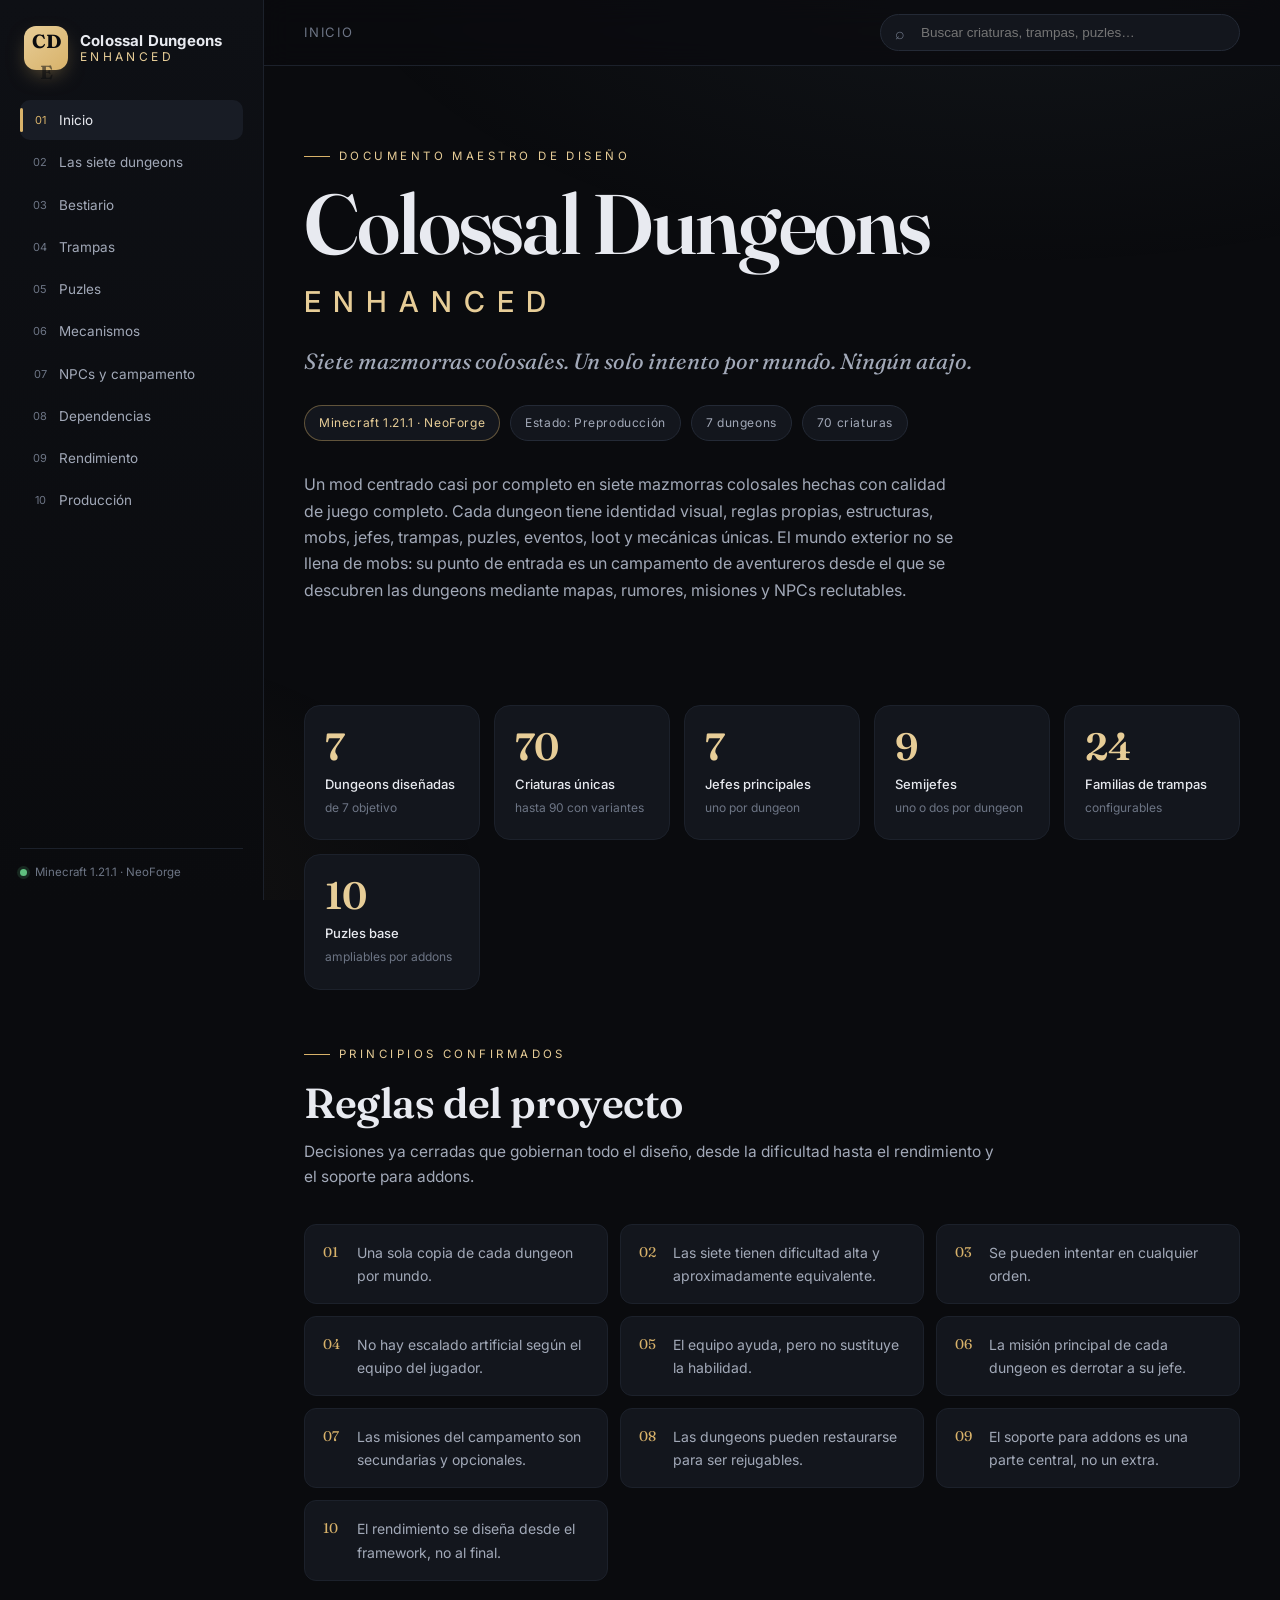
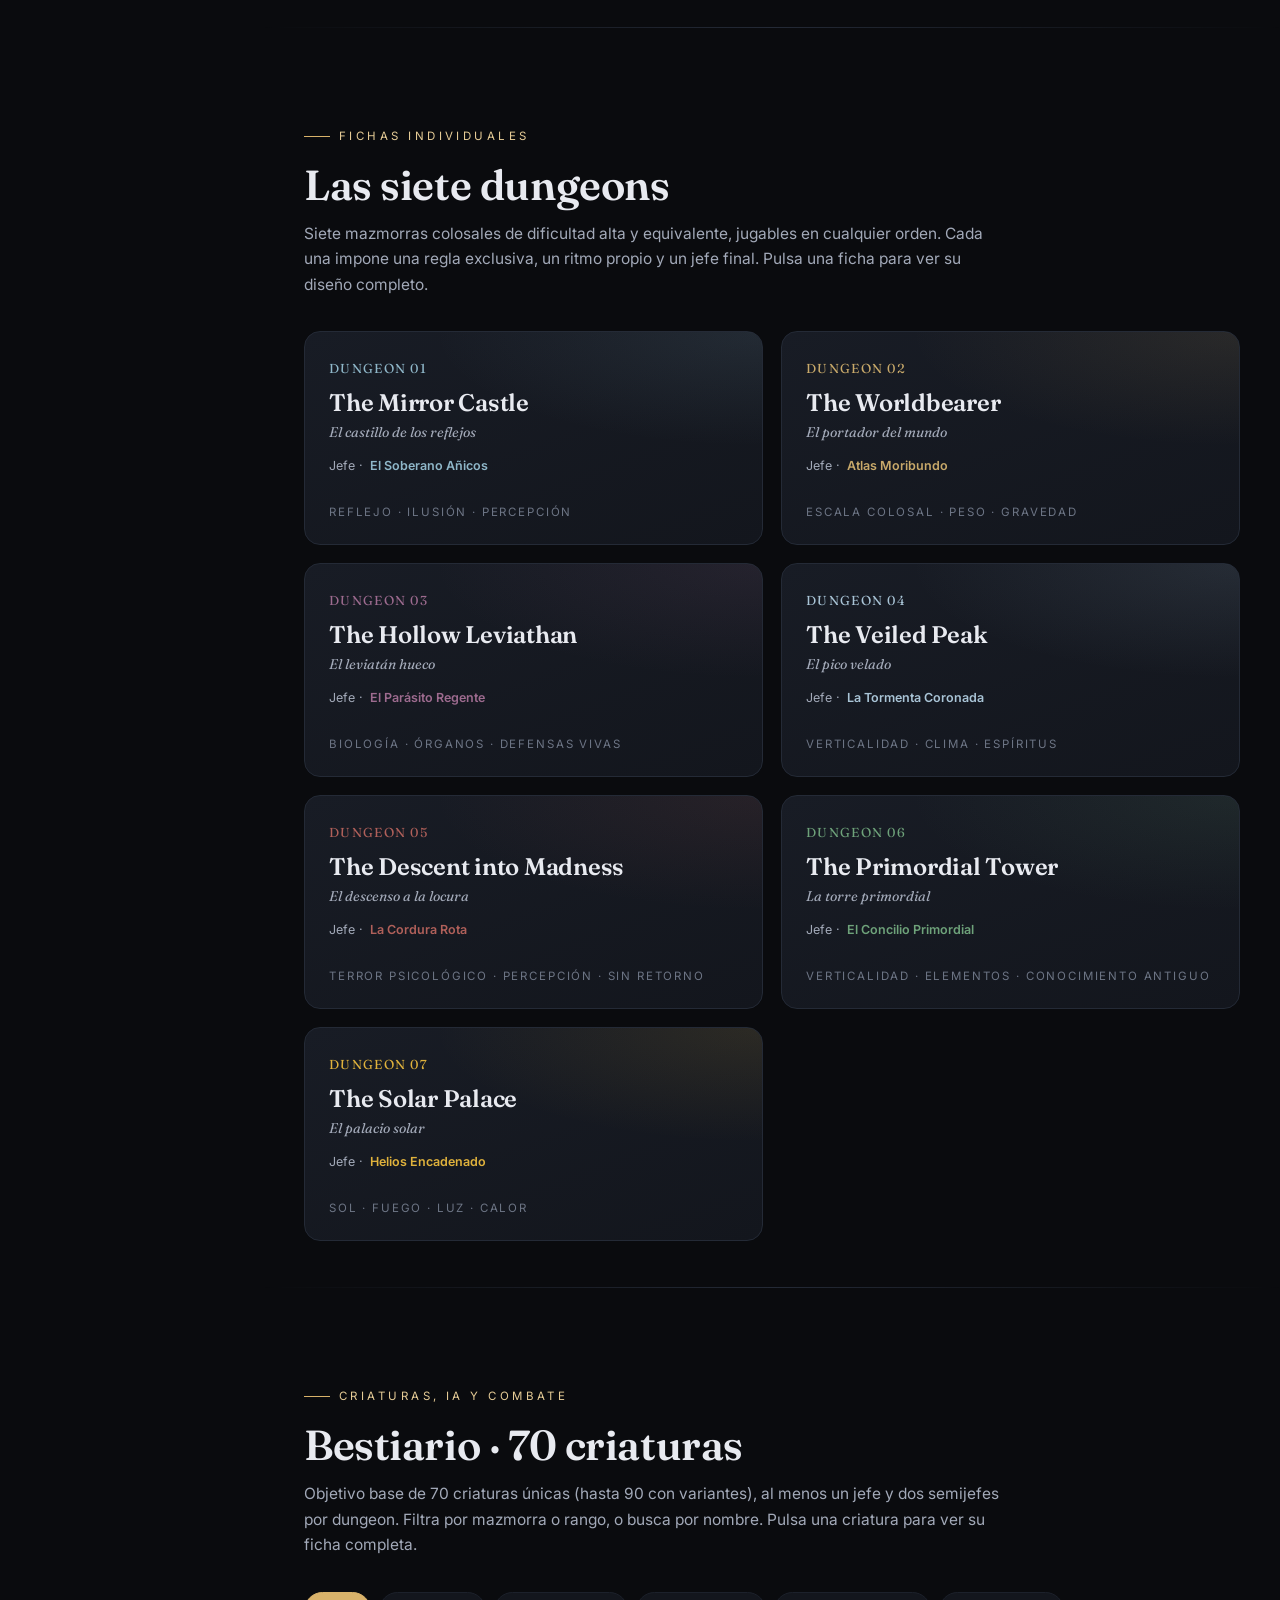
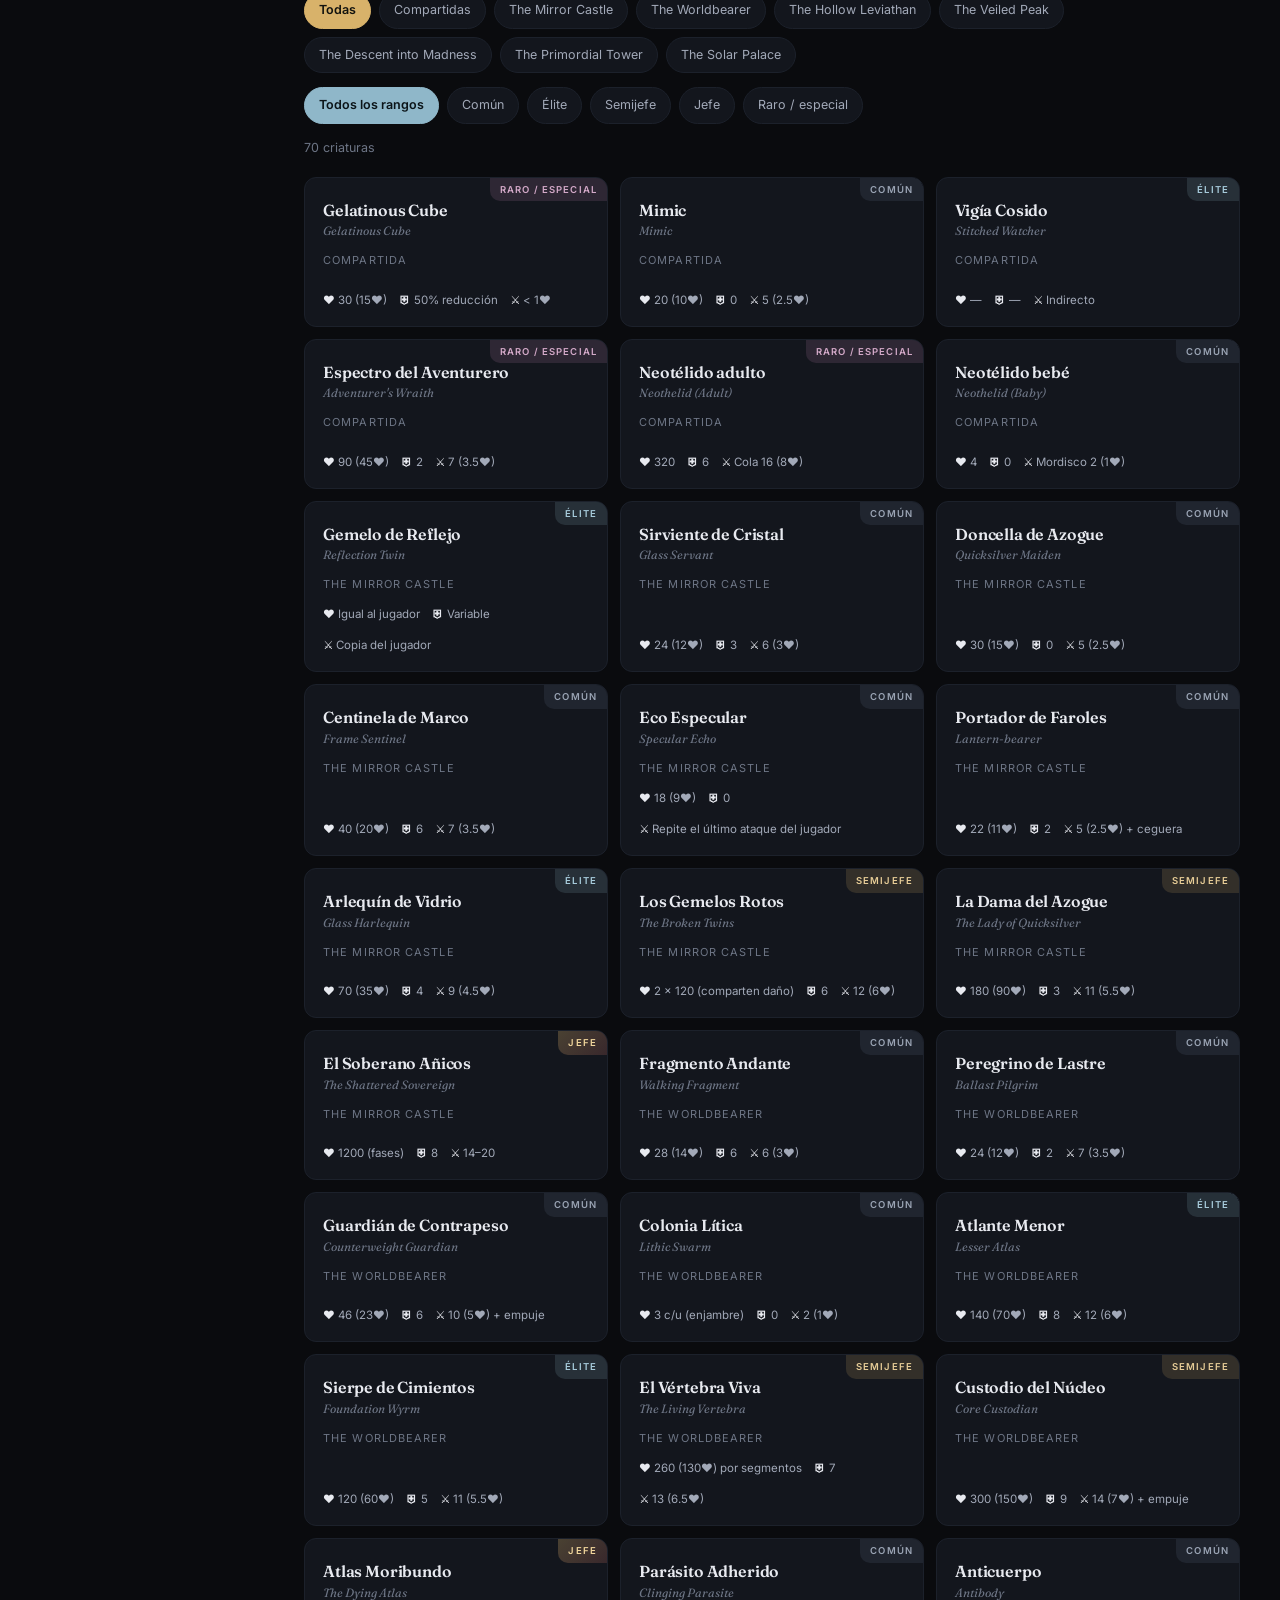
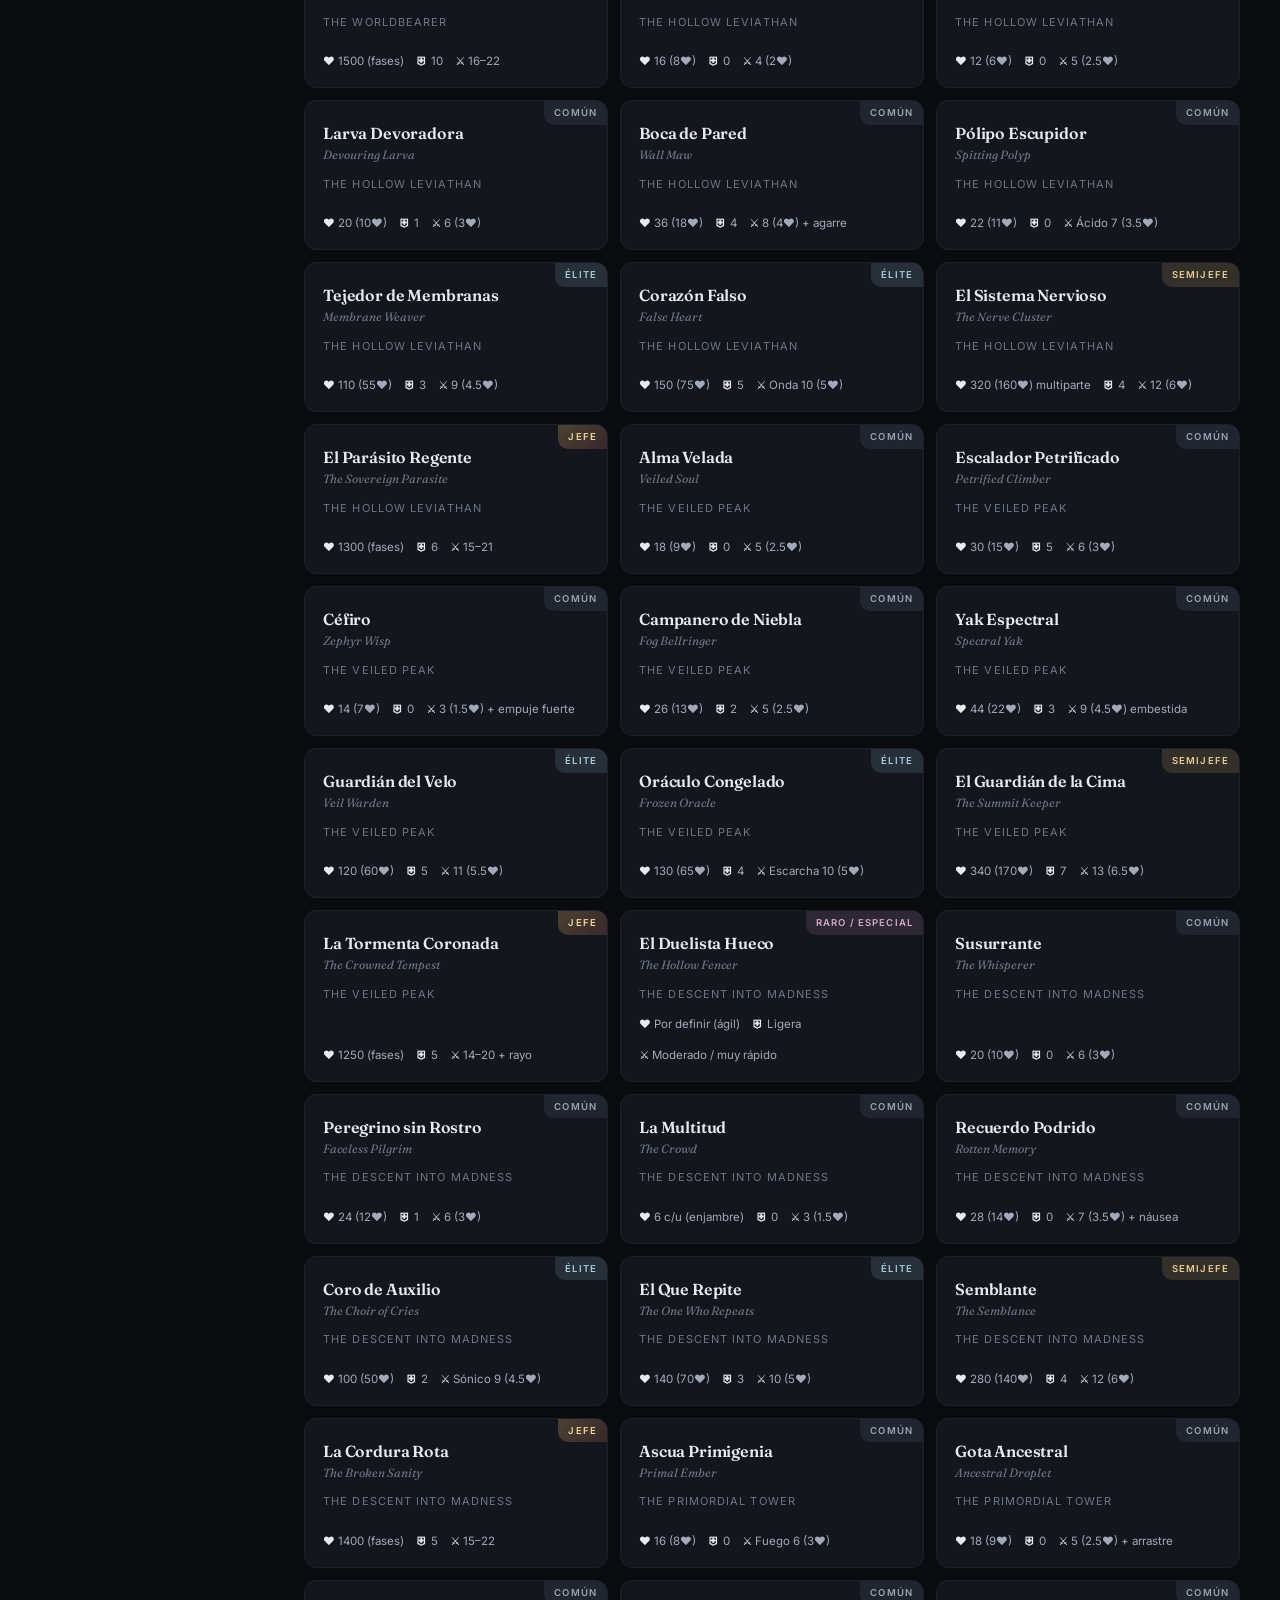
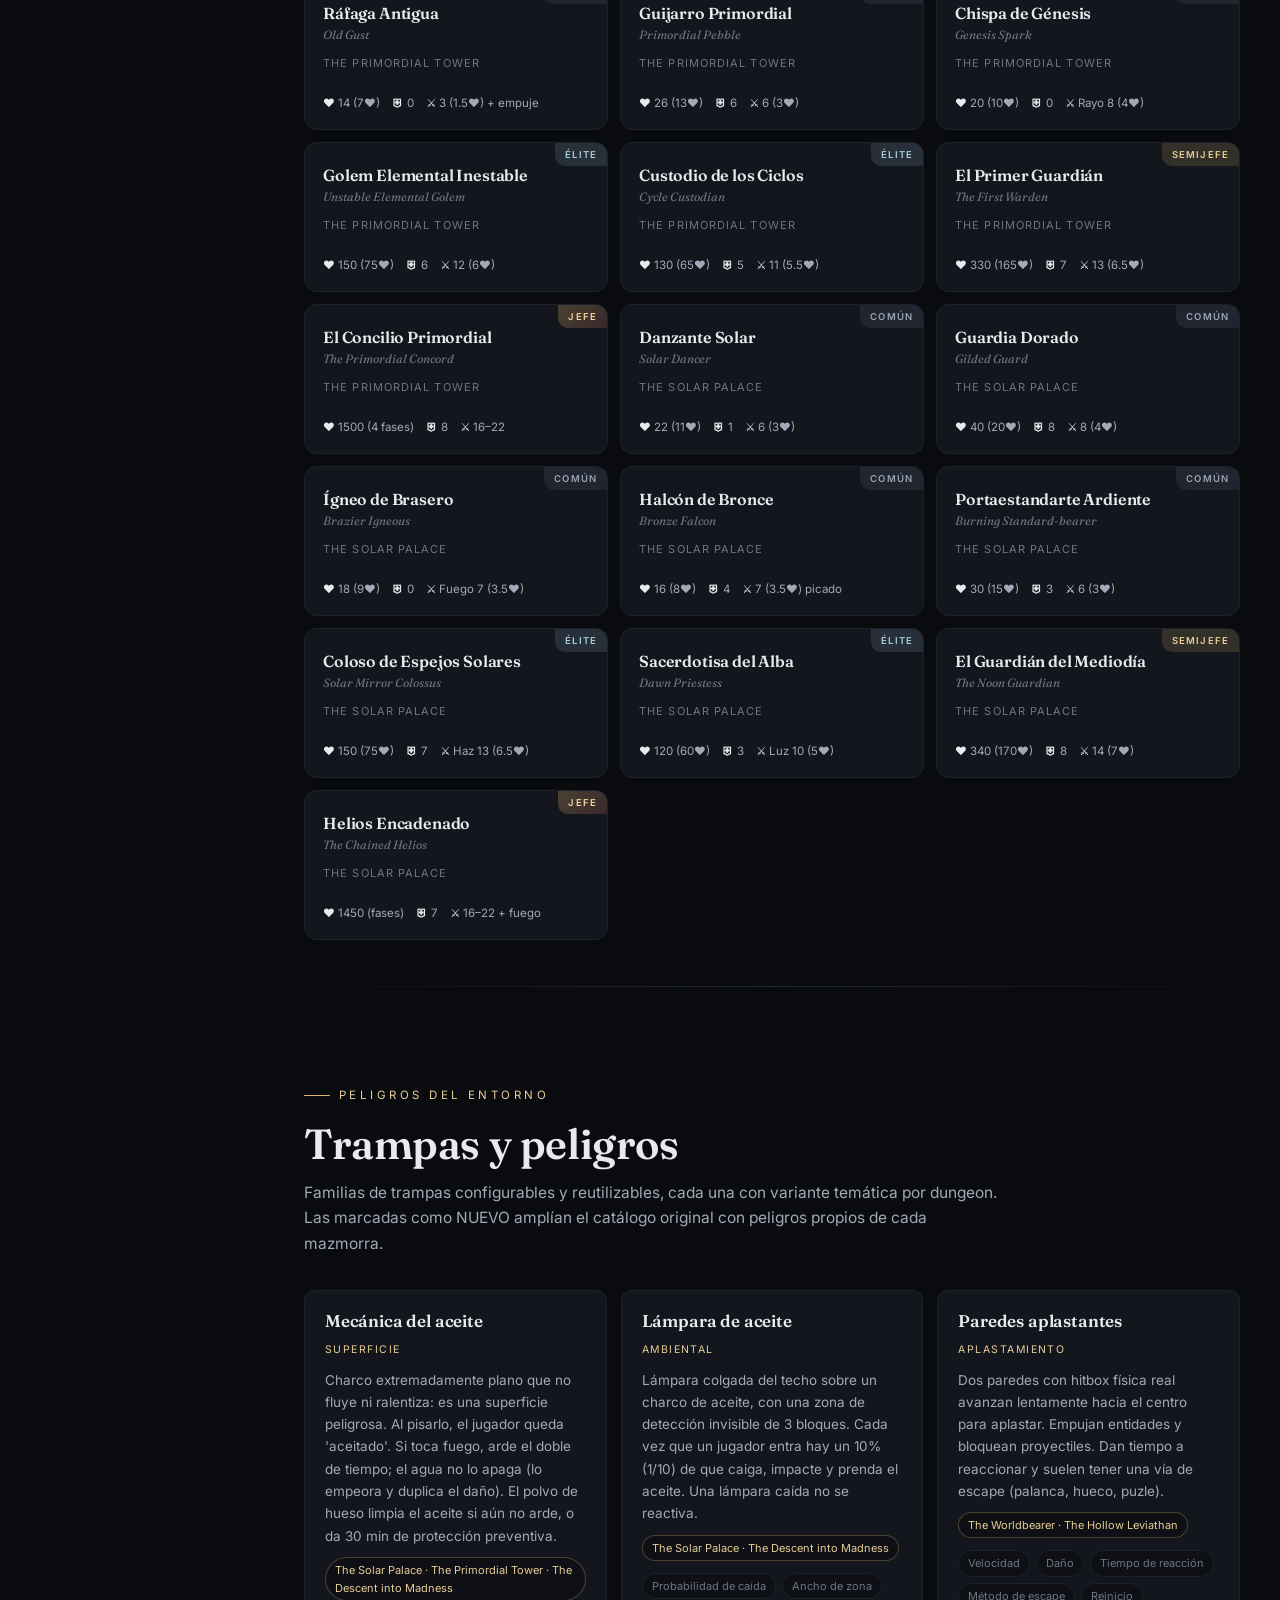
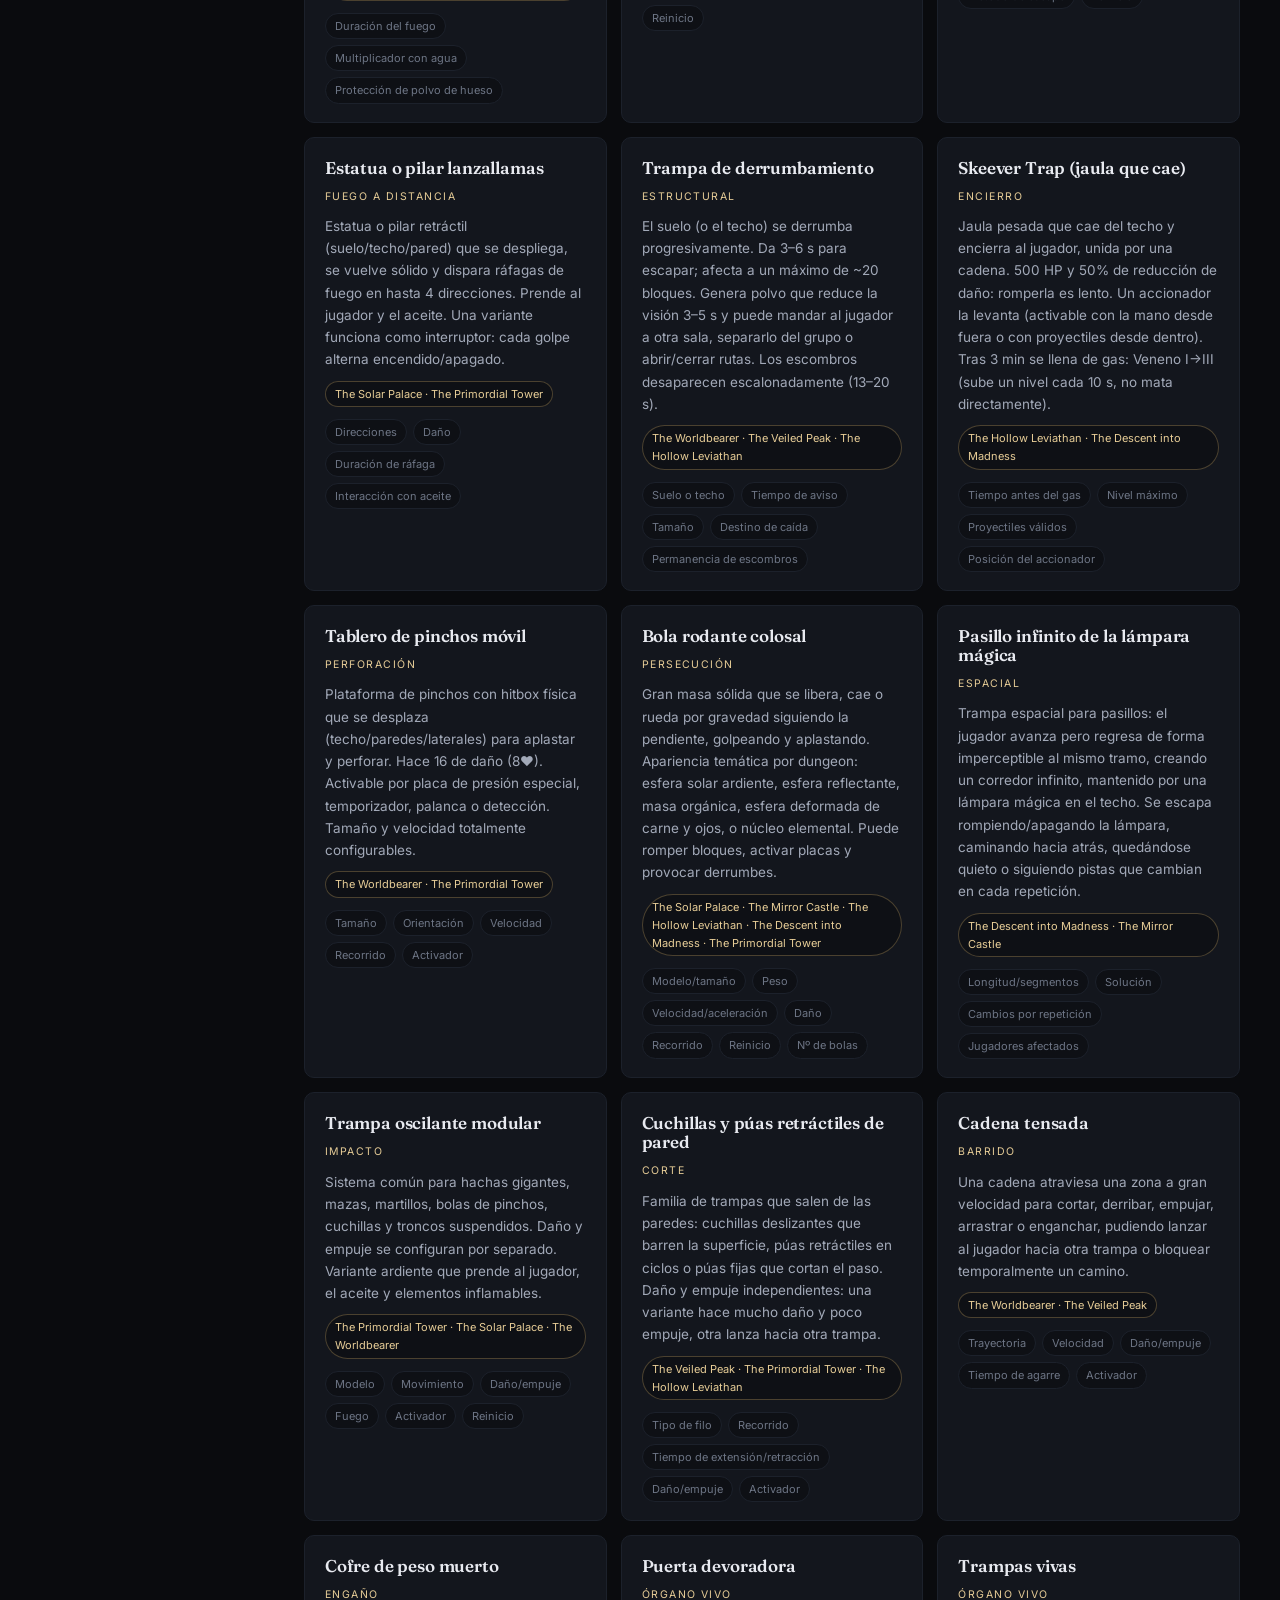
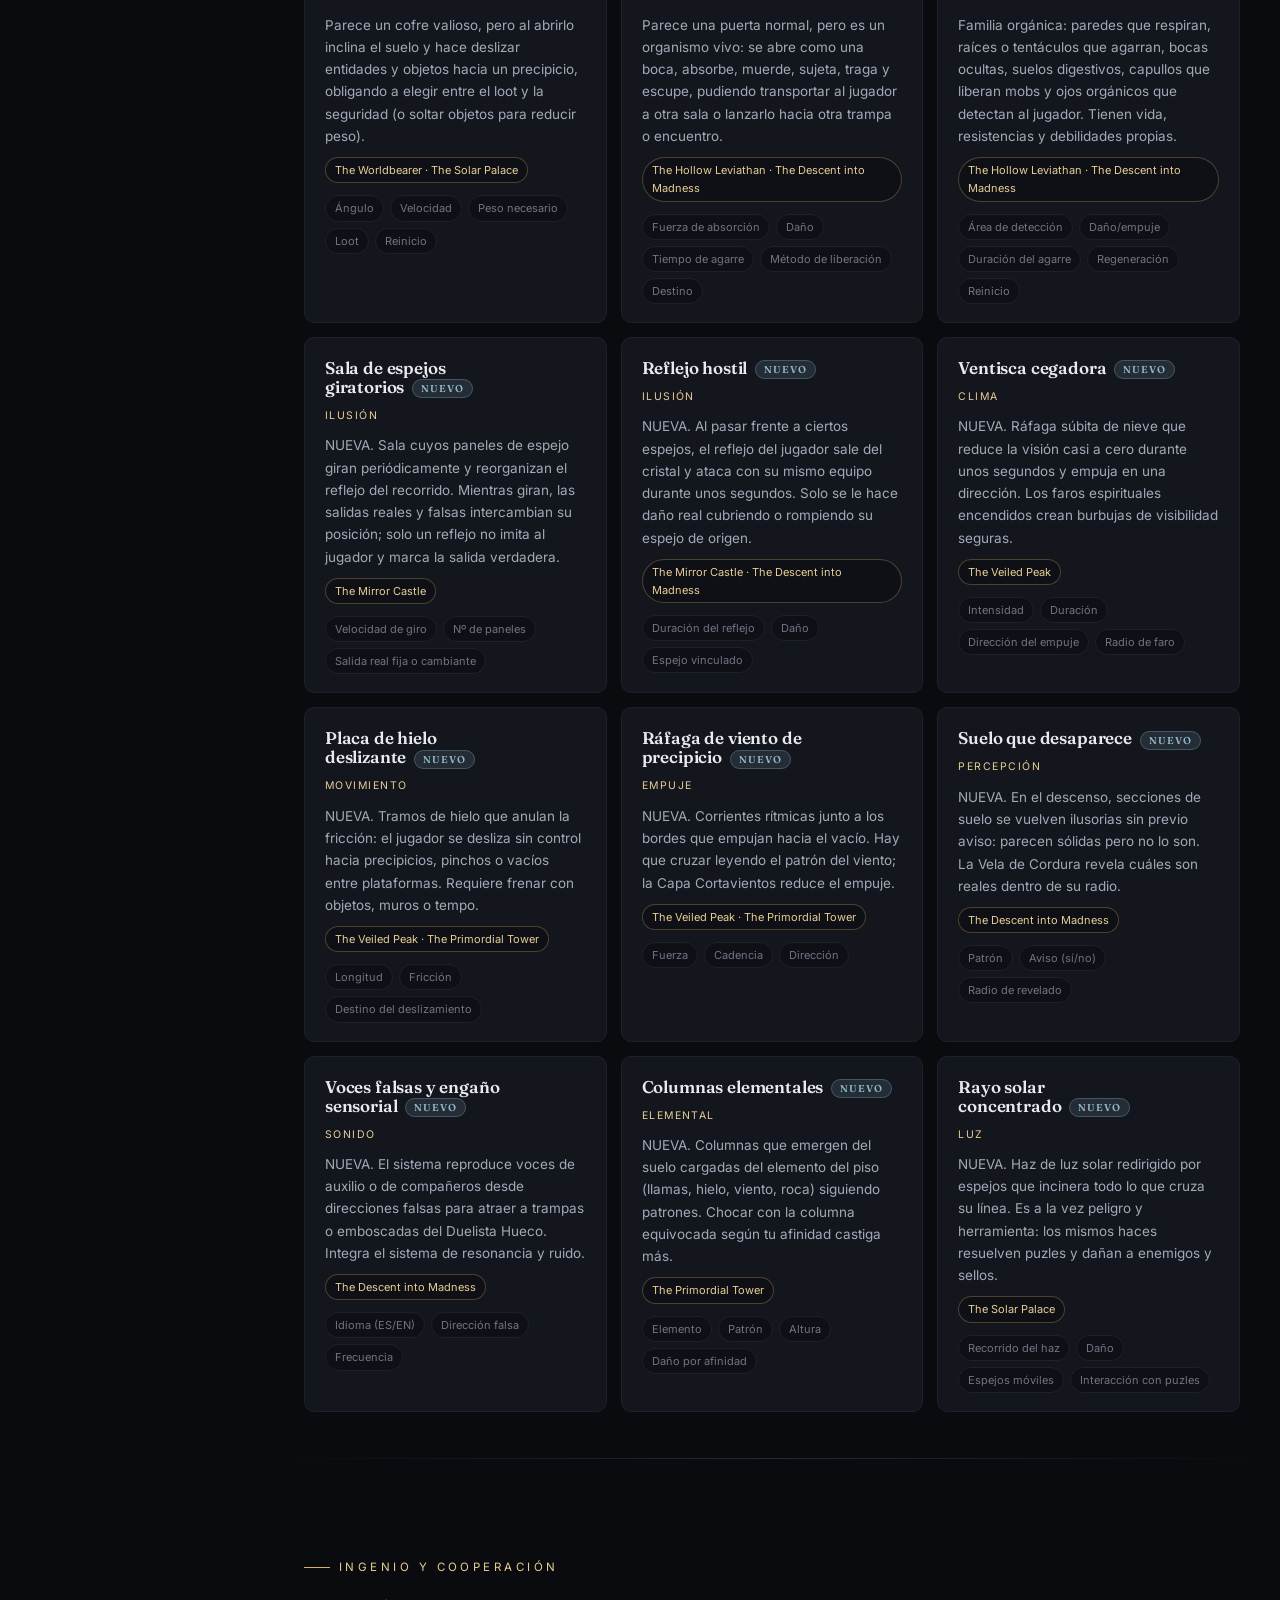
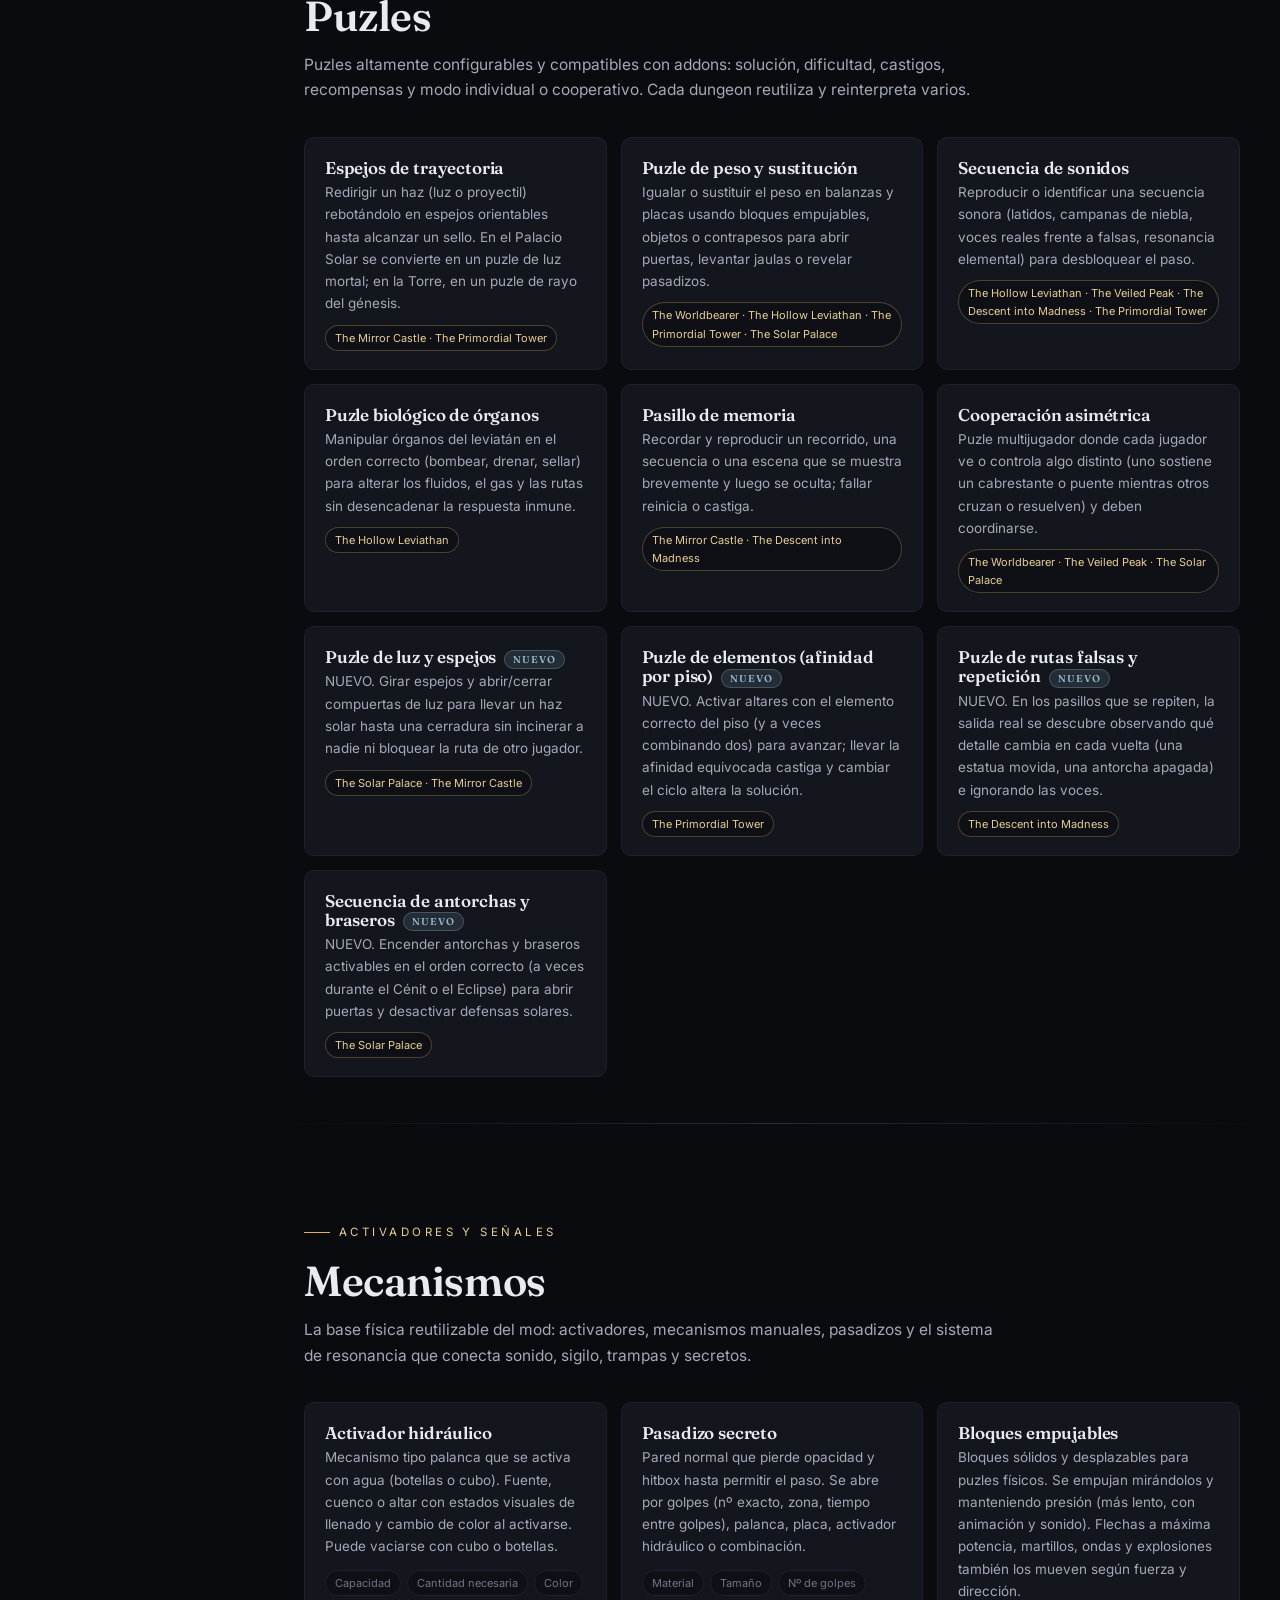
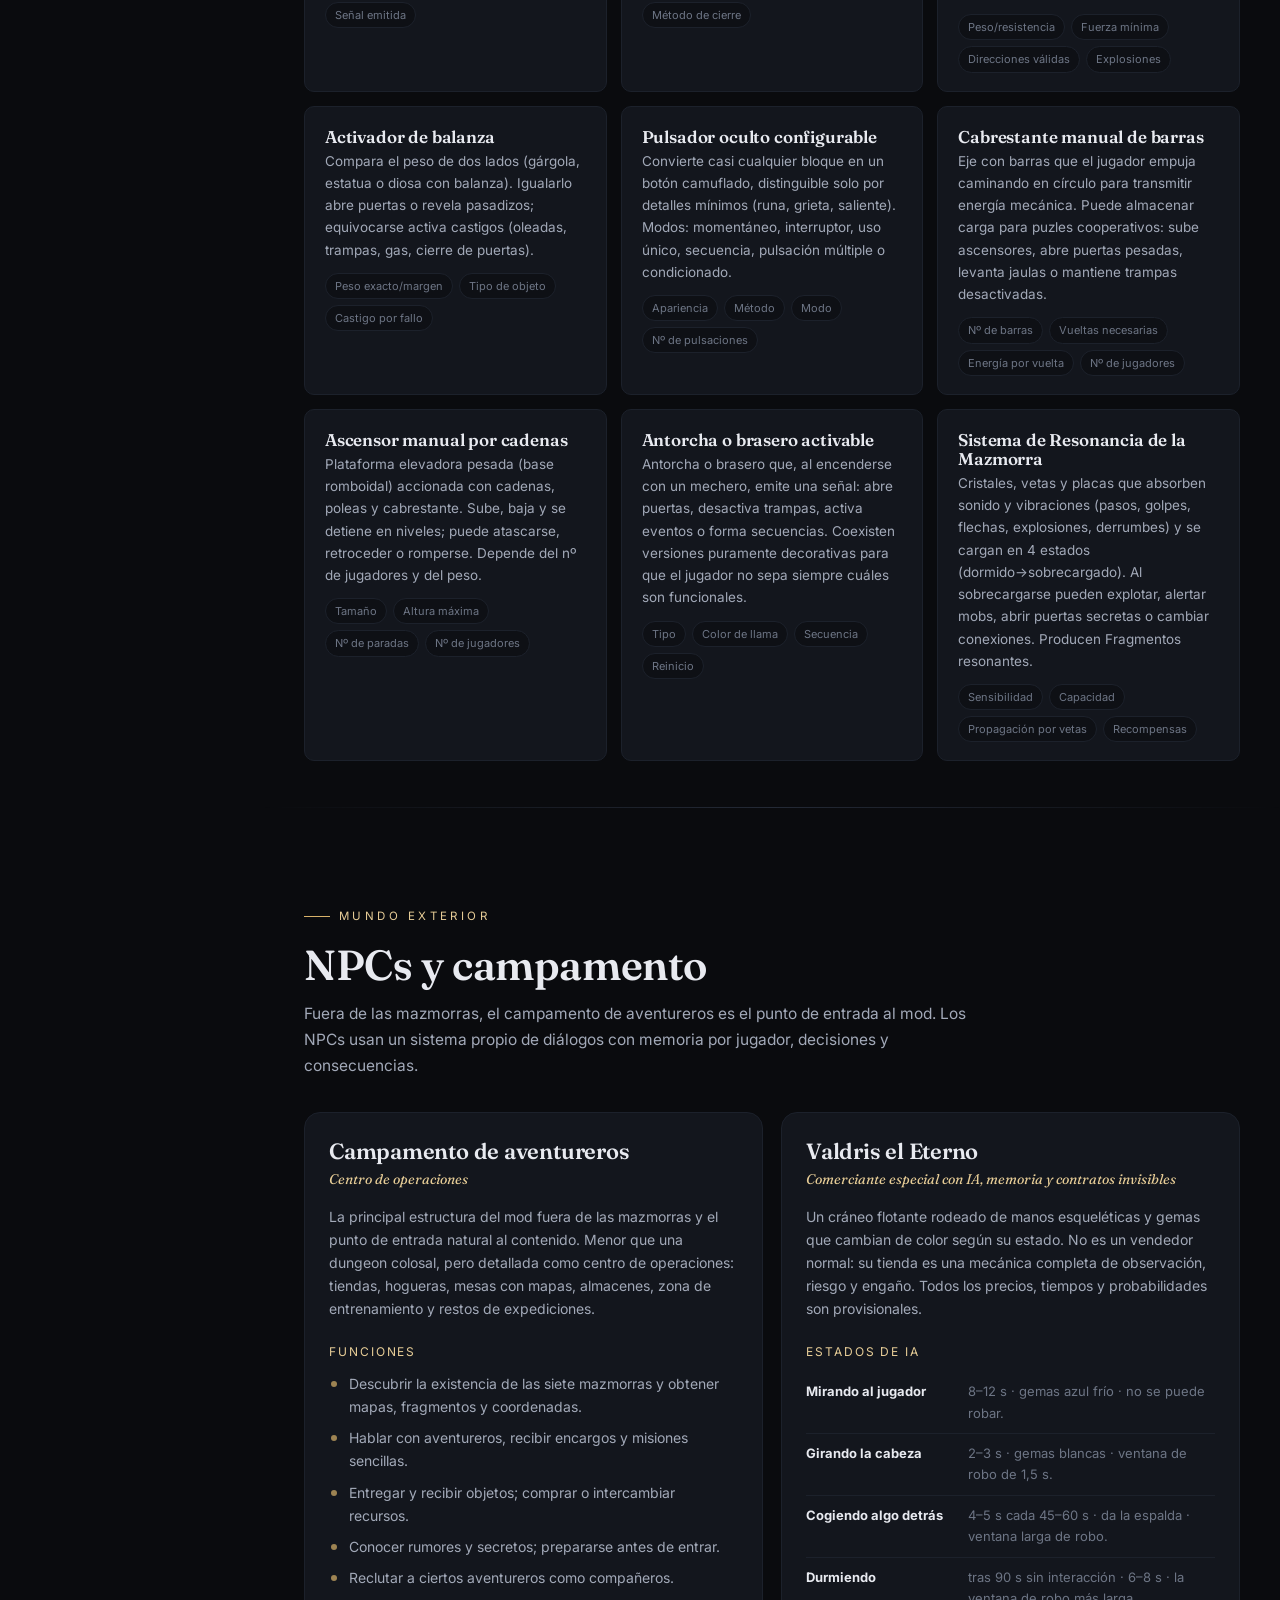
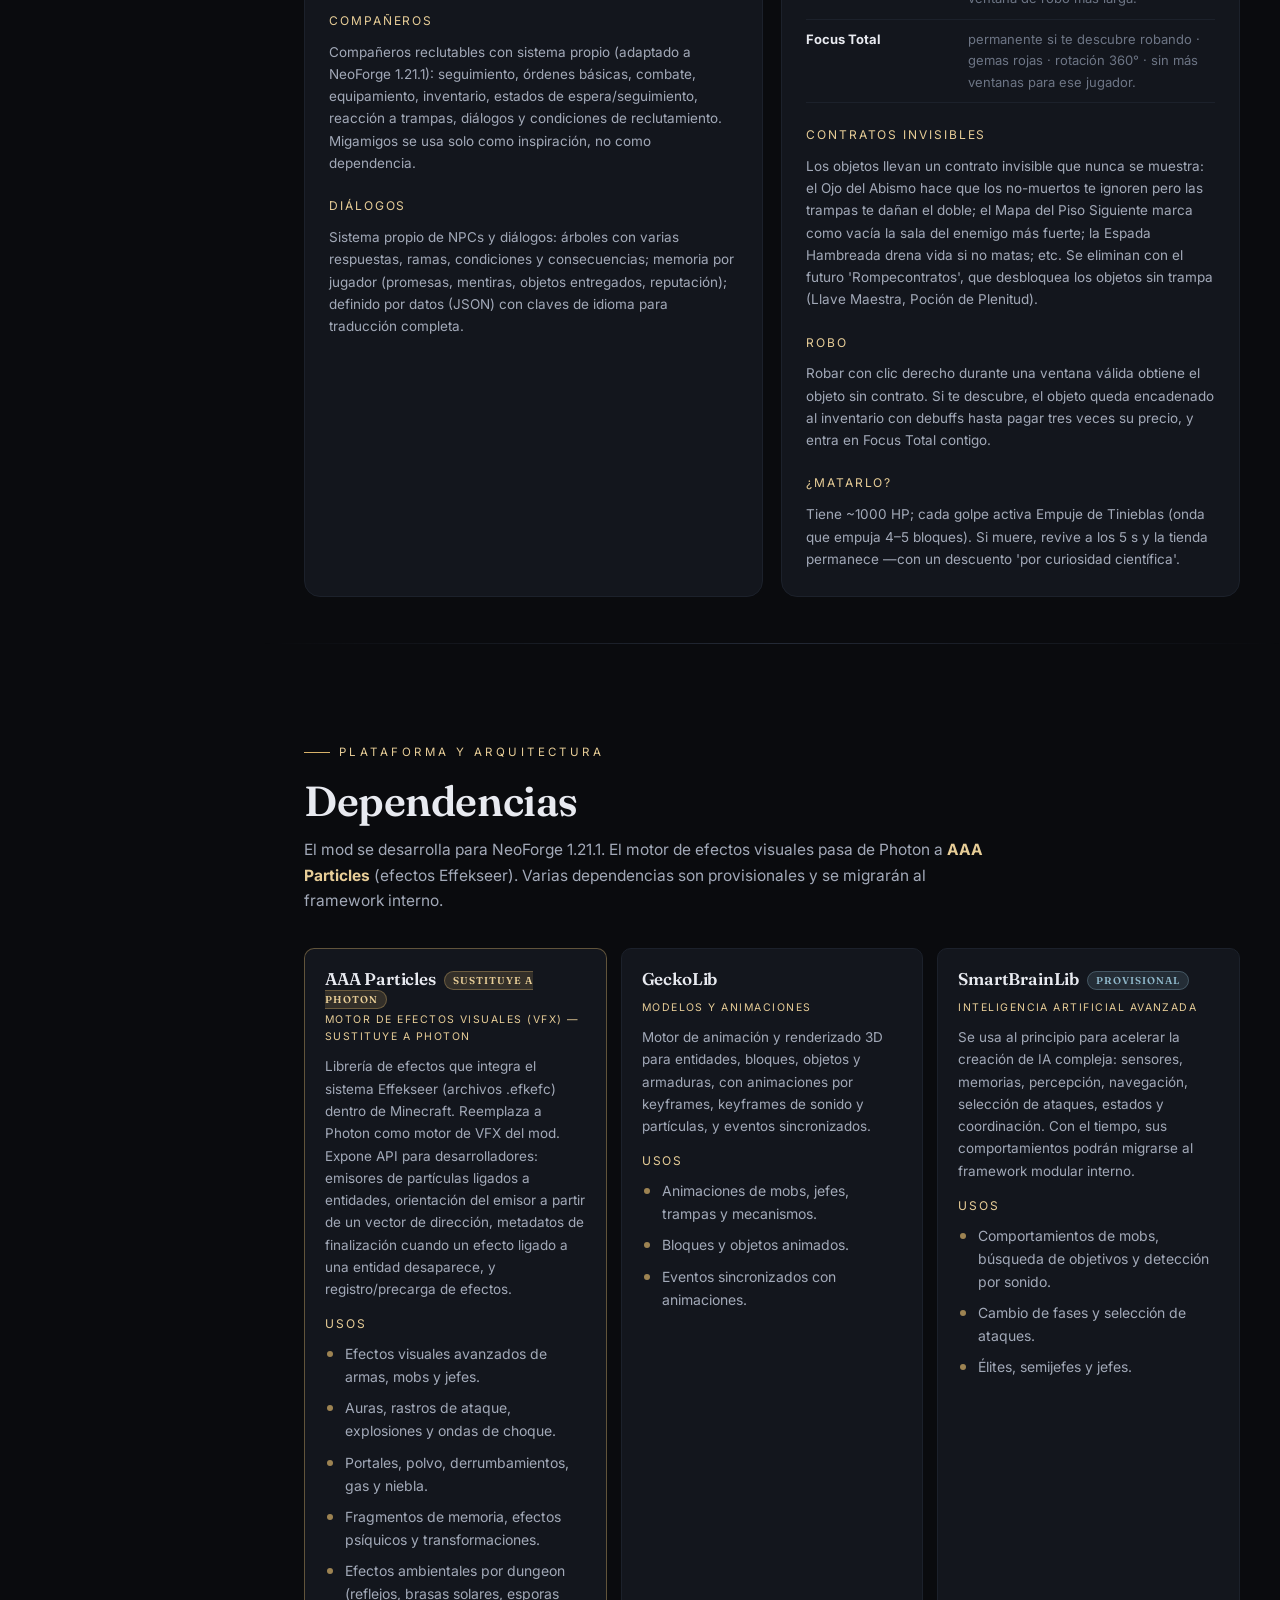
==== colossal-dungeons-enhanced.html @ a5651df3 "Añade la web del documento de diseño de Colossal Dungeons Enhanced Co-authored-by: javiergdv100-arch" ====
<!DOCTYPE html>
<html lang="es">
<head>
  <meta charset="UTF-8" />
  <meta name="viewport" content="width=device-width, initial-scale=1.0" />
  <title>Colossal Dungeons Enhanced — Documento de diseño</title>
  <meta name="description" content="Documento maestro de diseño y producción del mod Colossal Dungeons Enhanced. Minecraft 1.21.1 · NeoForge." />
  <link rel="preconnect" href="https://fonts.googleapis.com">
  <link rel="preconnect" href="https://fonts.gstatic.com" crossorigin>
  <link href="https://fonts.googleapis.com/css2?family=Fraunces:opsz,wght@9..144,400;9..144,500;9..144,600;9..144,700&family=Inter:wght@300;400;500;600;700&display=swap" rel="stylesheet">
  <style>
/* ============================================================
   Colossal Dungeons Enhanced — hoja de estilo
   Tema oscuro, editorial, minimalista.
   ============================================================ */
:root{
  --bg:#0a0b0e;
  --bg-2:#0e1015;
  --surface:#13161d;
  --surface-2:#181c25;
  --line:#242a36;
  --line-soft:#1c212b;
  --text:#e8eaf0;
  --text-dim:#a2a9b8;
  --text-mute:#6d7585;
  --gold:#d8b26a;
  --gold-soft:#e7cd97;
  --accent:#8fb7c9;
  --radius:16px;
  --radius-sm:10px;
  --maxw:1180px;
  --sidew:264px;
  --ease:cubic-bezier(.22,.61,.36,1);
  --shadow:0 24px 60px -24px rgba(0,0,0,.7);
}
*{box-sizing:border-box;margin:0;padding:0}
html{scroll-behavior:smooth}
body{
  font-family:'Inter',system-ui,-apple-system,Segoe UI,Roboto,sans-serif;
  background:var(--bg);
  color:var(--text);
  line-height:1.65;
  -webkit-font-smoothing:antialiased;
  overflow-x:hidden;
}
h1,h2,h3,h4{font-family:'Fraunces',Georgia,'Times New Roman',serif;font-weight:600;line-height:1.12;letter-spacing:-.01em}
a{color:inherit;text-decoration:none}
::selection{background:rgba(216,178,106,.28)}
.muted{color:var(--text-mute)}
.bg-grain{
  position:fixed;inset:0;z-index:0;pointer-events:none;
  background:
    radial-gradient(1200px 600px at 80% -10%, rgba(143,183,201,.07), transparent 60%),
    radial-gradient(900px 500px at 0% 100%, rgba(216,178,106,.06), transparent 55%);
}


/* ---------- SIDEBAR ---------- */
.sidebar{
  position:fixed;top:0;left:0;z-index:40;
  width:var(--sidew);height:100vh;
  background:linear-gradient(180deg,var(--bg-2),var(--bg));
  border-right:1px solid var(--line-soft);
  display:flex;flex-direction:column;
  padding:26px 20px 18px;
}
.brand{display:flex;align-items:center;gap:12px;margin-bottom:30px;padding-left:4px}
.brand-mark{
  font-family:'Fraunces',serif;font-weight:700;font-size:19px;
  width:44px;height:44px;border-radius:12px;display:grid;place-items:center;
  color:var(--bg);background:linear-gradient(140deg,var(--gold-soft),var(--gold));
  box-shadow:0 8px 22px -8px rgba(216,178,106,.6);
}
.brand-mark span{color:rgba(10,11,14,.55)}
.brand-text{display:flex;flex-direction:column;line-height:1.15}
.brand-text strong{font-size:15px;letter-spacing:.2px}
.brand-text span{font-size:12px;color:var(--gold-soft);letter-spacing:.28em;text-transform:uppercase}
.side-nav{display:flex;flex-direction:column;gap:2px;overflow-y:auto;flex:1;margin:-4px -6px;padding:4px 6px}
.side-nav::-webkit-scrollbar{width:6px}
.side-nav::-webkit-scrollbar-thumb{background:var(--line);border-radius:6px}
.side-nav a{
  display:flex;align-items:center;gap:11px;
  padding:9px 12px;border-radius:10px;
  font-size:13.5px;color:var(--text-dim);
  transition:.2s var(--ease);position:relative;
}
.side-nav a .ix{font-size:11px;color:var(--text-mute);width:16px;text-align:center;transition:.2s}
.side-nav a:hover{background:var(--surface);color:var(--text)}
.side-nav a.active{background:var(--surface-2);color:var(--text)}
.side-nav a.active::before{content:"";position:absolute;left:0;top:8px;bottom:8px;width:3px;border-radius:3px;background:var(--gold)}
.side-nav a.active .ix{color:var(--gold)}
.side-foot{font-size:11.5px;color:var(--text-mute);padding-top:14px;border-top:1px solid var(--line-soft);display:flex;align-items:center;gap:8px}
.side-foot .dot{width:7px;height:7px;border-radius:50%;background:#5fbf7f;box-shadow:0 0 0 3px rgba(95,191,127,.16)}
.nav-toggle{display:none}


/* ---------- CONTENT + TOPBAR ---------- */
.content{position:relative;z-index:1;margin-left:var(--sidew);min-height:100vh}
.topbar{
  position:sticky;top:0;z-index:30;
  background:rgba(10,11,14,.72);backdrop-filter:blur(14px);
  border-bottom:1px solid var(--line-soft);
}
.topbar-inner{
  max-width:var(--maxw);margin:0 auto;
  display:flex;align-items:center;justify-content:space-between;gap:20px;
  padding:14px 40px;
}
.crumb{font-size:13px;color:var(--text-mute);letter-spacing:.14em;text-transform:uppercase}
.search-wrap{position:relative;width:min(360px,45vw)}
.search-wrap input{
  width:100%;background:var(--surface);border:1px solid var(--line);
  color:var(--text);border-radius:999px;padding:10px 16px 10px 40px;font-size:13.5px;
  transition:.2s var(--ease);
}
.search-wrap input:focus{outline:none;border-color:var(--gold);background:var(--surface-2)}
.search-wrap::before{content:"⌕";position:absolute;left:15px;top:50%;transform:translateY(-50%);color:var(--text-mute);font-size:16px}
section.block{max-width:var(--maxw);margin:0 auto;padding:64px 40px 20px}
.eyebrow{display:inline-flex;align-items:center;gap:9px;font-size:11.5px;letter-spacing:.3em;text-transform:uppercase;color:var(--gold-soft);margin-bottom:16px}
.eyebrow::before{content:"";width:26px;height:1px;background:var(--gold)}
.sec-title{font-size:clamp(28px,3.6vw,42px);margin-bottom:12px}
.sec-lead{color:var(--text-dim);max-width:70ch;font-size:15.5px;margin-bottom:34px}
.divider{max-width:var(--maxw);margin:26px auto;height:1px;background:linear-gradient(90deg,transparent,var(--line),transparent);padding:0 40px}


/* ---------- HERO ---------- */
.hero{max-width:var(--maxw);margin:0 auto;padding:72px 40px 26px;position:relative}
.hero h1{font-size:clamp(40px,6.6vw,86px);font-weight:600;letter-spacing:-.025em;line-height:1}
.hero h1 .sub{display:block;font-size:.34em;letter-spacing:.42em;text-transform:uppercase;color:var(--gold-soft);font-family:'Inter',sans-serif;font-weight:500;margin-top:22px}
.hero-tag{font-family:'Fraunces',serif;font-style:italic;font-size:clamp(17px,2vw,22px);color:var(--text-dim);margin:26px 0 8px;max-width:60ch}
.hero-meta{display:flex;flex-wrap:wrap;gap:10px;margin-top:26px}
.pill{font-size:12px;letter-spacing:.05em;padding:7px 14px;border-radius:999px;border:1px solid var(--line);color:var(--text-dim);background:var(--surface)}
.pill.hot{border-color:rgba(216,178,106,.4);color:var(--gold-soft)}
.hero-intro{max-width:66ch;margin-top:30px;color:var(--text-dim);font-size:16px}
/* ---------- STAT PANEL ---------- */
.stat-grid{display:grid;grid-template-columns:repeat(auto-fit,minmax(168px,1fr));gap:14px;margin-top:12px}
.stat{
  background:var(--surface);border:1px solid var(--line-soft);border-radius:var(--radius);
  padding:22px 20px;position:relative;overflow:hidden;transition:.25s var(--ease);
}
.stat:hover{border-color:var(--line);transform:translateY(-2px)}
.stat .v{font-family:'Fraunces',serif;font-size:38px;font-weight:600;color:var(--gold-soft);line-height:1}
.stat .l{font-size:13px;color:var(--text);margin-top:8px;font-weight:500}
.stat .s{font-size:12px;color:var(--text-mute);margin-top:2px}
/* ---------- PRINCIPLES ---------- */
.principles{display:grid;grid-template-columns:repeat(auto-fit,minmax(260px,1fr));gap:12px;margin-top:8px}
.principle{display:flex;gap:12px;padding:16px 18px;background:var(--surface);border:1px solid var(--line-soft);border-radius:12px;font-size:14px;color:var(--text-dim)}
.principle .n{font-family:'Fraunces',serif;color:var(--gold);font-size:14px;min-width:22px}


/* ---------- DUNGEON CARDS ---------- */
.dungeon-grid{display:grid;grid-template-columns:repeat(auto-fill,minmax(320px,1fr));gap:18px}
.dcard{
  --c:var(--gold);
  position:relative;border:1px solid var(--line);border-radius:var(--radius);
  padding:26px 24px 22px;overflow:hidden;cursor:pointer;
  background:linear-gradient(160deg,var(--surface-2),var(--surface));
  transition:.3s var(--ease);min-height:214px;display:flex;flex-direction:column;
}
.dcard::before{content:"";position:absolute;inset:0;background:radial-gradient(120% 90% at 100% 0,color-mix(in srgb,var(--c) 22%,transparent),transparent 60%);opacity:.5;transition:.3s}
.dcard:hover{transform:translateY(-4px);border-color:color-mix(in srgb,var(--c) 55%,var(--line))}
.dcard:hover::before{opacity:1}
.dcard .idx{font-family:'Fraunces',serif;font-size:13px;color:var(--c);letter-spacing:.1em}
.dcard h3{font-size:24px;margin:10px 0 4px;position:relative}
.dcard .sub{font-style:italic;font-family:'Fraunces',serif;color:var(--text-dim);font-size:14px}
.dcard .theme{margin-top:auto;font-size:11.5px;letter-spacing:.16em;text-transform:uppercase;color:var(--text-mute);padding-top:16px}
.dcard .boss-tag{display:inline-flex;align-items:center;gap:7px;margin-top:12px;font-size:12.5px;color:var(--text-dim)}
.dcard .boss-tag b{color:var(--c);font-weight:600}
.dcard .arrow{position:absolute;right:22px;bottom:20px;color:var(--c);opacity:0;transform:translateX(-6px);transition:.3s}
.dcard:hover .arrow{opacity:1;transform:translateX(0)}
/* ---------- GENERIC CARD GRID ---------- */
.card-grid{display:grid;grid-template-columns:repeat(auto-fill,minmax(300px,1fr));gap:14px}
.tcard{background:var(--surface);border:1px solid var(--line-soft);border-radius:var(--radius-sm);padding:20px 20px 18px;transition:.25s var(--ease)}
.tcard:hover{border-color:var(--line);transform:translateY(-2px)}
.tcard h4{font-size:17px;margin-bottom:4px}
.tcard .tag{font-size:10.5px;letter-spacing:.14em;text-transform:uppercase;color:var(--gold-soft);display:inline-block;margin-bottom:10px}
.tcard p{font-size:13.5px;color:var(--text-dim)}
.tcard .cfg{margin-top:12px;display:flex;flex-wrap:wrap;gap:6px}
.tcard .cfg span{font-size:11px;color:var(--text-mute);background:var(--bg-2);border:1px solid var(--line-soft);padding:3px 9px;border-radius:999px}
.badge-new{background:rgba(143,183,201,.14);color:var(--accent);border:1px solid rgba(143,183,201,.3);font-size:10px;padding:2px 8px;border-radius:999px;letter-spacing:.1em;margin-left:8px;vertical-align:middle}


/* ---------- BESTIARY ---------- */
.filters{display:flex;flex-wrap:wrap;gap:8px;margin-bottom:14px}
.chip{
  font-size:12.5px;padding:7px 14px;border-radius:999px;cursor:pointer;
  background:var(--surface);border:1px solid var(--line-soft);color:var(--text-dim);
  transition:.18s var(--ease);user-select:none;
}
.chip:hover{border-color:var(--line);color:var(--text)}
.chip.active{background:var(--gold);color:#12130f;border-color:var(--gold);font-weight:600}
.filters.ranks .chip.active{background:var(--accent);border-color:var(--accent);color:#0b1418}
.count-line{font-size:12.5px;color:var(--text-mute);margin:2px 0 18px}
.mob-grid{display:grid;grid-template-columns:repeat(auto-fill,minmax(258px,1fr));gap:12px}
.mcard{
  position:relative;background:var(--surface);border:1px solid var(--line-soft);
  border-radius:12px;padding:18px 18px 16px;cursor:pointer;transition:.22s var(--ease);
  overflow:hidden;display:flex;flex-direction:column;min-height:150px;
}
.mcard:hover{transform:translateY(-3px);border-color:var(--line)}
.mcard .rank{position:absolute;top:0;right:0;font-size:9.5px;letter-spacing:.12em;text-transform:uppercase;padding:4px 10px;border-bottom-left-radius:10px;font-weight:600}
.r-normal{background:#20252f;color:#9aa4b4}
.r-elite{background:rgba(143,183,201,.16);color:#a7cbdb}
.r-miniboss{background:rgba(216,178,106,.16);color:var(--gold-soft)}
.r-boss{background:linear-gradient(135deg,rgba(216,178,106,.28),rgba(176,96,90,.24));color:#f0d69c}
.r-rare{background:rgba(157,107,143,.2);color:#d3a9c8}
.mcard h4{font-size:16px;margin:6px 42px 2px 0}
.mcard .en{font-size:12px;color:var(--text-mute);font-style:italic;font-family:'Fraunces',serif}
.mcard .home{font-size:11px;letter-spacing:.1em;text-transform:uppercase;margin-top:10px;color:var(--text-mute)}
.mcard .home b{color:var(--dc)}
.mcard .stats-mini{display:flex;gap:12px;margin-top:auto;padding-top:12px;font-size:11.5px;color:var(--text-dim);flex-wrap:wrap}
.mcard .stats-mini span b{color:var(--text);font-weight:600}
.empty{color:var(--text-mute);font-size:14px;padding:30px 0}


/* ---------- MODAL ---------- */
.modal-overlay{
  position:fixed;inset:0;z-index:80;display:none;
  background:rgba(4,5,7,.72);backdrop-filter:blur(6px);
  padding:5vh 20px;overflow-y:auto;
}
.modal-overlay.open{display:flex;align-items:flex-start;justify-content:center}
.modal-card{
  position:relative;width:min(760px,100%);margin:auto;
  background:linear-gradient(180deg,var(--surface-2),var(--surface));
  border:1px solid var(--line);border-radius:20px;box-shadow:var(--shadow);
  animation:pop .3s var(--ease);
}
@keyframes pop{from{opacity:0;transform:translateY(14px) scale(.98)}to{opacity:1;transform:none}}
.modal-close{
  position:absolute;top:16px;right:16px;z-index:2;
  width:38px;height:38px;border-radius:50%;border:1px solid var(--line);
  background:var(--surface);color:var(--text-dim);cursor:pointer;font-size:14px;transition:.2s;
}
.modal-close:hover{color:var(--text);border-color:var(--gold);transform:rotate(90deg)}
.modal-body{padding:40px 40px 36px}
.modal-body .m-head{border-bottom:1px solid var(--line-soft);padding-bottom:20px;margin-bottom:22px}
.modal-body .m-rank{font-size:11px;letter-spacing:.16em;text-transform:uppercase;font-weight:600}
.modal-body h2{font-size:32px;margin:10px 0 2px}
.modal-body .m-en{font-family:'Fraunces',serif;font-style:italic;color:var(--text-mute);font-size:15px}
.m-stats{display:flex;flex-wrap:wrap;gap:10px;margin:18px 0 4px}
.m-stat{background:var(--bg-2);border:1px solid var(--line-soft);border-radius:10px;padding:10px 16px;min-width:96px}
.m-stat .k{font-size:10.5px;letter-spacing:.12em;text-transform:uppercase;color:var(--text-mute)}
.m-stat .val{font-size:15px;color:var(--text);font-weight:600;margin-top:2px}
.modal-body p.desc{color:var(--text-dim);font-size:15px;margin:18px 0}
.m-sub{font-size:12px;letter-spacing:.16em;text-transform:uppercase;color:var(--gold-soft);margin:22px 0 10px}
.m-list{list-style:none;display:flex;flex-direction:column;gap:8px}
.m-list li{position:relative;padding-left:20px;color:var(--text-dim);font-size:14px}
.m-list li::before{content:"";position:absolute;left:2px;top:9px;width:6px;height:6px;border-radius:50%;background:var(--gold);opacity:.7}
.m-list.drops li::before{background:var(--accent)}


/* ---------- MODAL: DUNGEON DETAIL ---------- */
.dgrid2{display:grid;grid-template-columns:1fr 1fr;gap:22px}
.callout{background:var(--bg-2);border:1px solid var(--line-soft);border-left:3px solid var(--gold);border-radius:10px;padding:16px 18px;margin:16px 0;font-size:14px;color:var(--text-dim)}
.callout b{color:var(--text)}
.sector{display:flex;gap:14px;padding:12px 0;border-bottom:1px solid var(--line-soft)}
.sector:last-child{border-bottom:none}
.sector .sn{font-family:'Fraunces',serif;color:var(--gold-soft);min-width:26px}
.sector .st b{display:block;color:var(--text);font-size:14px;margin-bottom:2px}
.sector .st span{color:var(--text-mute);font-size:13px}
.chips-inline{display:flex;flex-wrap:wrap;gap:7px;margin-top:4px}
.chips-inline span{font-size:12px;background:var(--bg-2);border:1px solid var(--line-soft);color:var(--text-dim);padding:5px 11px;border-radius:999px}
.meta-rows{display:grid;grid-template-columns:1fr;gap:0}
.meta-row{display:grid;grid-template-columns:130px 1fr;gap:14px;padding:11px 0;border-bottom:1px solid var(--line-soft);font-size:13.5px}
.meta-row:last-child{border-bottom:none}
.meta-row .rk{color:var(--text-mute);text-transform:uppercase;letter-spacing:.1em;font-size:11px;padding-top:2px}
.meta-row .rv{color:var(--text-dim)}
/* ---------- ROADMAP ---------- */
.phase{display:flex;gap:20px;padding:22px 0;border-bottom:1px solid var(--line-soft)}
.phase:last-child{border-bottom:none}
.phase .pn{font-family:'Fraunces',serif;font-size:34px;color:var(--line);min-width:70px;font-weight:600}
.phase h4{font-size:18px;margin-bottom:8px}
.phase p{color:var(--text-dim);font-size:14px}
/* ---------- NPC ---------- */
.npc-wrap{display:grid;grid-template-columns:1fr 1fr;gap:18px}
.npc-card{background:var(--surface);border:1px solid var(--line-soft);border-radius:var(--radius);padding:26px 24px}
.npc-card h3{font-size:22px;margin-bottom:4px}
.npc-card .role{font-family:'Fraunces',serif;font-style:italic;color:var(--gold-soft);font-size:14px;margin-bottom:14px}
.state-row{display:flex;gap:12px;padding:9px 0;border-bottom:1px solid var(--line-soft);font-size:13px}
.state-row:last-child{border-bottom:none}
.state-row b{color:var(--text);min-width:150px}
.state-row span{color:var(--text-mute)}


/* ---------- SITE FOOTER ---------- */
.site-foot{max-width:var(--maxw);margin:60px auto 0;padding:34px 40px 60px;border-top:1px solid var(--line-soft);font-size:13px;color:var(--text-dim)}
.site-foot .muted{margin-top:6px}
/* ---------- RESPONSIVE ---------- */
@media (max-width:1000px){
  :root{--sidew:0px}
  .sidebar{transform:translateX(-100%);transition:transform .3s var(--ease);width:280px}
  .sidebar.open{transform:none}
  .content{margin-left:0}
  .nav-toggle{
    display:grid;place-items:center;position:fixed;top:14px;left:14px;z-index:50;
    width:44px;height:44px;border-radius:12px;border:1px solid var(--line);
    background:var(--surface-2);color:var(--text);font-size:18px;cursor:pointer;
  }
  .topbar-inner{padding:14px 20px 14px 70px}
  section.block,.hero,.site-foot{padding-left:20px;padding-right:20px}
  .crumb{display:none}
  .dgrid2,.npc-wrap{grid-template-columns:1fr}
  .modal-body{padding:34px 22px 30px}
  .meta-row{grid-template-columns:1fr;gap:2px}
}
@media (max-width:560px){
  .hero{padding-top:56px}
  .search-wrap{width:100%}
  .topbar-inner{flex-direction:column;align-items:stretch;gap:10px}
}
.reveal{opacity:0;transform:translateY(16px)}
.reveal.in{opacity:1;transform:none;transition:opacity .6s var(--ease),transform .6s var(--ease)}

</style>
</head>
<body>
  <div class="bg-grain" aria-hidden="true"></div>

  <button id="navToggle" class="nav-toggle" aria-label="Menú">☰</button>

  <aside class="sidebar" id="sidebar">
    <div class="brand">
      <div class="brand-mark">CD<span>E</span></div>
      <div class="brand-text">
        <strong>Colossal Dungeons</strong>
        <span>Enhanced</span>
      </div>
    </div>
    <nav class="side-nav" id="sideNav"></nav>
    <div class="side-foot">
      <span class="dot"></span> Minecraft 1.21.1 · NeoForge
    </div>
  </aside>

  <main class="content" id="content">
    <header class="topbar">
      <div class="topbar-inner">
        <span class="crumb" id="crumb">Inicio</span>
        <div class="search-wrap">
          <input id="globalSearch" type="search" placeholder="Buscar criaturas, trampas, puzles…" autocomplete="off" />
        </div>
      </div>
    </header>

    <div id="sections"></div>

    <footer class="site-foot">
      <p>Colossal Dungeons Enhanced — documento de diseño y producción · Estado: preproducción.</p>
      <p class="muted">Página generada a partir del documento maestro. Contenido de diseño provisional y ampliable.</p>
    </footer>
  </main>

  <div class="modal-overlay" id="modal" aria-hidden="true">
    <div class="modal-card" role="dialog" aria-modal="true">
      <button class="modal-close" id="modalClose" aria-label="Cerrar">✕</button>
      <div class="modal-body" id="modalBody"></div>
    </div>
  </div>

  <script>
/* ============================================================
   Colossal Dungeons Enhanced — Documento de diseño (datos)
   Minecraft 1.21.1 · NeoForge
   Todo el contenido vive en window.CDE_DATA
   ============================================================ */
window.CDE_DATA = {};


/* ---------- META / PROYECTO ---------- */
CDE_DATA.meta = {
  title: "Colossal Dungeons Enhanced",
  tagline: "Siete mazmorras colosales. Un solo intento por mundo. Ningún atajo.",
  platform: "Minecraft 1.21.1 · NeoForge",
  status: "Preproducción",
  intro: "Un mod centrado casi por completo en siete mazmorras colosales hechas con calidad de juego completo. Cada dungeon tiene identidad visual, reglas propias, estructuras, mobs, jefes, trampas, puzles, eventos, loot y mecánicas únicas. El mundo exterior no se llena de mobs: su punto de entrada es un campamento de aventureros desde el que se descubren las dungeons mediante mapas, rumores, misiones y NPCs reclutables.",
  principles: [
    "Una sola copia de cada dungeon por mundo.",
    "Las siete tienen dificultad alta y aproximadamente equivalente.",
    "Se pueden intentar en cualquier orden.",
    "No hay escalado artificial según el equipo del jugador.",
    "El equipo ayuda, pero no sustituye la habilidad.",
    "La misión principal de cada dungeon es derrotar a su jefe.",
    "Las misiones del campamento son secundarias y opcionales.",
    "Las dungeons pueden restaurarse para ser rejugables.",
    "El soporte para addons es una parte central, no un extra.",
    "El rendimiento se diseña desde el framework, no al final."
  ]
};

/* ---------- ESTADÍSTICAS DE PANEL ---------- */
CDE_DATA.stats = [
  { label: "Dungeons diseñadas", value: "7", sub: "de 7 objetivo" },
  { label: "Criaturas únicas", value: "70", sub: "hasta 90 con variantes" },
  { label: "Jefes principales", value: "7", sub: "uno por dungeon" },
  { label: "Semijefes", value: "9", sub: "uno o dos por dungeon" },
  { label: "Familias de trampas", value: "24", sub: "configurables" },
  { label: "Puzles base", value: "10", sub: "ampliables por addons" }
];


/* ---------- DEPENDENCIAS (Photon -> AAA Particles) ---------- */
CDE_DATA.dependencies = [
  {
    name: "AAA Particles",
    role: "Motor de efectos visuales (VFX) — sustituye a Photon",
    provisional: false,
    highlight: true,
    desc: "Librería de efectos que integra el sistema Effekseer (archivos .efkefc) dentro de Minecraft. Reemplaza a Photon como motor de VFX del mod. Expone API para desarrolladores: emisores de partículas ligados a entidades, orientación del emisor a partir de un vector de dirección, metadatos de finalización cuando un efecto ligado a una entidad desaparece, y registro/precarga de efectos.",
    uses: [
      "Efectos visuales avanzados de armas, mobs y jefes.",
      "Auras, rastros de ataque, explosiones y ondas de choque.",
      "Portales, polvo, derrumbamientos, gas y niebla.",
      "Fragmentos de memoria, efectos psíquicos y transformaciones.",
      "Efectos ambientales por dungeon (reflejos, brasas solares, esporas orgánicas)."
    ],
    note: "Los efectos .efkefc se empaquetan como recursos del mod y se instancian mediante la API de AAA Particles, ligándolos a huesos de GeckoLib cuando se necesita sincronía con animaciones."
  },
  {
    name: "GeckoLib",
    role: "Modelos y animaciones",
    provisional: false,
    desc: "Motor de animación y renderizado 3D para entidades, bloques, objetos y armaduras, con animaciones por keyframes, keyframes de sonido y partículas, y eventos sincronizados.",
    uses: ["Animaciones de mobs, jefes, trampas y mecanismos.", "Bloques y objetos animados.", "Eventos sincronizados con animaciones."]
  },
  {
    name: "SmartBrainLib",
    role: "Inteligencia artificial avanzada",
    provisional: true,
    desc: "Se usa al principio para acelerar la creación de IA compleja: sensores, memorias, percepción, navegación, selección de ataques, estados y coordinación. Con el tiempo, sus comportamientos podrán migrarse al framework modular interno.",
    uses: ["Comportamientos de mobs, búsqueda de objetivos y detección por sonido.", "Cambio de fases y selección de ataques.", "Élites, semijefes y jefes."]
  },
  {
    name: "Curios API",
    role: "Accesorios equipables",
    provisional: false,
    desc: "Sistema oficial de accesorios del mod en NeoForge 1.21.1.",
    uses: ["Ranuras de accesorios: amuletos, anillos, collares, cinturones y reliquias.", "Objetos equipables con efectos especiales."]
  },
  {
    name: "FDLib",
    role: "Cinemáticas y presentación",
    provisional: true,
    desc: "Se mantiene mientras acelere el desarrollo. En el futuro podrá sustituirse por sistemas propios de cámaras, cinemáticas, bossbars e impact frames.",
    uses: ["Cámaras controladas y presentaciones de jefes.", "Bossbars personalizadas e impact frames.", "Escenas especiales de NPCs y transformaciones."]
  },
  {
    name: "More Hitboxes",
    role: "Entidades multiparte",
    provisional: true,
    desc: "Primera dependencia prevista para sustituir por un sistema multiparte propio (hitboxes vinculadas a huesos, daño localizado, partes rompibles/desprendibles, API pública para addons).",
    uses: ["Criaturas grandes y jefes con partes independientes.", "Trampas animadas, estatuas y pilares.", "Sincronización de hitboxes con animaciones."]
  }
];


/* ---------- DUNGEONS ---------- */
CDE_DATA.dungeons = [];

CDE_DATA.dungeons.push({
  id: "mirror-castle",
  name: "The Mirror Castle",
  subtitle: "El castillo de los reflejos",
  color: "#8fb7c9",
  themeWord: "Reflejo · Ilusión · Percepción",
  identity: "Un castillo señorial de plata, azogue y cristal donde cada superficie miente. Salones de espejos, ventanales pulidos y suelos de mercurio convierten la orientación en un acto de fe. La dungeon se juega leyendo el entorno: distinguir lo real de lo reflejado, y a uno mismo de sus copias.",
  rule: "Regla exclusiva — «Ley del Reflejo»: en las salas marcadas, atacar de frente a una imagen especular devuelve el daño al jugador. Muchos enemigos solo son vulnerables si se les golpea a través de su reflejo real, no de su cuerpo aparente. Romper la superficie especular correcta debilita o anula a los enemigos vinculados a ella.",
  objective: "Alcanzar el Salón del Trono Invertido y destruir al Soberano Añicos rompiendo, una a una, las superficies que sostienen su reflejo.",
  bossId: "shattered-sovereign",
  sectors: [
    { name: "Galería de Bienvenida", desc: "Pasillos duplicados por espejos; enseña la Ley del Reflejo con enemigos inofensivos y puertas falsas." },
    { name: "Salón de Azogue", desc: "Suelos de mercurio que reflejan el techo; el jugador debe caminar por las vigas reales, no por su reflejo." },
    { name: "Laberinto de Marcos", desc: "Marcos de espejo que se reorganizan cuando nadie mira (usa el sistema de salas intercambiables)." },
    { name: "Cámara de los Gemelos", desc: "Arena de los semijefes Los Gemelos Rotos." },
    { name: "Salón del Trono Invertido", desc: "Arena final, un salón simétrico donde arriba y abajo se confunden." }
  ],
  puzzles: ["Espejos de trayectoria", "Pasillo de memoria", "Puzle de luz y espejos"],
  traps: ["Sala de espejos giratorios", "Reflejo hostil", "Pasillo infinito de la lámpara mágica", "Bola rodante colosal (esfera reflectante)"],
  loot: ["Fragmentos de azogue (material de crafteo).", "Espejo de bolsillo: revela una ruta real durante unos segundos.", "Armadura de Plata Pulida: refleja una parte del daño a distancia."],
  weapons: ["Estoque de la Locura (posible, si el Duelista Hueco se ubica aquí).", "Filo Espejado: al parar un golpe, proyecta un reflejo cortante."],
  events: ["Apagón especular: todas las luces se invierten y las salas reales e ilusorias intercambian su iluminación.", "El Cortejo: una fila de reflejos del jugador desfila y uno de ellos es real y hostil."],
  secrets: ["Tras un espejo agrietado concreto hay una trastienda con loot de plata.", "Un reflejo que no imita al jugador señala un pasadizo."],
  entrance: "Un portón de plata que solo refleja a quien no lleva casco; entrar empaña todos los espejos durante unos segundos.",
  exit: "Salida normal disponible tras el jefe; existe un espejo-portal de retirada de un solo uso.",
  reset: "Reinicio por sectores: las superficies rotas se regeneran y los marcos se reorganizan.",
  multiplayer: "Los reflejos pueden separar al grupo en 'salas espejo' distintas hasta que resuelven un puzle común.",
  performance: "Los reflejos son planos renderizados con recorte de portal, no cámaras duplicadas; solo la sala activa refleja en tiempo real."
});


CDE_DATA.dungeons.push({
  id: "worldbearer",
  name: "The Worldbearer",
  subtitle: "El portador del mundo",
  color: "#c8a96a",
  themeWord: "Escala colosal · Peso · Gravedad",
  identity: "La dungeon está construida sobre, dentro y alrededor de un titán pétreo del tamaño de una montaña que sostiene una porción del mundo sobre sus hombros. Se explora ascendiendo por su columna, sus costillas huecas y las plataformas que penden de sus cadenas. Todo aquí pesa: la piedra, los contrapesos, las decisiones.",
  rule: "Regla exclusiva — «Ley del Peso»: puertas, ascensores y puentes funcionan por contrapeso real. Para avanzar hay que mover masa (bloques empujables, contrapesos, el propio Martillo de Contrapeso). Retirar peso de un soporte puede abrir una ruta y derrumbar otra a la vez.",
  objective: "Escalar hasta el corazón del titán y liberar/derrotar al Atlas Moribundo, la voluntad que lo mantiene erguido, sin quedar aplastado por lo que se derrumba.",
  bossId: "dying-atlas",
  sectors: [
    { name: "Los Talones", desc: "Base del titán; cabrestantes manuales y ascensores por cadenas dan acceso al interior." },
    { name: "La Columna", desc: "Ascenso vertical por vértebras huecas; plataformas basculantes según el peso del grupo." },
    { name: "La Caja Torácica", desc: "Salas amplias entre costillas; los Atlantes Menores sostienen techos que caen al morir." },
    { name: "Los Hombros", desc: "Exterior azotado por el viento, con la carga del mundo suspendida arriba." },
    { name: "El Corazón de Piedra", desc: "Arena del Atlas Moribundo." }
  ],
  puzzles: ["Puzle de peso y sustitución", "Puzle de bloques empujables", "Cooperación asimétrica (cabrestantes)"],
  traps: ["Paredes aplastantes", "Bola rodante colosal", "Trampa de derrumbamiento", "Placa basculante colosal", "Cadena tensada"],
  loot: ["Núcleo de contrapeso: material pesado para forja.", "Botas de Lastre: inmunidad al empuje a cambio de velocidad.", "Cincel del Atlas: rompe muros débiles marcados."],
  weapons: ["Martillo de Contrapeso: cuanto más se carga, más daño, empuje e interacción con mecanismos."],
  events: ["El Titán se mueve: toda una sección se inclina y hay que reubicar el peso antes del derrumbe.", "Lluvia de escombros: fragmentos del mundo suspendido caen por rutas concretas."],
  secrets: ["Una vértebra floja esconde un atajo vertical si se derriba con explosión.", "Dentro de una cadena hueca hay una cámara de expedicionarios perdidos."],
  entrance: "Una gran compuerta que solo se abre bajando un ascensor manual con suficiente peso encima.",
  exit: "Ascensor rápido de descenso tras el jefe; antes, la única salida es volver a bajar por la columna.",
  reset: "Los contrapesos vuelven a su posición y los derrumbes se reconstruyen por sectores.",
  multiplayer: "Muchos mecanismos requieren varios jugadores empujando cabrestantes o repartiendo peso simultáneamente.",
  performance: "El titán es estructura estática por plantillas; solo las secciones móviles cercanas simulan física."
});


CDE_DATA.dungeons.push({
  id: "hollow-leviathan",
  name: "The Hollow Leviathan",
  subtitle: "El leviatán hueco",
  color: "#9d6b8f",
  themeWord: "Biología · Órganos · Defensas vivas",
  identity: "Una mazmorra orgánica dentro de un leviatán colosal muerto —o casi muerto—. Conductos, órganos, tejidos, fluidos y defensas vivas. Las paredes respiran, los suelos digieren y las puertas muerden. El cuerpo reacciona a la intrusión como un organismo a una infección.",
  rule: "Regla exclusiva — «Ley de la Infección»: cada órgano dañado altera toda la dungeon (destruir un pulmón despeja el gas de una zona; reventar una glándula inunda otra de ácido). El jugador es tratado como patógeno: hacer ruido o daño acelera la respuesta inmune (oleadas de anticuerpos).",
  objective: "Alcanzar la cavidad central y destruir al Parásito Regente, el organismo que reanima al leviatán, decidiendo qué órganos sacrificar por el camino.",
  bossId: "sovereign-parasite",
  sectors: [
    { name: "Las Fauces", desc: "Entrada por la boca; primeras trampas vivas y suelos digestivos." },
    { name: "El Tracto", desc: "Conductos estrechos con fluidos, esfínteres-puerta y capullos que liberan mobs." },
    { name: "La Cámara Pulmonar", desc: "Grandes sacos que se inflan y desinflan; el nivel de gas depende de si respiran." },
    { name: "El Nido de Nervios", desc: "Arena del semijefe El Sistema Nervioso; paredes de ojos orgánicos." },
    { name: "La Cavidad del Corazón", desc: "Arena del Parásito Regente." }
  ],
  puzzles: ["Puzle biológico de órganos", "Secuencia de sonidos (latidos)", "Puzle de peso y sustitución (esfínteres)"],
  traps: ["Trampas vivas", "Puerta devoradora", "Suelos digestivos", "Paredes que respiran", "Capullos que liberan mobs"],
  loot: ["Muestras orgánicas: ingredientes alquímicos.", "Membrana Resiliente: armadura que absorbe veneno.", "Glándula de bilis: arma arrojadiza corrosiva."],
  weapons: ["Bisturí del Cirujano: hace daño extra a partes y órganos, poco a armadura."],
  events: ["Respuesta inmune: oleada masiva de anticuerpos tras hacer demasiado ruido.", "Espasmo: todo el sector se contrae, cerrando y abriendo conductos."],
  secrets: ["Una vena secundaria lleva a una perla del leviatán (loot raro).", "Un órgano vestigial esconde a un Vigía Cosido dormido y su recompensa."],
  entrance: "La boca del leviatán, que traga al jugador; al entrar, un esfínter-puerta se cierra detrás.",
  exit: "Reventar el corazón abre una brecha en el costado como salida; antes, hay que retroceder por el tracto.",
  reset: "Los órganos regeneran tejido y los fluidos se rellenan; los capullos vuelven a poblarse.",
  multiplayer: "El sistema de fluidos y gas afecta a todo el grupo; conviene coordinar qué órganos tocar.",
  performance: "Los fluidos son volúmenes lógicos por sala, no física de líquidos; la 'respiración' es animación de bloques."
});


CDE_DATA.dungeons.push({
  id: "veiled-peak",
  name: "The Veiled Peak",
  subtitle: "El pico velado",
  color: "#a9c4d6",
  themeWord: "Verticalidad · Clima · Espíritus",
  identity: "Un pico montañoso oculto tras un velo mágico de niebla, ventisca y espíritus. Se asciende por cornisas, puentes de cuerda y templos colgantes mientras el clima cambia y la visibilidad desaparece. La montaña juzga a quien sube: solo los que respetan sus reglas llegan a la cima.",
  rule: "Regla exclusiva — «Ley del Velo»: la niebla oculta el camino real y muestra rutas falsas. Encender los faros espirituales en orden disipa el velo por tramos. El viento empuja hacia los precipicios: moverse contra ráfagas mal calculadas es mortal.",
  objective: "Ascender a la cima disipando el velo y enfrentar a la Tormenta Coronada, el espíritu que protege el pico.",
  bossId: "crowned-tempest",
  sectors: [
    { name: "El Sendero Bajo", desc: "Bosque de piedra con almas veladas; primeras ráfagas de viento suaves." },
    { name: "Los Puentes de Cuerda", desc: "Travesías sobre el vacío que oscilan con el viento; cadenas tensadas cruzan la niebla." },
    { name: "El Templo de los Faros", desc: "Zona de puzles: encender faros espirituales en secuencia para abrir la subida." },
    { name: "La Cornisa del Oráculo", desc: "Arena del semijefe El Guardián de la Cima." },
    { name: "La Cima Coronada", desc: "Arena abierta de la Tormenta Coronada, azotada por el rayo." }
  ],
  puzzles: ["Secuencia de sonidos (campanas de niebla)", "Puzle de luz (faros espirituales)", "Cooperación asimétrica (sostener puentes)"],
  traps: ["Ventisca cegadora", "Placa de hielo deslizante", "Ráfaga de viento de precipicio", "Trampa de derrumbamiento (aludes)", "Cuchillas y púas retráctiles (estalactitas)"],
  loot: ["Cristal de faro: fuente de luz portátil que disipa niebla.", "Capa Cortavientos: reduce el empuje del viento.", "Reliquia del Oráculo: revela la ruta segura brevemente."],
  weapons: ["Arco de las Ventiscas: sus flechas ignoran el desvío del viento y empujan."],
  events: ["Tormenta súbita: el viento cambia de dirección y hay que reubicarse antes de ser lanzado.", "Procesión de almas: espíritus guían —o engañan— hacia una ruta."],
  secrets: ["Una cornisa oculta tras la niebla lleva a un santuario con loot espiritual.", "Un faro apagado adrede abre una gruta bajo el hielo."],
  entrance: "Un tótem en la base que solo deja pasar cuando se ofrenda una fuente de luz.",
  exit: "Desde la cima, un descenso rápido por corriente de aire ascendente; antes, hay que rehacer la subida.",
  reset: "El velo vuelve a cubrir la montaña y los faros se apagan; los puentes se rearman.",
  multiplayer: "Algunos puentes solo se mantienen si un jugador sostiene un mecanismo mientras otros cruzan.",
  performance: "La niebla es niebla volumétrica por sala con distancia de render adaptada; el viento es un campo de fuerzas por zona."
});


CDE_DATA.dungeons.push({
  id: "descent-madness",
  name: "The Descent into Madness",
  subtitle: "El descenso a la locura",
  color: "#b0605a",
  themeWord: "Terror psicológico · Percepción · Sin retorno",
  identity: "Un descenso interminable a la oscuridad donde la realidad se deforma. Voces humanas piden ayuda, los pasillos se repiten, los recuerdos se corrompen y no siempre se puede confiar en lo que se ve o se oye. La dungeon no ataca solo al cuerpo: ataca a la certeza.",
  rule: "Regla exclusiva confirmada — «Sin salida normal»: una vez dentro, solo se sale (1) completando el descenso, (2) muriendo o (3) usando un Cristal de Escape. Las puertas se cierran al entrar y en zonas protegidas no se pueden romper ni colocar bloques para huir.",
  objective: "Descender hasta el fondo y enfrentar a la Cordura Rota, aceptando que gran parte de lo que se percibe por el camino es mentira.",
  bossId: "broken-sanity",
  sectors: [
    { name: "El Umbral", desc: "La advertencia y el punto sin retorno; las puertas sellan detrás." },
    { name: "Los Pasillos que Repiten", desc: "Corredores en bucle con la lámpara mágica y voces de auxilio." },
    { name: "La Galería de Recuerdos", desc: "Salas que recrean escenas falsas de aventureros muertos." },
    { name: "El Coro", desc: "Arena del semijefe Semblante, entre voces superpuestas." },
    { name: "El Fondo", desc: "Arena de la Cordura Rota." }
  ],
  puzzles: ["Pasillo de memoria", "Secuencia de sonidos (voces reales vs. falsas)", "Puzle de rutas falsas y repetición"],
  traps: ["Pasillo infinito de la lámpara mágica", "Trampas vivas (variantes perturbadoras)", "Suelo que desaparece", "Voces falsas y engaño sensorial", "Bola rodante colosal (esfera deformada de carne y ojos)"],
  loot: ["Cristal de Escape: única salida de emergencia; drop raro y limitado.", "Vela de Cordura: revela qué es real dentro de su radio.", "Diario reconstruido: pistas y lore."],
  weapons: ["Estoque de la Locura: irrompible, ligerísimo, con Punzada rápida y Ráfaga de estocadas."],
  events: ["Falso rescate: una voz conocida guía a una emboscada del Duelista Hueco.", "Colapso de realidad: la sala se reordena y las salidas cambian de sitio."],
  secrets: ["Ignorar todas las voces en un tramo abre la ruta real.", "Un recuerdo completado sin errores revela un alijo lúcido."],
  entrance: "Un umbral con la advertencia grabada; no hay confirmación: se puede entrar por accidente y quedar sellado.",
  exit: "Solo completar, morir o Cristal de Escape. No hay retirada convencional.",
  reset: "Restauración total por sectores al vaciarse de jugadores; el sellado se rearma.",
  multiplayer: "Los bucles pueden separar al grupo en copias distintas; las voces pueden imitar a compañeros reales.",
  performance: "Los bucles reutilizan pocos segmentos con teletransporte imperceptible; las voces son audios ligeros pre-generados."
});


CDE_DATA.dungeons.push({
  id: "primordial-tower",
  name: "The Primordial Tower",
  subtitle: "La torre primordial",
  color: "#6ea27a",
  themeWord: "Verticalidad · Elementos · Conocimiento antiguo",
  identity: "Una torre ancestral cuyos pisos representan las fuerzas primordiales: fuego, agua, aire y tierra, coronadas por el rayo del génesis. Cada nivel impone su elemento y reescribe cómo se mueve, se lucha y se sobrevive. Subir es aprender el lenguaje del mundo antes de que existieran las reglas.",
  rule: "Regla exclusiva — «Ley de los Ciclos»: cada piso está regido por un elemento que altera la física local (el fuego prende, el agua arrastra, el aire empuja, la tierra atrapa). Llevar la afinidad equivocada castiga; usar el elemento del piso contra sus guardianes es la clave.",
  objective: "Ascender por los cuatro pisos elementales y derrotar al Concilio Primordial en la cúspide, dominando un elemento por fase.",
  bossId: "primordial-concord",
  sectors: [
    { name: "Piso de la Tierra", desc: "Suelos que atrapan, columnas que crecen; puzles de peso y bloques." },
    { name: "Piso del Agua", desc: "Corrientes que arrastran y niveles que suben y bajan." },
    { name: "Piso del Aire", desc: "Plataformas flotantes y ráfagas; verticalidad extrema." },
    { name: "Piso del Fuego", desc: "Lava alterna, braseros y aceite; el calor es constante." },
    { name: "La Cúspide del Génesis", desc: "Arena del Concilio Primordial, bañada por el rayo." }
  ],
  puzzles: ["Puzle de elementos (afinidad por piso)", "Puzle de peso y sustitución", "Secuencia de sonidos (resonancia elemental)", "Espejos de trayectoria (rayo)"],
  traps: ["Columnas elementales", "Suelo de lava/hielo alterno", "Estatua o pilar lanzallamas", "Bola rodante colosal (núcleo elemental)", "Ráfaga de viento de precipicio"],
  loot: ["Esencias elementales: reactivos de crafteo.", "Anillo de Afinidad: inmunidad parcial a un elemento a elegir.", "Tablilla del Génesis: lore y receta."],
  weapons: ["Cetro de los Ciclos: cambia de elemento según el piso y potencia el daño afín."],
  events: ["Cambio de ciclo: el elemento de un piso muta temporalmente al siguiente del ciclo.", "Marea primordial: el agua sube varios pisos y hay que ascender rápido."],
  secrets: ["Combinar dos elementos en un altar abre una cámara oculta.", "Un piso 'apagado' contiene la reliquia si se reactiva con el elemento correcto."],
  entrance: "Una puerta sellada por los cuatro sellos elementales; basta con activar el primero para entrar.",
  exit: "Un pozo de rayo de descenso directo tras el jefe; antes, hay que bajar piso a piso.",
  reset: "Cada piso restablece su elemento y sus mecanismos; los sellos se rearman.",
  multiplayer: "Algunos altares necesitan a varios jugadores aportando elementos distintos a la vez.",
  performance: "Cada piso es una sala aislada activa; los efectos elementales se limitan al piso ocupado."
});


CDE_DATA.dungeons.push({
  id: "solar-palace",
  name: "The Solar Palace",
  subtitle: "El palacio solar",
  color: "#e0b23c",
  themeWord: "Sol · Fuego · Luz · Calor",
  identity: "Un palacio majestuoso de oro, bronce y mármol consagrado al sol. Patios abrasadores, salones de espejos solares y braseros ceremoniales. La luz aquí no es decoración: es arma, llave y castigo. Un lugar deslumbrante donde el calor y el aceite convierten cualquier chispa en catástrofe.",
  rule: "Regla exclusiva — «Ley de la Luz»: la mayoría de puertas, ascensores y defensas se alimentan de luz solar redirigida con espejos. La oscuridad las apaga; la luz mal dirigida incinera. Muchos enemigos se fortalecen bajo la luz directa y son vulnerables en la sombra.",
  objective: "Atravesar el palacio redirigiendo la luz y liberar/derrotar a Helios Encadenado, la entidad solar cautiva en el corazón del trono.",
  bossId: "chained-helios",
  sectors: [
    { name: "El Atrio Dorado", desc: "Entrada ceremonial con braseros activables y guardias gilded." },
    { name: "La Sala de Espejos Solares", desc: "Puzles de luz: redirigir haces para abrir puertas sin incinerarse." },
    { name: "Los Jardines Ardientes", desc: "Patios con aceite, esferas solares rodantes y trampas ígneas." },
    { name: "El Observatorio del Alba", desc: "Arena del semijefe El Guardián del Mediodía." },
    { name: "El Trono del Sol", desc: "Arena de Helios Encadenado." }
  ],
  puzzles: ["Puzle de luz y espejos", "Secuencia de antorchas y braseros", "Puzle de peso y sustitución (compuertas de luz)"],
  traps: ["Rayo solar concentrado", "Esfera solar ardiente (bola rodante)", "Braseros en cadena", "Aceite y fuego", "Estatua o pilar lanzallamas", "Trampa oscilante ardiente"],
  loot: ["Fragmento solar: material luminoso de forja.", "Manto del Alba: reduce daño de fuego y luz.", "Lente ustoria: arma/herramienta que concentra luz."],
  weapons: ["Lanza del Mediodía: acumula calor con la luz y libera un tajo ígneo."],
  events: ["Cénit: toda la luz del palacio se intensifica; las sombras seguras se reducen.", "Eclipse: la luz se apaga, las defensas mueren y despiertan los enemigos de sombra."],
  secrets: ["Alinear tres espejos hacia un sello oculto abre la cámara del tesoro solar.", "Un brasero apagado adrede durante el Cénit revela un pasadizo en sombra."],
  entrance: "Un gran portón que solo se abre cuando un haz de luz solar redirigido incide en su cerradura.",
  exit: "Un pozo de luz de teletransporte tras el jefe; antes, hay que rehacer la ruta de espejos.",
  reset: "Los espejos vuelven a su ángulo inicial, los braseros se apagan y el aceite se repone.",
  multiplayer: "Los grandes puzles de luz requieren varios jugadores girando espejos coordinadamente.",
  performance: "Los haces de luz son rayos lógicos con VFX de AAA Particles; solo la sala activa calcula reflexiones."
});


/* ---------- CRIATURAS (70) ---------- */
CDE_DATA.creatures = [];
function mob(o){ CDE_DATA.creatures.push(o); }

/* ===== COMPARTIDAS ===== */
mob({ id:"gelatinous-cube", name:"Gelatinous Cube", en:"Gelatinous Cube", dungeon:"shared", rank:"rare",
  hp:"30 (15♥)", armor:"50% reducción", dmg:"< 1♥",
  desc:"Gran cubo gelatinoso translúcido que actúa como aspiradora viviente de la mazmorra: recoge drops, objetos perdidos y restos para evitar acumulación de entidades. Ciego, se guía por sonido, vibraciones y objetos tirados. Su cuerpo se deforma visualmente en el punto exacto del impacto (hundimiento, rebote y recuperación) sin recalcular la hitbox física.",
  behavior:["Lento y ciego; se mueve en las cuatro direcciones sin girar.","Bloquea pasillos: su peligro principal es cortar el paso.","Digiere cada objeto durante hasta 1 hora; si muere antes, suelta el 100% de lo no digerido.","Deja un rastro gelatinoso que ralentiza durante 20 s."],
  drops:["25%: Trozo de cubo gelatinoso — al usarlo sobre un bloque válido, lo 'digiere' y desaparece (no afecta a bedrock, bloques protegidos ni de progresión)."] });

mob({ id:"mimic", name:"Mimic", en:"Mimic", dungeon:"shared", rank:"normal",
  hp:"20 (10♥)", armor:"0", dmg:"5 (2.5♥)",
  desc:"Criatura codiciosa que adopta la forma de cofres, contenedores y objetos valiosos. Aunque esté disfrazada, se distingue por unos ojos visibles mediante una capa de textura superpuesta. Ataca por sorpresa y huye para volver a esconderse.",
  behavior:["Espera proximidad o interacción y ataca por sorpresa.","Siempre aplica Náusea I (5 s) y Ceguera (10 s) al 100%.","Tras atacar huye, busca otro cofre y puede sustituir uno real.","Si no encuentra dónde esconderse, sigue atacando hasta morir."],
  drops:["Siempre suelta algunas esmeraldas.","Posible loot valioso adicional por definir."] });

mob({ id:"stitched-watcher", name:"Vigía Cosido", en:"Stitched Watcher", dungeon:"shared", rank:"elite",
  hp:"—", armor:"—", dmg:"Indirecto",
  desc:"Criatura integrada en paredes, techos o estructuras que vigila la mazmorra. No combate directamente: percibe y coordina. Encaja especialmente en The Hollow Leviathan pero puede aparecer en varias dungeons.",
  behavior:["Sigue al jugador con varios ojos y detecta movimiento, luz o presencia.","Alerta mobs, activa trampas, cierra puertas y coordina emboscadas.","Se neutraliza con daño, ceguera, oscuridad, distracciones, puzles o destruyendo su órgano central."],
  drops:["Órgano óptico: componente de accesorios de detección."] });

mob({ id:"adventurer-wraith", name:"Espectro del Aventurero", en:"Adventurer's Wraith", dungeon:"shared", rank:"rare",
  hp:"90 (45♥)", armor:"2", dmg:"7 (3.5♥)",
  desc:"Aparición rara que surge en los puntos donde han muerto aventureros. Repite en bucle sus últimos instantes y ataca a quien perturba su recuerdo. No es hostil de inmediato: da tiempo a retirarse.",
  behavior:["Aparece cerca de restos de muertes previas.","Al derrotarlo o apaciguarlo revela pistas del loot perdido en la zona.","Puede señalar pasadizos o cofres olvidados."],
  drops:["Fragmento de recuerdo: pista de mapa o de secreto cercano."] });


/* Neotélido (con variantes -> cuentan hacia las 90) */
mob({ id:"neothelid-adult", name:"Neotélido adulto", en:"Neothelid (Adult)", dungeon:"shared", rank:"rare",
  hp:"320", armor:"6", dmg:"Cola 16 (8♥)",
  desc:"Mob raro colosal, ciego, serpentiforme y aberrante, nacido cuando una colonia de 60+ bebés pasa 10 minutos sin comer y se devora hasta dejar un único superviviente. Detecta sonidos, vibraciones y golpes hasta ~120 bloques.",
  behavior:["Golpe de cola (16, área amplia, gran empuje) y embestida corporal (12–18).","Devorar: atrapa, arrastra y puede curarse.","Furia ciega: al recibir un golpe que no localiza, ataca indiscriminadamente alrededor.","Vómito de crías: escupe 8–10 bebés que atacan a su objetivo.","Golpe corporal al suelo (14–18) con onda de choque y barrido descontrolado."],
  drops:["1 objeto garantizado (25% c/u): Cerebro neotélido, Cristal de recuerdo, Mapa incompleto o Diario reconstruido.","Huevos de bebé (30%:1 · 20%:2 · 50%:0).","~1/3 de la experiencia del Dragón del End."] });

mob({ id:"neothelid-baby", name:"Neotélido bebé", en:"Neothelid (Baby)", dungeon:"shared", rank:"normal",
  hp:"4", armor:"0", dmg:"Mordisco 2 (1♥)",
  desc:"Cría que se mueve en grupo buscando comida. Variante base del Neotélido; sin comer demasiado tiempo, las salvajes se vuelven caníbales y desencadenan la transformación adulta.",
  behavior:["Se desplazan en enjambre y atacan mordiendo.","Domesticadas siguen al jugador y aceptan órdenes básicas.","Colonia domesticada de 30 forma un adulto domesticado (160 HP, 4 armadura, cola 10)."],
  drops:["—"] });

/* ===== THE MIRROR CASTLE ===== */
mob({ id:"reflection-twin", name:"Gemelo de Reflejo", en:"Reflection Twin", dungeon:"mirror-castle", rank:"elite",
  hp:"Igual al jugador", armor:"Variable", dmg:"Copia del jugador",
  desc:"Copia parcialmente la apariencia, el equipo y los movimientos y ataques recientes del jugador. Se debilita destruyendo o alterando la superficie reflectante que lo mantiene.",
  behavior:["Imita los últimos movimientos memorizados del jugador.","Vinculado a una superficie especular concreta.","Romper o cubrir esa superficie lo debilita o lo destruye."],
  drops:["Astilla de azogue.","Posible pieza de equipo copiada de baja durabilidad."] });

mob({ id:"glass-servant", name:"Sirviente de Cristal", en:"Glass Servant", dungeon:"mirror-castle", rank:"normal",
  hp:"24 (12♥)", armor:"3", dmg:"6 (3♥)",
  desc:"Sirviente humanoide hecho de vidrio pulido y astillas. Camina con paso quebradizo por los salones y estalla en esquirlas al caer.",
  behavior:["Al morir explota en esquirlas que causan daño en área.","Se vuelve casi invisible cuando queda quieto frente a un espejo.","Vulnerable a ataques contundentes (martillo)."],
  drops:["Esquirlas de cristal.","Raro: vidrio pulido perfecto."] });

mob({ id:"quicksilver-maiden", name:"Doncella de Azogue", en:"Quicksilver Maiden", dungeon:"mirror-castle", rank:"normal",
  hp:"30 (15♥)", armor:"0", dmg:"5 (2.5♥)",
  desc:"Figura líquida de mercurio que se desliza por suelos y espejos. Al recibir daño se divide en gotas menores que vuelven a fusionarse.",
  behavior:["Se divide al ser golpeada y se recompone si se la deja reposar.","Puede viajar por superficies especulares para reaparecer detrás.","El fuego la endurece temporalmente (más lenta, más frágil)."],
  drops:["Gota de azogue.","Ingrediente alquímico."] });


mob({ id:"frame-sentinel", name:"Centinela de Marco", en:"Frame Sentinel", dungeon:"mirror-castle", rank:"normal",
  hp:"40 (20♥)", armor:"6", dmg:"7 (3.5♥)",
  desc:"Marco de espejo animado que patrulla los pasillos y proyecta puertas y ventanas falsas para desorientar. Su cristal es su punto débil.",
  behavior:["Proyecta aberturas ilusorias que llevan a callejones.","Bloquea el paso girando su marco como una hitbox sólida.","Romper su cristal lo inutiliza; el borde metálico resiste."],
  drops:["Marco de plata (decorativo crafteable).","Cristal intacto."] });

mob({ id:"specular-echo", name:"Eco Especular", en:"Specular Echo", dungeon:"mirror-castle", rank:"normal",
  hp:"18 (9♥)", armor:"0", dmg:"Repite el último ataque del jugador",
  desc:"Copia diferida que reproduce, con un segundo de retraso, la última acción del jugador. Enseña a controlar los propios ataques dentro de la dungeon.",
  behavior:["Reproduce con retraso el último golpe o habilidad del jugador.","No inicia acciones propias: solo repite.","Se anula quedándose quieto el tiempo suficiente."],
  drops:["Fragmento de eco: componente de crafteo sonoro."] });

mob({ id:"mirror-lantern-bearer", name:"Portador de Faroles", en:"Lantern-bearer", dungeon:"mirror-castle", rank:"normal",
  hp:"22 (11♥)", armor:"2", dmg:"5 (2.5♥) + ceguera",
  desc:"Sirviente encorvado que porta un farol cuya luz, rebotada en los espejos, ciega al jugador. Apagar su farol lo vuelve inofensivo y oscurece la sala.",
  behavior:["Su luz reflejada aplica Ceguera breve en línea de visión.","Busca espejos para amplificar su resplandor.","Apagar el farol (agua/flecha) lo debilita y cambia la iluminación de la sala."],
  drops:["Farol de plata: fuente de luz portátil."] });

mob({ id:"glass-harlequin", name:"Arlequín de Vidrio", en:"Glass Harlequin", dungeon:"mirror-castle", rank:"elite",
  hp:"70 (35♥)", armor:"4", dmg:"9 (4.5♥)",
  desc:"Bufón de cristal ágil y burlón que intercambia su posición con la del jugador o con sus propios reflejos, atacando desde ángulos imposibles.",
  behavior:["Teletransporte corto entre espejos y reflejos.","Lanza esquirlas giratorias en abanico.","Se ríe con voces reflejadas para confundir la dirección del ataque."],
  drops:["Cascabel de vidrio (accesorio).","Raro: máscara del arlequín."] });


mob({ id:"broken-twins", name:"Los Gemelos Rotos", en:"The Broken Twins", dungeon:"mirror-castle", rank:"miniboss",
  hp:"2 × 120 (comparten daño)", armor:"6", dmg:"12 (6♥)",
  desc:"Dos caballeros especulares que comparten una única reserva de vida repartida: dañar a uno hiere al otro, pero solo mueren si caen casi a la vez. Uno ataca de frente y el otro desde el reflejo.",
  behavior:["Comparten pool de vida; hay que igualar el daño de ambos.","Uno es el 'real' y el otro su reflejo, e intercambian roles al girar la sala.","Golpear al reflejo equivocado devuelve el daño (Ley del Reflejo)."],
  drops:["Par de hojas espejadas.","Fragmento de trono invertido."] });

mob({ id:"lady-quicksilver", name:"La Dama del Azogue", en:"The Lady of Quicksilver", dungeon:"mirror-castle", rank:"miniboss",
  hp:"180 (90♥)", armor:"3", dmg:"11 (5.5♥)",
  desc:"Bruja del castillo cuyo cuerpo es mercurio vivo. Convierte los suelos en espejos líquidos y hace emerger manos de azogue desde cada superficie reflectante.",
  behavior:["Convierte el suelo en espejo: caer en él teletransporta a otra sala.","Invoca manos de azogue que agarran e inmovilizan.","Es vulnerable solo cuando su reflejo real queda expuesto por una rotura."],
  drops:["Corazón de azogue (reliquia).","Receta de Armadura de Plata Pulida."] });

mob({ id:"shattered-sovereign", name:"El Soberano Añicos", en:"The Shattered Sovereign", dungeon:"mirror-castle", rank:"boss",
  hp:"1200 (fases)", armor:"8", dmg:"14–20",
  desc:"JEFE. Un rey compuesto de mil añicos de espejo suspendidos que se recomponen en distintas formas. Solo puede morir si se destruyen, una a una, las grandes superficies especulares que sostienen su reflejo en el Salón del Trono Invertido.",
  behavior:["Fase 1: combate como caballero espejado, devolviendo daño a los golpes frontales mal dirigidos.","Fase 2: se fragmenta y ataca desde múltiples reflejos simultáneos; hay que romper el espejo 'ancla'.","Fase 3: invierte la sala (techo/suelo) y proyecta reflejos hostiles del propio jugador.","Cada gran espejo destruido reduce su armadura y expone su forma real."],
  drops:["Corona Añicos (casco único).","Núcleo del Trono Invertido (material legendario).","Fragmento de azogue puro."] });


/* ===== THE WORLDBEARER ===== */
mob({ id:"walking-fragment", name:"Fragmento Andante", en:"Walking Fragment", dungeon:"worldbearer", rank:"normal",
  hp:"28 (14♥)", armor:"6", dmg:"6 (3♥)",
  desc:"Trozo de la piel pétrea del titán que ha cobrado vida y camina con pesadez. Lento pero muy resistente; ideal para bloquear pasos estrechos.",
  behavior:["Muy resistente al daño cortante; débil al contundente.","Al morir se desmorona en bloques que pueden usarse.","Se agrupa para taponar rutas."],
  drops:["Piedra viva (bloque de construcción)."] });

mob({ id:"ballast-pilgrim", name:"Peregrino de Lastre", en:"Ballast Pilgrim", dungeon:"worldbearer", rank:"normal",
  hp:"24 (12♥)", armor:"2", dmg:"7 (3.5♥)",
  desc:"Fanático que carga bloques de contrapeso a la espalda para 'aliviar' al titán. Cuando muere, suelta su lastre, que puede activar placas o aplastar.",
  behavior:["Al morir suelta un bloque pesado que cae y puede activar mecanismos.","Se sacrifican arrojándose sobre placas para bloquear rutas.","Lentos por el peso que cargan."],
  drops:["Bloque de contrapeso.","Reliquia del peregrino (rara)."] });

mob({ id:"counterweight-guardian", name:"Guardián de Contrapeso", en:"Counterweight Guardian", dungeon:"worldbearer", rank:"normal",
  hp:"46 (23♥)", armor:"6", dmg:"10 (5♥) + empuje",
  desc:"Autómata de piedra armado con una maza de contrapeso, hermano mecánico del Martillo de Contrapeso del jugador. Carga sus golpes para lanzar por los aires.",
  behavior:["Carga el golpe: más espera, más daño y empuje enorme.","Puede desplazar bloques empujables al golpear.","Vulnerable durante la larga recuperación de su golpe cargado."],
  drops:["Núcleo de contrapeso.","Raro: plano del Martillo de Contrapeso."] });

mob({ id:"lithic-swarm", name:"Colonia Lítica", en:"Lithic Swarm", dungeon:"worldbearer", rank:"normal",
  hp:"3 c/u (enjambre)", armor:"0", dmg:"2 (1♥)",
  desc:"Nube de guijarros vivos que fluye como arena por las grietas del titán. Individualmente inofensivos, en masa cubren el suelo y erosionan la armadura.",
  behavior:["Se mueven en enjambre y rodean al jugador.","El contacto continuo desgasta durabilidad de armadura.","Vulnerables a área, agua y explosiones."],
  drops:["Grava viva."] });


mob({ id:"lesser-atlas", name:"Atlante Menor", en:"Lesser Atlas", dungeon:"worldbearer", rank:"elite",
  hp:"140 (70♥)", armor:"8", dmg:"12 (6♥)",
  desc:"Coloso humanoide que sostiene con los brazos una sección del techo. Mientras vive, ese techo se mantiene; al morir, la estructura cae. Obliga a elegir entre matarlo o esquivarlo.",
  behavior:["Sostiene un techo o plataforma: matarlo provoca un derrumbe controlado.","Golpea con puños que agrietan el suelo.","Puede usarse su muerte para abrir o cerrar rutas."],
  drops:["Núcleo de atlante (material pesado).","Fragmento de mundo suspendido."] });

mob({ id:"foundation-wyrm", name:"Sierpe de Cimientos", en:"Foundation Wyrm", dungeon:"worldbearer", rank:"elite",
  hp:"120 (60♥)", armor:"5", dmg:"11 (5.5♥)",
  desc:"Gusano de roca que horada los huesos y cimientos del titán, emergiendo por donde menos se espera. Sus túneles pueden abrir atajos o precipicios.",
  behavior:["Se entierra y emerge por sorpresa (IA de emboscada).","Al emerger crea un agujero que puede usarse como ruta.","Débil justo después de emerger, mientras se reorienta."],
  drops:["Coraza de sierpe (armadura ligera pesada).","Diente perforante."] });

mob({ id:"living-vertebra", name:"El Vértebra Viva", en:"The Living Vertebra", dungeon:"worldbearer", rank:"miniboss",
  hp:"260 (130♥) por segmentos", armor:"7", dmg:"13 (6.5♥)",
  desc:"Un segmento de la columna del titán que se ha independizado y se enrosca por la sala como una serpiente de piedra multiparte. Cada vértebra es una hitbox separada.",
  behavior:["Entidad multiparte: destruir vértebras concretas la acorta y debilita.","Barre la sala con su cuerpo y aplasta con las secciones.","Protege su vértebra-núcleo, único punto letal."],
  drops:["Vértebra-núcleo (reliquia).","Módulos de piedra viva."] });

mob({ id:"core-custodian", name:"Custodio del Núcleo", en:"Core Custodian", dungeon:"worldbearer", rank:"miniboss",
  hp:"300 (150♥)", armor:"9", dmg:"14 (7♥) + empuje",
  desc:"Guardián colosal que vigila el ascenso al corazón. Usa contrapesos gigantes como armas y controla las placas basculantes de su arena.",
  behavior:["Manipula placas basculantes para desequilibrar al jugador.","Lanza y recoge una bola de contrapeso encadenada.","Se aturde si su propia bola impacta contra un muro."],
  drops:["Cadena del custodio (accesorio de anti-empuje).","Sello del corazón."] });

mob({ id:"dying-atlas", name:"Atlas Moribundo", en:"The Dying Atlas", dungeon:"worldbearer", rank:"boss",
  hp:"1500 (fases)", armor:"10", dmg:"16–22",
  desc:"JEFE. La voluntad viva del titán, un coloso agonizante que sostiene el mundo aun mientras lucha. Cada fase debilita un soporte de la arena, que empieza a derrumbarse: el combate es también una carrera contra la caída.",
  behavior:["Fase 1: puñetazos sísmicos y ondas de choque que agrietan el suelo.","Fase 2: arranca contrapesos de la arena y los lanza; el techo empieza a ceder.","Fase 3: la arena se derrumba por partes y hay que combatir reubicando el peso para no caer.","Sus manos y hombros son partes independientes que pueden inutilizarse."],
  drops:["Corazón del Titán (reliquia legendaria).","Martillo de Contrapeso mejorado (posible).","Núcleo de mundo."] });


/* ===== THE HOLLOW LEVIATHAN ===== */
mob({ id:"clinging-parasite", name:"Parásito Adherido", en:"Clinging Parasite", dungeon:"hollow-leviathan", rank:"normal",
  hp:"16 (8♥)", armor:"0", dmg:"4 (2♥)",
  desc:"Sanguijuela colosal adherida a las paredes de carne del leviatán. Se deja caer sobre los intrusos y se aferra, drenando salud lentamente.",
  behavior:["Espera adherido al techo o pared y cae sobre el objetivo.","Se aferra y drena vida hasta que se lo golpea.","Débil una vez despegado del muro."],
  drops:["Glándula de sanguijuela (alquimia)."] });

mob({ id:"antibody", name:"Anticuerpo", en:"Antibody", dungeon:"hollow-leviathan", rank:"normal",
  hp:"12 (6♥)", armor:"0", dmg:"5 (2.5♥)",
  desc:"Organismo defensivo blanco que el leviatán genera en masa para expulsar patógenos. Aparecen en oleadas proporcionales al ruido y al daño que causa el jugador.",
  behavior:["Aparecen en oleadas al activarse la 'respuesta inmune'.","Se lanzan en enjambre contra el intruso.","Menos ruido y daño = menos anticuerpos."],
  drops:["Plasma coagulado."] });

mob({ id:"devouring-larva", name:"Larva Devoradora", en:"Devouring Larva", dungeon:"hollow-leviathan", rank:"normal",
  hp:"20 (10♥)", armor:"1", dmg:"6 (3♥)",
  desc:"Larva voraz que repta por los conductos digestivos consumiendo todo a su paso. Crece si devora suficiente materia.",
  behavior:["Devora drops y restos; puede engordar y volverse más peligrosa.","Repta rápido por superficies húmedas.","Vulnerable al fuego."],
  drops:["Saco larval.","Raro: larva madura (invocable)."] });

mob({ id:"wall-maw", name:"Boca de Pared", en:"Wall Maw", dungeon:"hollow-leviathan", rank:"normal",
  hp:"36 (18♥)", armor:"4", dmg:"8 (4♥) + agarre",
  desc:"Boca oculta en el tejido de las paredes, entre trampa y criatura. Muerde a quien pasa cerca y puede tragar y escupir a otra zona.",
  behavior:["Camuflada hasta que el jugador se acerca.","Muerde, agarra y puede transportar a otra sala.","Su interior blando es su punto débil cuando está abierta."],
  drops:["Diente de pared.","Membrana."] });


mob({ id:"spitting-polyp", name:"Pólipo Escupidor", en:"Spitting Polyp", dungeon:"hollow-leviathan", rank:"normal",
  hp:"22 (11♥)", armor:"0", dmg:"Ácido 7 (3.5♥)",
  desc:"Pólipo fijo en suelos y techos que escupe bilis ácida a distancia. Su ácido daña la armadura y crea charcos peligrosos.",
  behavior:["Ataque a distancia con proyectiles ácidos.","Deja charcos de ácido que degradan armadura.","Inmóvil: se elimina fácil si se llega a corta distancia."],
  drops:["Vejiga ácida (arma arrojadiza)."] });

mob({ id:"membrane-weaver", name:"Tejedor de Membranas", en:"Membrane Weaver", dungeon:"hollow-leviathan", rank:"elite",
  hp:"110 (55♥)", armor:"3", dmg:"9 (4.5♥)",
  desc:"Criatura que sella pasajes con tejido vivo y teje capullos que liberan mobs. Controla el flujo de la dungeon cerrando y abriendo conductos.",
  behavior:["Sella salidas con membranas que hay que cortar o quemar.","Crea capullos que eclosionan en Larvas o Anticuerpos.","Huye y re-sella si se ve superado."],
  drops:["Seda de membrana (armadura anti-veneno).","Capullo intacto."] });

mob({ id:"false-heart", name:"Corazón Falso", en:"False Heart", dungeon:"hollow-leviathan", rank:"elite",
  hp:"150 (75♥)", armor:"5", dmg:"Onda 10 (5♥)",
  desc:"Órgano señuelo que late con fuerza para atraer al jugador y confundirlo respecto al corazón real. Cada latido emite una onda de choque y bombea enemigos a la sala.",
  behavior:["Late emitiendo ondas de empuje rítmicas (usa resonancia).","Bombea Anticuerpos con cada latido.","Destruirlo altera el sistema de fluidos... pero no mata al leviatán."],
  drops:["Válvula falsa.","Pista sobre la ubicación del corazón real."] });

mob({ id:"nerve-cluster", name:"El Sistema Nervioso", en:"The Nerve Cluster", dungeon:"hollow-leviathan", rank:"miniboss",
  hp:"320 (160♥) multiparte", armor:"4", dmg:"12 (6♥)",
  desc:"Maraña de ganglios y nervios luminosos que recorre toda la sala como un candelabro vivo. Coordina las defensas del leviatán; cortar sus ramas apaga trampas y ojos.",
  behavior:["Entidad multiparte: cada ganglio controla trampas u ojos de la sala.","Descargas eléctricas por los nervios que conectan los ganglios.","Cortar ramas concretas apaga defensas antes del núcleo."],
  drops:["Ganglio luminoso (accesorio).","Fibra nerviosa conductora."] });

mob({ id:"sovereign-parasite", name:"El Parásito Regente", en:"The Sovereign Parasite", dungeon:"hollow-leviathan", rank:"boss",
  hp:"1300 (fases)", armor:"6", dmg:"15–21",
  desc:"JEFE. El organismo que reanima al leviatán desde su cavidad central, un parásito colosal enraizado en el corazón real. Combatirlo altera todo el cuerpo: cada fase colapsa un sistema de la dungeon.",
  behavior:["Fase 1: golpea con tentáculos-raíz y escupe crías.","Fase 2: retrae el corazón tras costillas vivas que hay que abrir.","Fase 3: al verse morir, provoca un espasmo global del leviatán (la sala se contrae).","Sus raíces son partes independientes; cortarlas reduce su regeneración."],
  drops:["Corazón del Leviatán (reliquia legendaria).","Bisturí del Cirujano mejorado (posible).","Ámbar orgánico."] });


/* ===== THE VEILED PEAK ===== */
mob({ id:"veiled-soul", name:"Alma Velada", en:"Veiled Soul", dungeon:"veiled-peak", rank:"normal",
  hp:"18 (9♥)", armor:"0", dmg:"5 (2.5♥)",
  desc:"Espíritu de un escalador perdido, envuelto en jirones de tela y niebla. Casi invisible en la ventisca; se materializa al atacar.",
  behavior:["Se difumina en la niebla y reaparece cerca.","La luz de los faros la hace visible y vulnerable.","Atraviesa parcialmente obstáculos."],
  drops:["Jirón espectral (textil mágico)."] });

mob({ id:"petrified-climber", name:"Escalador Petrificado", en:"Petrified Climber", dungeon:"veiled-peak", rank:"normal",
  hp:"30 (15♥)", armor:"5", dmg:"6 (3♥)",
  desc:"Aventurero congelado y reanimado por el velo, aún aferrado a su piolet. Se mueve rígido pero golpea con fuerza sorprendente.",
  behavior:["Resistente al frío; frágil al calor/fuego.","Escala paredes verticales para flanquear.","Puede empujar hacia precipicios."],
  drops:["Piolet desgastado.","Provisiones congeladas."] });

mob({ id:"zephyr-wisp", name:"Céfiro", en:"Zephyr Wisp", dungeon:"veiled-peak", rank:"normal",
  hp:"14 (7♥)", armor:"0", dmg:"3 (1.5♥) + empuje fuerte",
  desc:"Elemental de viento que apenas hace daño pero empuja con violencia hacia el vacío. En las cornisas, un solo empujón puede ser mortal.",
  behavior:["Su ataque principal es empujar hacia precipicios.","Se mueve errático y rápido.","Se dispersa con proyectiles pesados o sin viento a favor."],
  drops:["Esencia de viento."] });

mob({ id:"fog-bellringer", name:"Campanero de Niebla", en:"Fog Bellringer", dungeon:"veiled-peak", rank:"normal",
  hp:"26 (13♥)", armor:"2", dmg:"5 (2.5♥)",
  desc:"Monje espectral que toca una campana para invocar niebla espesa y llamar a otras almas. Silenciar su campana despeja la zona.",
  behavior:["Toca la campana: genera niebla cegadora y atrae aliados.","Coordina emboscadas con Almas Veladas.","Romper la campana lo desarma y disipa la niebla local."],
  drops:["Campana de niebla (mecanismo sonoro)."] });


mob({ id:"spectral-yak", name:"Yak Espectral", en:"Spectral Yak", dungeon:"veiled-peak", rank:"normal",
  hp:"44 (22♥)", armor:"3", dmg:"9 (4.5♥) embestida",
  desc:"Bestia fantasmal de montaña que carga en línea recta desde la niebla. Su embestida puede arrojar al jugador por una cornisa.",
  behavior:["Carga telegrafiada de largo alcance con gran empuje.","Tras fallar la carga queda aturdido contra el muro.","Se mueve en pequeñas manadas."],
  drops:["Pelaje espectral (aislante del frío)."] });

mob({ id:"veil-warden", name:"Guardián del Velo", en:"Veil Warden", dungeon:"veiled-peak", rank:"elite",
  hp:"120 (60♥)", armor:"5", dmg:"11 (5.5♥)",
  desc:"Centinela encapuchado que se vuelve invisible dentro de la niebla y solo es visible bajo la luz de los faros. Custodia los tramos de subida.",
  behavior:["Invisible en niebla; visible y vulnerable bajo luz de faro.","Ataca desde ángulos muertos (IA de emboscada).","Apaga faros cercanos para recuperar su ventaja."],
  drops:["Manto del velo (sigilo).","Llave de cornisa."] });

mob({ id:"frozen-oracle", name:"Oráculo Congelado", en:"Frozen Oracle", dungeon:"veiled-peak", rank:"elite",
  hp:"130 (65♥)", armor:"4", dmg:"Escarcha 10 (5♥)",
  desc:"Vidente petrificada en hielo que lanza esquirlas de escarcha y 'profecías' que aplican debuffs de lentitud y miedo. Ralentiza y desorienta antes de rematar.",
  behavior:["Congela el suelo creando placas deslizantes.","Aplica Lentitud y visión reducida con sus profecías.","Vulnerable mientras 'profetiza' (animación larga)."],
  drops:["Reliquia del Oráculo (revela ruta segura).","Núcleo de escarcha."] });

mob({ id:"summit-keeper", name:"El Guardián de la Cima", en:"The Summit Keeper", dungeon:"veiled-peak", rank:"miniboss",
  hp:"340 (170♥)", armor:"7", dmg:"13 (6.5♥)",
  desc:"Coloso de hielo y viento que defiende la cornisa final antes de la cima. Controla el viento de la arena y desata pequeños aludes.",
  behavior:["Cambia la dirección del viento de la arena a voluntad.","Provoca aludes que hay que esquivar o cubrirse.","Se enfría y endurece; el fuego rompe su coraza temporalmente."],
  drops:["Corona de escarcha (accesorio).","Sello de la cima."] });

mob({ id:"crowned-tempest", name:"La Tormenta Coronada", en:"The Crowned Tempest", dungeon:"veiled-peak", rank:"boss",
  hp:"1250 (fases)", armor:"5", dmg:"14–20 + rayo",
  desc:"JEFE. El espíritu que corona el pico: una tormenta viva de viento, hielo y relámpago. Combate en una arena abierta y expuesta donde el clima es su mayor arma.",
  behavior:["Fase 1: ráfagas que empujan hacia los bordes y esquirlas de hielo.","Fase 2: convoca la niebla y ataca desde la invisibilidad, guiada por el trueno.","Fase 3: descarga rayos en zonas marcadas y desata la ventisca total.","El velo la protege; encender los faros de la arena la expone por turnos."],
  drops:["Corona de la Tempestad (yelmo único).","Corazón del Velo (reliquia legendaria).","Cristal de rayo."] });


/* ===== THE DESCENT INTO MADNESS ===== */
mob({ id:"hollow-fencer", name:"El Duelista Hueco", en:"The Hollow Fencer", dungeon:"descent-madness", rank:"rare",
  hp:"Por definir (ágil)", armor:"Ligera", dmg:"Moderado / muy rápido",
  desc:"Cadáver sin cabeza de un aventurero ágil, controlado por un parásito alojado en el pecho que usa la cavidad torácica como órgano de resonancia para imitar voces humanas y atraer a las víctimas. Combate con estoque y broquel a un ritmo técnico y veloz.",
  behavior:["Emite voces de auxilio pre-grabadas (ES/EN) desde el pecho antes de atacar.","Se desplaza lateralmente, flanquea y usa esquinas (IA de emboscada).","Punzada rápida (estocada casi instantánea) y Ráfaga de estocadas (puede deshabilitar escudos).","Postura de parry con 100% de éxito durante su animación reconocible.","Tras ~10 s ofensivos se fatiga 3 s; con poca vida intenta curarse con una poción interrumpible."],
  drops:["Buena cantidad de esmeraldas, armas y armadura encantadas.","10%: Estoque de la Locura (irrompible, ligerísimo, con Punzada rápida y Ráfaga de estocadas)."] });

mob({ id:"the-whisperer", name:"Susurrante", en:"The Whisperer", dungeon:"descent-madness", rank:"normal",
  hp:"20 (10♥)", armor:"0", dmg:"6 (3♥)",
  desc:"Presencia invisible que solo se delata al susurrar. Usa fragmentos de conversación para atraer al jugador a trampas o precipicios.",
  behavior:["Invisible hasta que habla; su voz proviene de una dirección falsa.","Guía hacia trampas con susurros.","La Vela de Cordura lo revela y lo hace vulnerable."],
  drops:["Eco susurrado (componente sonoro)."] });

mob({ id:"faceless-pilgrim", name:"Peregrino sin Rostro", en:"Faceless Pilgrim", dungeon:"descent-madness", rank:"normal",
  hp:"24 (12♥)", armor:"1", dmg:"6 (3♥)",
  desc:"Figura encapuchada que copia la apariencia de otros jugadores o NPCs conocidos, sembrando la duda sobre quién es real en multijugador.",
  behavior:["Adopta el aspecto de un compañero o NPC.","Se mezcla entre el grupo hasta atacar.","Al morir revela su rostro vacío."],
  drops:["Máscara vacía."] });

mob({ id:"the-crowd", name:"La Multitud", en:"The Crowd", dungeon:"descent-madness", rank:"normal",
  hp:"6 c/u (enjambre)", armor:"0", dmg:"3 (1.5♥)",
  desc:"Marea de manos y sombras que emergen del suelo y las paredes para agarrar y frenar. No matan, pero inmovilizan lo suficiente para que algo peor lo haga.",
  behavior:["Agarran y ralentizan en masa.","Surgen de superficies oscuras; la luz las reduce.","Vulnerables a área y fuego."],
  drops:["Sombra coagulada."] });


mob({ id:"rotten-memory", name:"Recuerdo Podrido", en:"Rotten Memory", dungeon:"descent-madness", rank:"normal",
  hp:"28 (14♥)", armor:"0", dmg:"7 (3.5♥) + náusea",
  desc:"Recreación distorsionada de un ser querido o aliado del jugador, deformada por la locura. Ataca con la culpa: dudar cuesta caro.",
  behavior:["Aparenta ser un NPC o rescate y muta al acercarse.","Aplica Náusea y visión deformada.","Se disipa si se le ignora el tiempo suficiente."],
  drops:["Fragmento de recuerdo corrompido."] });

mob({ id:"choir-of-cries", name:"Coro de Auxilio", en:"The Choir of Cries", dungeon:"descent-madness", rank:"elite",
  hp:"100 (50♥)", armor:"2", dmg:"Sónico 9 (4.5♥)",
  desc:"Amasijo de bocas que emite decenas de voces de auxilio superpuestas, saturando el sistema de resonancia y atrayendo a todo lo cercano. El ruido es su escudo y su arma.",
  behavior:["Sobrecarga el sistema de ruido: atrae mobs de otras salas.","Ataques sónicos en área que desorientan.","Silenciarlo (o el sigilo) reduce su poder."],
  drops:["Núcleo del coro (resonancia).","Fragmento resonante."] });

mob({ id:"the-one-who-repeats", name:"El Que Repite", en:"The One Who Repeats", dungeon:"descent-madness", rank:"elite",
  hp:"140 (70♥)", armor:"3", dmg:"10 (5♥)",
  desc:"Entidad ligada al bucle de los pasillos: cuando está presente, la sala se reinicia y todo lo hecho parece deshacerse. Romper su ciclo es la única forma de avanzar de verdad.",
  behavior:["Fuerza reinicios de la sala (usa el pasillo infinito).","Cada repetición cambia un detalle: la pista está en lo que difiere.","Al derrotarlo, el bucle se rompe y se abre la ruta real."],
  drops:["Ancla de bucle (evita un reinicio).","Cristal de Escape (posible)."] });

mob({ id:"semblance", name:"Semblante", en:"The Semblance", dungeon:"descent-madness", rank:"miniboss",
  hp:"280 (140♥)", armor:"4", dmg:"12 (6♥)",
  desc:"Un espejo viviente de las peores decisiones del jugador: combina sus errores, su equipo y sus tácticas más predecibles para castigarlo con ellas.",
  behavior:["Aprende y repite los patrones de ataque del jugador.","Cambia de forma según cómo lucha el jugador (más agresivo o más defensivo).","Solo es vulnerable cuando el jugador rompe su propia rutina."],
  drops:["Reflejo lúcido (accesorio).","Pieza de equipo espejada."] });

mob({ id:"broken-sanity", name:"La Cordura Rota", en:"The Broken Sanity", dungeon:"descent-madness", rank:"boss",
  hp:"1400 (fases)", armor:"5", dmg:"15–22",
  desc:"JEFE. La personificación de la locura del descenso: una entidad cambiante que ataca la percepción tanto como el cuerpo. Nada en su arena es del todo fiable, y la propia interfaz puede mentir.",
  behavior:["Fase 1: proyecta clones falsos del jefe; solo uno hace daño real.","Fase 2: distorsiona la sala y las voces guían hacia trampas del propio combate.","Fase 3: invierte controles percibidos y satura con recuerdos hostiles; la Vela de Cordura marca lo real.","Ignorar los engaños y confiar en patrones aprendidos es la clave."],
  drops:["Corazón de la Locura (reliquia legendaria).","Estoque de la Locura mejorado (posible).","Cristal de lucidez."] });


/* ===== THE PRIMORDIAL TOWER ===== */
mob({ id:"primal-ember", name:"Ascua Primigenia", en:"Primal Ember", dungeon:"primordial-tower", rank:"normal",
  hp:"16 (8♥)", armor:"0", dmg:"Fuego 6 (3♥)",
  desc:"Chispa viva del piso del fuego que prende todo lo que toca, incluido el aceite y al jugador aceitado. Frágil pero peligrosa en grupo.",
  behavior:["Incendia al contacto y prende charcos de aceite.","Se apaga con agua (muere).","Más rápida en el piso del fuego."],
  drops:["Brasa primordial (reactivo)."] });

mob({ id:"ancestral-droplet", name:"Gota Ancestral", en:"Ancestral Droplet", dungeon:"primordial-tower", rank:"normal",
  hp:"18 (9♥)", armor:"0", dmg:"5 (2.5♥) + arrastre",
  desc:"Masa de agua viva del piso acuático que arrastra al jugador con corrientes y puede apagar sus fuentes de luz y fuego.",
  behavior:["Genera corrientes que empujan y arrastran.","Apaga antorchas y al jugador ardiendo.","Se congela y se vuelve frágil con frío."],
  drops:["Esencia de agua."] });

mob({ id:"old-gust", name:"Ráfaga Antigua", en:"Old Gust", dungeon:"primordial-tower", rank:"normal",
  hp:"14 (7♥)", armor:"0", dmg:"3 (1.5♥) + empuje",
  desc:"Torbellino del piso del aire que empuja al jugador entre plataformas flotantes, buscando lanzarlo al vacío entre pisos.",
  behavior:["Empuja hacia los huecos entre plataformas.","Puede elevar y soltar al jugador.","Se disipa con proyectiles pesados."],
  drops:["Esencia de aire."] });

mob({ id:"primordial-pebble", name:"Guijarro Primordial", en:"Primordial Pebble", dungeon:"primordial-tower", rank:"normal",
  hp:"26 (13♥)", armor:"6", dmg:"6 (3♥)",
  desc:"Roca viva del piso de la tierra que atrapa los pies del jugador con raíces de piedra y bloquea rutas endureciéndose.",
  behavior:["Inmoviliza brevemente con roca emergente.","Muy resistente; débil al contundente.","Se endurece formando muros temporales."],
  drops:["Esencia de tierra."] });


mob({ id:"genesis-spark", name:"Chispa de Génesis", en:"Genesis Spark", dungeon:"primordial-tower", rank:"normal",
  hp:"20 (10♥)", armor:"0", dmg:"Rayo 8 (4♥)",
  desc:"Descarga viva del génesis que salta entre superficies metálicas y agua. Encadena rayos entre enemigos y charcos, castigando la mala posición.",
  behavior:["Sus rayos rebotan entre metal y agua.","Encadena daño si el jugador está mojado.","Estática lenta pero de reacción rápida."],
  drops:["Chispa de génesis (reactivo de rayo)."] });

mob({ id:"unstable-golem", name:"Golem Elemental Inestable", en:"Unstable Elemental Golem", dungeon:"primordial-tower", rank:"elite",
  hp:"150 (75♥)", armor:"6", dmg:"12 (6♥)",
  desc:"Coloso que cicla entre fuego, agua, aire y tierra, cambiando sus ataques y debilidades con cada mutación. Obliga a leer su elemento actual antes de golpear.",
  behavior:["Cambia de elemento cada pocos segundos (cambia debilidad y ataque).","Usar el elemento opuesto al activo lo daña de más.","En su cambio de fase queda vulnerable un instante."],
  drops:["Núcleo inestable (multi-elemento).","Fragmento de afinidad."] });

mob({ id:"cycle-custodian", name:"Custodio de los Ciclos", en:"Cycle Custodian", dungeon:"primordial-tower", rank:"elite",
  hp:"130 (65♥)", armor:"5", dmg:"11 (5.5♥)",
  desc:"Guardián que controla el orden de los elementos del piso y puede forzar un 'cambio de ciclo', alterando la física local en pleno combate.",
  behavior:["Fuerza el evento de cambio de ciclo del piso.","Protege los altares elementales.","Vulnerable cuando su ciclo queda desincronizado."],
  drops:["Engranaje del ciclo.","Sello elemental."] });

mob({ id:"first-warden", name:"El Primer Guardián", en:"The First Warden", dungeon:"primordial-tower", rank:"miniboss",
  hp:"330 (165♥)", armor:"7", dmg:"13 (6.5♥)",
  desc:"El más antiguo de los custodios, hecho de los cuatro elementos en equilibrio. Domina dos elementos a la vez y combina sus efectos en ataques compuestos.",
  behavior:["Combina dos elementos (p. ej. vapor: agua+fuego) en cada ataque.","Cambia el elemento dominante de la arena.","Solo es vulnerable al elemento que no está usando."],
  drops:["Anillo de Afinidad (elección de elemento).","Fragmento del génesis."] });

mob({ id:"primordial-concord", name:"El Concilio Primordial", en:"The Primordial Concord", dungeon:"primordial-tower", rank:"boss",
  hp:"1500 (4 fases)", armor:"8", dmg:"16–22",
  desc:"JEFE. Un ser único que encarna los cuatro elementos primordiales, combatido por fases en la cúspide bañada por el rayo. Cada fase impone un elemento distinto y su regla física correspondiente.",
  behavior:["Fase Tierra: atrapa y aplasta con columnas emergentes.","Fase Agua: inunda y arrastra la arena, subiendo el nivel.","Fase Aire: reduce la arena a plataformas flotantes y empuja.","Fase Fuego: prende el suelo y el aceite; culmina con el rayo del génesis. Cada fase se vence con su elemento afín."],
  drops:["Corazón del Génesis (reliquia legendaria).","Cetro de los Ciclos mejorado (posible).","Esencia primordial pura."] });


/* ===== THE SOLAR PALACE ===== */
mob({ id:"solar-dancer", name:"Danzante Solar", en:"Solar Dancer", dungeon:"solar-palace", rank:"normal",
  hp:"22 (11♥)", armor:"1", dmg:"6 (3♥)",
  desc:"Sacerdote ágil consagrado al sol que combate girando cintas ardientes. Se fortalece bajo la luz directa y flaquea en la sombra.",
  behavior:["Más rápido y fuerte bajo luz solar directa.","Deja estelas de fuego breves al girar.","Vulnerable si se lo arrastra a la sombra."],
  drops:["Cinta solar (textil ígneo)."] });

mob({ id:"gilded-guard", name:"Guardia Dorado", en:"Gilded Guard", dungeon:"solar-palace", rank:"normal",
  hp:"40 (20♥)", armor:"8", dmg:"8 (4♥)",
  desc:"Guardián de armadura dorada bruñida que refleja la luz y cega al atacante que golpea de frente bajo el sol. Sólido y disciplinado.",
  behavior:["Su armadura refleja luz: golpear de frente al sol aplica Ceguera al jugador.","Alta armadura frontal; débil por la espalda.","Forma muros de escudos con otros guardias."],
  drops:["Placa dorada (forja).","Escudo bruñido."] });

mob({ id:"brazier-igneous", name:"Ígneo de Brasero", en:"Brazier Igneous", dungeon:"solar-palace", rank:"normal",
  hp:"18 (9♥)", armor:"0", dmg:"Fuego 7 (3.5♥)",
  desc:"Criatura de fuego que nace de los braseros del palacio. Prende el aceite y al jugador aceitado; apagar su brasero de origen la extingue.",
  behavior:["Emerge de braseros encendidos; prende aceite y jugador.","Se apaga con agua o cerrando su brasero.","Explota en chispas al morir."],
  drops:["Brasa dorada."] });

mob({ id:"bronze-falcon", name:"Halcón de Bronce", en:"Bronze Falcon", dungeon:"solar-palace", rank:"normal",
  hp:"16 (8♥)", armor:"4", dmg:"7 (3.5♥) picado",
  desc:"Autómata alado de bronce que patrulla los patios y se lanza en picado concentrando luz solar en un destello cegador.",
  behavior:["Ataca en picado desde el aire.","Concentra luz para cegar antes de impactar.","Frágil una vez en tierra tras fallar el picado."],
  drops:["Engranaje de bronce.","Pluma metálica."] });


mob({ id:"burning-standard", name:"Portaestandarte Ardiente", en:"Burning Standard-bearer", dungeon:"solar-palace", rank:"normal",
  hp:"30 (15♥)", armor:"3", dmg:"6 (3♥)",
  desc:"Portador de un estandarte solar que potencia y enardece a los aliados cercanos. Eliminarlo primero desactiva los buffs del grupo enemigo.",
  behavior:["Otorga daño y velocidad extra a los enemigos cercanos.","No es muy agresivo; se protege detrás de aliados.","Su estandarte marca la prioridad de objetivo."],
  drops:["Estandarte solar (decorativo/funcional)."] });

mob({ id:"solar-mirror-colossus", name:"Coloso de Espejos Solares", en:"Solar Mirror Colossus", dungeon:"solar-palace", rank:"elite",
  hp:"150 (75♥)", armor:"7", dmg:"Haz 13 (6.5♥)",
  desc:"Autómata cubierto de espejos que redirige haces de luz solar mortales por la sala. Convierte el puzle de luz del palacio en un peligro activo.",
  behavior:["Dispara y redirige haces de luz que incineran en línea.","Los mismos haces pueden usarse para resolver puzles o dañarlo.","Sus espejos son partes rompibles que reducen su alcance."],
  drops:["Espejo ustorio (lente de arma).","Núcleo solar."] });

mob({ id:"dawn-priestess", name:"Sacerdotisa del Alba", en:"Dawn Priestess", dungeon:"solar-palace", rank:"elite",
  hp:"120 (60♥)", armor:"3", dmg:"Luz 10 (5♥)",
  desc:"Sanadora del culto solar que cura a sus aliados y purga la oscuridad. Mientras viva, los enemigos del palacio se regeneran bajo la luz.",
  behavior:["Cura a aliados y se cura bajo luz directa.","Lanza destellos que dañan y ciegan.","En la sombra pierde su curación y queda vulnerable."],
  drops:["Cáliz del alba (accesorio de curación).","Incienso solar."] });

mob({ id:"noon-guardian", name:"El Guardián del Mediodía", en:"The Noon Guardian", dungeon:"solar-palace", rank:"miniboss",
  hp:"340 (170♥)", armor:"8", dmg:"14 (7♥)",
  desc:"Coloso ceremonial que alcanza su máximo poder al mediodía simulado del observatorio. Controla la intensidad de la luz de su arena y la usa como arma.",
  behavior:["Aumenta la luz de la arena (Cénit) para fortalecerse.","Barre la sala con un haz solar giratorio.","Provocar un 'eclipse' (apagar focos) lo debilita drásticamente."],
  drops:["Corona del mediodía (accesorio).","Sello del trono solar."] });

mob({ id:"chained-helios", name:"Helios Encadenado", en:"The Chained Helios", dungeon:"solar-palace", rank:"boss",
  hp:"1450 (fases)", armor:"7", dmg:"16–22 + fuego",
  desc:"JEFE. Una entidad solar cautiva —un pequeño sol vivo— encadenada al trono del palacio y explotada como fuente de poder. Combatirla es liberarla o extinguirla: en ambos casos, el palacio arde.",
  behavior:["Fase 1: lanza llamaradas y esferas solares rodantes por la arena.","Fase 2: rompe cadenas y desata haces de luz que hay que bloquear con espejos.","Fase 3: entra en Cénit total incendiando el aceite; provocar un eclipse abre su ventana letal.","Sus cadenas y núcleo son partes independientes; romperlas altera sus ataques."],
  drops:["Corazón Solar (reliquia legendaria).","Lanza del Mediodía mejorada (posible).","Fragmento de sol."] });


/* ---------- TRAMPAS ---------- */
CDE_DATA.traps = [];
function trap(o){ CDE_DATA.traps.push(o); }

trap({ name:"Mecánica del aceite", category:"Superficie", dungeon:["solar-palace","primordial-tower","descent-madness"],
  desc:"Charco extremadamente plano que no fluye ni ralentiza: es una superficie peligrosa. Al pisarlo, el jugador queda 'aceitado'. Si toca fuego, arde el doble de tiempo; el agua no lo apaga (lo empeora y duplica el daño). El polvo de hueso limpia el aceite si aún no arde, o da 30 min de protección preventiva.",
  config:["Duración del fuego","Multiplicador con agua","Protección de polvo de hueso"] });

trap({ name:"Lámpara de aceite", category:"Ambiental", dungeon:["solar-palace","descent-madness"],
  desc:"Lámpara colgada del techo sobre un charco de aceite, con una zona de detección invisible de 3 bloques. Cada vez que un jugador entra hay un 10% (1/10) de que caiga, impacte y prenda el aceite. Una lámpara caída no se reactiva.",
  config:["Probabilidad de caída","Ancho de zona","Reinicio"] });

trap({ name:"Paredes aplastantes", category:"Aplastamiento", dungeon:["worldbearer","hollow-leviathan"],
  desc:"Dos paredes con hitbox física real avanzan lentamente hacia el centro para aplastar. Empujan entidades y bloquean proyectiles. Dan tiempo a reaccionar y suelen tener una vía de escape (palanca, hueco, puzle).",
  config:["Velocidad","Daño","Tiempo de reacción","Método de escape","Reinicio"] });

trap({ name:"Estatua o pilar lanzallamas", category:"Fuego a distancia", dungeon:["solar-palace","primordial-tower"],
  desc:"Estatua o pilar retráctil (suelo/techo/pared) que se despliega, se vuelve sólido y dispara ráfagas de fuego en hasta 4 direcciones. Prende al jugador y el aceite. Una variante funciona como interruptor: cada golpe alterna encendido/apagado.",
  config:["Direcciones","Daño","Duración de ráfaga","Interacción con aceite"] });


trap({ name:"Trampa de derrumbamiento", category:"Estructural", dungeon:["worldbearer","veiled-peak","hollow-leviathan"],
  desc:"El suelo (o el techo) se derrumba progresivamente. Da 3–6 s para escapar; afecta a un máximo de ~20 bloques. Genera polvo que reduce la visión 3–5 s y puede mandar al jugador a otra sala, separarlo del grupo o abrir/cerrar rutas. Los escombros desaparecen escalonadamente (13–20 s).",
  config:["Suelo o techo","Tiempo de aviso","Tamaño","Destino de caída","Permanencia de escombros"] });

trap({ name:"Skeever Trap (jaula que cae)", category:"Encierro", dungeon:["hollow-leviathan","descent-madness"],
  desc:"Jaula pesada que cae del techo y encierra al jugador, unida por una cadena. 500 HP y 50% de reducción de daño: romperla es lento. Un accionador la levanta (activable con la mano desde fuera o con proyectiles desde dentro). Tras 3 min se llena de gas: Veneno I→III (sube un nivel cada 10 s, no mata directamente).",
  config:["Tiempo antes del gas","Nivel máximo","Proyectiles válidos","Posición del accionador"] });

trap({ name:"Tablero de pinchos móvil", category:"Perforación", dungeon:["worldbearer","primordial-tower"],
  desc:"Plataforma de pinchos con hitbox física que se desplaza (techo/paredes/laterales) para aplastar y perforar. Hace 16 de daño (8♥). Activable por placa de presión especial, temporizador, palanca o detección. Tamaño y velocidad totalmente configurables.",
  config:["Tamaño","Orientación","Velocidad","Recorrido","Activador"] });

trap({ name:"Bola rodante colosal", category:"Persecución", dungeon:["solar-palace","mirror-castle","hollow-leviathan","descent-madness","primordial-tower"],
  desc:"Gran masa sólida que se libera, cae o rueda por gravedad siguiendo la pendiente, golpeando y aplastando. Apariencia temática por dungeon: esfera solar ardiente, esfera reflectante, masa orgánica, esfera deformada de carne y ojos, o núcleo elemental. Puede romper bloques, activar placas y provocar derrumbes.",
  config:["Modelo/tamaño","Peso","Velocidad/aceleración","Daño","Recorrido","Reinicio","Nº de bolas"] });


trap({ name:"Pasillo infinito de la lámpara mágica", category:"Espacial", dungeon:["descent-madness","mirror-castle"],
  desc:"Trampa espacial para pasillos: el jugador avanza pero regresa de forma imperceptible al mismo tramo, creando un corredor infinito, mantenido por una lámpara mágica en el techo. Se escapa rompiendo/apagando la lámpara, caminando hacia atrás, quedándose quieto o siguiendo pistas que cambian en cada repetición.",
  config:["Longitud/segmentos","Solución","Cambios por repetición","Jugadores afectados"] });

trap({ name:"Trampa oscilante modular", category:"Impacto", dungeon:["primordial-tower","solar-palace","worldbearer"],
  desc:"Sistema común para hachas gigantes, mazas, martillos, bolas de pinchos, cuchillas y troncos suspendidos. Daño y empuje se configuran por separado. Variante ardiente que prende al jugador, el aceite y elementos inflamables.",
  config:["Modelo","Movimiento","Daño/empuje","Fuego","Activador","Reinicio"] });

trap({ name:"Cuchillas y púas retráctiles de pared", category:"Corte", dungeon:["veiled-peak","primordial-tower","hollow-leviathan"],
  desc:"Familia de trampas que salen de las paredes: cuchillas deslizantes que barren la superficie, púas retráctiles en ciclos o púas fijas que cortan el paso. Daño y empuje independientes: una variante hace mucho daño y poco empuje, otra lanza hacia otra trampa.",
  config:["Tipo de filo","Recorrido","Tiempo de extensión/retracción","Daño/empuje","Activador"] });

trap({ name:"Cadena tensada", category:"Barrido", dungeon:["worldbearer","veiled-peak"],
  desc:"Una cadena atraviesa una zona a gran velocidad para cortar, derribar, empujar, arrastrar o enganchar, pudiendo lanzar al jugador hacia otra trampa o bloquear temporalmente un camino.",
  config:["Trayectoria","Velocidad","Daño/empuje","Tiempo de agarre","Activador"] });

trap({ name:"Cofre de peso muerto", category:"Engaño", dungeon:["worldbearer","solar-palace"],
  desc:"Parece un cofre valioso, pero al abrirlo inclina el suelo y hace deslizar entidades y objetos hacia un precipicio, obligando a elegir entre el loot y la seguridad (o soltar objetos para reducir peso).",
  config:["Ángulo","Velocidad","Peso necesario","Loot","Reinicio"] });


trap({ name:"Puerta devoradora", category:"Órgano vivo", dungeon:["hollow-leviathan","descent-madness"],
  desc:"Parece una puerta normal, pero es un organismo vivo: se abre como una boca, absorbe, muerde, sujeta, traga y escupe, pudiendo transportar al jugador a otra sala o lanzarlo hacia otra trampa o encuentro.",
  config:["Fuerza de absorción","Daño","Tiempo de agarre","Método de liberación","Destino"] });

trap({ name:"Trampas vivas", category:"Órgano vivo", dungeon:["hollow-leviathan","descent-madness"],
  desc:"Familia orgánica: paredes que respiran, raíces o tentáculos que agarran, bocas ocultas, suelos digestivos, capullos que liberan mobs y ojos orgánicos que detectan al jugador. Tienen vida, resistencias y debilidades propias.",
  config:["Área de detección","Daño/empuje","Duración del agarre","Regeneración","Reinicio"] });

/* ---- Trampas nuevas por dungeon ---- */
trap({ name:"Sala de espejos giratorios", category:"Ilusión", dungeon:["mirror-castle"], nuevo:true,
  desc:"NUEVA. Sala cuyos paneles de espejo giran periódicamente y reorganizan el reflejo del recorrido. Mientras giran, las salidas reales y falsas intercambian su posición; solo un reflejo no imita al jugador y marca la salida verdadera.",
  config:["Velocidad de giro","Nº de paneles","Salida real fija o cambiante"] });

trap({ name:"Reflejo hostil", category:"Ilusión", dungeon:["mirror-castle","descent-madness"], nuevo:true,
  desc:"NUEVA. Al pasar frente a ciertos espejos, el reflejo del jugador sale del cristal y ataca con su mismo equipo durante unos segundos. Solo se le hace daño real cubriendo o rompiendo su espejo de origen.",
  config:["Duración del reflejo","Daño","Espejo vinculado"] });

trap({ name:"Ventisca cegadora", category:"Clima", dungeon:["veiled-peak"], nuevo:true,
  desc:"NUEVA. Ráfaga súbita de nieve que reduce la visión casi a cero durante unos segundos y empuja en una dirección. Los faros espirituales encendidos crean burbujas de visibilidad seguras.",
  config:["Intensidad","Duración","Dirección del empuje","Radio de faro"] });


trap({ name:"Placa de hielo deslizante", category:"Movimiento", dungeon:["veiled-peak","primordial-tower"], nuevo:true,
  desc:"NUEVA. Tramos de hielo que anulan la fricción: el jugador se desliza sin control hacia precipicios, pinchos o vacíos entre plataformas. Requiere frenar con objetos, muros o tempo.",
  config:["Longitud","Fricción","Destino del deslizamiento"] });

trap({ name:"Ráfaga de viento de precipicio", category:"Empuje", dungeon:["veiled-peak","primordial-tower"], nuevo:true,
  desc:"NUEVA. Corrientes rítmicas junto a los bordes que empujan hacia el vacío. Hay que cruzar leyendo el patrón del viento; la Capa Cortavientos reduce el empuje.",
  config:["Fuerza","Cadencia","Dirección"] });

trap({ name:"Suelo que desaparece", category:"Percepción", dungeon:["descent-madness"], nuevo:true,
  desc:"NUEVA. En el descenso, secciones de suelo se vuelven ilusorias sin previo aviso: parecen sólidas pero no lo son. La Vela de Cordura revela cuáles son reales dentro de su radio.",
  config:["Patrón","Aviso (sí/no)","Radio de revelado"] });

trap({ name:"Voces falsas y engaño sensorial", category:"Sonido", dungeon:["descent-madness"], nuevo:true,
  desc:"NUEVA. El sistema reproduce voces de auxilio o de compañeros desde direcciones falsas para atraer a trampas o emboscadas del Duelista Hueco. Integra el sistema de resonancia y ruido.",
  config:["Idioma (ES/EN)","Dirección falsa","Frecuencia"] });

trap({ name:"Columnas elementales", category:"Elemental", dungeon:["primordial-tower"], nuevo:true,
  desc:"NUEVA. Columnas que emergen del suelo cargadas del elemento del piso (llamas, hielo, viento, roca) siguiendo patrones. Chocar con la columna equivocada según tu afinidad castiga más.",
  config:["Elemento","Patrón","Altura","Daño por afinidad"] });

trap({ name:"Rayo solar concentrado", category:"Luz", dungeon:["solar-palace"], nuevo:true,
  desc:"NUEVA. Haz de luz solar redirigido por espejos que incinera todo lo que cruza su línea. Es a la vez peligro y herramienta: los mismos haces resuelven puzles y dañan a enemigos y sellos.",
  config:["Recorrido del haz","Daño","Espejos móviles","Interacción con puzles"] });


/* ---------- PUZLES ---------- */
CDE_DATA.puzzles = [];
function puz(o){ CDE_DATA.puzzles.push(o); }

puz({ name:"Espejos de trayectoria", dungeon:["mirror-castle","primordial-tower"],
  desc:"Redirigir un haz (luz o proyectil) rebotándolo en espejos orientables hasta alcanzar un sello. En el Palacio Solar se convierte en un puzle de luz mortal; en la Torre, en un puzle de rayo del génesis." });
puz({ name:"Puzle de peso y sustitución", dungeon:["worldbearer","hollow-leviathan","primordial-tower","solar-palace"],
  desc:"Igualar o sustituir el peso en balanzas y placas usando bloques empujables, objetos o contrapesos para abrir puertas, levantar jaulas o revelar pasadizos." });
puz({ name:"Secuencia de sonidos", dungeon:["hollow-leviathan","veiled-peak","descent-madness","primordial-tower"],
  desc:"Reproducir o identificar una secuencia sonora (latidos, campanas de niebla, voces reales frente a falsas, resonancia elemental) para desbloquear el paso." });
puz({ name:"Puzle biológico de órganos", dungeon:["hollow-leviathan"],
  desc:"Manipular órganos del leviatán en el orden correcto (bombear, drenar, sellar) para alterar los fluidos, el gas y las rutas sin desencadenar la respuesta inmune." });
puz({ name:"Pasillo de memoria", dungeon:["mirror-castle","descent-madness"],
  desc:"Recordar y reproducir un recorrido, una secuencia o una escena que se muestra brevemente y luego se oculta; fallar reinicia o castiga." });
puz({ name:"Cooperación asimétrica", dungeon:["worldbearer","veiled-peak","solar-palace"],
  desc:"Puzle multijugador donde cada jugador ve o controla algo distinto (uno sostiene un cabrestante o puente mientras otros cruzan o resuelven) y deben coordinarse." });


puz({ name:"Puzle de luz y espejos", dungeon:["solar-palace","mirror-castle"], nuevo:true,
  desc:"NUEVO. Girar espejos y abrir/cerrar compuertas de luz para llevar un haz solar hasta una cerradura sin incinerar a nadie ni bloquear la ruta de otro jugador." });
puz({ name:"Puzle de elementos (afinidad por piso)", dungeon:["primordial-tower"], nuevo:true,
  desc:"NUEVO. Activar altares con el elemento correcto del piso (y a veces combinando dos) para avanzar; llevar la afinidad equivocada castiga y cambiar el ciclo altera la solución." });
puz({ name:"Puzle de rutas falsas y repetición", dungeon:["descent-madness"], nuevo:true,
  desc:"NUEVO. En los pasillos que se repiten, la salida real se descubre observando qué detalle cambia en cada vuelta (una estatua movida, una antorcha apagada) e ignorando las voces." });
puz({ name:"Secuencia de antorchas y braseros", dungeon:["solar-palace"], nuevo:true,
  desc:"NUEVO. Encender antorchas y braseros activables en el orden correcto (a veces durante el Cénit o el Eclipse) para abrir puertas y desactivar defensas solares." });

/* ---------- MECANISMOS Y ACTIVADORES ---------- */
CDE_DATA.mechanisms = [];
function mech(o){ CDE_DATA.mechanisms.push(o); }

mech({ name:"Activador hidráulico", desc:"Mecanismo tipo palanca que se activa con agua (botellas o cubo). Fuente, cuenco o altar con estados visuales de llenado y cambio de color al activarse. Puede vaciarse con cubo o botellas.", config:["Capacidad","Cantidad necesaria","Color","Señal emitida"] });
mech({ name:"Pasadizo secreto", desc:"Pared normal que pierde opacidad y hitbox hasta permitir el paso. Se abre por golpes (nº exacto, zona, tiempo entre golpes), palanca, placa, activador hidráulico o combinación.", config:["Material","Tamaño","Nº de golpes","Método de cierre"] });
mech({ name:"Bloques empujables", desc:"Bloques sólidos y desplazables para puzles físicos. Se empujan mirándolos y manteniendo presión (más lento, con animación y sonido). Flechas a máxima potencia, martillos, ondas y explosiones también los mueven según fuerza y dirección.", config:["Peso/resistencia","Fuerza mínima","Direcciones válidas","Explosiones"] });
mech({ name:"Activador de balanza", desc:"Compara el peso de dos lados (gárgola, estatua o diosa con balanza). Igualarlo abre puertas o revela pasadizos; equivocarse activa castigos (oleadas, trampas, gas, cierre de puertas).", config:["Peso exacto/margen","Tipo de objeto","Castigo por fallo"] });


mech({ name:"Pulsador oculto configurable", desc:"Convierte casi cualquier bloque en un botón camuflado, distinguible solo por detalles mínimos (runa, grieta, saliente). Modos: momentáneo, interruptor, uso único, secuencia, pulsación múltiple o condicionado.", config:["Apariencia","Método","Modo","Nº de pulsaciones"] });
mech({ name:"Cabrestante manual de barras", desc:"Eje con barras que el jugador empuja caminando en círculo para transmitir energía mecánica. Puede almacenar carga para puzles cooperativos: sube ascensores, abre puertas pesadas, levanta jaulas o mantiene trampas desactivadas.", config:["Nº de barras","Vueltas necesarias","Energía por vuelta","Nº de jugadores"] });
mech({ name:"Ascensor manual por cadenas", desc:"Plataforma elevadora pesada (base romboidal) accionada con cadenas, poleas y cabrestante. Sube, baja y se detiene en niveles; puede atascarse, retroceder o romperse. Depende del nº de jugadores y del peso.", config:["Tamaño","Altura máxima","Nº de paradas","Nº de jugadores"] });
mech({ name:"Antorcha o brasero activable", desc:"Antorcha o brasero que, al encenderse con un mechero, emite una señal: abre puertas, desactiva trampas, activa eventos o forma secuencias. Coexisten versiones puramente decorativas para que el jugador no sepa siempre cuáles son funcionales.", config:["Tipo","Color de llama","Secuencia","Reinicio"] });
mech({ name:"Sistema de Resonancia de la Mazmorra", desc:"Cristales, vetas y placas que absorben sonido y vibraciones (pasos, golpes, flechas, explosiones, derrumbes) y se cargan en 4 estados (dormido→sobrecargado). Al sobrecargarse pueden explotar, alertar mobs, abrir puertas secretas o cambiar conexiones. Producen Fragmentos resonantes.", config:["Sensibilidad","Capacidad","Propagación por vetas","Recompensas"] });


/* ---------- NPCs Y CAMPAMENTO ---------- */
CDE_DATA.camp = {
  title: "Campamento de aventureros",
  desc: "La principal estructura del mod fuera de las mazmorras y el punto de entrada natural al contenido. Menor que una dungeon colosal, pero detallada como centro de operaciones: tiendas, hogueras, mesas con mapas, almacenes, zona de entrenamiento y restos de expediciones.",
  functions: [
    "Descubrir la existencia de las siete mazmorras y obtener mapas, fragmentos y coordenadas.",
    "Hablar con aventureros, recibir encargos y misiones sencillas.",
    "Entregar y recibir objetos; comprar o intercambiar recursos.",
    "Conocer rumores y secretos; prepararse antes de entrar.",
    "Reclutar a ciertos aventureros como compañeros."
  ],
  companions: "Compañeros reclutables con sistema propio (adaptado a NeoForge 1.21.1): seguimiento, órdenes básicas, combate, equipamiento, inventario, estados de espera/seguimiento, reacción a trampas, diálogos y condiciones de reclutamiento. Migamigos se usa solo como inspiración, no como dependencia.",
  dialogue: "Sistema propio de NPCs y diálogos: árboles con varias respuestas, ramas, condiciones y consecuencias; memoria por jugador (promesas, mentiras, objetos entregados, reputación); definido por datos (JSON) con claves de idioma para traducción completa."
};

CDE_DATA.valdris = {
  name: "Valdris el Eterno",
  role: "Comerciante especial con IA, memoria y contratos invisibles",
  desc: "Un cráneo flotante rodeado de manos esqueléticas y gemas que cambian de color según su estado. No es un vendedor normal: su tienda es una mecánica completa de observación, riesgo y engaño. Todos los precios, tiempos y probabilidades son provisionales.",
  states: [
    { name:"Mirando al jugador", detail:"8–12 s · gemas azul frío · no se puede robar." },
    { name:"Girando la cabeza", detail:"2–3 s · gemas blancas · ventana de robo de 1,5 s." },
    { name:"Cogiendo algo detrás", detail:"4–5 s cada 45–60 s · da la espalda · ventana larga de robo." },
    { name:"Durmiendo", detail:"tras 90 s sin interacción · 6–8 s · la ventana de robo más larga." },
    { name:"Focus Total", detail:"permanente si te descubre robando · gemas rojas · rotación 360° · sin más ventanas para ese jugador." }
  ],
  contracts: "Los objetos llevan un contrato invisible que nunca se muestra: el Ojo del Abismo hace que los no-muertos te ignoren pero las trampas te dañan el doble; el Mapa del Piso Siguiente marca como vacía la sala del enemigo más fuerte; la Espada Hambreada drena vida si no matas; etc. Se eliminan con el futuro 'Rompecontratos', que desbloquea los objetos sin trampa (Llave Maestra, Poción de Plenitud).",
  theft: "Robar con clic derecho durante una ventana válida obtiene el objeto sin contrato. Si te descubre, el objeto queda encadenado al inventario con debuffs hasta pagar tres veces su precio, y entra en Focus Total contigo.",
  kill: "Tiene ~1000 HP; cada golpe activa Empuje de Tinieblas (onda que empuja 4–5 bloques). Si muere, revive a los 5 s y la tienda permanece —con un descuento 'por curiosidad científica'."
};

</script>
  <script>
/* ============================================================
   Colossal Dungeons Enhanced — app.js
   Renderizado dinámico e interacción (sin dependencias)
   ============================================================ */
(function(){
  "use strict";
  var D = window.CDE_DATA;
  var esc = function(s){ return String(s==null?"":s)
    .replace(/&/g,"&amp;").replace(/</g,"&lt;").replace(/>/g,"&gt;"); };
  var q = function(sel,ctx){ return (ctx||document).querySelector(sel); };
  var qa = function(sel,ctx){ return Array.prototype.slice.call((ctx||document).querySelectorAll(sel)); };

  var dungeonById = {};
  D.dungeons.forEach(function(d){ dungeonById[d.id] = d; });
  var creatureById = {};
  D.creatures.forEach(function(c){ creatureById[c.id] = c; });

  var RANK_LABEL = { normal:"Común", elite:"Élite", miniboss:"Semijefe", boss:"Jefe", rare:"Raro / especial" };

  function dungeonName(id){
    if(id === "shared") return "Compartida";
    return dungeonById[id] ? dungeonById[id].name : id;
  }
  function dungeonColor(id){
    return dungeonById[id] ? dungeonById[id].color : "#d8b26a";
  }

  /* ---------- NAV DEFINITION ---------- */
  var NAV = [
    { id:"inicio",       label:"Inicio",           ix:"01" },
    { id:"dungeons",     label:"Las siete dungeons", ix:"02" },
    { id:"bestiario",    label:"Bestiario",        ix:"03" },
    { id:"trampas",      label:"Trampas",          ix:"04" },
    { id:"puzles",       label:"Puzles",           ix:"05" },
    { id:"mecanismos",   label:"Mecanismos",       ix:"06" },
    { id:"npcs",         label:"NPCs y campamento", ix:"07" },
    { id:"dependencias", label:"Dependencias",     ix:"08" },
    { id:"rendimiento",  label:"Rendimiento",      ix:"09" },
    { id:"roadmap",      label:"Producción",       ix:"10" }
  ];


  /* ---------- SIDEBAR NAV ---------- */
  function renderNav(){
    q("#sideNav").innerHTML = NAV.map(function(n){
      return '<a href="#'+n.id+'" data-target="'+n.id+'">'
        + '<span class="ix">'+n.ix+'</span>'+esc(n.label)+'</a>';
    }).join("");
  }

  /* ---------- HERO + INICIO ---------- */
  function renderInicio(){
    var m = D.meta;
    var stats = D.stats.map(function(s){
      return '<div class="stat reveal"><div class="v">'+esc(s.value)+'</div>'
        + '<div class="l">'+esc(s.label)+'</div><div class="s">'+esc(s.sub)+'</div></div>';
    }).join("");
    var principles = m.principles.map(function(p,i){
      var n = (i+1<10?"0":"")+(i+1);
      return '<div class="principle reveal"><span class="n">'+n+'</span><span>'+esc(p)+'</span></div>';
    }).join("");
    return ''
    + '<section class="hero" id="inicio">'
    +   '<div class="eyebrow">Documento maestro de diseño</div>'
    +   '<h1>Colossal Dungeons<span class="sub">Enhanced</span></h1>'
    +   '<p class="hero-tag">'+esc(m.tagline)+'</p>'
    +   '<div class="hero-meta">'
    +     '<span class="pill hot">'+esc(m.platform)+'</span>'
    +     '<span class="pill">Estado: '+esc(m.status)+'</span>'
    +     '<span class="pill">7 dungeons</span><span class="pill">70 criaturas</span>'
    +   '</div>'
    +   '<p class="hero-intro">'+esc(m.intro)+'</p>'
    + '</section>'
    + '<section class="block">'
    +   '<div class="stat-grid">'+stats+'</div>'
    + '</section>'
    + '<section class="block" style="padding-top:26px">'
    +   '<div class="eyebrow">Principios confirmados</div>'
    +   '<h2 class="sec-title">Reglas del proyecto</h2>'
    +   '<p class="sec-lead">Decisiones ya cerradas que gobiernan todo el diseño, desde la dificultad hasta el rendimiento y el soporte para addons.</p>'
    +   '<div class="principles">'+principles+'</div>'
    + '</section>'
    + '<div class="divider"></div>';
  }


  /* ---------- DUNGEONS ---------- */
  function renderDungeons(){
    var cards = D.dungeons.map(function(d,i){
      var boss = creatureById[d.bossId];
      var idx = (i+1<10?"0":"")+(i+1);
      return '<article class="dcard reveal" style="--c:'+d.color+'" data-dungeon="'+d.id+'">'
        + '<span class="idx">DUNGEON '+idx+'</span>'
        + '<h3>'+esc(d.name)+'</h3>'
        + '<div class="sub">'+esc(d.subtitle)+'</div>'
        + (boss ? '<div class="boss-tag">Jefe · <b>'+esc(boss.name)+'</b></div>' : '')
        + '<div class="theme">'+esc(d.themeWord)+'</div>'
        + '<span class="arrow">Ver ficha →</span>'
        + '</article>';
    }).join("");
    return '<section class="block" id="dungeons">'
      + '<div class="eyebrow">Fichas individuales</div>'
      + '<h2 class="sec-title">Las siete dungeons</h2>'
      + '<p class="sec-lead">Siete mazmorras colosales de dificultad alta y equivalente, jugables en cualquier orden. Cada una impone una regla exclusiva, un ritmo propio y un jefe final. Pulsa una ficha para ver su diseño completo.</p>'
      + '<div class="dungeon-grid">'+cards+'</div></section>'
      + '<div class="divider"></div>';
  }

  function dungeonModal(d){
    var boss = creatureById[d.bossId];
    var mobs = D.creatures.filter(function(c){ return c.dungeon === d.id; });
    var sectors = d.sectors.map(function(s,i){
      return '<div class="sector"><span class="sn">'+(i+1)+'</span>'
        + '<div class="st"><b>'+esc(s.name)+'</b><span>'+esc(s.desc)+'</span></div></div>';
    }).join("");
    function chips(arr){ return '<div class="chips-inline">'+arr.map(function(x){return '<span>'+esc(x)+'</span>';}).join("")+'</div>'; }
    function list(arr){ return '<ul class="m-list">'+arr.map(function(x){return '<li>'+esc(x)+'</li>';}).join("")+'</ul>'; }
    var rows = [
      ["Entrada", d.entrance],["Salida", d.exit],["Reinicio", d.reset],
      ["Multijugador", d.multiplayer],["Rendimiento", d.performance]
    ].map(function(r){ return '<div class="meta-row"><div class="rk">'+esc(r[0])+'</div><div class="rv">'+esc(r[1])+'</div></div>'; }).join("");
    return ''
    + '<div class="m-head" style="border-color:color-mix(in srgb,'+d.color+' 30%, var(--line-soft))">'
    +   '<div class="m-rank" style="color:'+d.color+'">Dungeon · '+esc(d.themeWord)+'</div>'
    +   '<h2>'+esc(d.name)+'</h2><div class="m-en">'+esc(d.subtitle)+'</div>'
    + '</div>'
    + '<p class="desc">'+esc(d.identity)+'</p>'
    + '<div class="callout" style="border-left-color:'+d.color+'"><b>Regla exclusiva.</b> '+esc(d.rule)+'</div>'
    + '<div class="callout"><b>Objetivo.</b> '+esc(d.objective)+'</div>'
    + (boss ? '<div class="m-sub">Jefe principal</div><p class="desc" style="margin-top:0"><b style="color:'+d.color+'">'+esc(boss.name)+'</b> — '+esc(boss.desc)+'</p>' : '')
    + '<div class="m-sub">Recorrido y sectores</div>'+sectors
    + '<div class="dgrid2" style="margin-top:22px">'
    +   '<div><div class="m-sub">Puzles</div>'+chips(d.puzzles)+'</div>'
    +   '<div><div class="m-sub">Trampas</div>'+chips(d.traps)+'</div>'
    + '</div>'
    + '<div class="dgrid2" style="margin-top:20px">'
    +   '<div><div class="m-sub">Loot</div>'+list(d.loot)+'</div>'
    +   '<div><div class="m-sub">Armas y accesorios</div>'+list(d.weapons)+'</div>'
    + '</div>'
    + '<div class="dgrid2" style="margin-top:20px">'
    +   '<div><div class="m-sub">Eventos</div>'+list(d.events)+'</div>'
    +   '<div><div class="m-sub">Secretos y rutas</div>'+list(d.secrets)+'</div>'
    + '</div>'
    + '<div class="m-sub">Enemigos asignados ('+mobs.length+')</div>'+chips(mobs.map(function(c){return c.name+" · "+RANK_LABEL[c.rank];}))
    + '<div class="m-sub">Entrada · salida · reinicio</div><div class="meta-rows">'+rows+'</div>';
  }


  /* ---------- BESTIARIO ---------- */
  var bestState = { dungeon:"all", rank:"all", search:"" };

  function renderBestiario(){
    var dChips = '<div class="chip active" data-f="dungeon" data-v="all">Todas</div>'
      + '<div class="chip" data-f="dungeon" data-v="shared">Compartidas</div>'
      + D.dungeons.map(function(d){ return '<div class="chip" data-f="dungeon" data-v="'+d.id+'">'+esc(d.name)+'</div>'; }).join("");
    var rChips = '<div class="chip active" data-f="rank" data-v="all">Todos los rangos</div>'
      + ["normal","elite","miniboss","boss","rare"].map(function(r){
          return '<div class="chip" data-f="rank" data-v="'+r+'">'+RANK_LABEL[r]+'</div>'; }).join("");
    return '<section class="block" id="bestiario">'
      + '<div class="eyebrow">Criaturas, IA y combate</div>'
      + '<h2 class="sec-title">Bestiario · 70 criaturas</h2>'
      + '<p class="sec-lead">Objetivo base de 70 criaturas únicas (hasta 90 con variantes), al menos un jefe y dos semijefes por dungeon. Filtra por mazmorra o rango, o busca por nombre. Pulsa una criatura para ver su ficha completa.</p>'
      + '<div class="filters" id="fDungeon">'+dChips+'</div>'
      + '<div class="filters ranks" id="fRank">'+rChips+'</div>'
      + '<div class="count-line" id="mobCount"></div>'
      + '<div class="mob-grid" id="mobGrid"></div></section>'
      + '<div class="divider"></div>';
  }

  function mobMatches(c){
    if(bestState.dungeon!=="all" && c.dungeon!==bestState.dungeon) return false;
    if(bestState.rank!=="all" && c.rank!==bestState.rank) return false;
    if(bestState.search){
      var hay=(c.name+" "+c.en+" "+c.desc+" "+dungeonName(c.dungeon)).toLowerCase();
      if(hay.indexOf(bestState.search.toLowerCase())===-1) return false;
    }
    return true;
  }

  function renderMobGrid(){
    var list = D.creatures.filter(mobMatches);
    var grid = q("#mobGrid"); if(!grid) return;
    q("#mobCount").textContent = list.length + (list.length===1?" criatura":" criaturas");
    if(!list.length){ grid.innerHTML='<div class="empty">Sin resultados con estos filtros.</div>'; return; }
    grid.innerHTML = list.map(function(c){
      var col = dungeonColor(c.dungeon);
      return '<article class="mcard" data-mob="'+c.id+'" style="--dc:'+col+'">'
        + '<span class="rank r-'+c.rank+'">'+RANK_LABEL[c.rank]+'</span>'
        + '<h4>'+esc(c.name)+'</h4><div class="en">'+esc(c.en)+'</div>'
        + '<div class="home">'+esc(dungeonName(c.dungeon))+'</div>'
        + '<div class="stats-mini"><span><b>♥</b> '+esc(c.hp)+'</span>'
        + '<span><b>⛨</b> '+esc(c.armor)+'</span><span><b>⚔</b> '+esc(c.dmg)+'</span></div>'
        + '</article>';
    }).join("");
  }

  function mobModal(c){
    function list(arr,cls){ if(!arr||!arr.length) return ""; return '<ul class="m-list '+(cls||"")+'">'+arr.map(function(x){return '<li>'+esc(x)+'</li>';}).join("")+'</ul>'; }
    var col = dungeonColor(c.dungeon);
    return '<div class="m-head"><div class="m-rank r-'+c.rank+'" style="display:inline-block;padding:4px 12px;border-radius:999px">'+RANK_LABEL[c.rank]+'</div>'
      + '<h2>'+esc(c.name)+'</h2><div class="m-en">'+esc(c.en)+' · <span style="color:'+col+'">'+esc(dungeonName(c.dungeon))+'</span></div></div>'
      + '<div class="m-stats"><div class="m-stat"><div class="k">Vida</div><div class="val">'+esc(c.hp)+'</div></div>'
      + '<div class="m-stat"><div class="k">Armadura</div><div class="val">'+esc(c.armor)+'</div></div>'
      + '<div class="m-stat"><div class="k">Daño</div><div class="val">'+esc(c.dmg)+'</div></div></div>'
      + '<p class="desc">'+esc(c.desc)+'</p>'
      + (c.behavior&&c.behavior.length ? '<div class="m-sub">Comportamiento y ataques</div>'+list(c.behavior) : '')
      + (c.drops&&c.drops.length ? '<div class="m-sub">Botín</div>'+list(c.drops,"drops") : '');
  }


  /* ---------- TRAMPAS / PUZLES / MECANISMOS ---------- */
  function catCard(o){
    var isNew = o.nuevo;
    var tag = o.category ? '<span class="tag">'+esc(o.category)+'</span>' : '';
    var homes = o.dungeon ? o.dungeon.map(dungeonName).join(" · ") : "";
    var cfg = o.config ? '<div class="cfg">'+o.config.map(function(x){return '<span>'+esc(x)+'</span>';}).join("")+'</div>' : "";
    return '<article class="tcard reveal"><h4>'+esc(o.name)+(isNew?'<span class="badge-new">NUEVO</span>':'')+'</h4>'
      + tag + '<p>'+esc(o.desc)+'</p>'
      + (homes?'<div class="cfg" style="margin-top:10px"><span style="color:var(--gold-soft);border-color:rgba(216,178,106,.3)">'+esc(homes)+'</span></div>':'')
      + cfg + '</article>';
  }

  function renderTrampas(){
    return '<section class="block" id="trampas">'
      + '<div class="eyebrow">Peligros del entorno</div>'
      + '<h2 class="sec-title">Trampas y peligros</h2>'
      + '<p class="sec-lead">Familias de trampas configurables y reutilizables, cada una con variante temática por dungeon. Las marcadas como NUEVO amplían el catálogo original con peligros propios de cada mazmorra.</p>'
      + '<div class="card-grid">'+D.traps.map(catCard).join("")+'</div></section>'
      + '<div class="divider"></div>';
  }
  function renderPuzles(){
    return '<section class="block" id="puzles">'
      + '<div class="eyebrow">Ingenio y cooperación</div>'
      + '<h2 class="sec-title">Puzles</h2>'
      + '<p class="sec-lead">Puzles altamente configurables y compatibles con addons: solución, dificultad, castigos, recompensas y modo individual o cooperativo. Cada dungeon reutiliza y reinterpreta varios.</p>'
      + '<div class="card-grid">'+D.puzzles.map(catCard).join("")+'</div></section>'
      + '<div class="divider"></div>';
  }
  function renderMecanismos(){
    return '<section class="block" id="mecanismos">'
      + '<div class="eyebrow">Activadores y señales</div>'
      + '<h2 class="sec-title">Mecanismos</h2>'
      + '<p class="sec-lead">La base física reutilizable del mod: activadores, mecanismos manuales, pasadizos y el sistema de resonancia que conecta sonido, sigilo, trampas y secretos.</p>'
      + '<div class="card-grid">'+D.mechanisms.map(catCard).join("")+'</div></section>'
      + '<div class="divider"></div>';
  }


  /* ---------- NPCs ---------- */
  function renderNpcs(){
    var camp = D.camp, v = D.valdris;
    var fns = camp.functions.map(function(f){return '<li>'+esc(f)+'</li>';}).join("");
    var states = v.states.map(function(s){
      return '<div class="state-row"><b>'+esc(s.name)+'</b><span>'+esc(s.detail)+'</span></div>';
    }).join("");
    return '<section class="block" id="npcs">'
      + '<div class="eyebrow">Mundo exterior</div>'
      + '<h2 class="sec-title">NPCs y campamento</h2>'
      + '<p class="sec-lead">Fuera de las mazmorras, el campamento de aventureros es el punto de entrada al mod. Los NPCs usan un sistema propio de diálogos con memoria por jugador, decisiones y consecuencias.</p>'
      + '<div class="npc-wrap">'
      +   '<div class="npc-card reveal"><h3>'+esc(camp.title)+'</h3>'
      +     '<div class="role">Centro de operaciones</div>'
      +     '<p style="color:var(--text-dim);font-size:14px">'+esc(camp.desc)+'</p>'
      +     '<div class="m-sub">Funciones</div><ul class="m-list">'+fns+'</ul>'
      +     '<div class="m-sub">Compañeros</div><p style="color:var(--text-dim);font-size:13.5px">'+esc(camp.companions)+'</p>'
      +     '<div class="m-sub">Diálogos</div><p style="color:var(--text-dim);font-size:13.5px">'+esc(camp.dialogue)+'</p>'
      +   '</div>'
      +   '<div class="npc-card reveal"><h3>'+esc(v.name)+'</h3>'
      +     '<div class="role">'+esc(v.role)+'</div>'
      +     '<p style="color:var(--text-dim);font-size:14px">'+esc(v.desc)+'</p>'
      +     '<div class="m-sub">Estados de IA</div>'+states
      +     '<div class="m-sub">Contratos invisibles</div><p style="color:var(--text-dim);font-size:13.5px">'+esc(v.contracts)+'</p>'
      +     '<div class="m-sub">Robo</div><p style="color:var(--text-dim);font-size:13.5px">'+esc(v.theft)+'</p>'
      +     '<div class="m-sub">¿Matarlo?</div><p style="color:var(--text-dim);font-size:13.5px">'+esc(v.kill)+'</p>'
      +   '</div>'
      + '</div></section><div class="divider"></div>';
  }

  /* ---------- DEPENDENCIAS ---------- */
  function renderDeps(){
    var cards = D.dependencies.map(function(dep){
      var uses = dep.uses.map(function(u){return '<li>'+esc(u)+'</li>';}).join("");
      var flag = dep.highlight ? '<span class="badge-new" style="background:rgba(216,178,106,.16);color:var(--gold-soft);border-color:rgba(216,178,106,.35)">SUSTITUYE A PHOTON</span>'
        : (dep.provisional ? '<span class="badge-new">PROVISIONAL</span>' : '');
      return '<article class="tcard reveal"'+(dep.highlight?' style="border-color:rgba(216,178,106,.4)"':'')+'>'
        + '<h4>'+esc(dep.name)+flag+'</h4>'
        + '<span class="tag">'+esc(dep.role)+'</span>'
        + '<p>'+esc(dep.desc)+'</p>'
        + '<div class="m-sub" style="margin:14px 0 8px">Usos</div><ul class="m-list">'+uses+'</ul>'
        + (dep.note?'<p style="color:var(--text-mute);font-size:12.5px;margin-top:12px">'+esc(dep.note)+'</p>':'')
        + '</article>';
    }).join("");
    return '<section class="block" id="dependencias">'
      + '<div class="eyebrow">Plataforma y arquitectura</div>'
      + '<h2 class="sec-title">Dependencias</h2>'
      + '<p class="sec-lead">El mod se desarrolla para NeoForge 1.21.1. El motor de efectos visuales pasa de Photon a <b style="color:var(--gold-soft)">AAA Particles</b> (efectos Effekseer). Varias dependencias son provisionales y se migrarán al framework interno.</p>'
      + '<div class="card-grid">'+cards+'</div></section><div class="divider"></div>';
  }


  /* ---------- RENDIMIENTO ---------- */
  function renderPerf(){
    var items = [
      ["Principio central","La dungeon puede ser enorme, pero solo una pequeña parte está activa a la vez."],
      ["Activación por sala","Estados: no cargada, preparada, activa, completada, dormida, suspendida. Solo las salas cercanas ejecutan IA, trampas, block entities y VFX."],
      ["Presupuesto de entidades","8–15 mobs activos en exploración normal; 15–25 en encuentros grandes; un jefe con acompañantes limitados. Pathfinding limitado a la sala."],
      ["Trampas y block entities","Las trampas inactivas no hacen tick; un controlador de sala gestiona señales y temporizadores; la decoración es bloque estático siempre que se pueda."],
      ["VFX y animaciones","Perfiles gráficos bajo/medio/alto: se reducen partículas, estelas, luces, objetos dentro del Gelatinous Cube y animaciones lejanas."],
      ["Multijugador","Presupuesto por grupo, límite de salas activas, reinicios bloqueados con jugadores dentro y sincronización de puertas, trampas, jefes y salas cambiantes."],
      ["Medición","El rendimiento se mide desde los primeros prototipos con perfiles de servidor y cliente. No se deja la optimización para el final."]
    ];
    var rows = items.map(function(r){
      return '<div class="meta-row reveal"><div class="rk">'+esc(r[0])+'</div><div class="rv">'+esc(r[1])+'</div></div>';
    }).join("");
    return '<section class="block" id="rendimiento">'
      + '<div class="eyebrow">Rendimiento y multijugador</div>'
      + '<h2 class="sec-title">Diseñado para rendir</h2>'
      + '<p class="sec-lead">El rendimiento se diseña desde el framework. Una sola copia de cada dungeon por mundo, generación por lotes y activación estricta por sala.</p>'
      + '<div class="meta-rows">'+rows+'</div></section><div class="divider"></div>';
  }

  /* ---------- ROADMAP ---------- */
  function renderRoadmap(){
    var phases = [
      ["01","Núcleo reutilizable","Framework interno de trampas, activadores y señales, temporizadores, hitboxes, movimiento físico, efectos, guardado, networking y herramientas de depuración."],
      ["02","Mobs y NPCs","Plantillas modulares de mobs, IA táctica, percepción y navegación, ataques, diálogos, comerciantes, memoria por jugador. Valdris, Gelatinous Cube, Neotélido y Mimic."],
      ["03","Mazmorras oficiales","Las siete dungeons, cada una con sus trampas, mobs, puzles, eventos, loot, NPCs y reglas exclusivas."],
      ["04","API de addons","Registros públicos, eventos, plantillas, documentación, ejemplos, compatibilidad estable y validadores para contenido externo."],
      ["05","Sistemas avanzados","Generación procedural selectiva, arquitectura cambiante, intercambio de salas y validación de rutas (en espera)."]
    ];
    var html = phases.map(function(p){
      return '<div class="phase reveal"><div class="pn">'+p[0]+'</div><div><h4>'+esc(p[1])+'</h4><p>'+esc(p[2])+'</p></div></div>';
    }).join("");
    return '<section class="block" id="roadmap">'
      + '<div class="eyebrow">Producción y roadmap</div>'
      + '<h2 class="sec-title">Fases de desarrollo</h2>'
      + '<p class="sec-lead">Del framework reutilizable al lanzamiento y los addons de la comunidad, que son un objetivo central del proyecto.</p>'
      + html + '</section>';
  }


  /* ---------- MODAL ---------- */
  var modal = null, modalBody = null;
  function openModal(html){
    modalBody.innerHTML = html;
    modal.classList.add("open");
    modal.setAttribute("aria-hidden","false");
    document.body.style.overflow = "hidden";
    modalBody.parentNode.scrollTop = 0;
  }
  function closeModal(){
    modal.classList.remove("open");
    modal.setAttribute("aria-hidden","true");
    document.body.style.overflow = "";
  }

  /* ---------- SCROLLSPY ---------- */
  function initScrollSpy(){
    var links = qa("#sideNav a");
    var map = {}; links.forEach(function(a){ map[a.getAttribute("data-target")] = a; });
    var ids = NAV.map(function(n){return n.id;});
    var crumb = q("#crumb");
    function onScroll(){
      var pos = window.scrollY + 140, current = ids[0];
      ids.forEach(function(id){
        var el = document.getElementById(id);
        if(el && el.offsetTop <= pos) current = id;
      });
      links.forEach(function(a){ a.classList.remove("active"); });
      if(map[current]){ map[current].classList.add("active");
        var lbl = NAV.filter(function(n){return n.id===current;})[0];
        if(lbl) crumb.textContent = lbl.label;
      }
    }
    window.addEventListener("scroll", onScroll, { passive:true });
    onScroll();
  }

  /* ---------- REVEAL ON SCROLL ---------- */
  function initReveal(){
    if(!("IntersectionObserver" in window)){ qa(".reveal").forEach(function(e){e.classList.add("in");}); return; }
    var io = new IntersectionObserver(function(entries){
      entries.forEach(function(en){ if(en.isIntersecting){ en.target.classList.add("in"); io.unobserve(en.target); } });
    }, { threshold:.12 });
    qa(".reveal").forEach(function(e){ io.observe(e); });
  }


  /* ---------- BOOT ---------- */
  function boot(){
    renderNav();
    q("#sections").innerHTML =
        renderInicio() + renderDungeons() + renderBestiario()
      + renderTrampas() + renderPuzles() + renderMecanismos()
      + renderNpcs() + renderDeps() + renderPerf() + renderRoadmap();

    renderMobGrid();

    modal = q("#modal"); modalBody = q("#modalBody");
    q("#modalClose").addEventListener("click", closeModal);
    modal.addEventListener("click", function(e){ if(e.target === modal) closeModal(); });
    document.addEventListener("keydown", function(e){ if(e.key === "Escape") closeModal(); });

    /* Dungeon + mob cards (event delegation) */
    q("#sections").addEventListener("click", function(e){
      var dc = e.target.closest("[data-dungeon]");
      if(dc){ var d = dungeonById[dc.getAttribute("data-dungeon")]; if(d) openModal(dungeonModal(d)); return; }
      var mc = e.target.closest("[data-mob]");
      if(mc){ var c = creatureById[mc.getAttribute("data-mob")]; if(c) openModal(mobModal(c)); return; }
      var chip = e.target.closest(".chip");
      if(chip){
        var f = chip.getAttribute("data-f"), v = chip.getAttribute("data-v");
        var parent = chip.parentNode;
        qa(".chip", parent).forEach(function(c){ c.classList.remove("active"); });
        chip.classList.add("active");
        bestState[f] = v; renderMobGrid();
      }
    });

    /* Global search -> feeds bestiary + jumps to it */
    var search = q("#globalSearch");
    search.addEventListener("input", function(){
      bestState.search = search.value.trim();
      renderMobGrid();
    });
    search.addEventListener("keydown", function(e){
      if(e.key === "Enter"){ document.getElementById("bestiario").scrollIntoView({behavior:"smooth"}); }
    });

    /* Mobile nav */
    var sidebar = q("#sidebar"), toggle = q("#navToggle");
    toggle.addEventListener("click", function(){ sidebar.classList.toggle("open"); });
    q("#sideNav").addEventListener("click", function(e){
      if(e.target.closest("a")) sidebar.classList.remove("open");
    });

    initScrollSpy();
    initReveal();
  }

  if(document.readyState === "loading") document.addEventListener("DOMContentLoaded", boot);
  else boot();
})();

</script>
</body>
</html>
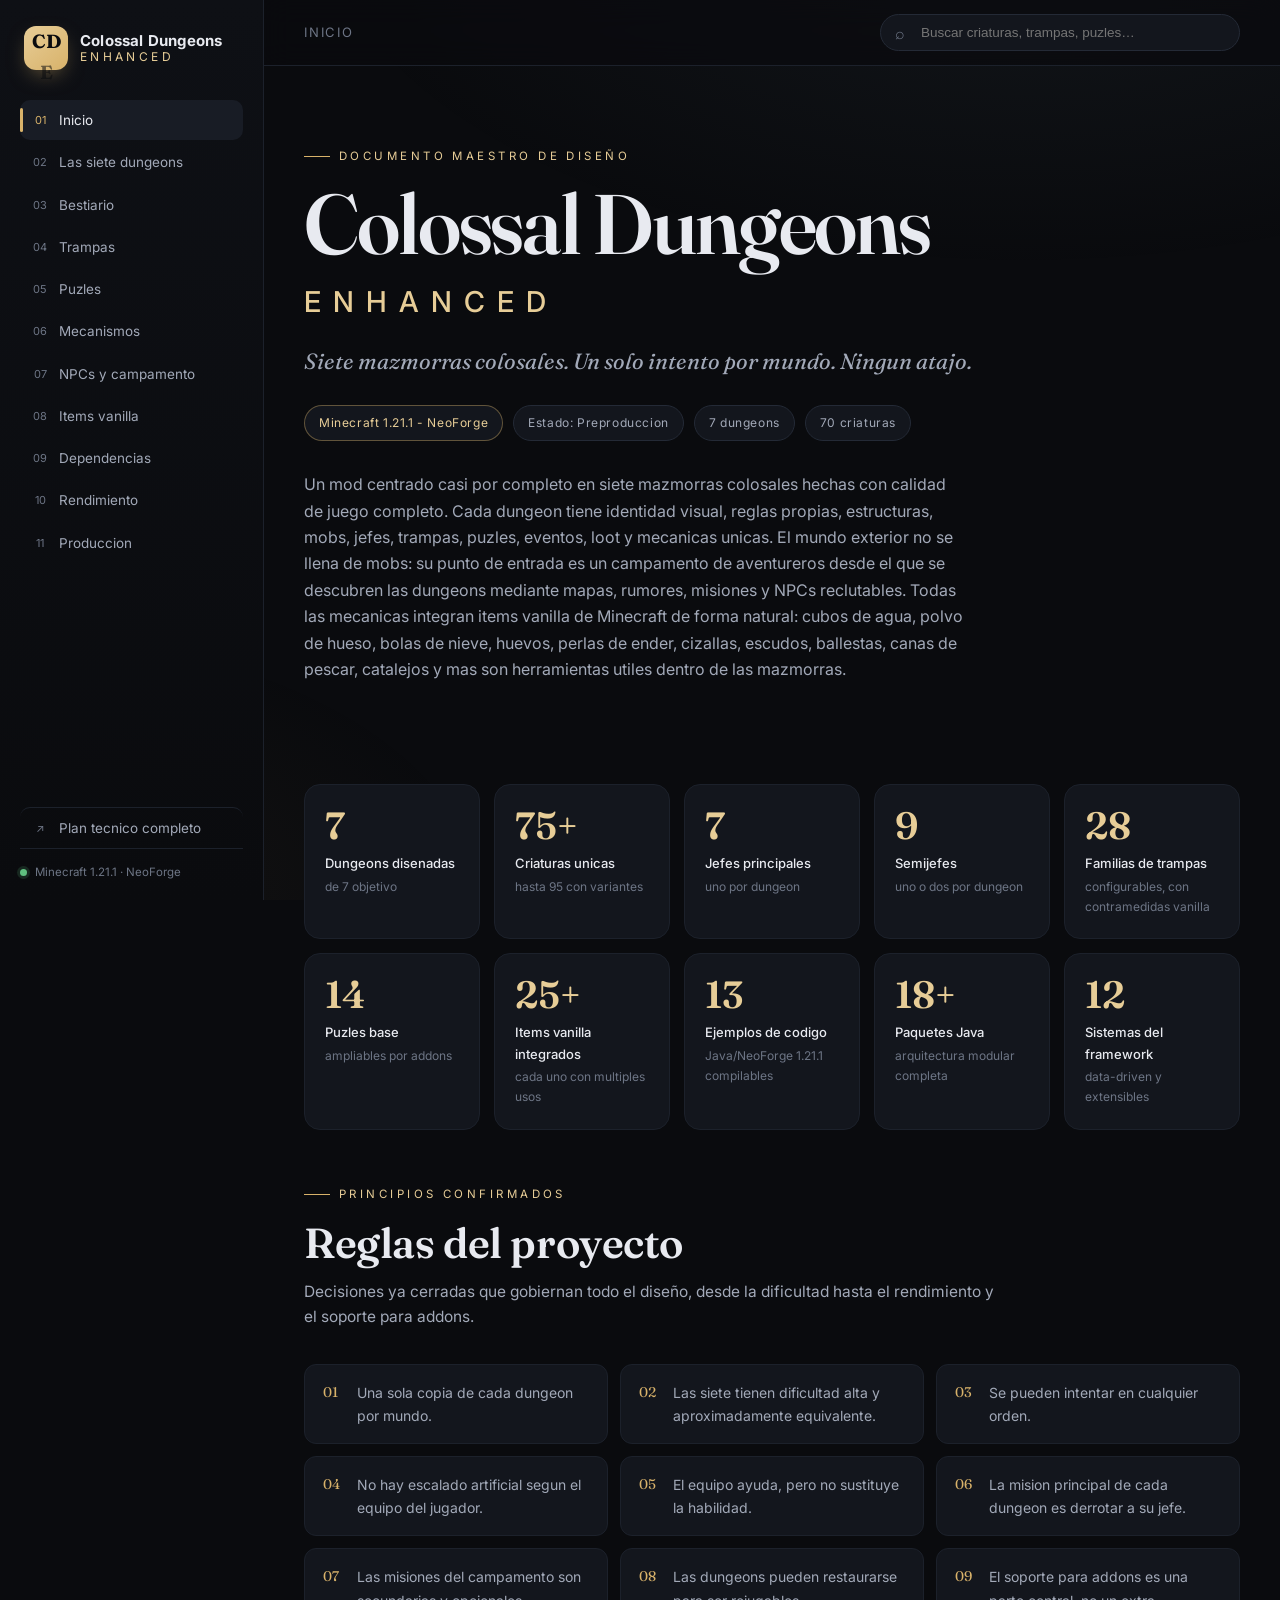
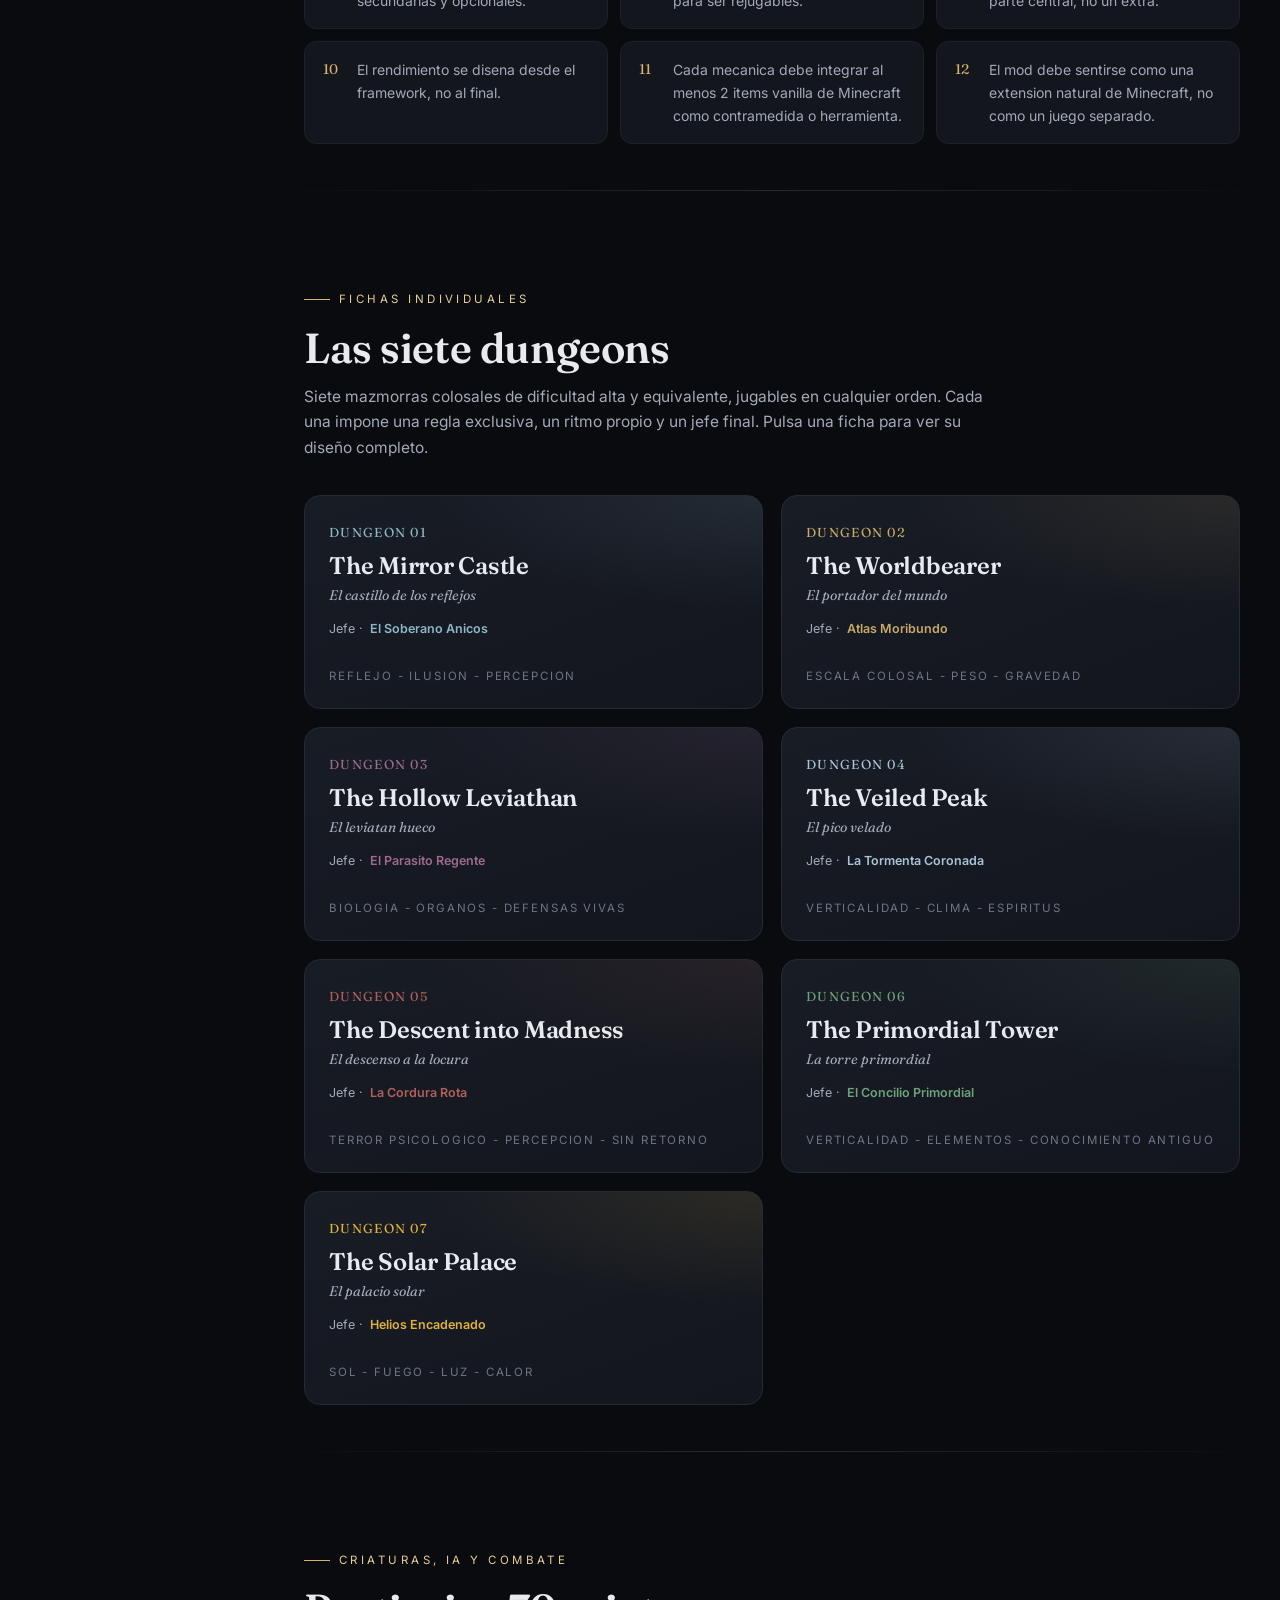
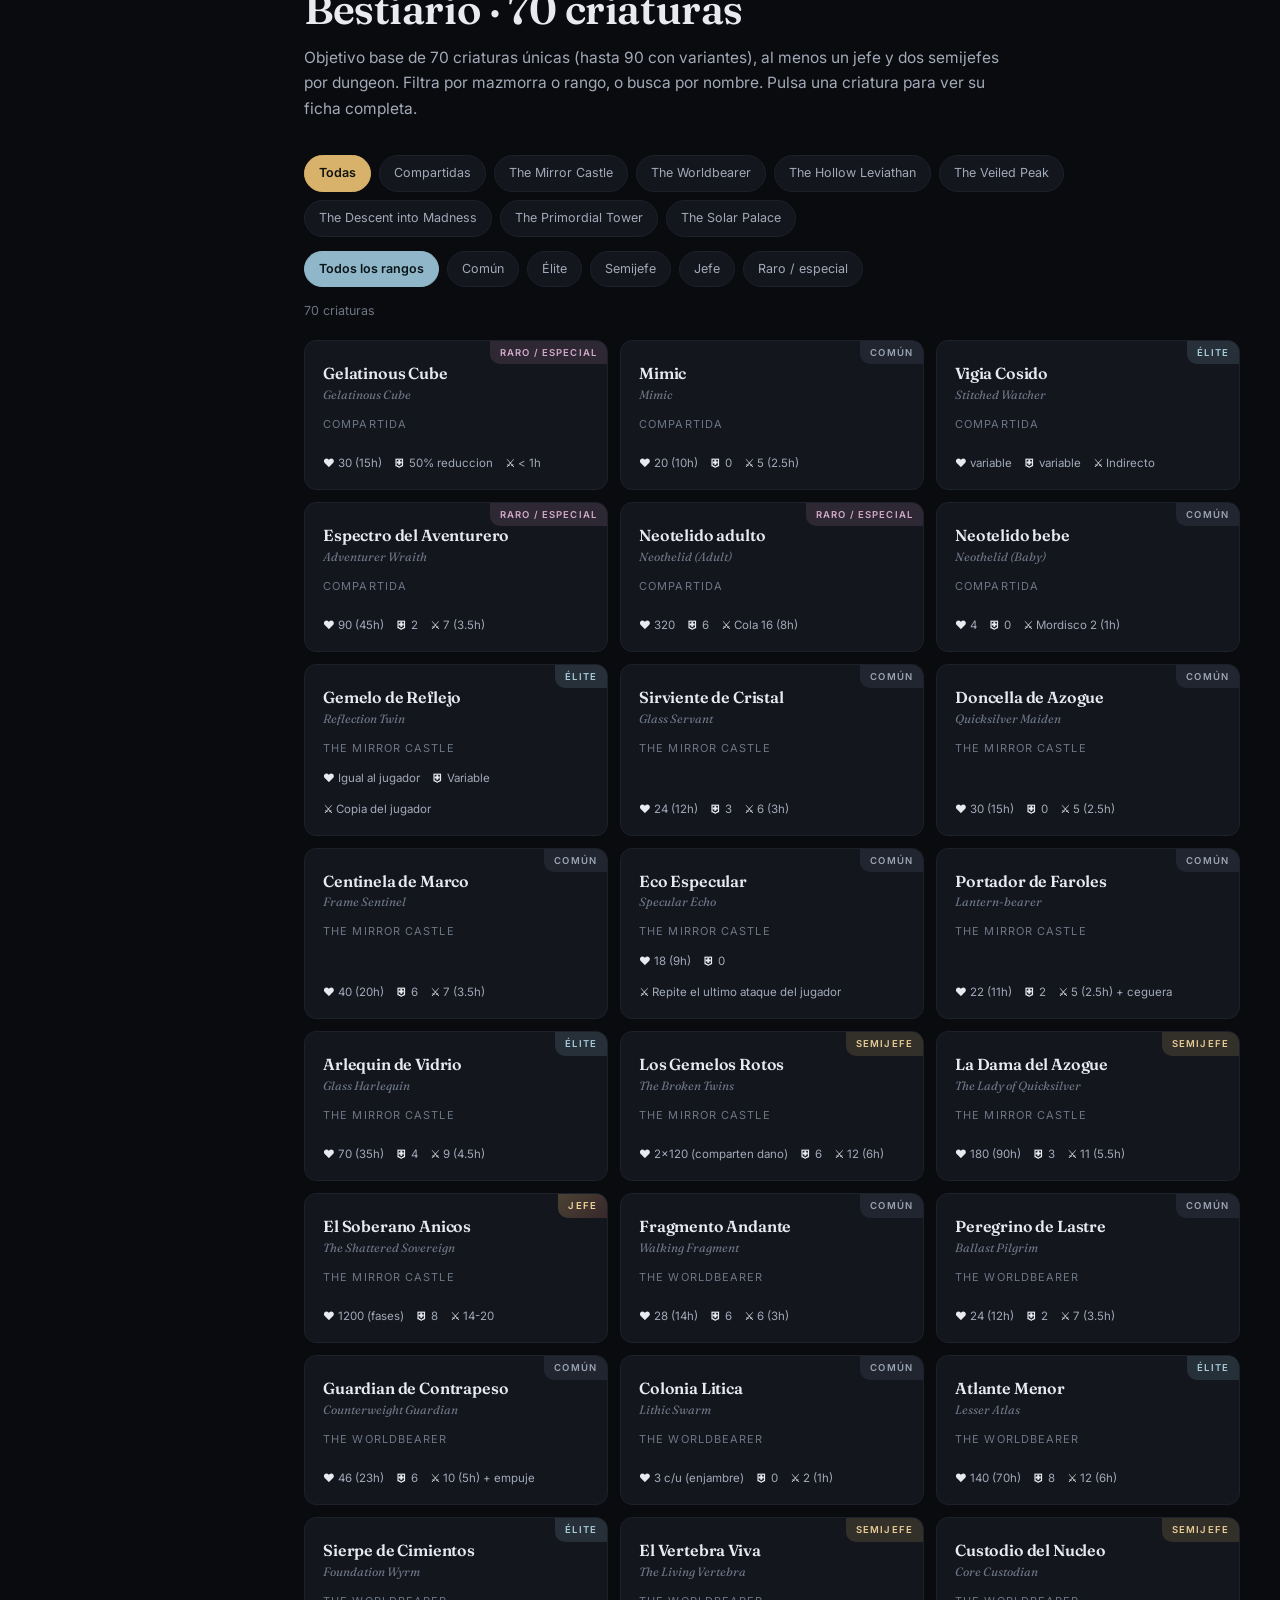
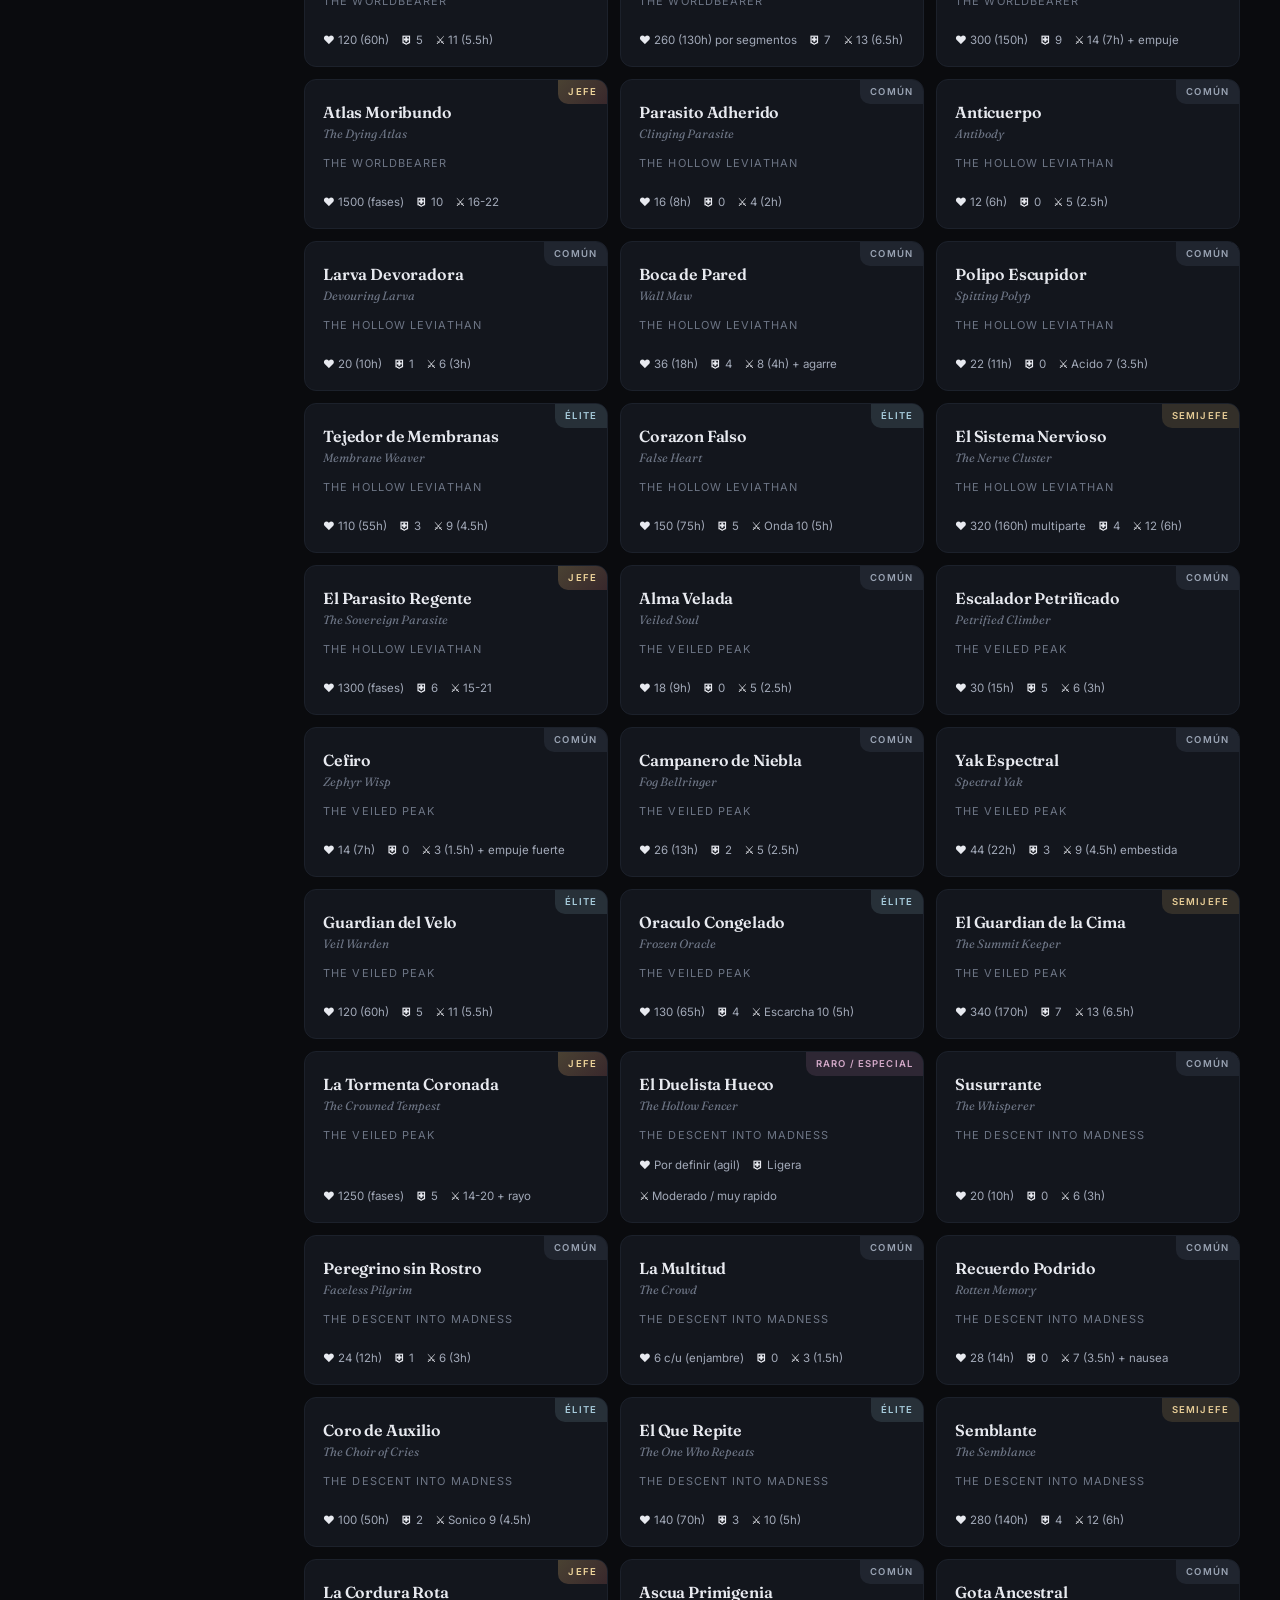
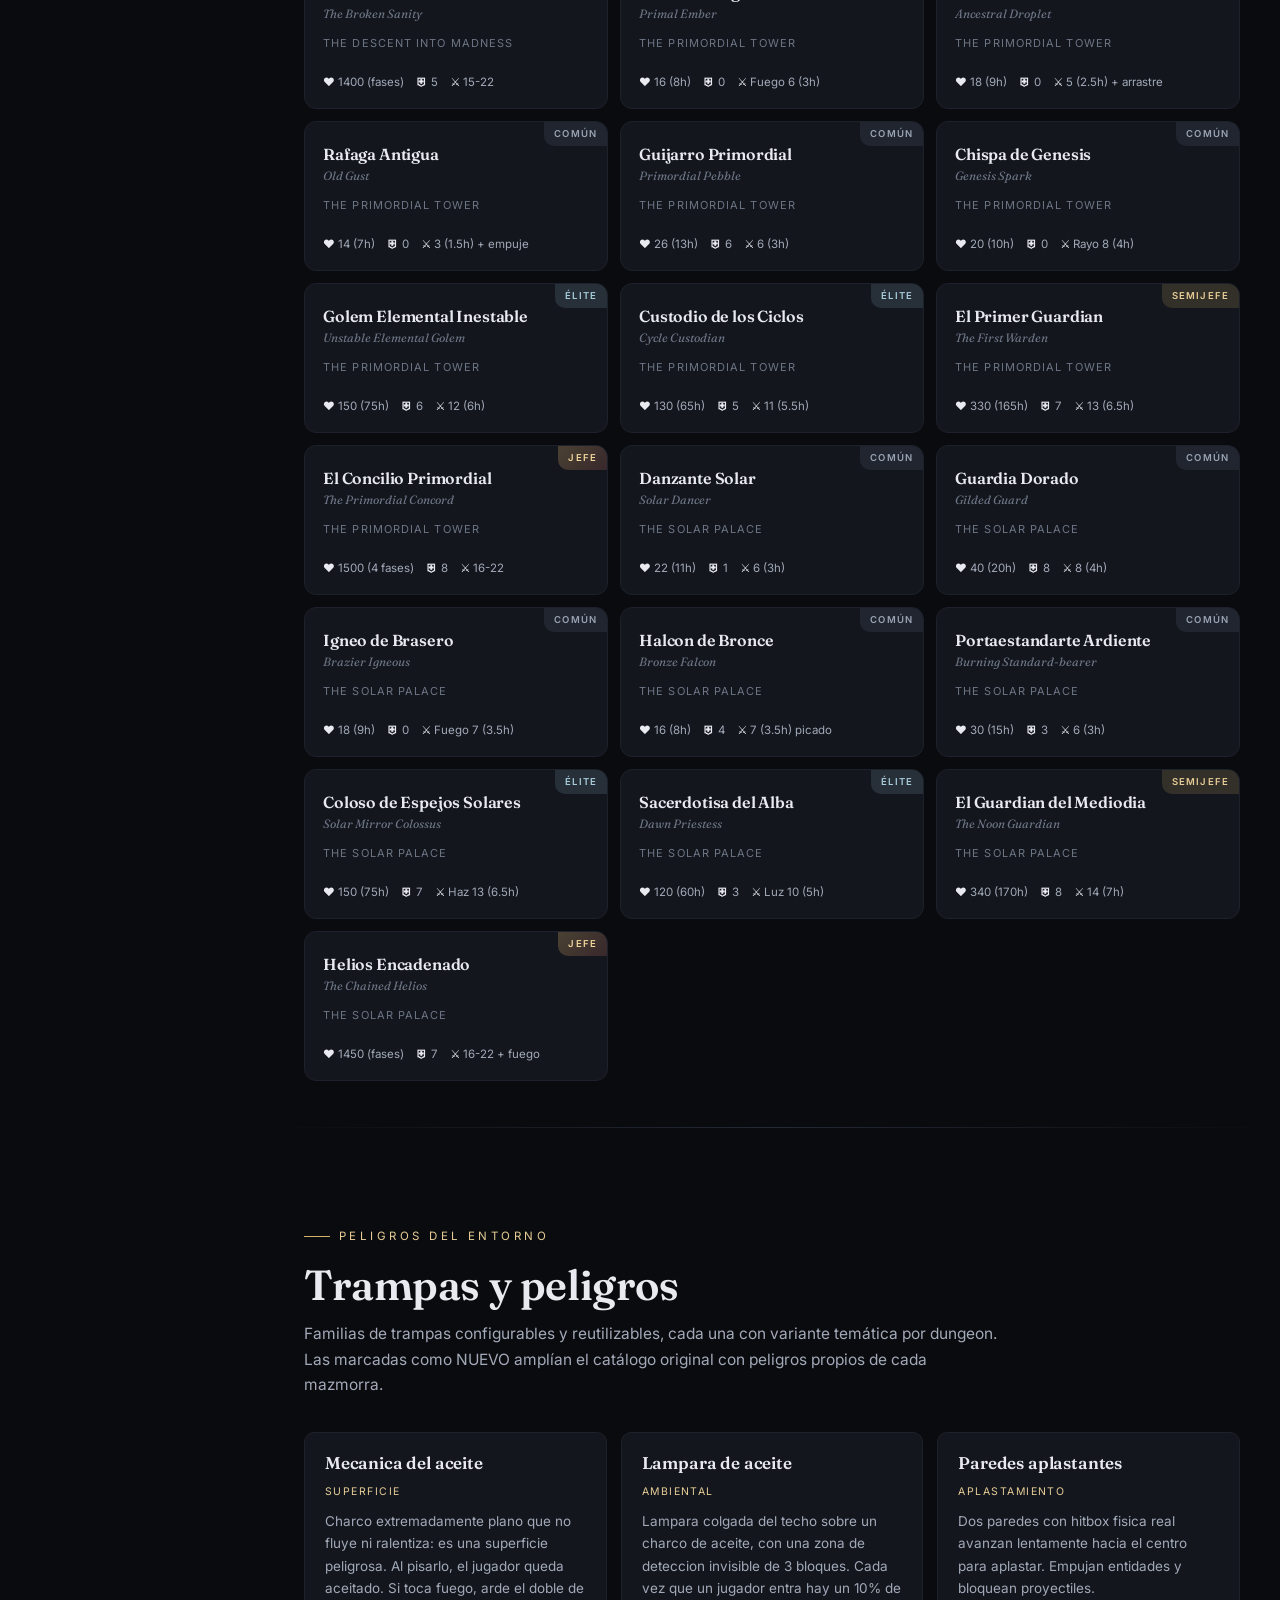
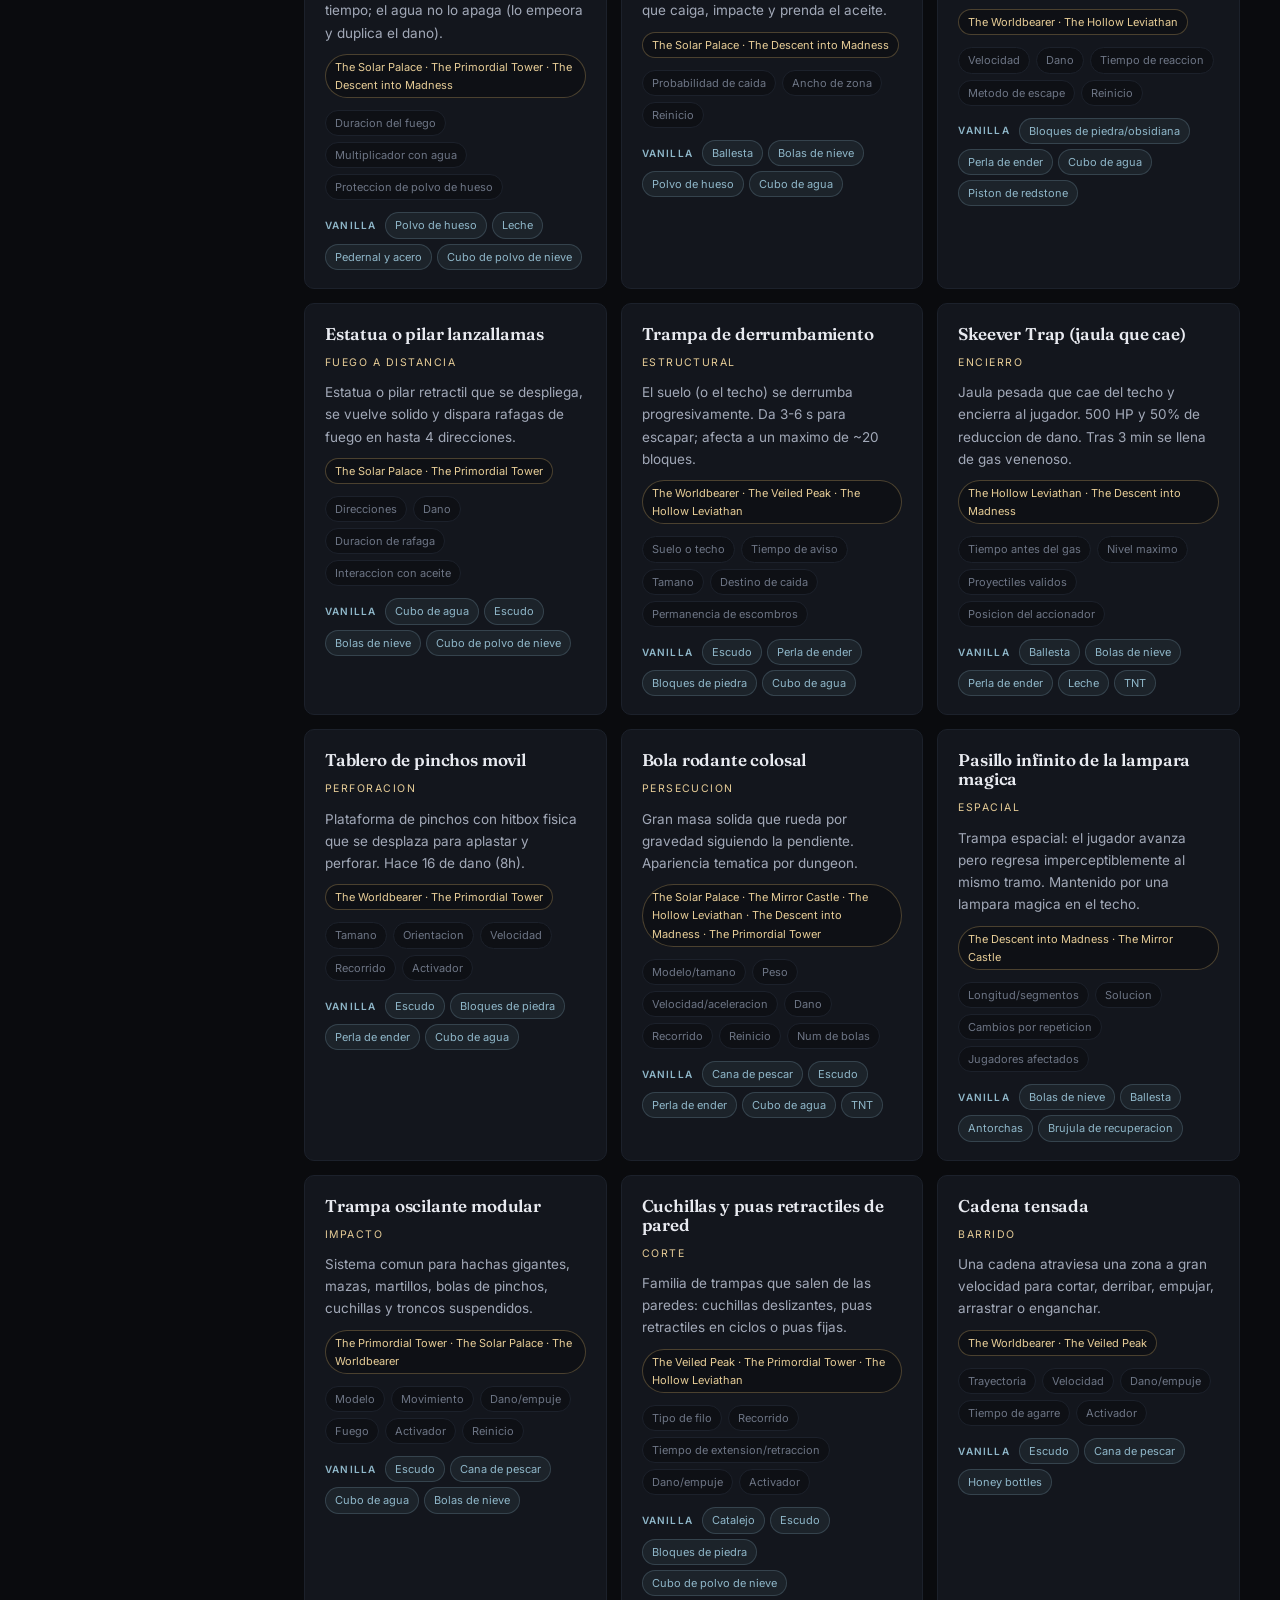
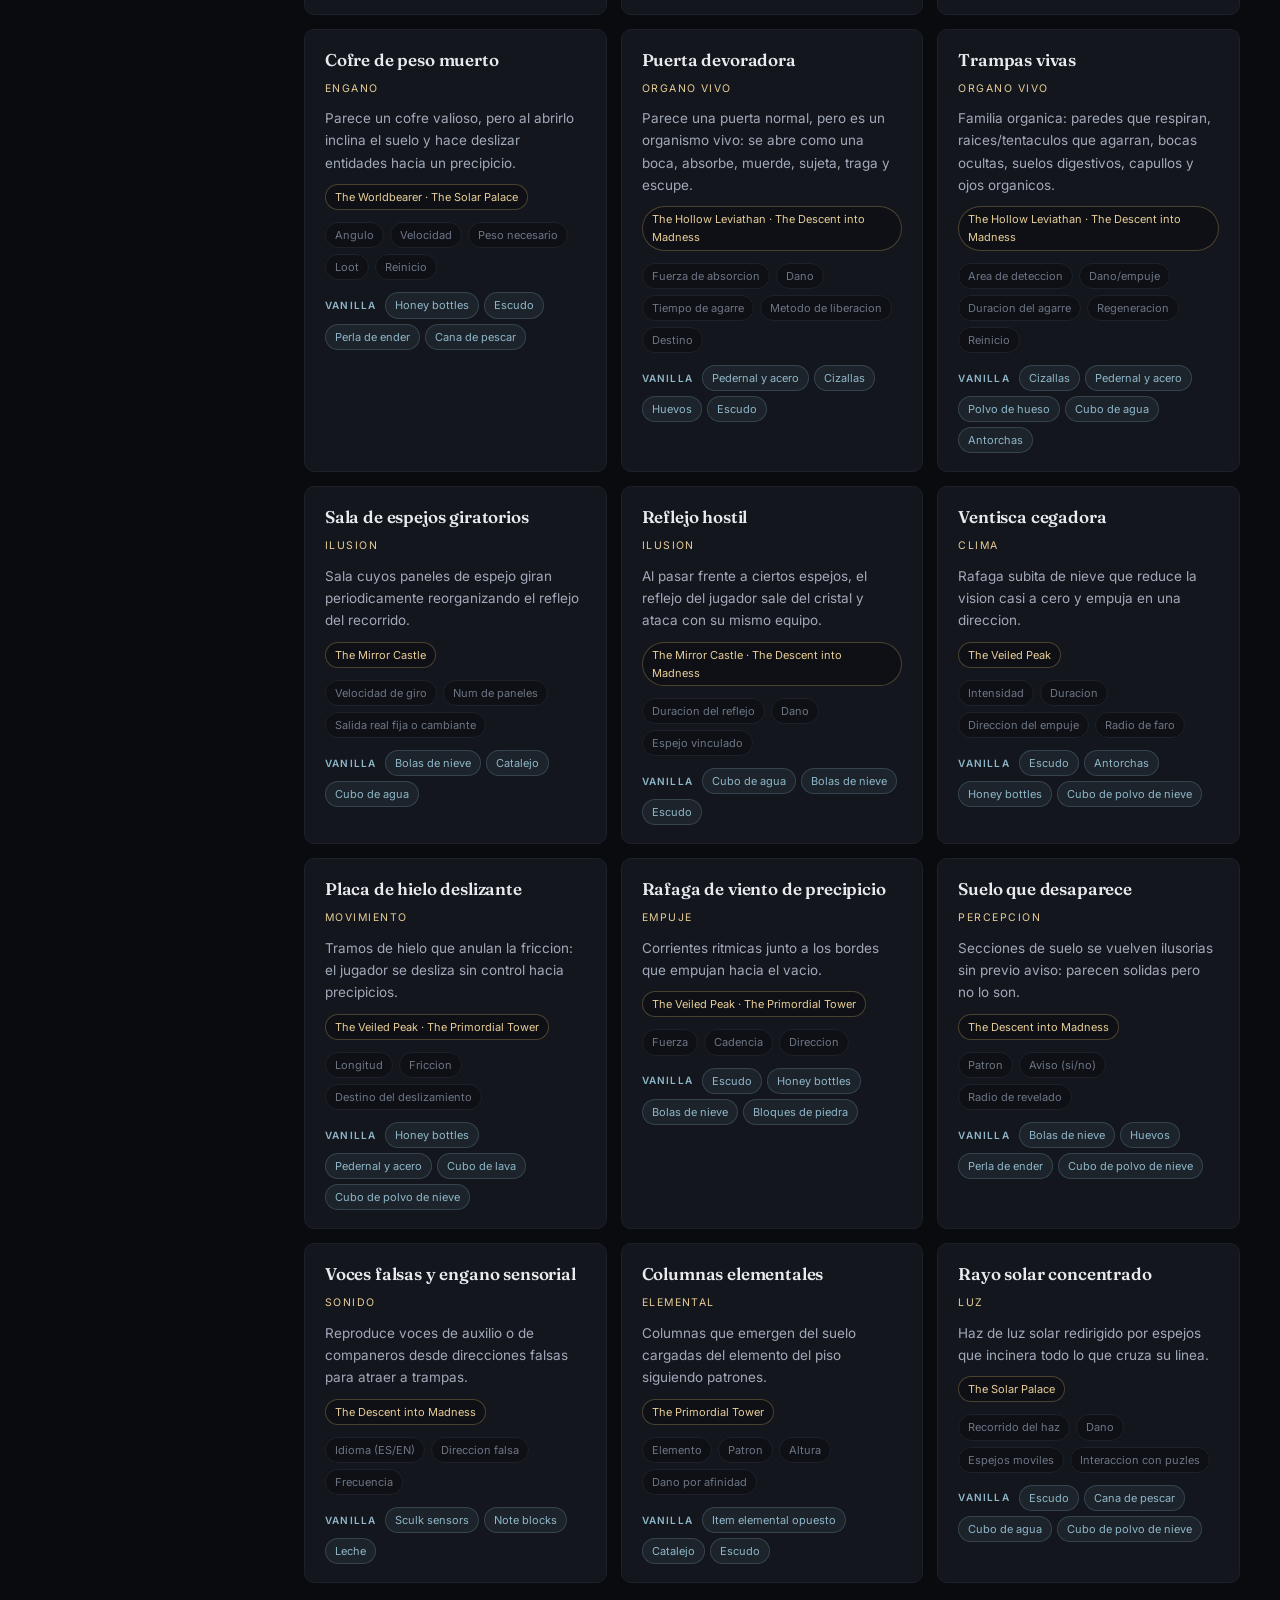
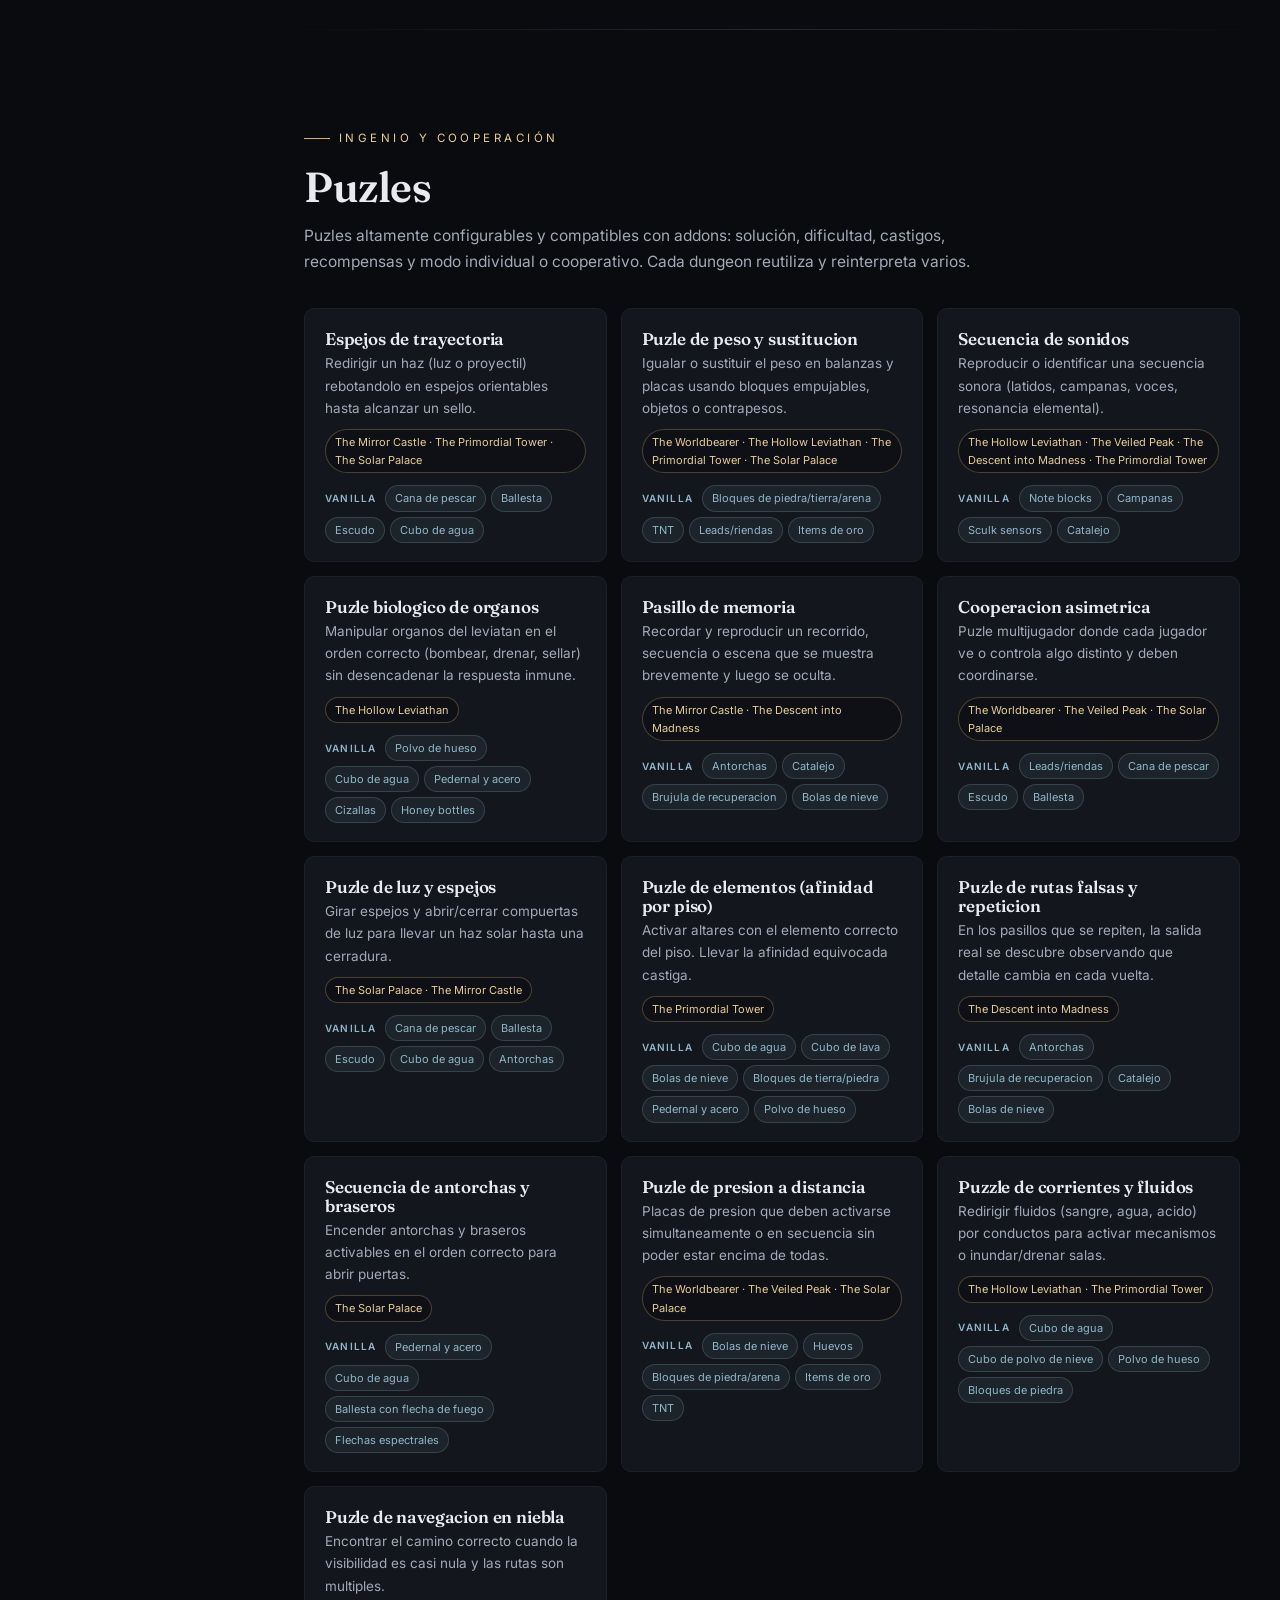
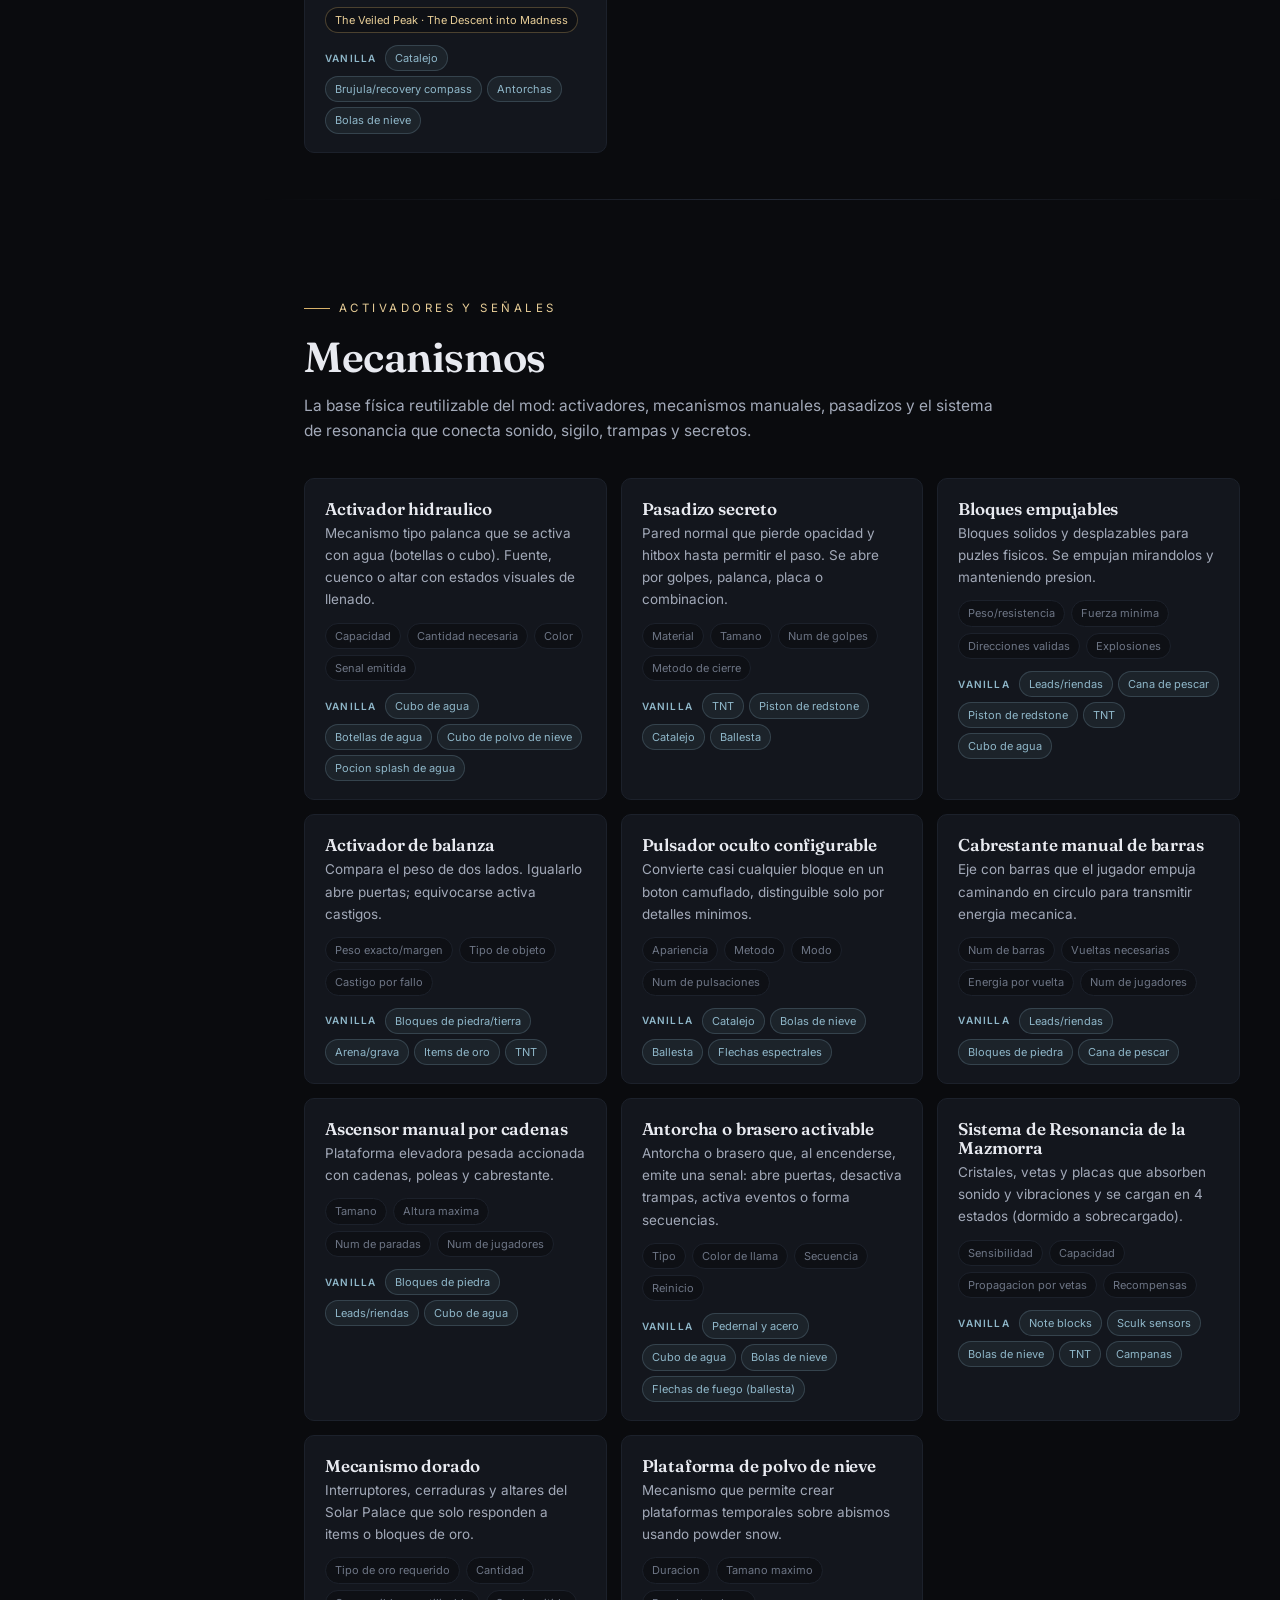
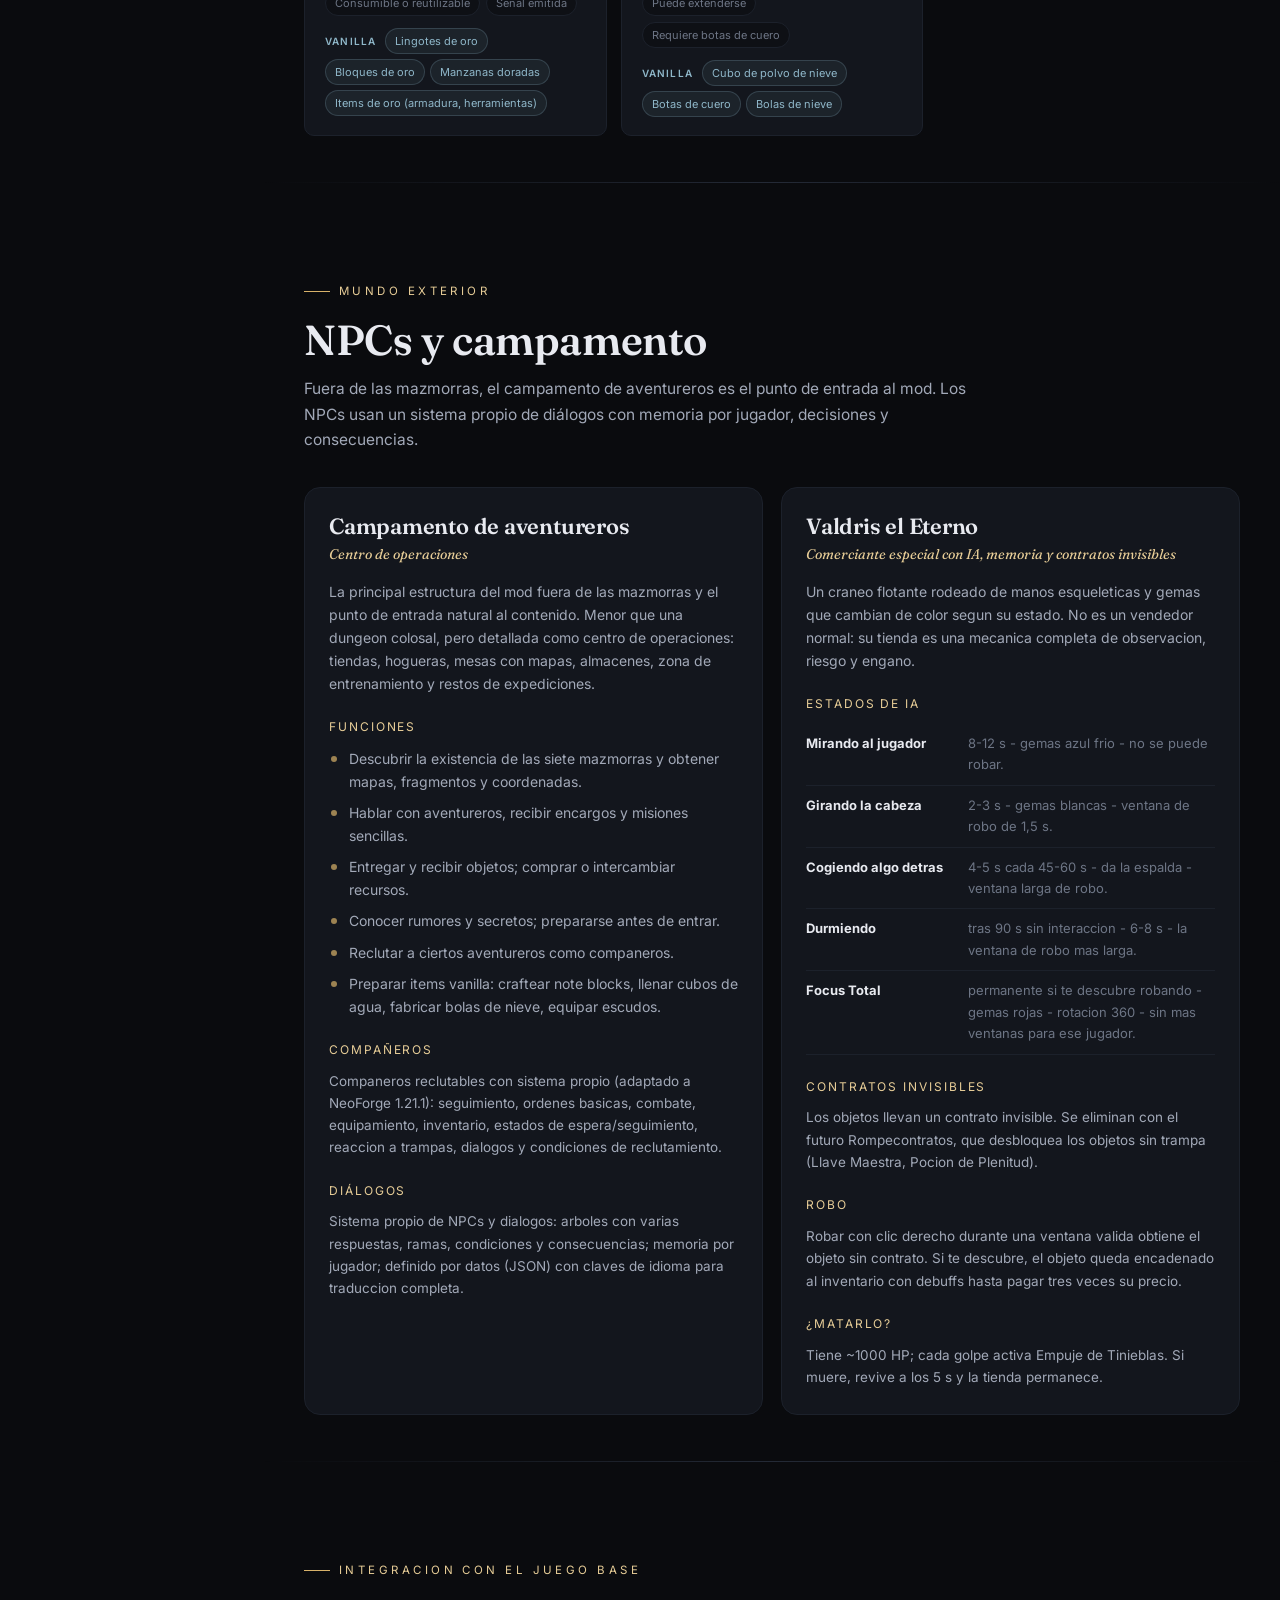
==== commit 7f11e488: "feat: add Vanilla Interactions section, vanilla badges on cards, and technical plan link - Add 'Item" ====
--- a/colossal-dungeons-enhanced.html
+++ b/colossal-dungeons-enhanced.html
@@ -309,6 +309,48 @@
   .search-wrap{width:100%}
   .topbar-inner{flex-direction:column;align-items:stretch;gap:10px}
 }
+/* ---------- VANILLA BADGES (on trap/puzzle/mechanism cards) ---------- */
+.vanilla-badges{display:flex;flex-wrap:wrap;gap:5px;margin-top:12px;align-items:center}
+.vanilla-badges-label{font-size:10px;letter-spacing:.12em;text-transform:uppercase;color:var(--accent);font-weight:600;margin-right:4px}
+.vanilla-pill{
+  font-size:11px;padding:3px 9px;border-radius:999px;
+  background:rgba(143,183,201,.08);border:1px solid rgba(143,183,201,.22);
+  color:var(--accent);white-space:nowrap;
+}
+
+/* ---------- VANILLA INTERACTIONS SECTION ---------- */
+.vi-filters{margin-bottom:10px}
+.vi-count{font-size:12.5px;color:var(--text-mute);margin:4px 0 18px}
+.vi-grid{display:grid;grid-template-columns:repeat(auto-fill,minmax(340px,1fr));gap:14px}
+.vi-card{
+  background:var(--surface);border:1px solid var(--line-soft);border-radius:var(--radius-sm);
+  padding:20px 20px 16px;transition:.25s var(--ease);
+}
+.vi-card:hover{border-color:var(--line);transform:translateY(-2px)}
+.vi-header{display:flex;align-items:baseline;justify-content:space-between;gap:10px;margin-bottom:12px;flex-wrap:wrap}
+.vi-item{font-size:16px;font-family:'Fraunces',serif;font-weight:600;color:var(--text)}
+.vi-category{font-size:10.5px;letter-spacing:.12em;text-transform:uppercase;color:var(--accent);white-space:nowrap}
+.vi-interactions{display:flex;flex-direction:column;gap:10px}
+.vi-interaction{padding:8px 12px;background:var(--bg-2);border:1px solid var(--line-soft);border-left:3px solid var(--gold);border-radius:8px}
+.vi-context{font-size:12.5px;font-weight:600;color:var(--gold-soft);margin-bottom:3px}
+.vi-effect{font-size:13px;color:var(--text-dim);line-height:1.45}
+.vi-dungeons{font-size:11px;color:var(--text-mute);margin-top:4px;font-style:italic}
+
+/* ---------- VANILLA IN MODALS ---------- */
+.vanilla-sub{color:var(--accent)!important}
+.vanilla-list li::before{background:var(--accent)!important}
+
+/* ---------- SIDEBAR EXTERNAL LINK ---------- */
+.side-nav-ext{
+  margin-top:auto;padding-top:12px;border-top:1px solid var(--line-soft);
+  display:flex;align-items:center;gap:11px;
+  padding:9px 12px;border-radius:10px;
+  font-size:13px;color:var(--gold-soft);
+  transition:.2s var(--ease);
+}
+.side-nav-ext:hover{background:var(--surface);color:var(--gold)}
+.side-nav-ext .ix{font-size:13px;color:var(--gold-soft);width:16px;text-align:center}
+
 .reveal{opacity:0;transform:translateY(16px)}
 .reveal.in{opacity:1;transform:none;transition:opacity .6s var(--ease),transform .6s var(--ease)}
 
@@ -348,6 +390,7 @@
     <footer class="site-foot">
       <p>Colossal Dungeons Enhanced — documento de diseño y producción · Estado: preproducción.</p>
       <p class="muted">Página generada a partir del documento maestro. Contenido de diseño provisional y ampliable.</p>
+      <p class="muted" style="margin-top:8px"><a href="technical-plan.html" target="_blank" style="color:var(--gold-soft);text-decoration:underline">Ver el plan técnico completo de implementación</a> — arquitectura Java, registros NeoForge, código de ejemplo y más.</p>
     </footer>
   </main>
 
@@ -360,8 +403,8 @@
 
   <script>
 /* ============================================================
-   Colossal Dungeons Enhanced — Documento de diseño (datos)
-   Minecraft 1.21.1 · NeoForge
+   Colossal Dungeons Enhanced - Documento de diseno (datos)
+   Minecraft 1.21.1 - NeoForge
    Todo el contenido vive en window.CDE_DATA
    ============================================================ */
 window.CDE_DATA = {};
@@ -370,86 +413,105 @@
 /* ---------- META / PROYECTO ---------- */
 CDE_DATA.meta = {
   title: "Colossal Dungeons Enhanced",
-  tagline: "Siete mazmorras colosales. Un solo intento por mundo. Ningún atajo.",
-  platform: "Minecraft 1.21.1 · NeoForge",
-  status: "Preproducción",
-  intro: "Un mod centrado casi por completo en siete mazmorras colosales hechas con calidad de juego completo. Cada dungeon tiene identidad visual, reglas propias, estructuras, mobs, jefes, trampas, puzles, eventos, loot y mecánicas únicas. El mundo exterior no se llena de mobs: su punto de entrada es un campamento de aventureros desde el que se descubren las dungeons mediante mapas, rumores, misiones y NPCs reclutables.",
+  tagline: "Siete mazmorras colosales. Un solo intento por mundo. Ningun atajo.",
+  platform: "Minecraft 1.21.1 - NeoForge",
+  status: "Preproduccion",
+  intro: "Un mod centrado casi por completo en siete mazmorras colosales hechas con calidad de juego completo. Cada dungeon tiene identidad visual, reglas propias, estructuras, mobs, jefes, trampas, puzles, eventos, loot y mecanicas unicas. El mundo exterior no se llena de mobs: su punto de entrada es un campamento de aventureros desde el que se descubren las dungeons mediante mapas, rumores, misiones y NPCs reclutables. Todas las mecanicas integran items vanilla de Minecraft de forma natural: cubos de agua, polvo de hueso, bolas de nieve, huevos, perlas de ender, cizallas, escudos, ballestas, canas de pescar, catalejos y mas son herramientas utiles dentro de las mazmorras.",
   principles: [
     "Una sola copia de cada dungeon por mundo.",
     "Las siete tienen dificultad alta y aproximadamente equivalente.",
     "Se pueden intentar en cualquier orden.",
-    "No hay escalado artificial según el equipo del jugador.",
+    "No hay escalado artificial segun el equipo del jugador.",
     "El equipo ayuda, pero no sustituye la habilidad.",
-    "La misión principal de cada dungeon es derrotar a su jefe.",
+    "La mision principal de cada dungeon es derrotar a su jefe.",
     "Las misiones del campamento son secundarias y opcionales.",
     "Las dungeons pueden restaurarse para ser rejugables.",
     "El soporte para addons es una parte central, no un extra.",
-    "El rendimiento se diseña desde el framework, no al final."
+    "El rendimiento se disena desde el framework, no al final.",
+    "Cada mecanica debe integrar al menos 2 items vanilla de Minecraft como contramedida o herramienta.",
+    "El mod debe sentirse como una extension natural de Minecraft, no como un juego separado."
   ]
 };
 
-/* ---------- ESTADÍSTICAS DE PANEL ---------- */
+/* ---------- ESTADISTICAS DE PANEL ---------- */
 CDE_DATA.stats = [
-  { label: "Dungeons diseñadas", value: "7", sub: "de 7 objetivo" },
-  { label: "Criaturas únicas", value: "70", sub: "hasta 90 con variantes" },
+  { label: "Dungeons disenadas", value: "7", sub: "de 7 objetivo" },
+  { label: "Criaturas unicas", value: "75+", sub: "hasta 95 con variantes" },
   { label: "Jefes principales", value: "7", sub: "uno por dungeon" },
   { label: "Semijefes", value: "9", sub: "uno o dos por dungeon" },
-  { label: "Familias de trampas", value: "24", sub: "configurables" },
-  { label: "Puzles base", value: "10", sub: "ampliables por addons" }
+  { label: "Familias de trampas", value: "28", sub: "configurables, con contramedidas vanilla" },
+  { label: "Puzles base", value: "14", sub: "ampliables por addons" },
+  { label: "Items vanilla integrados", value: "25+", sub: "cada uno con multiples usos" },
+  { label: "Ejemplos de codigo", value: "13", sub: "Java/NeoForge 1.21.1 compilables" },
+  { label: "Paquetes Java", value: "18+", sub: "arquitectura modular completa" },
+  { label: "Sistemas del framework", value: "12", sub: "data-driven y extensibles" }
 ];
 
 
-/* ---------- DEPENDENCIAS (Photon -> AAA Particles) ---------- */
+/* ---------- DEPENDENCIAS ---------- */
 CDE_DATA.dependencies = [
   {
     name: "AAA Particles",
-    role: "Motor de efectos visuales (VFX) — sustituye a Photon",
+    role: "Motor de efectos visuales (VFX)",
     provisional: false,
     highlight: true,
-    desc: "Librería de efectos que integra el sistema Effekseer (archivos .efkefc) dentro de Minecraft. Reemplaza a Photon como motor de VFX del mod. Expone API para desarrolladores: emisores de partículas ligados a entidades, orientación del emisor a partir de un vector de dirección, metadatos de finalización cuando un efecto ligado a una entidad desaparece, y registro/precarga de efectos.",
+    desc: "Libreria de efectos que integra el sistema Effekseer (archivos .efkefc) dentro de Minecraft. Reemplaza a Photon como motor de VFX del mod. Expone API para desarrolladores: emisores de particulas ligados a entidades, orientacion del emisor a partir de un vector de direccion, metadatos de finalizacion cuando un efecto ligado a una entidad desaparece, y registro/precarga de efectos.",
+    version: "Latest para NeoForge 1.21.1",
+    apiSurface: "EffekseerEffect.create(), EffectAPI.spawn(), BoneAttachment para GeckoLib sync",
     uses: [
       "Efectos visuales avanzados de armas, mobs y jefes.",
       "Auras, rastros de ataque, explosiones y ondas de choque.",
       "Portales, polvo, derrumbamientos, gas y niebla.",
-      "Fragmentos de memoria, efectos psíquicos y transformaciones.",
-      "Efectos ambientales por dungeon (reflejos, brasas solares, esporas orgánicas)."
+      "Fragmentos de memoria, efectos psiquicos y transformaciones.",
+      "Efectos ambientales por dungeon (reflejos, brasas solares, esporas organicas).",
+      "Feedback visual de interacciones vanilla (vapor al usar cubo de agua en fuego, particulas de hueso al limpiar aceite)."
     ],
-    note: "Los efectos .efkefc se empaquetan como recursos del mod y se instancian mediante la API de AAA Particles, ligándolos a huesos de GeckoLib cuando se necesita sincronía con animaciones."
+    note: "Los efectos .efkefc se empaquetan como recursos del mod y se instancian mediante la API de AAA Particles, ligandolos a huesos de GeckoLib cuando se necesita sincronia con animaciones."
   },
   {
     name: "GeckoLib",
     role: "Modelos y animaciones",
     provisional: false,
-    desc: "Motor de animación y renderizado 3D para entidades, bloques, objetos y armaduras, con animaciones por keyframes, keyframes de sonido y partículas, y eventos sincronizados.",
-    uses: ["Animaciones de mobs, jefes, trampas y mecanismos.", "Bloques y objetos animados.", "Eventos sincronizados con animaciones."]
+    version: "4.x para NeoForge 1.21.1",
+    apiSurface: "GeoEntity, GeoBlockEntity, AnimationController, AnimatableInstanceCache, KeyframeAnimationEvents",
+    desc: "Motor de animacion y renderizado 3D para entidades, bloques, objetos y armaduras, con animaciones por keyframes, keyframes de sonido y particulas, y eventos sincronizados.",
+    uses: ["Animaciones de mobs, jefes, trampas y mecanismos.", "Bloques y objetos animados.", "Eventos sincronizados con animaciones.", "Reacciones visuales a items vanilla (animacion de limpieza con polvo de hueso, salpicadura de agua)."]
   },
   {
     name: "SmartBrainLib",
     role: "Inteligencia artificial avanzada",
     provisional: true,
-    desc: "Se usa al principio para acelerar la creación de IA compleja: sensores, memorias, percepción, navegación, selección de ataques, estados y coordinación. Con el tiempo, sus comportamientos podrán migrarse al framework modular interno.",
-    uses: ["Comportamientos de mobs, búsqueda de objetivos y detección por sonido.", "Cambio de fases y selección de ataques.", "Élites, semijefes y jefes."]
+    version: "Para NeoForge 1.21.1",
+    apiSurface: "ExtendedSensor, BrainActivityGroup, SmartBrainOwner, CustomDelayedBehaviour",
+    desc: "Se usa al principio para acelerar la creacion de IA compleja: sensores, memorias, percepcion, navegacion, seleccion de ataques, estados y coordinacion. Con el tiempo, sus comportamientos podran migrarse al framework modular interno.",
+    uses: ["Comportamientos de mobs, busqueda de objetivos y deteccion por sonido.", "Cambio de fases y seleccion de ataques.", "Elites, semijefes y jefes.", "Reacciones de IA a items vanilla (huir del fuego, investigar sonidos de bolas de nieve, responder a huevos como cebo)."]
   },
   {
     name: "Curios API",
     role: "Accesorios equipables",
     provisional: false,
+    version: "Para NeoForge 1.21.1",
+    apiSurface: "ICurioItem, SlotTypePreset, CuriosApi.getSlot(), CurioEquipEvent",
     desc: "Sistema oficial de accesorios del mod en NeoForge 1.21.1.",
-    uses: ["Ranuras de accesorios: amuletos, anillos, collares, cinturones y reliquias.", "Objetos equipables con efectos especiales."]
+    uses: ["Ranuras de accesorios: amuletos, anillos, collares, cinturones y reliquias.", "Objetos equipables con efectos especiales.", "Reliquias de dungeon con efectos pasivos."]
   },
   {
     name: "FDLib",
-    role: "Cinemáticas y presentación",
+    role: "Cinematicas y presentacion",
     provisional: true,
-    desc: "Se mantiene mientras acelere el desarrollo. En el futuro podrá sustituirse por sistemas propios de cámaras, cinemáticas, bossbars e impact frames.",
-    uses: ["Cámaras controladas y presentaciones de jefes.", "Bossbars personalizadas e impact frames.", "Escenas especiales de NPCs y transformaciones."]
+    version: "Para NeoForge 1.21.1",
+    apiSurface: "CameraController, BossBarRenderer, ImpactFrame, CinematicSequence",
+    desc: "Se mantiene mientras acelere el desarrollo. En el futuro podra sustituirse por sistemas propios de camaras, cinematicas, bossbars e impact frames.",
+    uses: ["Camaras controladas y presentaciones de jefes.", "Bossbars personalizadas e impact frames.", "Escenas especiales de NPCs y transformaciones."]
   },
   {
     name: "More Hitboxes",
     role: "Entidades multiparte",
     provisional: true,
-    desc: "Primera dependencia prevista para sustituir por un sistema multiparte propio (hitboxes vinculadas a huesos, daño localizado, partes rompibles/desprendibles, API pública para addons).",
-    uses: ["Criaturas grandes y jefes con partes independientes.", "Trampas animadas, estatuas y pilares.", "Sincronización de hitboxes con animaciones."]
+    version: "Para NeoForge 1.21.1",
+    apiSurface: "MultipartEntity, HitboxPart, DamageSource routing, BoneSync",
+    desc: "Primera dependencia prevista para sustituir por un sistema multiparte propio (hitboxes vinculadas a huesos, dano localizado, partes rompibles/desprendibles, API publica para addons).",
+    uses: ["Criaturas grandes y jefes con partes independientes.", "Trampas animadas, estatuas y pilares.", "Sincronizacion de hitboxes con animaciones."]
   }
 ];
 
@@ -462,29 +524,30 @@
   name: "The Mirror Castle",
   subtitle: "El castillo de los reflejos",
   color: "#8fb7c9",
-  themeWord: "Reflejo · Ilusión · Percepción",
-  identity: "Un castillo señorial de plata, azogue y cristal donde cada superficie miente. Salones de espejos, ventanales pulidos y suelos de mercurio convierten la orientación en un acto de fe. La dungeon se juega leyendo el entorno: distinguir lo real de lo reflejado, y a uno mismo de sus copias.",
-  rule: "Regla exclusiva — «Ley del Reflejo»: en las salas marcadas, atacar de frente a una imagen especular devuelve el daño al jugador. Muchos enemigos solo son vulnerables si se les golpea a través de su reflejo real, no de su cuerpo aparente. Romper la superficie especular correcta debilita o anula a los enemigos vinculados a ella.",
-  objective: "Alcanzar el Salón del Trono Invertido y destruir al Soberano Añicos rompiendo, una a una, las superficies que sostienen su reflejo.",
+  themeWord: "Reflejo - Ilusion - Percepcion",
+  identity: "Un castillo senorial de plata, azogue y cristal donde cada superficie miente. Salones de espejos, ventanales pulidos y suelos de mercurio convierten la orientacion en un acto de fe. La dungeon se juega leyendo el entorno: distinguir lo real de lo reflejado, y a uno mismo de sus copias.",
+  rule: "Regla exclusiva: Ley del Reflejo. En las salas marcadas, atacar de frente a una imagen especular devuelve el dano al jugador. Muchos enemigos solo son vulnerables si se les golpea a traves de su reflejo real, no de su cuerpo aparente. Romper la superficie especular correcta debilita o anula a los enemigos vinculados a ella.",
+  objective: "Alcanzar el Salon del Trono Invertido y destruir al Soberano Anicos rompiendo, una a una, las superficies que sostienen su reflejo.",
   bossId: "shattered-sovereign",
+  vanillaItemsKey: ["Escudo (refleja ataques de luz del Soberano)", "Catalejo (distingue reflejos reales de falsos a distancia)", "Bolas de nieve (rompen espejos fragiles desde lejos)", "Antorchas (revelan paneles de espejo falsos por la sombra que proyectan)", "Cubo de agua (empana espejos temporalmente impidiendo que generen reflejos hostiles)", "Perla de ender (teletransporte al otro lado de paredes de cristal selladas)", "Ballesta (dispara a marcos de espejo distantes para romperlos)", "Cana de pescar (engancha y gira espejos orientables a distancia)"],
   sectors: [
-    { name: "Galería de Bienvenida", desc: "Pasillos duplicados por espejos; enseña la Ley del Reflejo con enemigos inofensivos y puertas falsas." },
-    { name: "Salón de Azogue", desc: "Suelos de mercurio que reflejan el techo; el jugador debe caminar por las vigas reales, no por su reflejo." },
-    { name: "Laberinto de Marcos", desc: "Marcos de espejo que se reorganizan cuando nadie mira (usa el sistema de salas intercambiables)." },
-    { name: "Cámara de los Gemelos", desc: "Arena de los semijefes Los Gemelos Rotos." },
-    { name: "Salón del Trono Invertido", desc: "Arena final, un salón simétrico donde arriba y abajo se confunden." }
+    { name: "Galeria de Bienvenida", desc: "Pasillos duplicados por espejos; ensena la Ley del Reflejo con enemigos inofensivos y puertas falsas. Las bolas de nieve rompen los cristales de prueba." },
+    { name: "Salon de Azogue", desc: "Suelos de mercurio que reflejan el techo; el jugador debe caminar por las vigas reales, no por su reflejo. El catalejo revela cuales son solidas." },
+    { name: "Laberinto de Marcos", desc: "Marcos de espejo que se reorganizan cuando nadie mira. La brujula senala el centro real del laberinto." },
+    { name: "Camara de los Gemelos", desc: "Arena de los semijefes Los Gemelos Rotos. Los escudos reflejan sus ataques de vuelta." },
+    { name: "Salon del Trono Invertido", desc: "Arena final, un salon simetrico donde arriba y abajo se confunden. El cubo de agua empana las superficies revelando la orientacion real." }
   ],
-  puzzles: ["Espejos de trayectoria", "Pasillo de memoria", "Puzle de luz y espejos"],
-  traps: ["Sala de espejos giratorios", "Reflejo hostil", "Pasillo infinito de la lámpara mágica", "Bola rodante colosal (esfera reflectante)"],
-  loot: ["Fragmentos de azogue (material de crafteo).", "Espejo de bolsillo: revela una ruta real durante unos segundos.", "Armadura de Plata Pulida: refleja una parte del daño a distancia."],
-  weapons: ["Estoque de la Locura (posible, si el Duelista Hueco se ubica aquí).", "Filo Espejado: al parar un golpe, proyecta un reflejo cortante."],
-  events: ["Apagón especular: todas las luces se invierten y las salas reales e ilusorias intercambian su iluminación.", "El Cortejo: una fila de reflejos del jugador desfila y uno de ellos es real y hostil."],
-  secrets: ["Tras un espejo agrietado concreto hay una trastienda con loot de plata.", "Un reflejo que no imita al jugador señala un pasadizo."],
-  entrance: "Un portón de plata que solo refleja a quien no lleva casco; entrar empaña todos los espejos durante unos segundos.",
+  puzzles: ["Espejos de trayectoria (usar cana de pescar para girar espejos lejanos)", "Pasillo de memoria (el catalejo revela pistas ocultas)", "Puzle de luz y espejos (colocar antorchas en posiciones clave para crear sombras-guia)"],
+  traps: ["Sala de espejos giratorios (bolas de nieve rompen paneles)", "Reflejo hostil (cubo de agua empana el espejo origen)", "Pasillo infinito de la lampara magica (apagar con flecha de agua o bola de nieve)", "Bola rodante colosal esfera reflectante (esquivar; escudo bloquea parcialmente)"],
+  loot: ["Fragmentos de azogue (material de crafteo).", "Espejo de bolsillo: revela una ruta real durante unos segundos.", "Armadura de Plata Pulida: refleja una parte del dano a distancia."],
+  weapons: ["Estoque de la Locura (posible, si el Duelista Hueco se ubica aqui).", "Filo Espejado: al parar un golpe, proyecta un reflejo cortante."],
+  events: ["Apagon especular: todas las luces se invierten y las salas reales e ilusorias intercambian su iluminacion. Las antorchas colocadas por el jugador se mantienen y marcan las salas reales.", "El Cortejo: una fila de reflejos del jugador desfila y uno de ellos es real y hostil. El catalejo identifica al real por un detalle."],
+  secrets: ["Tras un espejo agrietado concreto hay una trastienda con loot de plata. Se revela lanzando una bola de nieve al cristal correcto.", "Un reflejo que no imita al jugador senala un pasadizo. Usar el catalejo desde lejos lo marca."],
+  entrance: "Un porton de plata que solo refleja a quien no lleva casco; entrar empana todos los espejos durante unos segundos.",
   exit: "Salida normal disponible tras el jefe; existe un espejo-portal de retirada de un solo uso.",
   reset: "Reinicio por sectores: las superficies rotas se regeneran y los marcos se reorganizan.",
-  multiplayer: "Los reflejos pueden separar al grupo en 'salas espejo' distintas hasta que resuelven un puzle común.",
-  performance: "Los reflejos son planos renderizados con recorte de portal, no cámaras duplicadas; solo la sala activa refleja en tiempo real."
+  multiplayer: "Los reflejos pueden separar al grupo en salas espejo distintas hasta que resuelven un puzle comun.",
+  performance: "Los reflejos son planos renderizados con recorte de portal, no camaras duplicadas; solo la sala activa refleja en tiempo real."
 });
 
 
@@ -493,60 +556,62 @@
   name: "The Worldbearer",
   subtitle: "El portador del mundo",
   color: "#c8a96a",
-  themeWord: "Escala colosal · Peso · Gravedad",
-  identity: "La dungeon está construida sobre, dentro y alrededor de un titán pétreo del tamaño de una montaña que sostiene una porción del mundo sobre sus hombros. Se explora ascendiendo por su columna, sus costillas huecas y las plataformas que penden de sus cadenas. Todo aquí pesa: la piedra, los contrapesos, las decisiones.",
-  rule: "Regla exclusiva — «Ley del Peso»: puertas, ascensores y puentes funcionan por contrapeso real. Para avanzar hay que mover masa (bloques empujables, contrapesos, el propio Martillo de Contrapeso). Retirar peso de un soporte puede abrir una ruta y derrumbar otra a la vez.",
-  objective: "Escalar hasta el corazón del titán y liberar/derrotar al Atlas Moribundo, la voluntad que lo mantiene erguido, sin quedar aplastado por lo que se derrumba.",
+  themeWord: "Escala colosal - Peso - Gravedad",
+  identity: "La dungeon esta construida sobre, dentro y alrededor de un titan petreo del tamano de una montana que sostiene una porcion del mundo sobre sus hombros. Se explora ascendiendo por su columna, sus costillas huecas y las plataformas que penden de sus cadenas. Todo aqui pesa: la piedra, los contrapesos, las decisiones.",
+  rule: "Regla exclusiva: Ley del Peso. Puertas, ascensores y puentes funcionan por contrapeso real. Para avanzar hay que mover masa (bloques empujables, contrapesos, el propio Martillo de Contrapeso). Retirar peso de un soporte puede abrir una ruta y derrumbar otra a la vez.",
+  objective: "Escalar hasta el corazon del titan y liberar/derrotar al Atlas Moribundo, la voluntad que lo mantiene erguido, sin quedar aplastado por lo que se derrumba.",
   bossId: "dying-atlas",
+  vanillaItemsKey: ["TNT (destruye muros debiles marcados revelando secretos y atajos)", "Bloques de piedra/tierra (colocar en placas de peso como sustitutos de contrapeso)", "Leads/riendas (conectar a bloques empujables para moverlos a distancia o entre jugadores)", "Pistones de redstone (interactuan con bloques del mod para crear contrapesos temporales)", "Cubo de agua (lubrica rieles de bloques empujables para moverlos mas rapido)", "Cana de pescar (engancha contrapesos colgantes y los acerca)", "Escudo (protege de escombros durante derrumbes)", "Perla de ender (salvar caidas al vacio con teletransporte de emergencia)"],
   sectors: [
-    { name: "Los Talones", desc: "Base del titán; cabrestantes manuales y ascensores por cadenas dan acceso al interior." },
-    { name: "La Columna", desc: "Ascenso vertical por vértebras huecas; plataformas basculantes según el peso del grupo." },
-    { name: "La Caja Torácica", desc: "Salas amplias entre costillas; los Atlantes Menores sostienen techos que caen al morir." },
-    { name: "Los Hombros", desc: "Exterior azotado por el viento, con la carga del mundo suspendida arriba." },
-    { name: "El Corazón de Piedra", desc: "Arena del Atlas Moribundo." }
+    { name: "Los Talones", desc: "Base del titan; cabrestantes manuales y ascensores por cadenas dan acceso al interior. Las riendas pueden conectarse a las barras del cabrestante para que un jugador tire desde lejos." },
+    { name: "La Columna", desc: "Ascenso vertical por vertebras huecas; plataformas basculantes segun el peso del grupo. Colocar bloques en un lado equilibra temporalmente." },
+    { name: "La Caja Toracica", desc: "Salas amplias entre costillas; los Atlantes Menores sostienen techos que caen al morir. TNT puede derribar costillas debiles para crear atajos." },
+    { name: "Los Hombros", desc: "Exterior azotado por el viento, con la carga del mundo suspendida arriba. El escudo reduce el empuje del viento." },
+    { name: "El Corazon de Piedra", desc: "Arena del Atlas Moribundo. Las perlas de ender permiten escapar de zonas que se derrumban." }
   ],
-  puzzles: ["Puzle de peso y sustitución", "Puzle de bloques empujables", "Cooperación asimétrica (cabrestantes)"],
-  traps: ["Paredes aplastantes", "Bola rodante colosal", "Trampa de derrumbamiento", "Placa basculante colosal", "Cadena tensada"],
-  loot: ["Núcleo de contrapeso: material pesado para forja.", "Botas de Lastre: inmunidad al empuje a cambio de velocidad.", "Cincel del Atlas: rompe muros débiles marcados."],
-  weapons: ["Martillo de Contrapeso: cuanto más se carga, más daño, empuje e interacción con mecanismos."],
-  events: ["El Titán se mueve: toda una sección se inclina y hay que reubicar el peso antes del derrumbe.", "Lluvia de escombros: fragmentos del mundo suspendido caen por rutas concretas."],
-  secrets: ["Una vértebra floja esconde un atajo vertical si se derriba con explosión.", "Dentro de una cadena hueca hay una cámara de expedicionarios perdidos."],
-  entrance: "Una gran compuerta que solo se abre bajando un ascensor manual con suficiente peso encima.",
-  exit: "Ascensor rápido de descenso tras el jefe; antes, la única salida es volver a bajar por la columna.",
-  reset: "Los contrapesos vuelven a su posición y los derrumbes se reconstruyen por sectores.",
-  multiplayer: "Muchos mecanismos requieren varios jugadores empujando cabrestantes o repartiendo peso simultáneamente.",
-  performance: "El titán es estructura estática por plantillas; solo las secciones móviles cercanas simulan física."
+  puzzles: ["Puzle de peso y sustitucion (colocar bloques vanilla en placas)", "Puzle de bloques empujables (usar riendas y cana de pescar)", "Cooperacion asimetrica (cabrestantes con riendas a distancia)"],
+  traps: ["Paredes aplastantes (cubo de agua lubrica para deslizarse y escapar)", "Bola rodante colosal (cana de pescar engancha el mecanismo de liberacion)", "Trampa de derrumbamiento (escudo protege de escombros)", "Placa basculante colosal (equilibrar con bloques vanilla)", "Cadena tensada (escudo bloquea el golpe de barrido)"],
+  loot: ["Nucleo de contrapeso: material pesado para forja.", "Botas de Lastre: inmunidad al empuje a cambio de velocidad.", "Cincel del Atlas: rompe muros debiles marcados."],
+  weapons: ["Martillo de Contrapeso: cuanto mas se carga, mas dano, empuje e interaccion con mecanismos."],
+  events: ["El Titan se mueve: toda una seccion se inclina y hay que reubicar el peso antes del derrumbe. Colocar bloques rapidamente en las placas correctas estabiliza.", "Lluvia de escombros: fragmentos del mundo suspendido caen por rutas concretas. El escudo protege de impactos directos."],
+  secrets: ["Una vertebra floja esconde un atajo vertical si se derriba con TNT.", "Dentro de una cadena hueca hay una camara de expedicionarios perdidos. Se accede enganchando la cana de pescar al cerrojo interior."],
+  entrance: "Una gran compuerta que solo se abre bajando un ascensor manual con suficiente peso encima. Bloques de piedra o tierra del inventario cuentan como peso.",
+  exit: "Ascensor rapido de descenso tras el jefe; antes, la unica salida es volver a bajar por la columna.",
+  reset: "Los contrapesos vuelven a su posicion y los derrumbes se reconstruyen por sectores.",
+  multiplayer: "Muchos mecanismos requieren varios jugadores empujando cabrestantes o repartiendo peso simultaneamente.",
+  performance: "El titan es estructura estatica por plantillas; solo las secciones moviles cercanas simulan fisica."
 });
 
 
 CDE_DATA.dungeons.push({
   id: "hollow-leviathan",
   name: "The Hollow Leviathan",
-  subtitle: "El leviatán hueco",
+  subtitle: "El leviatan hueco",
   color: "#9d6b8f",
-  themeWord: "Biología · Órganos · Defensas vivas",
-  identity: "Una mazmorra orgánica dentro de un leviatán colosal muerto —o casi muerto—. Conductos, órganos, tejidos, fluidos y defensas vivas. Las paredes respiran, los suelos digieren y las puertas muerden. El cuerpo reacciona a la intrusión como un organismo a una infección.",
-  rule: "Regla exclusiva — «Ley de la Infección»: cada órgano dañado altera toda la dungeon (destruir un pulmón despeja el gas de una zona; reventar una glándula inunda otra de ácido). El jugador es tratado como patógeno: hacer ruido o daño acelera la respuesta inmune (oleadas de anticuerpos).",
-  objective: "Alcanzar la cavidad central y destruir al Parásito Regente, el organismo que reanima al leviatán, decidiendo qué órganos sacrificar por el camino.",
+  themeWord: "Biologia - Organos - Defensas vivas",
+  identity: "Una mazmorra organica dentro de un leviatan colosal muerto, o casi muerto. Conductos, organos, tejidos, fluidos y defensas vivas. Las paredes respiran, los suelos digieren y las puertas muerden. El cuerpo reacciona a la intrusion como un organismo a una infeccion.",
+  rule: "Regla exclusiva: Ley de la Infeccion. Cada organo danado altera toda la dungeon (destruir un pulmon despeja el gas de una zona; reventar una glandula inunda otra de acido). El jugador es tratado como patogeno: hacer ruido o dano acelera la respuesta inmune (oleadas de anticuerpos).",
+  objective: "Alcanzar la cavidad central y destruir al Parasito Regente, el organismo que reanima al leviatan, decidiendo que organos sacrificar por el camino.",
   bossId: "sovereign-parasite",
+  vanillaItemsKey: ["Cizallas/shears (cortan membranas, telaranas organicas y capullos antes de que eclosionen)", "Polvo de hueso (hace crecer barreras organicas para bloquear conductos de acido o gas; tambien limpia superficies aceitosas internas)", "Cubo de agua (diluye acido, limpia suelos digestivos temporalmente, ahoga larvas)", "Antorchas (cauterizan heridas del leviatan sellando conductos, ahuyentan parasitos)", "Botes de miel/honey bottles (inmunidad al deslizamiento en superficies mucosas, pacifica insectos)", "Huevos (atraen a larvas devoradoras como cebo alejandolas del jugador, alimentan al Neothelid bebe)", "Leche (limpia todos los debuffs de veneno, acido y digestion)", "Pedernal y acero/flint and steel (cauteriza tejido vivo cerrando bocas de pared permanentemente)"],
   sectors: [
-    { name: "Las Fauces", desc: "Entrada por la boca; primeras trampas vivas y suelos digestivos." },
-    { name: "El Tracto", desc: "Conductos estrechos con fluidos, esfínteres-puerta y capullos que liberan mobs." },
-    { name: "La Cámara Pulmonar", desc: "Grandes sacos que se inflan y desinflan; el nivel de gas depende de si respiran." },
-    { name: "El Nido de Nervios", desc: "Arena del semijefe El Sistema Nervioso; paredes de ojos orgánicos." },
-    { name: "La Cavidad del Corazón", desc: "Arena del Parásito Regente." }
+    { name: "Las Fauces", desc: "Entrada por la boca; primeras trampas vivas y suelos digestivos. El cubo de agua neutraliza el acido digestivo temporalmente." },
+    { name: "El Tracto", desc: "Conductos estrechos con fluidos, esfinteres-puerta y capullos que liberan mobs. Las cizallas cortan los capullos antes de la eclosion." },
+    { name: "La Camara Pulmonar", desc: "Grandes sacos que se inflan y desinflan; el nivel de gas depende de si respiran. El polvo de hueso hace crecer una barrera de musgo que filtra el gas." },
+    { name: "El Nido de Nervios", desc: "Arena del semijefe El Sistema Nervioso; paredes de ojos organicos. Las antorchas ciegan los ojos organicos cercanos." },
+    { name: "La Cavidad del Corazon", desc: "Arena del Parasito Regente. Las cizallas cortan sus raices de forma mas eficiente que las armas." }
   ],
-  puzzles: ["Puzle biológico de órganos", "Secuencia de sonidos (latidos)", "Puzle de peso y sustitución (esfínteres)"],
-  traps: ["Trampas vivas", "Puerta devoradora", "Suelos digestivos", "Paredes que respiran", "Capullos que liberan mobs"],
-  loot: ["Muestras orgánicas: ingredientes alquímicos.", "Membrana Resiliente: armadura que absorbe veneno.", "Glándula de bilis: arma arrojadiza corrosiva."],
-  weapons: ["Bisturí del Cirujano: hace daño extra a partes y órganos, poco a armadura."],
-  events: ["Respuesta inmune: oleada masiva de anticuerpos tras hacer demasiado ruido.", "Espasmo: todo el sector se contrae, cerrando y abriendo conductos."],
-  secrets: ["Una vena secundaria lleva a una perla del leviatán (loot raro).", "Un órgano vestigial esconde a un Vigía Cosido dormido y su recompensa."],
-  entrance: "La boca del leviatán, que traga al jugador; al entrar, un esfínter-puerta se cierra detrás.",
-  exit: "Reventar el corazón abre una brecha en el costado como salida; antes, hay que retroceder por el tracto.",
-  reset: "Los órganos regeneran tejido y los fluidos se rellenan; los capullos vuelven a poblarse.",
-  multiplayer: "El sistema de fluidos y gas afecta a todo el grupo; conviene coordinar qué órganos tocar.",
-  performance: "Los fluidos son volúmenes lógicos por sala, no física de líquidos; la 'respiración' es animación de bloques."
+  puzzles: ["Puzle biologico de organos (usar polvo de hueso para estimular crecimiento, agua para diluir, fuego para cauterizar)", "Secuencia de sonidos/latidos (note blocks del jugador reproducen la secuencia)", "Puzle de peso y sustitucion en esfinteres (huevos como cebo de peso ligero)"],
+  traps: ["Trampas vivas (cizallas cortan tentaculos, fuego cauteriza)", "Puerta devoradora (pedernal y acero cauteriza la boca cerrando permanentemente)", "Suelos digestivos (cubo de agua neutraliza, honey bottles dan inmunidad)", "Paredes que respiran (polvo de hueso bloquea conductos con musgo)", "Capullos que liberan mobs (cizallas previenen eclosion)"],
+  loot: ["Muestras organicas: ingredientes alquimicos.", "Membrana Resiliente: armadura que absorbe veneno.", "Glandula de bilis: arma arrojadiza corrosiva."],
+  weapons: ["Bisturi del Cirujano: hace dano extra a partes y organos, poco a armadura."],
+  events: ["Respuesta inmune: oleada masiva de anticuerpos tras hacer demasiado ruido. Las bolas de nieve distraen a los anticuerpos creando sonido lejos del jugador.", "Espasmo: todo el sector se contrae, cerrando y abriendo conductos. Colocar bloques solidos evita que ciertos conductos se cierren del todo."],
+  secrets: ["Una vena secundaria lleva a una perla del leviatan (loot raro). Se accede cortando una membrana con cizallas.", "Un organo vestigial esconde a un Vigia Cosido dormido y su recompensa. Alimentar al organo con huevos lo activa revelando el pasadizo."],
+  entrance: "La boca del leviatan, que traga al jugador; al entrar, un esfinter-puerta se cierra detras.",
+  exit: "Reventar el corazon abre una brecha en el costado como salida; antes, hay que retroceder por el tracto.",
+  reset: "Los organos regeneran tejido y los fluidos se rellenan; los capullos vuelven a poblarse.",
+  multiplayer: "El sistema de fluidos y gas afecta a todo el grupo; conviene coordinar que organos tocar.",
+  performance: "Los fluidos son volumenes logicos por sala, no fisica de liquidos; la respiracion es animacion de bloques."
 });
 
 
@@ -555,29 +620,30 @@
   name: "The Veiled Peak",
   subtitle: "El pico velado",
   color: "#a9c4d6",
-  themeWord: "Verticalidad · Clima · Espíritus",
-  identity: "Un pico montañoso oculto tras un velo mágico de niebla, ventisca y espíritus. Se asciende por cornisas, puentes de cuerda y templos colgantes mientras el clima cambia y la visibilidad desaparece. La montaña juzga a quien sube: solo los que respetan sus reglas llegan a la cima.",
-  rule: "Regla exclusiva — «Ley del Velo»: la niebla oculta el camino real y muestra rutas falsas. Encender los faros espirituales en orden disipa el velo por tramos. El viento empuja hacia los precipicios: moverse contra ráfagas mal calculadas es mortal.",
-  objective: "Ascender a la cima disipando el velo y enfrentar a la Tormenta Coronada, el espíritu que protege el pico.",
+  themeWord: "Verticalidad - Clima - Espiritus",
+  identity: "Un pico montanoso oculto tras un velo magico de niebla, ventisca y espiritus. Se asciende por cornisas, puentes de cuerda y templos colgantes mientras el clima cambia y la visibilidad desaparece. La montana juzga a quien sube: solo los que respetan sus reglas llegan a la cima.",
+  rule: "Regla exclusiva: Ley del Velo. La niebla oculta el camino real y muestra rutas falsas. Encender los faros espirituales en orden disipa el velo por tramos. El viento empuja hacia los precipicios: moverse contra rafagas mal calculadas es mortal.",
+  objective: "Ascender a la cima disipando el velo y enfrentar a la Tormenta Coronada, el espiritu que protege el pico.",
   bossId: "crowned-tempest",
+  vanillaItemsKey: ["Botes de miel/honey bottles (inmunidad al deslizamiento en placas de hielo)", "Cubo de polvo de nieve/powder snow bucket (crea plataformas temporales sobre abismos, ralentiza enemigos de fuego)", "Bolas de nieve (activan placas de presion a distancia y distraen criaturas de sonido)", "Escudo (reduce empuje del viento en un 70%)", "Pedernal y acero (enciende los faros espirituales, derrite barreras de hielo)", "Catalejo/spyglass (revela el camino real a traves de la niebla a distancia)", "Antorchas (crean zonas seguras donde la niebla no penetra, revelan Almas Veladas)", "Cubo de lava (derrite barricadas de hielo grueso que bloquean atajos)"],
   sectors: [
-    { name: "El Sendero Bajo", desc: "Bosque de piedra con almas veladas; primeras ráfagas de viento suaves." },
-    { name: "Los Puentes de Cuerda", desc: "Travesías sobre el vacío que oscilan con el viento; cadenas tensadas cruzan la niebla." },
-    { name: "El Templo de los Faros", desc: "Zona de puzles: encender faros espirituales en secuencia para abrir la subida." },
-    { name: "La Cornisa del Oráculo", desc: "Arena del semijefe El Guardián de la Cima." },
-    { name: "La Cima Coronada", desc: "Arena abierta de la Tormenta Coronada, azotada por el rayo." }
+    { name: "El Sendero Bajo", desc: "Bosque de piedra con almas veladas; primeras rafagas de viento suaves. Las antorchas colocadas revelan las almas haciendolas vulnerables." },
+    { name: "Los Puentes de Cuerda", desc: "Travesias sobre el vacio que oscilan con el viento; el escudo reduce el empuje durante el cruce." },
+    { name: "El Templo de los Faros", desc: "Zona de puzles: encender faros espirituales con pedernal y acero en secuencia para abrir la subida." },
+    { name: "La Cornisa del Oraculo", desc: "Arena del semijefe El Guardian de la Cima. El cubo de polvo de nieve crea plataformas de emergencia durante la pelea." },
+    { name: "La Cima Coronada", desc: "Arena abierta de la Tormenta Coronada, azotada por el rayo. Los botes de miel evitan ser lanzado por el suelo helado." }
   ],
-  puzzles: ["Secuencia de sonidos (campanas de niebla)", "Puzle de luz (faros espirituales)", "Cooperación asimétrica (sostener puentes)"],
-  traps: ["Ventisca cegadora", "Placa de hielo deslizante", "Ráfaga de viento de precipicio", "Trampa de derrumbamiento (aludes)", "Cuchillas y púas retráctiles (estalactitas)"],
-  loot: ["Cristal de faro: fuente de luz portátil que disipa niebla.", "Capa Cortavientos: reduce el empuje del viento.", "Reliquia del Oráculo: revela la ruta segura brevemente."],
-  weapons: ["Arco de las Ventiscas: sus flechas ignoran el desvío del viento y empujan."],
-  events: ["Tormenta súbita: el viento cambia de dirección y hay que reubicarse antes de ser lanzado.", "Procesión de almas: espíritus guían —o engañan— hacia una ruta."],
-  secrets: ["Una cornisa oculta tras la niebla lleva a un santuario con loot espiritual.", "Un faro apagado adrede abre una gruta bajo el hielo."],
-  entrance: "Un tótem en la base que solo deja pasar cuando se ofrenda una fuente de luz.",
-  exit: "Desde la cima, un descenso rápido por corriente de aire ascendente; antes, hay que rehacer la subida.",
-  reset: "El velo vuelve a cubrir la montaña y los faros se apagan; los puentes se rearman.",
+  puzzles: ["Secuencia de sonidos/campanas de niebla (note blocks reproducen la melodia)", "Puzle de luz/faros espirituales (encender con pedernal y acero en orden)", "Cooperacion asimetrica (un jugador sostiene puentes con escudo mientras otros cruzan)"],
+  traps: ["Ventisca cegadora (antorchas colocadas crean burbujas de visibilidad)", "Placa de hielo deslizante (honey bottles dan inmunidad, powder snow frena)", "Rafaga de viento de precipicio (escudo reduce empuje)", "Trampa de derrumbamiento/aludes (cubo de agua congela el alud si se aplica a tiempo en el frio)", "Cuchillas y puas retractiles/estalactitas (catalejo revela el patron desde lejos)"],
+  loot: ["Cristal de faro: fuente de luz portatil que disipa niebla.", "Capa Cortavientos: reduce el empuje del viento.", "Reliquia del Oraculo: revela la ruta segura brevemente."],
+  weapons: ["Arco de las Ventiscas: sus flechas ignoran el desvio del viento y empujan."],
+  events: ["Tormenta subita: el viento cambia de direccion y hay que reubicarse antes de ser lanzado. El escudo es crucial.", "Procesion de almas: espiritus guian, o enganan, hacia una ruta. El catalejo distingue las almas guia verdaderas (brillan mas)."],
+  secrets: ["Una cornisa oculta tras la niebla lleva a un santuario con loot espiritual. El catalejo la revela desde el puente anterior.", "Un faro apagado adrede con cubo de agua abre una gruta bajo el hielo."],
+  entrance: "Un totem en la base que solo deja pasar cuando se ofrenda una fuente de luz (antorcha o linterna).",
+  exit: "Desde la cima, un descenso rapido por corriente de aire ascendente; antes, hay que rehacer la subida.",
+  reset: "El velo vuelve a cubrir la montana y los faros se apagan; los puentes se rearman.",
   multiplayer: "Algunos puentes solo se mantienen si un jugador sostiene un mecanismo mientras otros cruzan.",
-  performance: "La niebla es niebla volumétrica por sala con distancia de render adaptada; el viento es un campo de fuerzas por zona."
+  performance: "La niebla es niebla volumetrica por sala con distancia de render adaptada; el viento es un campo de fuerzas por zona."
 });
 
 
@@ -586,28 +652,29 @@
   name: "The Descent into Madness",
   subtitle: "El descenso a la locura",
   color: "#b0605a",
-  themeWord: "Terror psicológico · Percepción · Sin retorno",
+  themeWord: "Terror psicologico - Percepcion - Sin retorno",
   identity: "Un descenso interminable a la oscuridad donde la realidad se deforma. Voces humanas piden ayuda, los pasillos se repiten, los recuerdos se corrompen y no siempre se puede confiar en lo que se ve o se oye. La dungeon no ataca solo al cuerpo: ataca a la certeza.",
-  rule: "Regla exclusiva confirmada — «Sin salida normal»: una vez dentro, solo se sale (1) completando el descenso, (2) muriendo o (3) usando un Cristal de Escape. Las puertas se cierran al entrar y en zonas protegidas no se pueden romper ni colocar bloques para huir.",
+  rule: "Regla exclusiva confirmada: Sin salida normal. Una vez dentro, solo se sale (1) completando el descenso, (2) muriendo o (3) usando un Cristal de Escape. Las puertas se cierran al entrar y en zonas protegidas no se pueden romper ni colocar bloques para huir.",
   objective: "Descender hasta el fondo y enfrentar a la Cordura Rota, aceptando que gran parte de lo que se percibe por el camino es mentira.",
   bossId: "broken-sanity",
+  vanillaItemsKey: ["Leche/milk bucket (limpia TODOS los debuffs de locura, nausea y ceguera de una vez)", "Antorchas/linternas (previenen spawns en salas limpiadas, revelan Susurrantes invisibles)", "Brujula de recuperacion/recovery compass (senala la salida real en los pasillos que se repiten)", "Catalejo (identifica los recuerdos falsos por detalles incorrectos a distancia)", "Bolas de nieve (activan trampas desde la seguridad, prueban si un suelo es real)", "Note blocks (reproducen las secuencias de sonido correctas para distinguir voces reales)", "Comida/pan (pacifica temporalmente a Peregrinos sin Rostro si se les ofrece antes de que ataquen)", "Componentes de redstone (sculk sensors detectan movimiento de enemigos invisibles a traves de paredes)"],
   sectors: [
-    { name: "El Umbral", desc: "La advertencia y el punto sin retorno; las puertas sellan detrás." },
-    { name: "Los Pasillos que Repiten", desc: "Corredores en bucle con la lámpara mágica y voces de auxilio." },
-    { name: "La Galería de Recuerdos", desc: "Salas que recrean escenas falsas de aventureros muertos." },
-    { name: "El Coro", desc: "Arena del semijefe Semblante, entre voces superpuestas." },
-    { name: "El Fondo", desc: "Arena de la Cordura Rota." }
+    { name: "El Umbral", desc: "La advertencia y el punto sin retorno; las puertas sellan detras. Una ultima oportunidad de usar la leche para limpiar debuffs previos." },
+    { name: "Los Pasillos que Repiten", desc: "Corredores en bucle con la lampara magica y voces de auxilio. La brujula de recuperacion senala la direccion de la salida real." },
+    { name: "La Galeria de Recuerdos", desc: "Salas que recrean escenas falsas de aventureros muertos. El catalejo revela inconsistencias en los recuerdos." },
+    { name: "El Coro", desc: "Arena del semijefe Semblante, entre voces superpuestas. Los note blocks permiten crear contra-frecuencias que lo aturden." },
+    { name: "El Fondo", desc: "Arena de la Cordura Rota. La leche es vital para limpiar las distorsiones de percepcion entre fases." }
   ],
-  puzzles: ["Pasillo de memoria", "Secuencia de sonidos (voces reales vs. falsas)", "Puzle de rutas falsas y repetición"],
-  traps: ["Pasillo infinito de la lámpara mágica", "Trampas vivas (variantes perturbadoras)", "Suelo que desaparece", "Voces falsas y engaño sensorial", "Bola rodante colosal (esfera deformada de carne y ojos)"],
-  loot: ["Cristal de Escape: única salida de emergencia; drop raro y limitado.", "Vela de Cordura: revela qué es real dentro de su radio.", "Diario reconstruido: pistas y lore."],
-  weapons: ["Estoque de la Locura: irrompible, ligerísimo, con Punzada rápida y Ráfaga de estocadas."],
-  events: ["Falso rescate: una voz conocida guía a una emboscada del Duelista Hueco.", "Colapso de realidad: la sala se reordena y las salidas cambian de sitio."],
-  secrets: ["Ignorar todas las voces en un tramo abre la ruta real.", "Un recuerdo completado sin errores revela un alijo lúcido."],
-  entrance: "Un umbral con la advertencia grabada; no hay confirmación: se puede entrar por accidente y quedar sellado.",
+  puzzles: ["Pasillo de memoria (catalejo revela detalles clave, brujula orienta)", "Secuencia de sonidos/voces reales vs falsas (note blocks reproducen la secuencia correcta)", "Puzle de rutas falsas y repeticion (brujula de recuperacion marca el avance real, bolas de nieve prueban suelos)"],
+  traps: ["Pasillo infinito de la lampara magica (bolas de nieve rompen la lampara a distancia)", "Trampas vivas/variantes perturbadoras (antorchas las hacen visibles)", "Suelo que desaparece (bolas de nieve prueban solidez desde distancia segura)", "Voces falsas y engano sensorial (sculk sensors propios detectan la fuente real)", "Bola rodante colosal/esfera de carne y ojos (perla de ender para esquivar de emergencia)"],
+  loot: ["Cristal de Escape: unica salida de emergencia; drop raro y limitado.", "Vela de Cordura: revela que es real dentro de su radio.", "Diario reconstruido: pistas y lore."],
+  weapons: ["Estoque de la Locura: irrompible, ligerisimo, con Punzada rapida y Rafaga de estocadas."],
+  events: ["Falso rescate: una voz conocida guia a una emboscada del Duelista Hueco. El sculk sensor propio delata movimiento real en otra direccion.", "Colapso de realidad: la sala se reordena y las salidas cambian de sitio. La brujula de recuperacion siempre apunta a la verdadera."],
+  secrets: ["Ignorar todas las voces en un tramo abre la ruta real. Colocar antorchas marca el progreso verificado.", "Un recuerdo completado sin errores revela un alijo lucido. El catalejo muestra el detalle correcto."],
+  entrance: "Un umbral con la advertencia grabada; no hay confirmacion: se puede entrar por accidente y quedar sellado.",
   exit: "Solo completar, morir o Cristal de Escape. No hay retirada convencional.",
-  reset: "Restauración total por sectores al vaciarse de jugadores; el sellado se rearma.",
-  multiplayer: "Los bucles pueden separar al grupo en copias distintas; las voces pueden imitar a compañeros reales.",
+  reset: "Restauracion total por sectores al vaciarse de jugadores; el sellado se rearma.",
+  multiplayer: "Los bucles pueden separar al grupo en copias distintas; las voces pueden imitar a companeros reales.",
   performance: "Los bucles reutilizan pocos segmentos con teletransporte imperceptible; las voces son audios ligeros pre-generados."
 });
 
@@ -617,25 +684,26 @@
   name: "The Primordial Tower",
   subtitle: "La torre primordial",
   color: "#6ea27a",
-  themeWord: "Verticalidad · Elementos · Conocimiento antiguo",
-  identity: "Una torre ancestral cuyos pisos representan las fuerzas primordiales: fuego, agua, aire y tierra, coronadas por el rayo del génesis. Cada nivel impone su elemento y reescribe cómo se mueve, se lucha y se sobrevive. Subir es aprender el lenguaje del mundo antes de que existieran las reglas.",
-  rule: "Regla exclusiva — «Ley de los Ciclos»: cada piso está regido por un elemento que altera la física local (el fuego prende, el agua arrastra, el aire empuja, la tierra atrapa). Llevar la afinidad equivocada castiga; usar el elemento del piso contra sus guardianes es la clave.",
-  objective: "Ascender por los cuatro pisos elementales y derrotar al Concilio Primordial en la cúspide, dominando un elemento por fase.",
+  themeWord: "Verticalidad - Elementos - Conocimiento antiguo",
+  identity: "Una torre ancestral cuyos pisos representan las fuerzas primordiales: fuego, agua, aire y tierra, coronadas por el rayo del genesis. Cada nivel impone su elemento y reescribe como se mueve, se lucha y se sobrevive. Subir es aprender el lenguaje del mundo antes de que existieran las reglas.",
+  rule: "Regla exclusiva: Ley de los Ciclos. Cada piso esta regido por un elemento que altera la fisica local (el fuego prende, el agua arrastra, el aire empuja, la tierra atrapa). Llevar la afinidad equivocada castiga; usar el elemento del piso contra sus guardianes es la clave.",
+  objective: "Ascender por los cuatro pisos elementales y derrotar al Concilio Primordial en la cuspide, dominando un elemento por fase.",
   bossId: "primordial-concord",
+  vanillaItemsKey: ["Cubo de agua (esencial en piso de fuego: apaga aceite, apaga jugador, dano a elementales de fuego)", "Pedernal y acero (esencial en piso de tierra: enciende braseros de puzle, prende aceite ofensivamente contra enemigos)", "Bolas de nieve (piso de fuego: enfria superficies calientes; piso de aire: contrarresta corrientes leves)", "Cubo de polvo de nieve (crea plataformas en piso de aire, congela agua en piso de agua)", "Polvo de hueso (limpia aceite en piso de fuego, hace crecer barreras organicas en piso de tierra)", "TNT (resuelve puzles de peso explosivamente en piso de tierra, destruye barreras elementales debilitadas)", "Pociones splash de resistencia al fuego (inmunidad temporal en piso de fuego)", "Cubo de lava (arma ofensiva contra elementales de agua y hielo en piso de agua)"],
   sectors: [
-    { name: "Piso de la Tierra", desc: "Suelos que atrapan, columnas que crecen; puzles de peso y bloques." },
-    { name: "Piso del Agua", desc: "Corrientes que arrastran y niveles que suben y bajan." },
-    { name: "Piso del Aire", desc: "Plataformas flotantes y ráfagas; verticalidad extrema." },
-    { name: "Piso del Fuego", desc: "Lava alterna, braseros y aceite; el calor es constante." },
-    { name: "La Cúspide del Génesis", desc: "Arena del Concilio Primordial, bañada por el rayo." }
+    { name: "Piso de la Tierra", desc: "Suelos que atrapan, columnas que crecen; puzles de peso y bloques. TNT rompe formaciones debiles, polvo de hueso estimula crecimiento de plataformas organicas." },
+    { name: "Piso del Agua", desc: "Corrientes que arrastran y niveles que suben y bajan. El cubo de polvo de nieve congela secciones creando puentes temporales." },
+    { name: "Piso del Aire", desc: "Plataformas flotantes y rafagas; verticalidad extrema. El cubo de polvo de nieve crea plataformas de emergencia; las perlas de ender salvan caidas." },
+    { name: "Piso del Fuego", desc: "Lava alterna, braseros y aceite; el calor es constante. El cubo de agua y polvo de hueso son las herramientas clave; pociones de resistencia al fuego dan ventanas seguras." },
+    { name: "La Cuspide del Genesis", desc: "Arena del Concilio Primordial, banada por el rayo. Cada fase requiere el item vanilla del elemento correspondiente." }
   ],
-  puzzles: ["Puzle de elementos (afinidad por piso)", "Puzle de peso y sustitución", "Secuencia de sonidos (resonancia elemental)", "Espejos de trayectoria (rayo)"],
-  traps: ["Columnas elementales", "Suelo de lava/hielo alterno", "Estatua o pilar lanzallamas", "Bola rodante colosal (núcleo elemental)", "Ráfaga de viento de precipicio"],
-  loot: ["Esencias elementales: reactivos de crafteo.", "Anillo de Afinidad: inmunidad parcial a un elemento a elegir.", "Tablilla del Génesis: lore y receta."],
-  weapons: ["Cetro de los Ciclos: cambia de elemento según el piso y potencia el daño afín."],
-  events: ["Cambio de ciclo: el elemento de un piso muta temporalmente al siguiente del ciclo.", "Marea primordial: el agua sube varios pisos y hay que ascender rápido."],
-  secrets: ["Combinar dos elementos en un altar abre una cámara oculta.", "Un piso 'apagado' contiene la reliquia si se reactiva con el elemento correcto."],
-  entrance: "Una puerta sellada por los cuatro sellos elementales; basta con activar el primero para entrar.",
+  puzzles: ["Puzle de elementos/afinidad por piso (items vanilla son la clave de cada piso)", "Puzle de peso y sustitucion (TNT como solucion explosiva alternativa)", "Secuencia de sonidos/resonancia elemental (note blocks reproducen la frecuencia)", "Espejos de trayectoria/rayo (escudo refleja el rayo del genesis hacia el sello)"],
+  traps: ["Columnas elementales (item contrario las desactiva: agua vs fuego, nieve vs aire)", "Suelo de lava/hielo alterno (cubo de agua o polvo de nieve segun fase)", "Estatua o pilar lanzallamas (cubo de agua apaga, escudo bloquea)", "Bola rodante colosal/nucleo elemental (item elemental opuesto la destruye)", "Rafaga de viento de precipicio (escudo + bolas de nieve contrarrestan)"],
+  loot: ["Esencias elementales: reactivos de crafteo.", "Anillo de Afinidad: inmunidad parcial a un elemento a elegir.", "Tablilla del Genesis: lore y receta."],
+  weapons: ["Cetro de los Ciclos: cambia de elemento segun el piso y potencia el dano afin."],
+  events: ["Cambio de ciclo: el elemento de un piso muta temporalmente al siguiente del ciclo. Hay que cambiar el item vanilla equipado rapidamente.", "Marea primordial: el agua sube varios pisos y hay que ascender rapido. El cubo de polvo de nieve congela secciones creando escalones."],
+  secrets: ["Combinar dos elementos en un altar abre una camara oculta. Se combina usando dos items vanilla opuestos simultaneamente.", "Un piso apagado contiene la reliquia si se reactiva con el item vanilla correcto (pedernal en tierra, cubo en fuego)."],
+  entrance: "Una puerta sellada por los cuatro sellos elementales; basta con activar el primero con el item vanilla correcto para entrar.",
   exit: "Un pozo de rayo de descenso directo tras el jefe; antes, hay que bajar piso a piso.",
   reset: "Cada piso restablece su elemento y sus mecanismos; los sellos se rearman.",
   multiplayer: "Algunos altares necesitan a varios jugadores aportando elementos distintos a la vez.",
@@ -648,629 +716,771 @@
   name: "The Solar Palace",
   subtitle: "El palacio solar",
   color: "#e0b23c",
-  themeWord: "Sol · Fuego · Luz · Calor",
-  identity: "Un palacio majestuoso de oro, bronce y mármol consagrado al sol. Patios abrasadores, salones de espejos solares y braseros ceremoniales. La luz aquí no es decoración: es arma, llave y castigo. Un lugar deslumbrante donde el calor y el aceite convierten cualquier chispa en catástrofe.",
-  rule: "Regla exclusiva — «Ley de la Luz»: la mayoría de puertas, ascensores y defensas se alimentan de luz solar redirigida con espejos. La oscuridad las apaga; la luz mal dirigida incinera. Muchos enemigos se fortalecen bajo la luz directa y son vulnerables en la sombra.",
-  objective: "Atravesar el palacio redirigiendo la luz y liberar/derrotar a Helios Encadenado, la entidad solar cautiva en el corazón del trono.",
+  themeWord: "Sol - Fuego - Luz - Calor",
+  identity: "Un palacio majestuoso de oro, bronce y marmol consagrado al sol. Patios abrasadores, salones de espejos solares y braseros ceremoniales. La luz aqui no es decoracion: es arma, llave y castigo. Un lugar deslumbrante donde el calor y el aceite convierten cualquier chispa en catastrofe.",
+  rule: "Regla exclusiva: Ley de la Luz. La mayoria de puertas, ascensores y defensas se alimentan de luz solar redirigida con espejos. La oscuridad las apaga; la luz mal dirigida incinera. Muchos enemigos se fortalecen bajo la luz directa y son vulnerables en la sombra.",
+  objective: "Atravesar el palacio redirigiendo la luz y liberar/derrotar a Helios Encadenado, la entidad solar cautiva en el corazon del trono.",
   bossId: "chained-helios",
+  vanillaItemsKey: ["Polvo de hueso/bone meal (limpia aceite del jugador y superficies ANTES de que arda, 30 min de proteccion preventiva)", "Cubo de agua (apaga fuego, NO apaga aceite ardiendo (lo empeora), llena activadores hidraulicos)", "Pedernal y acero (enciende braseros de puzle en secuencia, prende aceite ofensivamente contra guardias)", "Items de oro (activan mecanismos dorados, sobornan Guardias Dorados, pagan a Valdris)", "Escudo (refleja ataques de luz del Coloso de Espejos y del propio Helios)", "Cana de pescar (gira espejos orientables a distancia, tira de palancas lejanas)", "Ballesta (dispara a botones distantes para desactivar trampas de luz a distancia)", "Cubo de polvo de nieve (enfria superficies calientes temporalmente, ralentiza Igneos de Brasero)"],
   sectors: [
-    { name: "El Atrio Dorado", desc: "Entrada ceremonial con braseros activables y guardias gilded." },
-    { name: "La Sala de Espejos Solares", desc: "Puzles de luz: redirigir haces para abrir puertas sin incinerarse." },
-    { name: "Los Jardines Ardientes", desc: "Patios con aceite, esferas solares rodantes y trampas ígneas." },
-    { name: "El Observatorio del Alba", desc: "Arena del semijefe El Guardián del Mediodía." },
-    { name: "El Trono del Sol", desc: "Arena de Helios Encadenado." }
+    { name: "El Atrio Dorado", desc: "Entrada ceremonial con braseros activables (pedernal y acero) y guardias dorados (items de oro los sobornan). El polvo de hueso previene el aceite del suelo." },
+    { name: "La Sala de Espejos Solares", desc: "Puzles de luz: redirigir haces con cana de pescar para girar espejos sin quemarse." },
+    { name: "Los Jardines Ardientes", desc: "Patios con aceite, esferas solares rodantes y trampas igneas. El polvo de hueso es vital aqui para limpiar aceite. El cubo de agua apaga a los Igneos." },
+    { name: "El Observatorio del Alba", desc: "Arena del semijefe El Guardian del Mediodia. El escudo refleja sus ataques de luz." },
+    { name: "El Trono del Sol", desc: "Arena de Helios Encadenado. El cubo de agua + polvo de nieve son esenciales para sobrevivir el Cenit." }
   ],
-  puzzles: ["Puzle de luz y espejos", "Secuencia de antorchas y braseros", "Puzle de peso y sustitución (compuertas de luz)"],
-  traps: ["Rayo solar concentrado", "Esfera solar ardiente (bola rodante)", "Braseros en cadena", "Aceite y fuego", "Estatua o pilar lanzallamas", "Trampa oscilante ardiente"],
-  loot: ["Fragmento solar: material luminoso de forja.", "Manto del Alba: reduce daño de fuego y luz.", "Lente ustoria: arma/herramienta que concentra luz."],
-  weapons: ["Lanza del Mediodía: acumula calor con la luz y libera un tajo ígneo."],
-  events: ["Cénit: toda la luz del palacio se intensifica; las sombras seguras se reducen.", "Eclipse: la luz se apaga, las defensas mueren y despiertan los enemigos de sombra."],
-  secrets: ["Alinear tres espejos hacia un sello oculto abre la cámara del tesoro solar.", "Un brasero apagado adrede durante el Cénit revela un pasadizo en sombra."],
-  entrance: "Un gran portón que solo se abre cuando un haz de luz solar redirigido incide en su cerradura.",
+  puzzles: ["Puzle de luz y espejos (cana de pescar gira espejos, ballesta activa botones)", "Secuencia de antorchas y braseros (pedernal y acero en orden correcto)", "Puzle de peso y sustitucion/compuertas de luz (items de oro como contrapeso ceremonial)"],
+  traps: ["Rayo solar concentrado (escudo lo bloquea, espejos lo redirigen con cana de pescar)", "Esfera solar ardiente/bola rodante (cubo de agua la apaga si impacta)", "Braseros en cadena (cubo de agua los apaga todos en cascada)", "Aceite y fuego (polvo de hueso limpia ANTES de prender; cubo de agua empeora aceite ardiendo)", "Estatua o pilar lanzallamas (cubo de agua apaga, escudo protege)", "Trampa oscilante ardiente (escudo bloquea, cubo de polvo de nieve enfria)"],
+  loot: ["Fragmento solar: material luminoso de forja.", "Manto del Alba: reduce dano de fuego y luz.", "Lente ustoria: arma/herramienta que concentra luz."],
+  weapons: ["Lanza del Mediodia: acumula calor con la luz y libera un tajo igneo."],
+  events: ["Cenit: toda la luz del palacio se intensifica; las sombras seguras se reducen. El polvo de nieve crea zonas frias temporales de refugio.", "Eclipse: la luz se apaga, las defensas mueren y despiertan los enemigos de sombra. Las antorchas del jugador son la unica defensa."],
+  secrets: ["Alinear tres espejos hacia un sello oculto con la cana de pescar abre la camara del tesoro solar.", "Un brasero apagado adrede con cubo de agua durante el Cenit revela un pasadizo en sombra."],
+  entrance: "Un gran porton que solo se abre cuando un haz de luz solar redirigido incide en su cerradura. El jugador debe girar el primer espejo con cana de pescar o ballesta.",
   exit: "Un pozo de luz de teletransporte tras el jefe; antes, hay que rehacer la ruta de espejos.",
-  reset: "Los espejos vuelven a su ángulo inicial, los braseros se apagan y el aceite se repone.",
+  reset: "Los espejos vuelven a su angulo inicial, los braseros se apagan y el aceite se repone.",
   multiplayer: "Los grandes puzles de luz requieren varios jugadores girando espejos coordinadamente.",
-  performance: "Los haces de luz son rayos lógicos con VFX de AAA Particles; solo la sala activa calcula reflexiones."
+  performance: "Los haces de luz son rayos logicos con VFX de AAA Particles; solo la sala activa calcula reflexiones."
 });
 
 
-/* ---------- CRIATURAS (70) ---------- */
+/* ---------- CRIATURAS (75+) ---------- */
 CDE_DATA.creatures = [];
 function mob(o){ CDE_DATA.creatures.push(o); }
 
 /* ===== COMPARTIDAS ===== */
 mob({ id:"gelatinous-cube", name:"Gelatinous Cube", en:"Gelatinous Cube", dungeon:"shared", rank:"rare",
-  hp:"30 (15♥)", armor:"50% reducción", dmg:"< 1♥",
-  desc:"Gran cubo gelatinoso translúcido que actúa como aspiradora viviente de la mazmorra: recoge drops, objetos perdidos y restos para evitar acumulación de entidades. Ciego, se guía por sonido, vibraciones y objetos tirados. Su cuerpo se deforma visualmente en el punto exacto del impacto (hundimiento, rebote y recuperación) sin recalcular la hitbox física.",
+  hp:"30 (15h)", armor:"50% reduccion", dmg:"< 1h",
+  desc:"Gran cubo gelatinoso translucido que actua como aspiradora viviente de la mazmorra: recoge drops, objetos perdidos y restos para evitar acumulacion de entidades. Ciego, se guia por sonido, vibraciones y objetos tirados.",
   behavior:["Lento y ciego; se mueve en las cuatro direcciones sin girar.","Bloquea pasillos: su peligro principal es cortar el paso.","Digiere cada objeto durante hasta 1 hora; si muere antes, suelta el 100% de lo no digerido.","Deja un rastro gelatinoso que ralentiza durante 20 s."],
-  drops:["25%: Trozo de cubo gelatinoso — al usarlo sobre un bloque válido, lo 'digiere' y desaparece (no afecta a bedrock, bloques protegidos ni de progresión)."] });
+  vanilla:["Bolas de nieve: lo distraen creando sonido en otra direccion, desviando su ruta.","Huevos: atrae al cubo como cebo de sonido y organico.","Cubo de agua: disuelve temporalmente su superficie haciendolo mas fragil (armadura -25% durante 10s).","Antorchas: no reacciona a la luz (es ciego) pero las digiere creando humo de localizacion."],
+  drops:["25%: Trozo de cubo gelatinoso: al usarlo sobre un bloque valido, lo digiere y desaparece (no afecta a bedrock, bloques protegidos ni de progresion)."] });
 
 mob({ id:"mimic", name:"Mimic", en:"Mimic", dungeon:"shared", rank:"normal",
-  hp:"20 (10♥)", armor:"0", dmg:"5 (2.5♥)",
-  desc:"Criatura codiciosa que adopta la forma de cofres, contenedores y objetos valiosos. Aunque esté disfrazada, se distingue por unos ojos visibles mediante una capa de textura superpuesta. Ataca por sorpresa y huye para volver a esconderse.",
-  behavior:["Espera proximidad o interacción y ataca por sorpresa.","Siempre aplica Náusea I (5 s) y Ceguera (10 s) al 100%.","Tras atacar huye, busca otro cofre y puede sustituir uno real.","Si no encuentra dónde esconderse, sigue atacando hasta morir."],
+  hp:"20 (10h)", armor:"0", dmg:"5 (2.5h)",
+  desc:"Criatura codiciosa que adopta la forma de cofres, contenedores y objetos valiosos. Aunque este disfrazada, se distingue por unos ojos visibles mediante una capa de textura superpuesta. Ataca por sorpresa y huye para volver a esconderse.",
+  behavior:["Espera proximidad o interaccion y ataca por sorpresa.","Siempre aplica Nausea I (5 s) y Ceguera (10 s) al 100%.","Tras atacar huye, busca otro cofre y puede sustituir uno real.","Si no encuentra donde esconderse, sigue atacando hasta morir."],
+  vanilla:["Catalejo: revela sus ojos a distancia (se marca con particulas si se mira con catalejo).","Huevos: lanzar un huevo al cofre sospechoso lo activa prematuramente sin estar cerca.","Bolas de nieve: mismo efecto que huevos para activar desde lejos.","Leche: limpia la Nausea y Ceguera inmediatamente."],
   drops:["Siempre suelta algunas esmeraldas.","Posible loot valioso adicional por definir."] });
 
-mob({ id:"stitched-watcher", name:"Vigía Cosido", en:"Stitched Watcher", dungeon:"shared", rank:"elite",
-  hp:"—", armor:"—", dmg:"Indirecto",
-  desc:"Criatura integrada en paredes, techos o estructuras que vigila la mazmorra. No combate directamente: percibe y coordina. Encaja especialmente en The Hollow Leviathan pero puede aparecer en varias dungeons.",
-  behavior:["Sigue al jugador con varios ojos y detecta movimiento, luz o presencia.","Alerta mobs, activa trampas, cierra puertas y coordina emboscadas.","Se neutraliza con daño, ceguera, oscuridad, distracciones, puzles o destruyendo su órgano central."],
-  drops:["Órgano óptico: componente de accesorios de detección."] });
-
-mob({ id:"adventurer-wraith", name:"Espectro del Aventurero", en:"Adventurer's Wraith", dungeon:"shared", rank:"rare",
-  hp:"90 (45♥)", armor:"2", dmg:"7 (3.5♥)",
-  desc:"Aparición rara que surge en los puntos donde han muerto aventureros. Repite en bucle sus últimos instantes y ataca a quien perturba su recuerdo. No es hostil de inmediato: da tiempo a retirarse.",
-  behavior:["Aparece cerca de restos de muertes previas.","Al derrotarlo o apaciguarlo revela pistas del loot perdido en la zona.","Puede señalar pasadizos o cofres olvidados."],
+mob({ id:"stitched-watcher", name:"Vigia Cosido", en:"Stitched Watcher", dungeon:"shared", rank:"elite",
+  hp:"variable", armor:"variable", dmg:"Indirecto",
+  desc:"Criatura integrada en paredes, techos o estructuras que vigila la mazmorra. No combate directamente: percibe y coordina.",
+  behavior:["Sigue al jugador con varios ojos y detecta movimiento, luz o presencia.","Alerta mobs, activa trampas, cierra puertas y coordina emboscadas.","Se neutraliza con dano, ceguera, oscuridad, distracciones, puzles o destruyendo su organo central."],
+  vanilla:["Cubo de polvo de nieve: colocado sobre sus ojos lo ciega durante 30s.","Antorchas: colocadas cerca lo deslumbran reduciendo su rango de deteccion.","Cizallas: cortan sus conexiones nerviosas deshabilitando su coordinacion con trampas.","Bolas de nieve: impactar en su ojo principal lo aturde 5s."],
+  drops:["Organo optico: componente de accesorios de deteccion."] });
+
+mob({ id:"adventurer-wraith", name:"Espectro del Aventurero", en:"Adventurer Wraith", dungeon:"shared", rank:"rare",
+  hp:"90 (45h)", armor:"2", dmg:"7 (3.5h)",
+  desc:"Aparicion rara que surge en los puntos donde han muerto aventureros. Repite en bucle sus ultimos instantes y ataca a quien perturba su recuerdo. No es hostil de inmediato: da tiempo a retirarse.",
+  behavior:["Aparece cerca de restos de muertes previas.","Al derrotarlo o apaciguarlo revela pistas del loot perdido en la zona.","Puede senalar pasadizos o cofres olvidados."],
+  vanilla:["Comida/pan: ofrecerle comida lo pacifica sin combate (recuerdo de su ultima comida).","Antorchas: la luz lo debilita (-30% dano).","Leche: limpiar sus debuffs de contacto (escalofrio).","Note blocks: reproducir una melodia especifica lo calma instantaneamente."],
   drops:["Fragmento de recuerdo: pista de mapa o de secreto cercano."] });
 
-
-/* Neotélido (con variantes -> cuentan hacia las 90) */
-mob({ id:"neothelid-adult", name:"Neotélido adulto", en:"Neothelid (Adult)", dungeon:"shared", rank:"rare",
-  hp:"320", armor:"6", dmg:"Cola 16 (8♥)",
-  desc:"Mob raro colosal, ciego, serpentiforme y aberrante, nacido cuando una colonia de 60+ bebés pasa 10 minutos sin comer y se devora hasta dejar un único superviviente. Detecta sonidos, vibraciones y golpes hasta ~120 bloques.",
-  behavior:["Golpe de cola (16, área amplia, gran empuje) y embestida corporal (12–18).","Devorar: atrapa, arrastra y puede curarse.","Furia ciega: al recibir un golpe que no localiza, ataca indiscriminadamente alrededor.","Vómito de crías: escupe 8–10 bebés que atacan a su objetivo.","Golpe corporal al suelo (14–18) con onda de choque y barrido descontrolado."],
-  drops:["1 objeto garantizado (25% c/u): Cerebro neotélido, Cristal de recuerdo, Mapa incompleto o Diario reconstruido.","Huevos de bebé (30%:1 · 20%:2 · 50%:0).","~1/3 de la experiencia del Dragón del End."] });
-
-mob({ id:"neothelid-baby", name:"Neotélido bebé", en:"Neothelid (Baby)", dungeon:"shared", rank:"normal",
-  hp:"4", armor:"0", dmg:"Mordisco 2 (1♥)",
-  desc:"Cría que se mueve en grupo buscando comida. Variante base del Neotélido; sin comer demasiado tiempo, las salvajes se vuelven caníbales y desencadenan la transformación adulta.",
-  behavior:["Se desplazan en enjambre y atacan mordiendo.","Domesticadas siguen al jugador y aceptan órdenes básicas.","Colonia domesticada de 30 forma un adulto domesticado (160 HP, 4 armadura, cola 10)."],
-  drops:["—"] });
+mob({ id:"neothelid-adult", name:"Neotelido adulto", en:"Neothelid (Adult)", dungeon:"shared", rank:"rare",
+  hp:"320", armor:"6", dmg:"Cola 16 (8h)",
+  desc:"Mob raro colosal, ciego, serpentiforme y aberrante, nacido cuando una colonia de 60+ bebes pasa 10 minutos sin comer y se devora hasta dejar un unico superviviente. Detecta sonidos, vibraciones y golpes hasta ~120 bloques.",
+  behavior:["Golpe de cola (16, area amplia, gran empuje) y embestida corporal (12-18).","Devorar: atrapa, arrastra y puede curarse.","Furia ciega: al recibir un golpe que no localiza, ataca indiscriminadamente alrededor.","Vomito de crias: escupe 8-10 bebes que atacan a su objetivo.","Golpe corporal al suelo (14-18) con onda de choque y barrido descontrolado."],
+  vanilla:["Bolas de nieve: crean sonido en otra direccion desviando su atencion (criatura ciega, guiada por sonido).","Huevos: cebo organico que lo distrae durante 8s mientras intenta devorarlos.","TNT: atrae con la explosion pero el dano lo enfurece (uso estrategico para emboscar).","Sculk sensors: detectan su movimiento a traves de paredes permitiendo preparar emboscadas.","Cubo de agua: inunda su ruta haciendo que se resbale y cancele la embestida."],
+  drops:["1 objeto garantizado (25% c/u): Cerebro neotelido, Cristal de recuerdo, Mapa incompleto o Diario reconstruido.","Huevos de bebe (30%:1; 20%:2; 50%:0).","~1/3 de la experiencia del Dragon del End."] });
+
+mob({ id:"neothelid-baby", name:"Neotelido bebe", en:"Neothelid (Baby)", dungeon:"shared", rank:"normal",
+  hp:"4", armor:"0", dmg:"Mordisco 2 (1h)",
+  desc:"Cria que se mueve en grupo buscando comida. Variante base del Neotelido; sin comer demasiado tiempo, las salvajes se vuelven canibales y desencadenan la transformacion adulta.",
+  behavior:["Se desplazan en enjambre y atacan mordiendo.","Domesticadas siguen al jugador y aceptan ordenes basicas.","Colonia domesticada de 30 forma un adulto domesticado (160 HP, 4 armadura, cola 10)."],
+  vanilla:["Huevos: alimentarlas con huevos previene la transformacion canibal y las mantiene dociles.","Comida/pan: cualquier alimento las pacifica y las acerca al jugador.","Cubo de agua: las dispersa temporalmente rompiendo el enjambre."],
+  drops:["n/a"] });
 
 /* ===== THE MIRROR CASTLE ===== */
 mob({ id:"reflection-twin", name:"Gemelo de Reflejo", en:"Reflection Twin", dungeon:"mirror-castle", rank:"elite",
   hp:"Igual al jugador", armor:"Variable", dmg:"Copia del jugador",
   desc:"Copia parcialmente la apariencia, el equipo y los movimientos y ataques recientes del jugador. Se debilita destruyendo o alterando la superficie reflectante que lo mantiene.",
-  behavior:["Imita los últimos movimientos memorizados del jugador.","Vinculado a una superficie especular concreta.","Romper o cubrir esa superficie lo debilita o lo destruye."],
+  behavior:["Imita los ultimos movimientos memorizados del jugador.","Vinculado a una superficie especular concreta.","Romper o cubrir esa superficie lo debilita o lo destruye."],
+  vanilla:["Cubo de agua: empanar el espejo vinculado lo debilita (-50% HP).","Bolas de nieve: rompen el espejo vinculado si es fragil (1-2 impactos).","Escudo: bloquea sus ataques copiados (el reflejo no puede copiar el bloqueo).","Catalejo: revela que espejo lo vincula (brilla con un aura)."],
   drops:["Astilla de azogue.","Posible pieza de equipo copiada de baja durabilidad."] });
 
 mob({ id:"glass-servant", name:"Sirviente de Cristal", en:"Glass Servant", dungeon:"mirror-castle", rank:"normal",
-  hp:"24 (12♥)", armor:"3", dmg:"6 (3♥)",
+  hp:"24 (12h)", armor:"3", dmg:"6 (3h)",
   desc:"Sirviente humanoide hecho de vidrio pulido y astillas. Camina con paso quebradizo por los salones y estalla en esquirlas al caer.",
-  behavior:["Al morir explota en esquirlas que causan daño en área.","Se vuelve casi invisible cuando queda quieto frente a un espejo.","Vulnerable a ataques contundentes (martillo)."],
+  behavior:["Al morir explota en esquirlas que causan dano en area.","Se vuelve casi invisible cuando queda quieto frente a un espejo.","Vulnerable a ataques contundentes (martillo)."],
+  vanilla:["Escudo: bloquea la explosion de esquirlas al morir (crucial).","Bolas de nieve: lo aturde por el impacto en su estructura fragil.","Antorchas: colocadas detras de el proyectan su sombra revelando su posicion cuando esta quieto."],
   drops:["Esquirlas de cristal.","Raro: vidrio pulido perfecto."] });
 
 mob({ id:"quicksilver-maiden", name:"Doncella de Azogue", en:"Quicksilver Maiden", dungeon:"mirror-castle", rank:"normal",
-  hp:"30 (15♥)", armor:"0", dmg:"5 (2.5♥)",
-  desc:"Figura líquida de mercurio que se desliza por suelos y espejos. Al recibir daño se divide en gotas menores que vuelven a fusionarse.",
-  behavior:["Se divide al ser golpeada y se recompone si se la deja reposar.","Puede viajar por superficies especulares para reaparecer detrás.","El fuego la endurece temporalmente (más lenta, más frágil)."],
-  drops:["Gota de azogue.","Ingrediente alquímico."] });
-
+  hp:"30 (15h)", armor:"0", dmg:"5 (2.5h)",
+  desc:"Figura liquida de mercurio que se desliza por suelos y espejos. Al recibir dano se divide en gotas menores que vuelven a fusionarse.",
+  behavior:["Se divide al ser golpeada y se recompone si se la deja reposar.","Puede viajar por superficies especulares para reaparecer detras.","El fuego la endurece temporalmente (mas lenta, mas fragil)."],
+  vanilla:["Pedernal y acero: el fuego la endurece (+vulnerability, -speed) durante 15s.","Cubo de agua: la dispersa impidiendo la re-fusion durante 10s.","Cubo de polvo de nieve: la congela completamente durante 5s (critica)."],
+  drops:["Gota de azogue.","Ingrediente alquimico."] });
 
 mob({ id:"frame-sentinel", name:"Centinela de Marco", en:"Frame Sentinel", dungeon:"mirror-castle", rank:"normal",
-  hp:"40 (20♥)", armor:"6", dmg:"7 (3.5♥)",
-  desc:"Marco de espejo animado que patrulla los pasillos y proyecta puertas y ventanas falsas para desorientar. Su cristal es su punto débil.",
-  behavior:["Proyecta aberturas ilusorias que llevan a callejones.","Bloquea el paso girando su marco como una hitbox sólida.","Romper su cristal lo inutiliza; el borde metálico resiste."],
+  hp:"40 (20h)", armor:"6", dmg:"7 (3.5h)",
+  desc:"Marco de espejo animado que patrulla los pasillos y proyecta puertas y ventanas falsas para desorientar. Su cristal es su punto debil.",
+  behavior:["Proyecta aberturas ilusorias que llevan a callejones.","Bloquea el paso girando su marco como una hitbox solida.","Romper su cristal lo inutiliza; el borde metalico resiste."],
+  vanilla:["Bolas de nieve: rompen su cristal en 3 impactos (el punto debil).","Ballesta: un disparo certero al cristal lo rompe de un tiro a distancia.","Cana de pescar: engancha su marco y lo gira, desorientando su proyeccion."],
   drops:["Marco de plata (decorativo crafteable).","Cristal intacto."] });
 
 mob({ id:"specular-echo", name:"Eco Especular", en:"Specular Echo", dungeon:"mirror-castle", rank:"normal",
-  hp:"18 (9♥)", armor:"0", dmg:"Repite el último ataque del jugador",
-  desc:"Copia diferida que reproduce, con un segundo de retraso, la última acción del jugador. Enseña a controlar los propios ataques dentro de la dungeon.",
-  behavior:["Reproduce con retraso el último golpe o habilidad del jugador.","No inicia acciones propias: solo repite.","Se anula quedándose quieto el tiempo suficiente."],
+  hp:"18 (9h)", armor:"0", dmg:"Repite el ultimo ataque del jugador",
+  desc:"Copia diferida que reproduce, con un segundo de retraso, la ultima accion del jugador. Ensena a controlar los propios ataques dentro de la dungeon.",
+  behavior:["Reproduce con retraso el ultimo golpe o habilidad del jugador.","No inicia acciones propias: solo repite.","Se anula quedandose quieto el tiempo suficiente."],
+  vanilla:["Escudo: levantar escudo y no atacar lo neutraliza (no tiene nada que copiar).","Bolas de nieve: lanzar bolas de nieve hace que copie algo inofensivo.","Huevos: mismo efecto que bolas de nieve (copia algo sin dano)."],
   drops:["Fragmento de eco: componente de crafteo sonoro."] });
 
 mob({ id:"mirror-lantern-bearer", name:"Portador de Faroles", en:"Lantern-bearer", dungeon:"mirror-castle", rank:"normal",
-  hp:"22 (11♥)", armor:"2", dmg:"5 (2.5♥) + ceguera",
+  hp:"22 (11h)", armor:"2", dmg:"5 (2.5h) + ceguera",
   desc:"Sirviente encorvado que porta un farol cuya luz, rebotada en los espejos, ciega al jugador. Apagar su farol lo vuelve inofensivo y oscurece la sala.",
-  behavior:["Su luz reflejada aplica Ceguera breve en línea de visión.","Busca espejos para amplificar su resplandor.","Apagar el farol (agua/flecha) lo debilita y cambia la iluminación de la sala."],
-  drops:["Farol de plata: fuente de luz portátil."] });
-
-mob({ id:"glass-harlequin", name:"Arlequín de Vidrio", en:"Glass Harlequin", dungeon:"mirror-castle", rank:"elite",
-  hp:"70 (35♥)", armor:"4", dmg:"9 (4.5♥)",
-  desc:"Bufón de cristal ágil y burlón que intercambia su posición con la del jugador o con sus propios reflejos, atacando desde ángulos imposibles.",
-  behavior:["Teletransporte corto entre espejos y reflejos.","Lanza esquirlas giratorias en abanico.","Se ríe con voces reflejadas para confundir la dirección del ataque."],
-  drops:["Cascabel de vidrio (accesorio).","Raro: máscara del arlequín."] });
-
+  behavior:["Su luz reflejada aplica Ceguera breve en linea de vision.","Busca espejos para amplificar su resplandor.","Apagar el farol (agua/flecha) lo debilita y cambia la iluminacion de la sala."],
+  vanilla:["Cubo de agua: apaga su farol instantaneamente a distancia.","Bolas de nieve: impactar en el farol lo apaga temporalmente (5s).","Escudo: bloquea el efecto de Ceguera si se mira tras el escudo."],
+  drops:["Farol de plata: fuente de luz portatil."] });
+
+mob({ id:"glass-harlequin", name:"Arlequin de Vidrio", en:"Glass Harlequin", dungeon:"mirror-castle", rank:"elite",
+  hp:"70 (35h)", armor:"4", dmg:"9 (4.5h)",
+  desc:"Bufon de cristal agil y burlon que intercambia su posicion con la del jugador o con sus propios reflejos, atacando desde angulos imposibles.",
+  behavior:["Teletransporte corto entre espejos y reflejos.","Lanza esquirlas giratorias en abanico.","Se rie con voces reflejadas para confundir la direccion del ataque."],
+  vanilla:["Escudo: bloquea las esquirlas giratorias.","Cubo de agua: empanar los espejos cercanos limita sus puntos de teletransporte.","Catalejo: predecir desde que espejo aparecera (brilla antes).","Bolas de nieve: romper espejos cercanos reduce sus opciones de movimiento."],
+  drops:["Cascabel de vidrio (accesorio).","Raro: mascara del arlequin."] });
 
 mob({ id:"broken-twins", name:"Los Gemelos Rotos", en:"The Broken Twins", dungeon:"mirror-castle", rank:"miniboss",
-  hp:"2 × 120 (comparten daño)", armor:"6", dmg:"12 (6♥)",
-  desc:"Dos caballeros especulares que comparten una única reserva de vida repartida: dañar a uno hiere al otro, pero solo mueren si caen casi a la vez. Uno ataca de frente y el otro desde el reflejo.",
-  behavior:["Comparten pool de vida; hay que igualar el daño de ambos.","Uno es el 'real' y el otro su reflejo, e intercambian roles al girar la sala.","Golpear al reflejo equivocado devuelve el daño (Ley del Reflejo)."],
+  hp:"2x120 (comparten dano)", armor:"6", dmg:"12 (6h)",
+  desc:"Dos caballeros especulares que comparten una unica reserva de vida repartida: danar a uno hiere al otro, pero solo mueren si caen casi a la vez.",
+  behavior:["Comparten pool de vida; hay que igualar el dano de ambos.","Uno es el real y el otro su reflejo, e intercambian roles al girar la sala.","Golpear al reflejo equivocado devuelve el dano (Ley del Reflejo)."],
+  vanilla:["Catalejo: revela cual es el real (detalles sutiles en su armadura).","Escudo: protege del dano devuelto por la Ley del Reflejo.","Cubo de agua: empanar el suelo los ralentiza y revela al real por sus pisadas.","Bolas de nieve: lanzar a ambos simultaneamente; el real reacciona primero."],
   drops:["Par de hojas espejadas.","Fragmento de trono invertido."] });
 
 mob({ id:"lady-quicksilver", name:"La Dama del Azogue", en:"The Lady of Quicksilver", dungeon:"mirror-castle", rank:"miniboss",
-  hp:"180 (90♥)", armor:"3", dmg:"11 (5.5♥)",
-  desc:"Bruja del castillo cuyo cuerpo es mercurio vivo. Convierte los suelos en espejos líquidos y hace emerger manos de azogue desde cada superficie reflectante.",
-  behavior:["Convierte el suelo en espejo: caer en él teletransporta a otra sala.","Invoca manos de azogue que agarran e inmovilizan.","Es vulnerable solo cuando su reflejo real queda expuesto por una rotura."],
-  drops:["Corazón de azogue (reliquia).","Receta de Armadura de Plata Pulida."] });
-
-mob({ id:"shattered-sovereign", name:"El Soberano Añicos", en:"The Shattered Sovereign", dungeon:"mirror-castle", rank:"boss",
-  hp:"1200 (fases)", armor:"8", dmg:"14–20",
-  desc:"JEFE. Un rey compuesto de mil añicos de espejo suspendidos que se recomponen en distintas formas. Solo puede morir si se destruyen, una a una, las grandes superficies especulares que sostienen su reflejo en el Salón del Trono Invertido.",
-  behavior:["Fase 1: combate como caballero espejado, devolviendo daño a los golpes frontales mal dirigidos.","Fase 2: se fragmenta y ataca desde múltiples reflejos simultáneos; hay que romper el espejo 'ancla'.","Fase 3: invierte la sala (techo/suelo) y proyecta reflejos hostiles del propio jugador.","Cada gran espejo destruido reduce su armadura y expone su forma real."],
-  drops:["Corona Añicos (casco único).","Núcleo del Trono Invertido (material legendario).","Fragmento de azogue puro."] });
+  hp:"180 (90h)", armor:"3", dmg:"11 (5.5h)",
+  desc:"Bruja del castillo cuyo cuerpo es mercurio vivo. Convierte los suelos en espejos liquidos y hace emerger manos de azogue desde cada superficie reflectante.",
+  behavior:["Convierte el suelo en espejo: caer en el teletransporta a otra sala.","Invoca manos de azogue que agarran e inmovilizan.","Es vulnerable solo cuando su reflejo real queda expuesto por una rotura."],
+  vanilla:["Cubo de polvo de nieve: congela el suelo de mercurio impidiendo la conversion en espejo.","Pedernal y acero: endurece las manos de azogue haciendolas fragiles.","Cubo de agua: diluye el mercurio del suelo haciendolo inerte temporalmente.","Bolas de nieve: rompen la superficie donde su reflejo real aparece."],
+  drops:["Corazon de azogue (reliquia).","Receta de Armadura de Plata Pulida."] });
+
+mob({ id:"shattered-sovereign", name:"El Soberano Anicos", en:"The Shattered Sovereign", dungeon:"mirror-castle", rank:"boss",
+  hp:"1200 (fases)", armor:"8", dmg:"14-20",
+  desc:"JEFE. Un rey compuesto de mil anicos de espejo suspendidos que se recomponen en distintas formas. Solo puede morir si se destruyen, una a una, las grandes superficies especulares que sostienen su reflejo en el Salon del Trono Invertido.",
+  behavior:["Fase 1: combate como caballero espejado, devolviendo dano a los golpes frontales mal dirigidos.","Fase 2: se fragmenta y ataca desde multiples reflejos simultaneos; hay que romper el espejo ancla.","Fase 3: invierte la sala (techo/suelo) y proyecta reflejos hostiles del propio jugador.","Cada gran espejo destruido reduce su armadura y expone su forma real."],
+  vanilla:["Escudo: imprescindible para sobrevivir la Fase 1 (refleja su dano devuelto de vuelta a el).","Bolas de nieve: rompen los espejos ancla en Fase 2 a distancia segura.","Cubo de agua: empanar suelo y paredes en Fase 3 revela la orientacion real de la sala.","Catalejo: identifica cual de los reflejos en Fase 2 es el ancla real.","Ballesta: rompe espejos a distancia en las fases criticas.","Cana de pescar: arranca anicos individuales debilitandolo progresivamente."],
+  drops:["Corona Anicos (casco unico).","Nucleo del Trono Invertido (material legendario).","Fragmento de azogue puro."] });
 
 
 /* ===== THE WORLDBEARER ===== */
 mob({ id:"walking-fragment", name:"Fragmento Andante", en:"Walking Fragment", dungeon:"worldbearer", rank:"normal",
-  hp:"28 (14♥)", armor:"6", dmg:"6 (3♥)",
-  desc:"Trozo de la piel pétrea del titán que ha cobrado vida y camina con pesadez. Lento pero muy resistente; ideal para bloquear pasos estrechos.",
-  behavior:["Muy resistente al daño cortante; débil al contundente.","Al morir se desmorona en bloques que pueden usarse.","Se agrupa para taponar rutas."],
-  drops:["Piedra viva (bloque de construcción)."] });
+  hp:"28 (14h)", armor:"6", dmg:"6 (3h)",
+  desc:"Trozo de la piel petrea del titan que ha cobrado vida y camina con pesadez. Lento pero muy resistente; ideal para bloquear pasos estrechos.",
+  behavior:["Muy resistente al dano cortante; debil al contundente.","Al morir se desmorona en bloques que pueden usarse como peso.","Se agrupa para taponar rutas."],
+  vanilla:["TNT: lo destruye instantaneamente y despeja la ruta.","Piston de redstone: lo empuja sin necesidad de matarlo.","Cubo de agua: lo ralentiza aun mas y lo hace resbalar en pendientes."],
+  drops:["Piedra viva (bloque de construccion)."] });
 
 mob({ id:"ballast-pilgrim", name:"Peregrino de Lastre", en:"Ballast Pilgrim", dungeon:"worldbearer", rank:"normal",
-  hp:"24 (12♥)", armor:"2", dmg:"7 (3.5♥)",
-  desc:"Fanático que carga bloques de contrapeso a la espalda para 'aliviar' al titán. Cuando muere, suelta su lastre, que puede activar placas o aplastar.",
-  behavior:["Al morir suelta un bloque pesado que cae y puede activar mecanismos.","Se sacrifican arrojándose sobre placas para bloquear rutas.","Lentos por el peso que cargan."],
+  hp:"24 (12h)", armor:"2", dmg:"7 (3.5h)",
+  desc:"Fanatico que carga bloques de contrapeso a la espalda para aliviar al titan. Cuando muere, suelta su lastre, que puede activar placas o aplastar.",
+  behavior:["Al morir suelta un bloque pesado que cae y puede activar mecanismos.","Se sacrifican arrojandose sobre placas para bloquear rutas.","Lentos por el peso que cargan."],
+  vanilla:["Cana de pescar: engancha su bloque de lastre y se lo arranca (queda liviano y debil).","Bolas de nieve: lo distrae haciendolo cambiar de ruta (no se sacrifica en la placa).","Leads/riendas: se pueden atar a su bloque y arrastrarlo a otra placa util."],
   drops:["Bloque de contrapeso.","Reliquia del peregrino (rara)."] });
 
-mob({ id:"counterweight-guardian", name:"Guardián de Contrapeso", en:"Counterweight Guardian", dungeon:"worldbearer", rank:"normal",
-  hp:"46 (23♥)", armor:"6", dmg:"10 (5♥) + empuje",
-  desc:"Autómata de piedra armado con una maza de contrapeso, hermano mecánico del Martillo de Contrapeso del jugador. Carga sus golpes para lanzar por los aires.",
-  behavior:["Carga el golpe: más espera, más daño y empuje enorme.","Puede desplazar bloques empujables al golpear.","Vulnerable durante la larga recuperación de su golpe cargado."],
-  drops:["Núcleo de contrapeso.","Raro: plano del Martillo de Contrapeso."] });
-
-mob({ id:"lithic-swarm", name:"Colonia Lítica", en:"Lithic Swarm", dungeon:"worldbearer", rank:"normal",
-  hp:"3 c/u (enjambre)", armor:"0", dmg:"2 (1♥)",
-  desc:"Nube de guijarros vivos que fluye como arena por las grietas del titán. Individualmente inofensivos, en masa cubren el suelo y erosionan la armadura.",
-  behavior:["Se mueven en enjambre y rodean al jugador.","El contacto continuo desgasta durabilidad de armadura.","Vulnerables a área, agua y explosiones."],
+mob({ id:"counterweight-guardian", name:"Guardian de Contrapeso", en:"Counterweight Guardian", dungeon:"worldbearer", rank:"normal",
+  hp:"46 (23h)", armor:"6", dmg:"10 (5h) + empuje",
+  desc:"Automata de piedra armado con una maza de contrapeso. Carga sus golpes para lanzar por los aires.",
+  behavior:["Carga el golpe: mas espera, mas dano y empuje enorme.","Puede desplazar bloques empujables al golpear.","Vulnerable durante la larga recuperacion de su golpe cargado."],
+  vanilla:["Escudo: bloquea el empuje del golpe cargado (el dano se reduce un 50%).","Bolas de nieve: lo interrumpen durante la carga si impactan en su cabeza.","Cubo de agua: crea una superficie resbaladiza que anula su empuje."],
+  drops:["Nucleo de contrapeso.","Raro: plano del Martillo de Contrapeso."] });
+
+mob({ id:"lithic-swarm", name:"Colonia Litica", en:"Lithic Swarm", dungeon:"worldbearer", rank:"normal",
+  hp:"3 c/u (enjambre)", armor:"0", dmg:"2 (1h)",
+  desc:"Nube de guijarros vivos que fluye como arena por las grietas del titan. En masa cubren el suelo y erosionan la armadura.",
+  behavior:["Se mueven en enjambre y rodean al jugador.","El contacto continuo desgasta durabilidad de armadura.","Vulnerables a area, agua y explosiones."],
+  vanilla:["Cubo de agua: dispersa todo el enjambre de una vez (la mejor contramedida).","TNT: elimina la colonia entera en un radio.","Bolas de nieve: dispersa una porcion pequena del enjambre."],
   drops:["Grava viva."] });
 
-
 mob({ id:"lesser-atlas", name:"Atlante Menor", en:"Lesser Atlas", dungeon:"worldbearer", rank:"elite",
-  hp:"140 (70♥)", armor:"8", dmg:"12 (6♥)",
-  desc:"Coloso humanoide que sostiene con los brazos una sección del techo. Mientras vive, ese techo se mantiene; al morir, la estructura cae. Obliga a elegir entre matarlo o esquivarlo.",
-  behavior:["Sostiene un techo o plataforma: matarlo provoca un derrumbe controlado.","Golpea con puños que agrietan el suelo.","Puede usarse su muerte para abrir o cerrar rutas."],
-  drops:["Núcleo de atlante (material pesado).","Fragmento de mundo suspendido."] });
+  hp:"140 (70h)", armor:"8", dmg:"12 (6h)",
+  desc:"Coloso humanoide que sostiene con los brazos una seccion del techo. Mientras vive, ese techo se mantiene; al morir, la estructura cae.",
+  behavior:["Sostiene un techo o plataforma: matarlo provoca un derrumbe controlado.","Golpea con punos que agrietan el suelo.","Puede usarse su muerte para abrir o cerrar rutas."],
+  vanilla:["TNT: lo mata rapido pero el derrumbe es inmediato (usar con precaucion).","Escudo: protege del impacto de sus punos.","Bloques de piedra: colocar pilares antes de matarlo previene el derrumbe total.","Perla de ender: escapar del derrumbe tras matarlo."],
+  drops:["Nucleo de atlante (material pesado).","Fragmento de mundo suspendido."] });
 
 mob({ id:"foundation-wyrm", name:"Sierpe de Cimientos", en:"Foundation Wyrm", dungeon:"worldbearer", rank:"elite",
-  hp:"120 (60♥)", armor:"5", dmg:"11 (5.5♥)",
-  desc:"Gusano de roca que horada los huesos y cimientos del titán, emergiendo por donde menos se espera. Sus túneles pueden abrir atajos o precipicios.",
-  behavior:["Se entierra y emerge por sorpresa (IA de emboscada).","Al emerger crea un agujero que puede usarse como ruta.","Débil justo después de emerger, mientras se reorienta."],
+  hp:"120 (60h)", armor:"5", dmg:"11 (5.5h)",
+  desc:"Gusano de roca que horada los huesos y cimientos del titan, emergiendo por donde menos se espera.",
+  behavior:["Se entierra y emerge por sorpresa (IA de emboscada).","Al emerger crea un agujero que puede usarse como ruta.","Debil justo despues de emerger, mientras se reorienta."],
+  vanilla:["Sculk sensors: detectan su movimiento bajo tierra y alertan de su posicion.","Cubo de agua: vertido en su agujero lo fuerza a salir prematuramente (vulnerable).","TNT: detonado sobre su posicion subterranea lo dana y fuerza a emerger aturdido."],
   drops:["Coraza de sierpe (armadura ligera pesada).","Diente perforante."] });
 
-mob({ id:"living-vertebra", name:"El Vértebra Viva", en:"The Living Vertebra", dungeon:"worldbearer", rank:"miniboss",
-  hp:"260 (130♥) por segmentos", armor:"7", dmg:"13 (6.5♥)",
-  desc:"Un segmento de la columna del titán que se ha independizado y se enrosca por la sala como una serpiente de piedra multiparte. Cada vértebra es una hitbox separada.",
-  behavior:["Entidad multiparte: destruir vértebras concretas la acorta y debilita.","Barre la sala con su cuerpo y aplasta con las secciones.","Protege su vértebra-núcleo, único punto letal."],
-  drops:["Vértebra-núcleo (reliquia).","Módulos de piedra viva."] });
-
-mob({ id:"core-custodian", name:"Custodio del Núcleo", en:"Core Custodian", dungeon:"worldbearer", rank:"miniboss",
-  hp:"300 (150♥)", armor:"9", dmg:"14 (7♥) + empuje",
-  desc:"Guardián colosal que vigila el ascenso al corazón. Usa contrapesos gigantes como armas y controla las placas basculantes de su arena.",
+mob({ id:"living-vertebra", name:"El Vertebra Viva", en:"The Living Vertebra", dungeon:"worldbearer", rank:"miniboss",
+  hp:"260 (130h) por segmentos", armor:"7", dmg:"13 (6.5h)",
+  desc:"Un segmento de la columna del titan que se ha independizado y se enrosca por la sala como una serpiente de piedra multiparte.",
+  behavior:["Entidad multiparte: destruir vertebras concretas la acorta y debilita.","Barre la sala con su cuerpo y aplasta con las secciones.","Protege su vertebra-nucleo, unico punto letal."],
+  vanilla:["TNT: destruye multiples segmentos a la vez (la forma mas rapida).","Catalejo: identifica la vertebra-nucleo (tiene una grieta luminosa visible con zoom).","Ballesta: permite atacar segmentos especificos a distancia.","Escudo: bloquea el barrido corporal."],
+  drops:["Vertebra-nucleo (reliquia).","Modulos de piedra viva."] });
+
+mob({ id:"core-custodian", name:"Custodio del Nucleo", en:"Core Custodian", dungeon:"worldbearer", rank:"miniboss",
+  hp:"300 (150h)", armor:"9", dmg:"14 (7h) + empuje",
+  desc:"Guardian colosal que vigila el ascenso al corazon. Usa contrapesos gigantes como armas y controla las placas basculantes de su arena.",
   behavior:["Manipula placas basculantes para desequilibrar al jugador.","Lanza y recoge una bola de contrapeso encadenada.","Se aturde si su propia bola impacta contra un muro."],
-  drops:["Cadena del custodio (accesorio de anti-empuje).","Sello del corazón."] });
+  vanilla:["Cana de pescar: engancha su cadena y desvia la trayectoria de la bola contra el muro (aturdimiento).","Escudo: resiste el empuje de las placas basculantes.","Bloques de piedra: colocados en las placas las estabiliza.","Perla de ender: esquiva de emergencia cuando lanza la bola."],
+  drops:["Cadena del custodio (accesorio de anti-empuje).","Sello del corazon."] });
 
 mob({ id:"dying-atlas", name:"Atlas Moribundo", en:"The Dying Atlas", dungeon:"worldbearer", rank:"boss",
-  hp:"1500 (fases)", armor:"10", dmg:"16–22",
-  desc:"JEFE. La voluntad viva del titán, un coloso agonizante que sostiene el mundo aun mientras lucha. Cada fase debilita un soporte de la arena, que empieza a derrumbarse: el combate es también una carrera contra la caída.",
-  behavior:["Fase 1: puñetazos sísmicos y ondas de choque que agrietan el suelo.","Fase 2: arranca contrapesos de la arena y los lanza; el techo empieza a ceder.","Fase 3: la arena se derrumba por partes y hay que combatir reubicando el peso para no caer.","Sus manos y hombros son partes independientes que pueden inutilizarse."],
-  drops:["Corazón del Titán (reliquia legendaria).","Martillo de Contrapeso mejorado (posible).","Núcleo de mundo."] });
+  hp:"1500 (fases)", armor:"10", dmg:"16-22",
+  desc:"JEFE. La voluntad viva del titan, un coloso agonizante que sostiene el mundo aun mientras lucha. Cada fase debilita un soporte de la arena, que empieza a derrumbarse.",
+  behavior:["Fase 1: punetazos sismicos y ondas de choque que agrietan el suelo.","Fase 2: arranca contrapesos de la arena y los lanza; el techo empieza a ceder.","Fase 3: la arena se derrumba por partes y hay que combatir reubicando el peso para no caer.","Sus manos y hombros son partes independientes que pueden inutilizarse."],
+  vanilla:["Escudo: esencial para sobrevivir las ondas de choque de Fase 1.","Bloques de piedra/tierra: colocar en las grietas previene la expansion del derrumbe en Fase 3.","Perla de ender: escapar de secciones que caen.","TNT: danar sus manos cuando las clava en el suelo (ventana critica).","Cana de pescar: desviar los contrapesos lanzados en Fase 2.","Leads/riendas: atar contrapesos a posiciones fijas para estabilizar la arena."],
+  drops:["Corazon del Titan (reliquia legendaria).","Martillo de Contrapeso mejorado (posible).","Nucleo de mundo."] });
 
 
 /* ===== THE HOLLOW LEVIATHAN ===== */
-mob({ id:"clinging-parasite", name:"Parásito Adherido", en:"Clinging Parasite", dungeon:"hollow-leviathan", rank:"normal",
-  hp:"16 (8♥)", armor:"0", dmg:"4 (2♥)",
-  desc:"Sanguijuela colosal adherida a las paredes de carne del leviatán. Se deja caer sobre los intrusos y se aferra, drenando salud lentamente.",
-  behavior:["Espera adherido al techo o pared y cae sobre el objetivo.","Se aferra y drena vida hasta que se lo golpea.","Débil una vez despegado del muro."],
-  drops:["Glándula de sanguijuela (alquimia)."] });
+mob({ id:"clinging-parasite", name:"Parasito Adherido", en:"Clinging Parasite", dungeon:"hollow-leviathan", rank:"normal",
+  hp:"16 (8h)", armor:"0", dmg:"4 (2h)",
+  desc:"Sanguijuela colosal adherida a las paredes de carne del leviatan. Se deja caer sobre los intrusos y se aferra, drenando salud lentamente.",
+  behavior:["Espera adherido al techo o pared y cae sobre el objetivo.","Se aferra y drena vida hasta que se lo golpea.","Debil una vez despegado del muro."],
+  vanilla:["Antorchas: colocadas en el techo/pared los ahuyenta antes de que caigan.","Cubo de agua: los despega instantaneamente si ya estan aferrados.","Pedernal y acero: cauteriza su punto de agarre en la pared previniendo que vuelvan."],
+  drops:["Glandula de sanguijuela (alquimia)."] });
 
 mob({ id:"antibody", name:"Anticuerpo", en:"Antibody", dungeon:"hollow-leviathan", rank:"normal",
-  hp:"12 (6♥)", armor:"0", dmg:"5 (2.5♥)",
-  desc:"Organismo defensivo blanco que el leviatán genera en masa para expulsar patógenos. Aparecen en oleadas proporcionales al ruido y al daño que causa el jugador.",
-  behavior:["Aparecen en oleadas al activarse la 'respuesta inmune'.","Se lanzan en enjambre contra el intruso.","Menos ruido y daño = menos anticuerpos."],
+  hp:"12 (6h)", armor:"0", dmg:"5 (2.5h)",
+  desc:"Organismo defensivo blanco que el leviatan genera en masa para expulsar patogenos. Aparecen en oleadas proporcionales al ruido y al dano que causa el jugador.",
+  behavior:["Aparecen en oleadas al activarse la respuesta inmune.","Se lanzan en enjambre contra el intruso.","Menos ruido y dano = menos anticuerpos."],
+  vanilla:["Bolas de nieve: crean sonido LEJOS del jugador, desviando la oleada.","Honey bottles: el jugador cubierto de miel es ignorado temporalmente (confunde sus sensores).","Cubo de agua: los dispersa como enjambre.","Polvo de hueso: esparcido en el suelo crea una barrera organica que los confunde (los trata como tejido propio)."],
   drops:["Plasma coagulado."] });
 
 mob({ id:"devouring-larva", name:"Larva Devoradora", en:"Devouring Larva", dungeon:"hollow-leviathan", rank:"normal",
-  hp:"20 (10♥)", armor:"1", dmg:"6 (3♥)",
+  hp:"20 (10h)", armor:"1", dmg:"6 (3h)",
   desc:"Larva voraz que repta por los conductos digestivos consumiendo todo a su paso. Crece si devora suficiente materia.",
-  behavior:["Devora drops y restos; puede engordar y volverse más peligrosa.","Repta rápido por superficies húmedas.","Vulnerable al fuego."],
+  behavior:["Devora drops y restos; puede engordar y volverse mas peligrosa.","Repta rapido por superficies humedas.","Vulnerable al fuego."],
+  vanilla:["Huevos: lanzados como cebo la atraen y la distraen de devorar loot valioso.","Pedernal y acero: prende fuego que la mata rapidamente.","Comida/pan: arrojada como cebo la aleja del grupo.","Cubo de agua: la ralentiza (contradictoriamente, las superficies humedas la aceleran pero el impacto directo la aturde)."],
   drops:["Saco larval.","Raro: larva madura (invocable)."] });
 
 mob({ id:"wall-maw", name:"Boca de Pared", en:"Wall Maw", dungeon:"hollow-leviathan", rank:"normal",
-  hp:"36 (18♥)", armor:"4", dmg:"8 (4♥) + agarre",
+  hp:"36 (18h)", armor:"4", dmg:"8 (4h) + agarre",
   desc:"Boca oculta en el tejido de las paredes, entre trampa y criatura. Muerde a quien pasa cerca y puede tragar y escupir a otra zona.",
-  behavior:["Camuflada hasta que el jugador se acerca.","Muerde, agarra y puede transportar a otra sala.","Su interior blando es su punto débil cuando está abierta."],
+  behavior:["Camuflada hasta que el jugador se acerca.","Muerde, agarra y puede transportar a otra sala.","Su interior blando es su punto debil cuando esta abierta."],
+  vanilla:["Pedernal y acero: cauteriza la boca permanentemente cerrandola para siempre.","Cizallas: cortan sus tendones internos impidiendo que muerda.","Escudo: bloquea la mordida si se activa a tiempo.","Huevos: lanzados dentro la sacian temporalmente (no muerde durante 30s)."],
   drops:["Diente de pared.","Membrana."] });
 
-
-mob({ id:"spitting-polyp", name:"Pólipo Escupidor", en:"Spitting Polyp", dungeon:"hollow-leviathan", rank:"normal",
-  hp:"22 (11♥)", armor:"0", dmg:"Ácido 7 (3.5♥)",
-  desc:"Pólipo fijo en suelos y techos que escupe bilis ácida a distancia. Su ácido daña la armadura y crea charcos peligrosos.",
-  behavior:["Ataque a distancia con proyectiles ácidos.","Deja charcos de ácido que degradan armadura.","Inmóvil: se elimina fácil si se llega a corta distancia."],
-  drops:["Vejiga ácida (arma arrojadiza)."] });
+mob({ id:"spitting-polyp", name:"Polipo Escupidor", en:"Spitting Polyp", dungeon:"hollow-leviathan", rank:"normal",
+  hp:"22 (11h)", armor:"0", dmg:"Acido 7 (3.5h)",
+  desc:"Polipo fijo en suelos y techos que escupe bilis acida a distancia. Su acido dana la armadura y crea charcos peligrosos.",
+  behavior:["Ataque a distancia con proyectiles acidos.","Deja charcos de acido que degradan armadura.","Inmovil: se elimina facil si se llega a corta distancia."],
+  vanilla:["Escudo: bloquea los proyectiles acidos completamente.","Cubo de agua: diluye los charcos de acido del suelo.","Ballesta: lo elimina a distancia antes de que escupa.","Polvo de hueso: neutraliza el acido en los charcos (reaccion quimica)."],
+  drops:["Vejiga acida (arma arrojadiza)."] });
 
 mob({ id:"membrane-weaver", name:"Tejedor de Membranas", en:"Membrane Weaver", dungeon:"hollow-leviathan", rank:"elite",
-  hp:"110 (55♥)", armor:"3", dmg:"9 (4.5♥)",
+  hp:"110 (55h)", armor:"3", dmg:"9 (4.5h)",
   desc:"Criatura que sella pasajes con tejido vivo y teje capullos que liberan mobs. Controla el flujo de la dungeon cerrando y abriendo conductos.",
   behavior:["Sella salidas con membranas que hay que cortar o quemar.","Crea capullos que eclosionan en Larvas o Anticuerpos.","Huye y re-sella si se ve superado."],
+  vanilla:["Cizallas: cortan membranas y capullos instantaneamente (herramienta definitiva aqui).","Pedernal y acero: quema membranas permanentemente.","Ballesta: destruye capullos a distancia antes de la eclosion."],
   drops:["Seda de membrana (armadura anti-veneno).","Capullo intacto."] });
 
-mob({ id:"false-heart", name:"Corazón Falso", en:"False Heart", dungeon:"hollow-leviathan", rank:"elite",
-  hp:"150 (75♥)", armor:"5", dmg:"Onda 10 (5♥)",
-  desc:"Órgano señuelo que late con fuerza para atraer al jugador y confundirlo respecto al corazón real. Cada latido emite una onda de choque y bombea enemigos a la sala.",
-  behavior:["Late emitiendo ondas de empuje rítmicas (usa resonancia).","Bombea Anticuerpos con cada latido.","Destruirlo altera el sistema de fluidos... pero no mata al leviatán."],
-  drops:["Válvula falsa.","Pista sobre la ubicación del corazón real."] });
+mob({ id:"false-heart", name:"Corazon Falso", en:"False Heart", dungeon:"hollow-leviathan", rank:"elite",
+  hp:"150 (75h)", armor:"5", dmg:"Onda 10 (5h)",
+  desc:"Organo senuelo que late con fuerza para atraer al jugador y confundirlo respecto al corazon real.",
+  behavior:["Late emitiendo ondas de empuje ritmicas (usa resonancia).","Bombea Anticuerpos con cada latido.","Destruirlo altera el sistema de fluidos... pero no mata al leviatan."],
+  vanilla:["Cubo de agua: vertido sobre el corazon reduce la frecuencia de latidos (enfria).","Note blocks: reproducir el contra-ritmo lo desincroniza (no bombea anticuerpos).","Sculk sensors: ayudan a distinguir el falso del real por el patron de vibracion."],
+  drops:["Valvula falsa.","Pista sobre la ubicacion del corazon real."] });
 
 mob({ id:"nerve-cluster", name:"El Sistema Nervioso", en:"The Nerve Cluster", dungeon:"hollow-leviathan", rank:"miniboss",
-  hp:"320 (160♥) multiparte", armor:"4", dmg:"12 (6♥)",
-  desc:"Maraña de ganglios y nervios luminosos que recorre toda la sala como un candelabro vivo. Coordina las defensas del leviatán; cortar sus ramas apaga trampas y ojos.",
-  behavior:["Entidad multiparte: cada ganglio controla trampas u ojos de la sala.","Descargas eléctricas por los nervios que conectan los ganglios.","Cortar ramas concretas apaga defensas antes del núcleo."],
+  hp:"320 (160h) multiparte", armor:"4", dmg:"12 (6h)",
+  desc:"Marana de ganglios y nervios luminosos que recorre toda la sala como un candelabro vivo. Coordina las defensas del leviatan.",
+  behavior:["Entidad multiparte: cada ganglio controla trampas u ojos de la sala.","Descargas electricas por los nervios que conectan los ganglios.","Cortar ramas concretas apaga defensas antes del nucleo."],
+  vanilla:["Cizallas: cortan las conexiones nerviosas (la mejor herramienta).","Cubo de agua: cortocircuita las descargas electricas temporalmente.","Antorchas: cauterizadas contra los nervios cortados impiden que se regeneren.","Ballesta: corta nervios a distancia evitando las descargas."],
   drops:["Ganglio luminoso (accesorio).","Fibra nerviosa conductora."] });
 
-mob({ id:"sovereign-parasite", name:"El Parásito Regente", en:"The Sovereign Parasite", dungeon:"hollow-leviathan", rank:"boss",
-  hp:"1300 (fases)", armor:"6", dmg:"15–21",
-  desc:"JEFE. El organismo que reanima al leviatán desde su cavidad central, un parásito colosal enraizado en el corazón real. Combatirlo altera todo el cuerpo: cada fase colapsa un sistema de la dungeon.",
-  behavior:["Fase 1: golpea con tentáculos-raíz y escupe crías.","Fase 2: retrae el corazón tras costillas vivas que hay que abrir.","Fase 3: al verse morir, provoca un espasmo global del leviatán (la sala se contrae).","Sus raíces son partes independientes; cortarlas reduce su regeneración."],
-  drops:["Corazón del Leviatán (reliquia legendaria).","Bisturí del Cirujano mejorado (posible).","Ámbar orgánico."] });
+mob({ id:"sovereign-parasite", name:"El Parasito Regente", en:"The Sovereign Parasite", dungeon:"hollow-leviathan", rank:"boss",
+  hp:"1300 (fases)", armor:"6", dmg:"15-21",
+  desc:"JEFE. El organismo que reanima al leviatan desde su cavidad central, un parasito colosal enraizado en el corazon real.",
+  behavior:["Fase 1: golpea con tentaculos-raiz y escupe crias.","Fase 2: retrae el corazon tras costillas vivas que hay que abrir.","Fase 3: al verse morir, provoca un espasmo global del leviatan (la sala se contrae).","Sus raices son partes independientes; cortarlas reduce su regeneracion."],
+  vanilla:["Cizallas: cortan sus raices con eficiencia x3 vs armas normales (esencial).","Pedernal y acero: cauteriza las raices cortadas impidiendo regeneracion.","Cubo de agua: diluye su acido de Fase 1 que cubre el suelo.","Polvo de hueso: aplicado en las costillas en Fase 2 las debilita (estimula crecimiento descontrolado que las agrieta).","Leche: limpia los debuffs de veneno parasitario entre fases.","Honey bottles: inmunidad a los suelos mucosos resbaladizos durante la Fase 3."],
+  drops:["Corazon del Leviatan (reliquia legendaria).","Bisturi del Cirujano mejorado (posible).","Ambar organico."] });
 
 
 /* ===== THE VEILED PEAK ===== */
 mob({ id:"veiled-soul", name:"Alma Velada", en:"Veiled Soul", dungeon:"veiled-peak", rank:"normal",
-  hp:"18 (9♥)", armor:"0", dmg:"5 (2.5♥)",
-  desc:"Espíritu de un escalador perdido, envuelto en jirones de tela y niebla. Casi invisible en la ventisca; se materializa al atacar.",
-  behavior:["Se difumina en la niebla y reaparece cerca.","La luz de los faros la hace visible y vulnerable.","Atraviesa parcialmente obstáculos."],
-  drops:["Jirón espectral (textil mágico)."] });
+  hp:"18 (9h)", armor:"0", dmg:"5 (2.5h)",
+  desc:"Espiritu de un escalador perdido, envuelto en jirones de tela y niebla. Casi invisible en la ventisca; se materializa al atacar.",
+  behavior:["Se difumina en la niebla y reaparece cerca.","La luz de los faros la hace visible y vulnerable.","Atraviesa parcialmente obstaculos."],
+  vanilla:["Antorchas: colocadas o sostenidas la hacen visible permanentemente en su radio.","Pedernal y acero: prender un bloque cercano la mantiene visible.","Cubo de polvo de nieve: sorprendentemente, la nieve concentrada la solidifica brevemente."],
+  drops:["Jiron espectral (textil magico)."] });
 
 mob({ id:"petrified-climber", name:"Escalador Petrificado", en:"Petrified Climber", dungeon:"veiled-peak", rank:"normal",
-  hp:"30 (15♥)", armor:"5", dmg:"6 (3♥)",
-  desc:"Aventurero congelado y reanimado por el velo, aún aferrado a su piolet. Se mueve rígido pero golpea con fuerza sorprendente.",
-  behavior:["Resistente al frío; frágil al calor/fuego.","Escala paredes verticales para flanquear.","Puede empujar hacia precipicios."],
+  hp:"30 (15h)", armor:"5", dmg:"6 (3h)",
+  desc:"Aventurero congelado y reanimado por el velo, aun aferrado a su piolet. Se mueve rigido pero golpea con fuerza sorprendente.",
+  behavior:["Resistente al frio; fragil al calor/fuego.","Escala paredes verticales para flanquear.","Puede empujar hacia precipicios."],
+  vanilla:["Pedernal y acero: el fuego lo debilita enormemente (-50% HP max por calor).","Cubo de lava: lo derrite rapidamente (muy efectivo pero recurso valioso).","Escudo: bloquea su empuje hacia el precipicio."],
   drops:["Piolet desgastado.","Provisiones congeladas."] });
 
-mob({ id:"zephyr-wisp", name:"Céfiro", en:"Zephyr Wisp", dungeon:"veiled-peak", rank:"normal",
-  hp:"14 (7♥)", armor:"0", dmg:"3 (1.5♥) + empuje fuerte",
-  desc:"Elemental de viento que apenas hace daño pero empuja con violencia hacia el vacío. En las cornisas, un solo empujón puede ser mortal.",
-  behavior:["Su ataque principal es empujar hacia precipicios.","Se mueve errático y rápido.","Se dispersa con proyectiles pesados o sin viento a favor."],
+mob({ id:"zephyr-wisp", name:"Cefiro", en:"Zephyr Wisp", dungeon:"veiled-peak", rank:"normal",
+  hp:"14 (7h)", armor:"0", dmg:"3 (1.5h) + empuje fuerte",
+  desc:"Elemental de viento que apenas hace dano pero empuja con violencia hacia el vacio. En las cornisas, un solo empujon puede ser mortal.",
+  behavior:["Su ataque principal es empujar hacia precipicios.","Se mueve erratico y rapido.","Se dispersa con proyectiles pesados o sin viento a favor."],
+  vanilla:["Escudo: reduce su empuje a casi cero (contramedida perfecta).","Bolas de nieve: 3 impactos lo dispersan temporalmente.","Honey bottles: inmunidad al deslizamiento tras ser empujado (no resbalas al borde)."],
   drops:["Esencia de viento."] });
 
 mob({ id:"fog-bellringer", name:"Campanero de Niebla", en:"Fog Bellringer", dungeon:"veiled-peak", rank:"normal",
-  hp:"26 (13♥)", armor:"2", dmg:"5 (2.5♥)",
+  hp:"26 (13h)", armor:"2", dmg:"5 (2.5h)",
   desc:"Monje espectral que toca una campana para invocar niebla espesa y llamar a otras almas. Silenciar su campana despeja la zona.",
   behavior:["Toca la campana: genera niebla cegadora y atrae aliados.","Coordina emboscadas con Almas Veladas.","Romper la campana lo desarma y disipa la niebla local."],
+  vanilla:["Bolas de nieve: impactar en la campana la silencia temporalmente.","Ballesta: un disparo certero rompe la campana permanentemente.","Note blocks: reproducir la contra-frecuencia anula la campana en su radio."],
   drops:["Campana de niebla (mecanismo sonoro)."] });
 
-
 mob({ id:"spectral-yak", name:"Yak Espectral", en:"Spectral Yak", dungeon:"veiled-peak", rank:"normal",
-  hp:"44 (22♥)", armor:"3", dmg:"9 (4.5♥) embestida",
-  desc:"Bestia fantasmal de montaña que carga en línea recta desde la niebla. Su embestida puede arrojar al jugador por una cornisa.",
-  behavior:["Carga telegrafiada de largo alcance con gran empuje.","Tras fallar la carga queda aturdido contra el muro.","Se mueve en pequeñas manadas."],
-  drops:["Pelaje espectral (aislante del frío)."] });
-
-mob({ id:"veil-warden", name:"Guardián del Velo", en:"Veil Warden", dungeon:"veiled-peak", rank:"elite",
-  hp:"120 (60♥)", armor:"5", dmg:"11 (5.5♥)",
-  desc:"Centinela encapuchado que se vuelve invisible dentro de la niebla y solo es visible bajo la luz de los faros. Custodia los tramos de subida.",
-  behavior:["Invisible en niebla; visible y vulnerable bajo luz de faro.","Ataca desde ángulos muertos (IA de emboscada).","Apaga faros cercanos para recuperar su ventaja."],
+  hp:"44 (22h)", armor:"3", dmg:"9 (4.5h) embestida",
+  desc:"Bestia fantasmal de montana que carga en linea recta desde la niebla. Su embestida puede arrojar al jugador por una cornisa.",
+  behavior:["Carga telegrafiada de largo alcance con gran empuje.","Tras fallar la carga queda aturdido contra el muro.","Se mueve en pequenas manadas."],
+  vanilla:["Escudo: bloquea la embestida y lo aturde (como si chocara contra un muro).","Bolas de nieve: lanzadas a su trayectoria de carga lo desvian ligeramente.","Comida/pan: lo pacifica antes de que cargue si se ofrece a tiempo."],
+  drops:["Pelaje espectral (aislante del frio)."] });
+
+mob({ id:"veil-warden", name:"Guardian del Velo", en:"Veil Warden", dungeon:"veiled-peak", rank:"elite",
+  hp:"120 (60h)", armor:"5", dmg:"11 (5.5h)",
+  desc:"Centinela encapuchado que se vuelve invisible dentro de la niebla y solo es visible bajo la luz de los faros.",
+  behavior:["Invisible en niebla; visible y vulnerable bajo luz de faro.","Ataca desde angulos muertos (IA de emboscada).","Apaga faros cercanos para recuperar su ventaja."],
+  vanilla:["Antorchas: colocadas en multiples puntos crean una red de luz que lo mantiene visible.","Pedernal y acero: reenciende faros apagados rapidamente.","Catalejo: lo revela brevemente incluso en niebla (destello visible con zoom).","Cubo de polvo de nieve: esparcido en el suelo muestra sus pisadas invisibles."],
   drops:["Manto del velo (sigilo).","Llave de cornisa."] });
 
-mob({ id:"frozen-oracle", name:"Oráculo Congelado", en:"Frozen Oracle", dungeon:"veiled-peak", rank:"elite",
-  hp:"130 (65♥)", armor:"4", dmg:"Escarcha 10 (5♥)",
-  desc:"Vidente petrificada en hielo que lanza esquirlas de escarcha y 'profecías' que aplican debuffs de lentitud y miedo. Ralentiza y desorienta antes de rematar.",
-  behavior:["Congela el suelo creando placas deslizantes.","Aplica Lentitud y visión reducida con sus profecías.","Vulnerable mientras 'profetiza' (animación larga)."],
-  drops:["Reliquia del Oráculo (revela ruta segura).","Núcleo de escarcha."] });
-
-mob({ id:"summit-keeper", name:"El Guardián de la Cima", en:"The Summit Keeper", dungeon:"veiled-peak", rank:"miniboss",
-  hp:"340 (170♥)", armor:"7", dmg:"13 (6.5♥)",
-  desc:"Coloso de hielo y viento que defiende la cornisa final antes de la cima. Controla el viento de la arena y desata pequeños aludes.",
-  behavior:["Cambia la dirección del viento de la arena a voluntad.","Provoca aludes que hay que esquivar o cubrirse.","Se enfría y endurece; el fuego rompe su coraza temporalmente."],
+mob({ id:"frozen-oracle", name:"Oraculo Congelado", en:"Frozen Oracle", dungeon:"veiled-peak", rank:"elite",
+  hp:"130 (65h)", armor:"4", dmg:"Escarcha 10 (5h)",
+  desc:"Vidente petrificada en hielo que lanza esquirlas de escarcha y profecias que aplican debuffs de lentitud y miedo.",
+  behavior:["Congela el suelo creando placas deslizantes.","Aplica Lentitud y vision reducida con sus profecias.","Vulnerable mientras profetiza (animacion larga)."],
+  vanilla:["Honey bottles: inmunidad al deslizamiento en el hielo que crea.","Leche: limpia Lentitud y debuffs de profecia instantaneamente.","Pedernal y acero: derrite las placas de hielo que crea en el suelo.","Cubo de lava: contraataque termico que la dana enormemente."],
+  drops:["Reliquia del Oraculo (revela ruta segura).","Nucleo de escarcha."] });
+
+mob({ id:"summit-keeper", name:"El Guardian de la Cima", en:"The Summit Keeper", dungeon:"veiled-peak", rank:"miniboss",
+  hp:"340 (170h)", armor:"7", dmg:"13 (6.5h)",
+  desc:"Coloso de hielo y viento que defiende la cornisa final antes de la cima. Controla el viento de la arena y desata pequenos aludes.",
+  behavior:["Cambia la direccion del viento de la arena a voluntad.","Provoca aludes que hay que esquivar o cubrirse.","Se enfria y endurece; el fuego rompe su coraza temporalmente."],
+  vanilla:["Pedernal y acero: debilita su coraza de hielo (quita armadura temporal).","Escudo: bloquea los aludes y reduce el empuje del viento.","Cubo de lava: dano masivo termico a su cuerpo de hielo.","Cubo de polvo de nieve: paradojicamente, exceso de nieve en sus grietas lo debilita por expansion."],
   drops:["Corona de escarcha (accesorio).","Sello de la cima."] });
 
 mob({ id:"crowned-tempest", name:"La Tormenta Coronada", en:"The Crowned Tempest", dungeon:"veiled-peak", rank:"boss",
-  hp:"1250 (fases)", armor:"5", dmg:"14–20 + rayo",
-  desc:"JEFE. El espíritu que corona el pico: una tormenta viva de viento, hielo y relámpago. Combate en una arena abierta y expuesta donde el clima es su mayor arma.",
-  behavior:["Fase 1: ráfagas que empujan hacia los bordes y esquirlas de hielo.","Fase 2: convoca la niebla y ataca desde la invisibilidad, guiada por el trueno.","Fase 3: descarga rayos en zonas marcadas y desata la ventisca total.","El velo la protege; encender los faros de la arena la expone por turnos."],
-  drops:["Corona de la Tempestad (yelmo único).","Corazón del Velo (reliquia legendaria).","Cristal de rayo."] });
+  hp:"1250 (fases)", armor:"5", dmg:"14-20 + rayo",
+  desc:"JEFE. El espiritu que corona el pico: una tormenta viva de viento, hielo y relampago.",
+  behavior:["Fase 1: rafagas que empujan hacia los bordes y esquirlas de hielo.","Fase 2: convoca la niebla y ataca desde la invisibilidad, guiada por el trueno.","Fase 3: descarga rayos en zonas marcadas y desata la ventisca total.","El velo la protege; encender los faros de la arena la expone por turnos."],
+  vanilla:["Escudo: imprescindible en Fase 1 para no ser empujado al vacio.","Pedernal y acero: enciende los faros de la arena que la exponen (esencial).","Honey bottles: inmunidad al deslizamiento del hielo en Fase 1 y 3.","Cubo de polvo de nieve: crea plataformas de emergencia cuando el suelo se rompe por los rayos.","Antorchas: marcan las zonas seguras durante la ventisca de Fase 3.","Catalejo: revela su posicion real en Fase 2 a traves de la niebla.","Leche: limpia el debuff de congelacion que aplica periodicamente."],
+  drops:["Corona de la Tempestad (yelmo unico).","Corazon del Velo (reliquia legendaria).","Cristal de rayo."] });
 
 
 /* ===== THE DESCENT INTO MADNESS ===== */
 mob({ id:"hollow-fencer", name:"El Duelista Hueco", en:"The Hollow Fencer", dungeon:"descent-madness", rank:"rare",
-  hp:"Por definir (ágil)", armor:"Ligera", dmg:"Moderado / muy rápido",
-  desc:"Cadáver sin cabeza de un aventurero ágil, controlado por un parásito alojado en el pecho que usa la cavidad torácica como órgano de resonancia para imitar voces humanas y atraer a las víctimas. Combate con estoque y broquel a un ritmo técnico y veloz.",
-  behavior:["Emite voces de auxilio pre-grabadas (ES/EN) desde el pecho antes de atacar.","Se desplaza lateralmente, flanquea y usa esquinas (IA de emboscada).","Punzada rápida (estocada casi instantánea) y Ráfaga de estocadas (puede deshabilitar escudos).","Postura de parry con 100% de éxito durante su animación reconocible.","Tras ~10 s ofensivos se fatiga 3 s; con poca vida intenta curarse con una poción interrumpible."],
-  drops:["Buena cantidad de esmeraldas, armas y armadura encantadas.","10%: Estoque de la Locura (irrompible, ligerísimo, con Punzada rápida y Ráfaga de estocadas)."] });
+  hp:"Por definir (agil)", armor:"Ligera", dmg:"Moderado / muy rapido",
+  desc:"Cadaver sin cabeza de un aventurero agil, controlado por un parasito alojado en el pecho que usa la cavidad toracica como organo de resonancia para imitar voces humanas.",
+  behavior:["Emite voces de auxilio pre-grabadas desde el pecho antes de atacar.","Se desplaza lateralmente, flanquea y usa esquinas (IA de emboscada).","Punzada rapida y Rafaga de estocadas (puede deshabilitar escudos).","Postura de parry con 100% de exito durante su animacion reconocible.","Tras ~10 s ofensivos se fatiga 3 s; con poca vida intenta curarse con una pocion interrumpible."],
+  vanilla:["Escudo: bloquea la Punzada rapida pero la Rafaga lo deshabilita; usar con timing.","Bolas de nieve: interrumpen su curacion si impactan durante la animacion de pocion.","Sculk sensors: detectan su movimiento real vs las voces falsas que emite.","Leche: limpia el debuff de Hemorragia que aplican sus estocadas."],
+  drops:["Buena cantidad de esmeraldas, armas y armadura encantadas.","10%: Estoque de la Locura (irrompible, ligerisimo, con Punzada rapida y Rafaga de estocadas)."] });
 
 mob({ id:"the-whisperer", name:"Susurrante", en:"The Whisperer", dungeon:"descent-madness", rank:"normal",
-  hp:"20 (10♥)", armor:"0", dmg:"6 (3♥)",
-  desc:"Presencia invisible que solo se delata al susurrar. Usa fragmentos de conversación para atraer al jugador a trampas o precipicios.",
-  behavior:["Invisible hasta que habla; su voz proviene de una dirección falsa.","Guía hacia trampas con susurros.","La Vela de Cordura lo revela y lo hace vulnerable."],
+  hp:"20 (10h)", armor:"0", dmg:"6 (3h)",
+  desc:"Presencia invisible que solo se delata al susurrar. Usa fragmentos de conversacion para atraer al jugador a trampas.",
+  behavior:["Invisible hasta que habla; su voz proviene de una direccion falsa.","Guia hacia trampas con susurros.","La Vela de Cordura lo revela y lo hace vulnerable."],
+  vanilla:["Antorchas: sostenidas revelan su silueta como un destello en el aire.","Sculk sensors: detectan su posicion real (no la falsa de su voz).","Leche: limpia la desorientacion que causan sus susurros."],
   drops:["Eco susurrado (componente sonoro)."] });
 
 mob({ id:"faceless-pilgrim", name:"Peregrino sin Rostro", en:"Faceless Pilgrim", dungeon:"descent-madness", rank:"normal",
-  hp:"24 (12♥)", armor:"1", dmg:"6 (3♥)",
-  desc:"Figura encapuchada que copia la apariencia de otros jugadores o NPCs conocidos, sembrando la duda sobre quién es real en multijugador.",
-  behavior:["Adopta el aspecto de un compañero o NPC.","Se mezcla entre el grupo hasta atacar.","Al morir revela su rostro vacío."],
-  drops:["Máscara vacía."] });
+  hp:"24 (12h)", armor:"1", dmg:"6 (3h)",
+  desc:"Figura encapuchada que copia la apariencia de otros jugadores o NPCs conocidos, sembrando la duda sobre quien es real en multijugador.",
+  behavior:["Adopta el aspecto de un companero o NPC.","Se mezcla entre el grupo hasta atacar.","Al morir revela su rostro vacio."],
+  vanilla:["Comida/pan: ofrecerle comida antes de que ataque lo pacifica (acepta el regalo y se revela).","Catalejo: revela detalles incorrectos en su disfraz a distancia.","Bolas de nieve: la nieve queda pegada en el real pero no en la copia (marca al impostor)."],
+  drops:["Mascara vacia."] });
 
 mob({ id:"the-crowd", name:"La Multitud", en:"The Crowd", dungeon:"descent-madness", rank:"normal",
-  hp:"6 c/u (enjambre)", armor:"0", dmg:"3 (1.5♥)",
-  desc:"Marea de manos y sombras que emergen del suelo y las paredes para agarrar y frenar. No matan, pero inmovilizan lo suficiente para que algo peor lo haga.",
-  behavior:["Agarran y ralentizan en masa.","Surgen de superficies oscuras; la luz las reduce.","Vulnerables a área y fuego."],
+  hp:"6 c/u (enjambre)", armor:"0", dmg:"3 (1.5h)",
+  desc:"Marea de manos y sombras que emergen del suelo y las paredes para agarrar y frenar.",
+  behavior:["Agarran y ralentizan en masa.","Surgen de superficies oscuras; la luz las reduce.","Vulnerables a area y fuego."],
+  vanilla:["Antorchas: colocadas eliminan las superficies oscuras de las que emergen.","Pedernal y acero: prende fuego que las elimina en masa.","Cubo de agua: las dispersa momentaneamente.","Cubo de lava: crea una barrera que no pueden cruzar."],
   drops:["Sombra coagulada."] });
 
-
 mob({ id:"rotten-memory", name:"Recuerdo Podrido", en:"Rotten Memory", dungeon:"descent-madness", rank:"normal",
-  hp:"28 (14♥)", armor:"0", dmg:"7 (3.5♥) + náusea",
-  desc:"Recreación distorsionada de un ser querido o aliado del jugador, deformada por la locura. Ataca con la culpa: dudar cuesta caro.",
-  behavior:["Aparenta ser un NPC o rescate y muta al acercarse.","Aplica Náusea y visión deformada.","Se disipa si se le ignora el tiempo suficiente."],
+  hp:"28 (14h)", armor:"0", dmg:"7 (3.5h) + nausea",
+  desc:"Recreacion distorsionada de un ser querido o aliado del jugador, deformada por la locura.",
+  behavior:["Aparenta ser un NPC o rescate y muta al acercarse.","Aplica Nausea y vision deformada.","Se disipa si se le ignora el tiempo suficiente."],
+  vanilla:["Leche: limpia la Nausea y vision deformada inmediatamente.","Catalejo: revela la distorsion antes de acercarse (se ve mutado con zoom).","Comida/pan: ofrecida hace que la ilusion se complete revelando que es falsa (el real no come)."],
   drops:["Fragmento de recuerdo corrompido."] });
 
 mob({ id:"choir-of-cries", name:"Coro de Auxilio", en:"The Choir of Cries", dungeon:"descent-madness", rank:"elite",
-  hp:"100 (50♥)", armor:"2", dmg:"Sónico 9 (4.5♥)",
-  desc:"Amasijo de bocas que emite decenas de voces de auxilio superpuestas, saturando el sistema de resonancia y atrayendo a todo lo cercano. El ruido es su escudo y su arma.",
-  behavior:["Sobrecarga el sistema de ruido: atrae mobs de otras salas.","Ataques sónicos en área que desorientan.","Silenciarlo (o el sigilo) reduce su poder."],
-  drops:["Núcleo del coro (resonancia).","Fragmento resonante."] });
+  hp:"100 (50h)", armor:"2", dmg:"Sonico 9 (4.5h)",
+  desc:"Amasijo de bocas que emite decenas de voces de auxilio superpuestas, saturando el sistema de resonancia.",
+  behavior:["Sobrecarga el sistema de ruido: atrae mobs de otras salas.","Ataques sonicos en area que desorientan.","Silenciarlo (o el sigilo) reduce su poder."],
+  vanilla:["Note blocks: reproducir una contra-frecuencia lo aturde y reduce su volumen.","Bolas de nieve: impactos en las bocas las cierran temporalmente (3s por boca).","Cubo de agua: lo ahoga brevemente silenciandolo por completo 5s.","Leche: limpia los debuffs sonicos."],
+  drops:["Nucleo del coro (resonancia).","Fragmento resonante."] });
 
 mob({ id:"the-one-who-repeats", name:"El Que Repite", en:"The One Who Repeats", dungeon:"descent-madness", rank:"elite",
-  hp:"140 (70♥)", armor:"3", dmg:"10 (5♥)",
-  desc:"Entidad ligada al bucle de los pasillos: cuando está presente, la sala se reinicia y todo lo hecho parece deshacerse. Romper su ciclo es la única forma de avanzar de verdad.",
-  behavior:["Fuerza reinicios de la sala (usa el pasillo infinito).","Cada repetición cambia un detalle: la pista está en lo que difiere.","Al derrotarlo, el bucle se rompe y se abre la ruta real."],
+  hp:"140 (70h)", armor:"3", dmg:"10 (5h)",
+  desc:"Entidad ligada al bucle de los pasillos: cuando esta presente, la sala se reinicia y todo lo hecho parece deshacerse.",
+  behavior:["Fuerza reinicios de la sala (usa el pasillo infinito).","Cada repeticion cambia un detalle: la pista esta en lo que difiere.","Al derrotarlo, el bucle se rompe y se abre la ruta real."],
+  vanilla:["Brujula de recuperacion: senala su posicion real dentro del bucle.","Antorchas: colocadas como marcadores persisten entre repeticiones (la clave).","Catalejo: revela el detalle que cambia entre iteraciones.","Bolas de nieve: marcadores que persisten entre bucles si impactan en ciertos puntos."],
   drops:["Ancla de bucle (evita un reinicio).","Cristal de Escape (posible)."] });
 
 mob({ id:"semblance", name:"Semblante", en:"The Semblance", dungeon:"descent-madness", rank:"miniboss",
-  hp:"280 (140♥)", armor:"4", dmg:"12 (6♥)",
-  desc:"Un espejo viviente de las peores decisiones del jugador: combina sus errores, su equipo y sus tácticas más predecibles para castigarlo con ellas.",
-  behavior:["Aprende y repite los patrones de ataque del jugador.","Cambia de forma según cómo lucha el jugador (más agresivo o más defensivo).","Solo es vulnerable cuando el jugador rompe su propia rutina."],
-  drops:["Reflejo lúcido (accesorio).","Pieza de equipo espejada."] });
+  hp:"280 (140h)", armor:"4", dmg:"12 (6h)",
+  desc:"Un espejo viviente de las peores decisiones del jugador: combina sus errores, su equipo y sus tacticas mas predecibles para castigarlo con ellas.",
+  behavior:["Aprende y repite los patrones de ataque del jugador.","Cambia de forma segun como lucha el jugador.","Solo es vulnerable cuando el jugador rompe su propia rutina."],
+  vanilla:["Bolas de nieve/huevos: usar ataques no-convencionales que no puede predecir lo confunde.","Escudo: alternar entre atacar y defender rompe su prediccion.","Cana de pescar: lo arrastra fuera de posicion (no puede copiar algo fisico).","Items variados: cambiar de tactica constantemente usando items distintos es la clave."],
+  drops:["Reflejo lucido (accesorio).","Pieza de equipo espejada."] });
 
 mob({ id:"broken-sanity", name:"La Cordura Rota", en:"The Broken Sanity", dungeon:"descent-madness", rank:"boss",
-  hp:"1400 (fases)", armor:"5", dmg:"15–22",
-  desc:"JEFE. La personificación de la locura del descenso: una entidad cambiante que ataca la percepción tanto como el cuerpo. Nada en su arena es del todo fiable, y la propia interfaz puede mentir.",
-  behavior:["Fase 1: proyecta clones falsos del jefe; solo uno hace daño real.","Fase 2: distorsiona la sala y las voces guían hacia trampas del propio combate.","Fase 3: invierte controles percibidos y satura con recuerdos hostiles; la Vela de Cordura marca lo real.","Ignorar los engaños y confiar en patrones aprendidos es la clave."],
-  drops:["Corazón de la Locura (reliquia legendaria).","Estoque de la Locura mejorado (posible).","Cristal de lucidez."] });
+  hp:"1400 (fases)", armor:"5", dmg:"15-22",
+  desc:"JEFE. La personificacion de la locura del descenso: una entidad cambiante que ataca la percepcion tanto como el cuerpo.",
+  behavior:["Fase 1: proyecta clones falsos del jefe; solo uno hace dano real.","Fase 2: distorsiona la sala y las voces guian hacia trampas del propio combate.","Fase 3: invierte controles percibidos y satura con recuerdos hostiles; la Vela de Cordura marca lo real.","Ignorar los enganos y confiar en patrones aprendidos es la clave."],
+  vanilla:["Leche: ESENCIAL entre fases para limpiar las distorsiones de percepcion acumuladas.","Catalejo: identifica al clon real en Fase 1 (tiene una sombra distinta).","Brujula de recuperacion: senala la salida real cuando la sala se distorsiona en Fase 2.","Note blocks: la contra-frecuencia aturde sus voces falsas en Fase 2.","Antorchas: colocadas en posiciones fijas ayudan a orientarse cuando invierte controles en Fase 3.","Bolas de nieve: impactar en los clones; solo el real reacciona al impacto (pista de Fase 1).","Sculk sensors: detectan cual clon se mueve realmente (el real pisa, los falsos flotan)."],
+  drops:["Corazon de la Locura (reliquia legendaria).","Estoque de la Locura mejorado (posible).","Cristal de lucidez."] });
 
 
 /* ===== THE PRIMORDIAL TOWER ===== */
 mob({ id:"primal-ember", name:"Ascua Primigenia", en:"Primal Ember", dungeon:"primordial-tower", rank:"normal",
-  hp:"16 (8♥)", armor:"0", dmg:"Fuego 6 (3♥)",
-  desc:"Chispa viva del piso del fuego que prende todo lo que toca, incluido el aceite y al jugador aceitado. Frágil pero peligrosa en grupo.",
-  behavior:["Incendia al contacto y prende charcos de aceite.","Se apaga con agua (muere).","Más rápida en el piso del fuego."],
+  hp:"16 (8h)", armor:"0", dmg:"Fuego 6 (3h)",
+  desc:"Chispa viva del piso del fuego que prende todo lo que toca, incluido el aceite y al jugador aceitado. Fragil pero peligrosa en grupo.",
+  behavior:["Incendia al contacto y prende charcos de aceite.","Se apaga con agua (muere).","Mas rapida en el piso del fuego."],
+  vanilla:["Cubo de agua: la mata instantaneamente (un cubo, un kill).","Bolas de nieve: dano significativo (2 bolas la matan).","Cubo de polvo de nieve: la apaga y crea zona segura temporal.","Polvo de hueso: limpia el aceite del jugador antes de que ella lo prenda."],
   drops:["Brasa primordial (reactivo)."] });
 
 mob({ id:"ancestral-droplet", name:"Gota Ancestral", en:"Ancestral Droplet", dungeon:"primordial-tower", rank:"normal",
-  hp:"18 (9♥)", armor:"0", dmg:"5 (2.5♥) + arrastre",
-  desc:"Masa de agua viva del piso acuático que arrastra al jugador con corrientes y puede apagar sus fuentes de luz y fuego.",
-  behavior:["Genera corrientes que empujan y arrastran.","Apaga antorchas y al jugador ardiendo.","Se congela y se vuelve frágil con frío."],
+  hp:"18 (9h)", armor:"0", dmg:"5 (2.5h) + arrastre",
+  desc:"Masa de agua viva del piso acuatico que arrastra al jugador con corrientes y puede apagar sus fuentes de luz y fuego.",
+  behavior:["Genera corrientes que empujan y arrastran.","Apaga antorchas y al jugador ardiendo.","Se congela y se vuelve fragil con frio."],
+  vanilla:["Cubo de polvo de nieve: la congela instantaneamente (shatter con un golpe).","Cubo de lava: la evapora causando dano masivo.","Honey bottles: inmunidad al arrastre de sus corrientes."],
   drops:["Esencia de agua."] });
 
-mob({ id:"old-gust", name:"Ráfaga Antigua", en:"Old Gust", dungeon:"primordial-tower", rank:"normal",
-  hp:"14 (7♥)", armor:"0", dmg:"3 (1.5♥) + empuje",
-  desc:"Torbellino del piso del aire que empuja al jugador entre plataformas flotantes, buscando lanzarlo al vacío entre pisos.",
+mob({ id:"old-gust", name:"Rafaga Antigua", en:"Old Gust", dungeon:"primordial-tower", rank:"normal",
+  hp:"14 (7h)", armor:"0", dmg:"3 (1.5h) + empuje",
+  desc:"Torbellino del piso del aire que empuja al jugador entre plataformas flotantes.",
   behavior:["Empuja hacia los huecos entre plataformas.","Puede elevar y soltar al jugador.","Se disipa con proyectiles pesados."],
+  vanilla:["Escudo: anula su empuje completamente.","Bolas de nieve: 3 impactos la dispersan.","Honey bottles: inmunidad al deslizamiento post-empuje."],
   drops:["Esencia de aire."] });
 
 mob({ id:"primordial-pebble", name:"Guijarro Primordial", en:"Primordial Pebble", dungeon:"primordial-tower", rank:"normal",
-  hp:"26 (13♥)", armor:"6", dmg:"6 (3♥)",
-  desc:"Roca viva del piso de la tierra que atrapa los pies del jugador con raíces de piedra y bloquea rutas endureciéndose.",
-  behavior:["Inmoviliza brevemente con roca emergente.","Muy resistente; débil al contundente.","Se endurece formando muros temporales."],
+  hp:"26 (13h)", armor:"6", dmg:"6 (3h)",
+  desc:"Roca viva del piso de la tierra que atrapa los pies del jugador con raices de piedra.",
+  behavior:["Inmoviliza brevemente con roca emergente.","Muy resistente; debil al contundente.","Se endurece formando muros temporales."],
+  vanilla:["TNT: lo destruye y sus muros de una explosion.","Cubo de agua: disuelve sus raices de piedra liberando al jugador atrapado.","Piston de redstone: lo empuja fuera de posicion rompiendo su trampa."],
   drops:["Esencia de tierra."] });
 
-
-mob({ id:"genesis-spark", name:"Chispa de Génesis", en:"Genesis Spark", dungeon:"primordial-tower", rank:"normal",
-  hp:"20 (10♥)", armor:"0", dmg:"Rayo 8 (4♥)",
-  desc:"Descarga viva del génesis que salta entre superficies metálicas y agua. Encadena rayos entre enemigos y charcos, castigando la mala posición.",
-  behavior:["Sus rayos rebotan entre metal y agua.","Encadena daño si el jugador está mojado.","Estática lenta pero de reacción rápida."],
-  drops:["Chispa de génesis (reactivo de rayo)."] });
+mob({ id:"genesis-spark", name:"Chispa de Genesis", en:"Genesis Spark", dungeon:"primordial-tower", rank:"normal",
+  hp:"20 (10h)", armor:"0", dmg:"Rayo 8 (4h)",
+  desc:"Descarga viva del genesis que salta entre superficies metalicas y agua. Encadena rayos entre enemigos y charcos.",
+  behavior:["Sus rayos rebotan entre metal y agua.","Encadena dano si el jugador esta mojado.","Estatica lenta pero de reaccion rapida."],
+  vanilla:["Cubo de polvo de nieve: no conduce electricidad (crea zona segura).","Escudo: si es de madera, no conduce; bloquea el rayo.","Leche: limpia el debuff de electrificacion."],
+  drops:["Chispa de genesis (reactivo de rayo)."] });
 
 mob({ id:"unstable-golem", name:"Golem Elemental Inestable", en:"Unstable Elemental Golem", dungeon:"primordial-tower", rank:"elite",
-  hp:"150 (75♥)", armor:"6", dmg:"12 (6♥)",
-  desc:"Coloso que cicla entre fuego, agua, aire y tierra, cambiando sus ataques y debilidades con cada mutación. Obliga a leer su elemento actual antes de golpear.",
-  behavior:["Cambia de elemento cada pocos segundos (cambia debilidad y ataque).","Usar el elemento opuesto al activo lo daña de más.","En su cambio de fase queda vulnerable un instante."],
-  drops:["Núcleo inestable (multi-elemento).","Fragmento de afinidad."] });
+  hp:"150 (75h)", armor:"6", dmg:"12 (6h)",
+  desc:"Coloso que cicla entre fuego, agua, aire y tierra, cambiando sus ataques y debilidades con cada mutacion.",
+  behavior:["Cambia de elemento cada pocos segundos.","Usar el elemento opuesto al activo lo dana de mas.","En su cambio de fase queda vulnerable un instante."],
+  vanilla:["Cubo de agua: dano x3 durante fase de fuego.","Pedernal y acero: dano x3 durante fase de tierra (prende raices).","Bolas de nieve: dano x3 durante fase de aire (peso lo desestabiliza).","Cubo de lava: dano x3 durante fase de agua.","Catalejo: predice el siguiente elemento por el color del nucleo."],
+  drops:["Nucleo inestable (multi-elemento).","Fragmento de afinidad."] });
 
 mob({ id:"cycle-custodian", name:"Custodio de los Ciclos", en:"Cycle Custodian", dungeon:"primordial-tower", rank:"elite",
-  hp:"130 (65♥)", armor:"5", dmg:"11 (5.5♥)",
-  desc:"Guardián que controla el orden de los elementos del piso y puede forzar un 'cambio de ciclo', alterando la física local en pleno combate.",
+  hp:"130 (65h)", armor:"5", dmg:"11 (5.5h)",
+  desc:"Guardian que controla el orden de los elementos del piso y puede forzar un cambio de ciclo.",
   behavior:["Fuerza el evento de cambio de ciclo del piso.","Protege los altares elementales.","Vulnerable cuando su ciclo queda desincronizado."],
+  vanilla:["Items elementales opuestos: usar el item incorrecto para el ciclo actual lo desincroniza.","Cubo de agua en piso de fuego: lo desincroniza y lo debilita.","Polvo de hueso: estimula cambio de ciclo prematuro (vulnerable durante la transicion)."],
   drops:["Engranaje del ciclo.","Sello elemental."] });
 
-mob({ id:"first-warden", name:"El Primer Guardián", en:"The First Warden", dungeon:"primordial-tower", rank:"miniboss",
-  hp:"330 (165♥)", armor:"7", dmg:"13 (6.5♥)",
-  desc:"El más antiguo de los custodios, hecho de los cuatro elementos en equilibrio. Domina dos elementos a la vez y combina sus efectos en ataques compuestos.",
-  behavior:["Combina dos elementos (p. ej. vapor: agua+fuego) en cada ataque.","Cambia el elemento dominante de la arena.","Solo es vulnerable al elemento que no está usando."],
-  drops:["Anillo de Afinidad (elección de elemento).","Fragmento del génesis."] });
+mob({ id:"first-warden", name:"El Primer Guardian", en:"The First Warden", dungeon:"primordial-tower", rank:"miniboss",
+  hp:"330 (165h)", armor:"7", dmg:"13 (6.5h)",
+  desc:"El mas antiguo de los custodios, hecho de los cuatro elementos en equilibrio. Domina dos elementos a la vez.",
+  behavior:["Combina dos elementos (ej: vapor = agua+fuego) en cada ataque.","Cambia el elemento dominante de la arena.","Solo es vulnerable al elemento que no esta usando."],
+  vanilla:["Catalejo: revela que dos elementos esta usando (aura de color).","Cubo de agua + Bolas de nieve: combinacion contra fuego+tierra.","Pedernal + TNT: combinacion contra agua+aire.","Escudo: bloquea los ataques combinados parcialmente."],
+  drops:["Anillo de Afinidad (eleccion de elemento).","Fragmento del genesis."] });
 
 mob({ id:"primordial-concord", name:"El Concilio Primordial", en:"The Primordial Concord", dungeon:"primordial-tower", rank:"boss",
-  hp:"1500 (4 fases)", armor:"8", dmg:"16–22",
-  desc:"JEFE. Un ser único que encarna los cuatro elementos primordiales, combatido por fases en la cúspide bañada por el rayo. Cada fase impone un elemento distinto y su regla física correspondiente.",
-  behavior:["Fase Tierra: atrapa y aplasta con columnas emergentes.","Fase Agua: inunda y arrastra la arena, subiendo el nivel.","Fase Aire: reduce la arena a plataformas flotantes y empuja.","Fase Fuego: prende el suelo y el aceite; culmina con el rayo del génesis. Cada fase se vence con su elemento afín."],
-  drops:["Corazón del Génesis (reliquia legendaria).","Cetro de los Ciclos mejorado (posible).","Esencia primordial pura."] });
+  hp:"1500 (4 fases)", armor:"8", dmg:"16-22",
+  desc:"JEFE. Un ser unico que encarna los cuatro elementos primordiales, combatido por fases en la cuspide banada por el rayo.",
+  behavior:["Fase Tierra: atrapa y aplasta con columnas emergentes.","Fase Agua: inunda y arrastra la arena, subiendo el nivel.","Fase Aire: reduce la arena a plataformas flotantes y empuja.","Fase Fuego: prende el suelo y el aceite; culmina con el rayo del genesis."],
+  vanilla:["Fase Tierra: Cubo de agua disuelve columnas, TNT las destruye explosivamente.","Fase Agua: Cubo de polvo de nieve congela secciones creando plataformas, Honey bottles inmunidad a corrientes.","Fase Aire: Escudo anula empuje, Cubo de polvo de nieve crea plataformas de emergencia.","Fase Fuego: Cubo de agua apaga suelo, Polvo de hueso limpia aceite, Pociones de resistencia al fuego.","General: Perla de ender para escapar entre fases, Leche para limpiar debuffs elementales acumulados."],
+  drops:["Corazon del Genesis (reliquia legendaria).","Cetro de los Ciclos mejorado (posible).","Esencia primordial pura."] });
 
 
 /* ===== THE SOLAR PALACE ===== */
 mob({ id:"solar-dancer", name:"Danzante Solar", en:"Solar Dancer", dungeon:"solar-palace", rank:"normal",
-  hp:"22 (11♥)", armor:"1", dmg:"6 (3♥)",
-  desc:"Sacerdote ágil consagrado al sol que combate girando cintas ardientes. Se fortalece bajo la luz directa y flaquea en la sombra.",
-  behavior:["Más rápido y fuerte bajo luz solar directa.","Deja estelas de fuego breves al girar.","Vulnerable si se lo arrastra a la sombra."],
-  drops:["Cinta solar (textil ígneo)."] });
+  hp:"22 (11h)", armor:"1", dmg:"6 (3h)",
+  desc:"Sacerdote agil consagrado al sol que combate girando cintas ardientes. Se fortalece bajo la luz directa y flaquea en la sombra.",
+  behavior:["Mas rapido y fuerte bajo luz solar directa.","Deja estelas de fuego breves al girar.","Vulnerable si se lo arrastra a la sombra."],
+  vanilla:["Cubo de agua: apaga sus estelas de fuego y lo debilita.","Cana de pescar: lo arrastra hacia zonas de sombra (donde es vulnerable).","Cubo de polvo de nieve: enfria su zona eliminando su buff de luz."],
+  drops:["Cinta solar (textil igneo)."] });
 
 mob({ id:"gilded-guard", name:"Guardia Dorado", en:"Gilded Guard", dungeon:"solar-palace", rank:"normal",
-  hp:"40 (20♥)", armor:"8", dmg:"8 (4♥)",
-  desc:"Guardián de armadura dorada bruñida que refleja la luz y cega al atacante que golpea de frente bajo el sol. Sólido y disciplinado.",
-  behavior:["Su armadura refleja luz: golpear de frente al sol aplica Ceguera al jugador.","Alta armadura frontal; débil por la espalda.","Forma muros de escudos con otros guardias."],
-  drops:["Placa dorada (forja).","Escudo bruñido."] });
-
-mob({ id:"brazier-igneous", name:"Ígneo de Brasero", en:"Brazier Igneous", dungeon:"solar-palace", rank:"normal",
-  hp:"18 (9♥)", armor:"0", dmg:"Fuego 7 (3.5♥)",
-  desc:"Criatura de fuego que nace de los braseros del palacio. Prende el aceite y al jugador aceitado; apagar su brasero de origen la extingue.",
+  hp:"40 (20h)", armor:"8", dmg:"8 (4h)",
+  desc:"Guardian de armadura dorada brunida que refleja la luz y ciega al atacante que golpea de frente bajo el sol.",
+  behavior:["Su armadura refleja luz: golpear de frente al sol aplica Ceguera al jugador.","Alta armadura frontal; debil por la espalda.","Forma muros de escudos con otros guardias."],
+  vanilla:["Items de oro: mostrar un lingote de oro lo soborna (se aparta 30s sin atacar).","Cubo de agua: empana su armadura temporalmente (no refleja luz, no ciega).","Escudo: protege de la Ceguera por reflejo al acercarse.","Cana de pescar: lo gira exponiendo su espalda vulnerable."],
+  drops:["Placa dorada (forja).","Escudo brunido."] });
+
+mob({ id:"brazier-igneous", name:"Igneo de Brasero", en:"Brazier Igneous", dungeon:"solar-palace", rank:"normal",
+  hp:"18 (9h)", armor:"0", dmg:"Fuego 7 (3.5h)",
+  desc:"Criatura de fuego que nace de los braseros del palacio. Prende el aceite y al jugador aceitado.",
   behavior:["Emerge de braseros encendidos; prende aceite y jugador.","Se apaga con agua o cerrando su brasero.","Explota en chispas al morir."],
+  vanilla:["Cubo de agua: lo mata instantaneamente y apaga su brasero.","Bolas de nieve: 2 impactos lo matan.","Cubo de polvo de nieve: lo congela y apaga sin explosion de chispas.","Polvo de hueso: limpia el aceite del jugador antes de que lo prenda."],
   drops:["Brasa dorada."] });
 
-mob({ id:"bronze-falcon", name:"Halcón de Bronce", en:"Bronze Falcon", dungeon:"solar-palace", rank:"normal",
-  hp:"16 (8♥)", armor:"4", dmg:"7 (3.5♥) picado",
-  desc:"Autómata alado de bronce que patrulla los patios y se lanza en picado concentrando luz solar en un destello cegador.",
-  behavior:["Ataca en picado desde el aire.","Concentra luz para cegar antes de impactar.","Frágil una vez en tierra tras fallar el picado."],
-  drops:["Engranaje de bronce.","Pluma metálica."] });
-
+mob({ id:"bronze-falcon", name:"Halcon de Bronce", en:"Bronze Falcon", dungeon:"solar-palace", rank:"normal",
+  hp:"16 (8h)", armor:"4", dmg:"7 (3.5h) picado",
+  desc:"Automata alado de bronce que patrulla los patios y se lanza en picado concentrando luz solar en un destello cegador.",
+  behavior:["Ataca en picado desde el aire.","Concentra luz para cegar antes de impactar.","Fragil una vez en tierra tras fallar el picado."],
+  vanilla:["Ballesta: lo derriba en el aire antes del picado (un disparo critico).","Escudo: bloquea el destello cegador.","Bolas de nieve: lanzadas al aire lo desequilibran y fuerzan el aterrizaje."],
+  drops:["Engranaje de bronce.","Pluma metalica."] });
 
 mob({ id:"burning-standard", name:"Portaestandarte Ardiente", en:"Burning Standard-bearer", dungeon:"solar-palace", rank:"normal",
-  hp:"30 (15♥)", armor:"3", dmg:"6 (3♥)",
-  desc:"Portador de un estandarte solar que potencia y enardece a los aliados cercanos. Eliminarlo primero desactiva los buffs del grupo enemigo.",
-  behavior:["Otorga daño y velocidad extra a los enemigos cercanos.","No es muy agresivo; se protege detrás de aliados.","Su estandarte marca la prioridad de objetivo."],
+  hp:"30 (15h)", armor:"3", dmg:"6 (3h)",
+  desc:"Portador de un estandarte solar que potencia y enardece a los aliados cercanos.",
+  behavior:["Otorga dano y velocidad extra a los enemigos cercanos.","No es muy agresivo; se protege detras de aliados.","Su estandarte marca la prioridad de objetivo."],
+  vanilla:["Cubo de agua: apaga el estandarte desactivando el buff (prioridad maxima).","Ballesta: elimina el estandarte a distancia sin acercarse a los guardias.","Cana de pescar: arranca el estandarte de sus manos."],
   drops:["Estandarte solar (decorativo/funcional)."] });
 
 mob({ id:"solar-mirror-colossus", name:"Coloso de Espejos Solares", en:"Solar Mirror Colossus", dungeon:"solar-palace", rank:"elite",
-  hp:"150 (75♥)", armor:"7", dmg:"Haz 13 (6.5♥)",
-  desc:"Autómata cubierto de espejos que redirige haces de luz solar mortales por la sala. Convierte el puzle de luz del palacio en un peligro activo.",
-  behavior:["Dispara y redirige haces de luz que incineran en línea.","Los mismos haces pueden usarse para resolver puzles o dañarlo.","Sus espejos son partes rompibles que reducen su alcance."],
-  drops:["Espejo ustorio (lente de arma).","Núcleo solar."] });
+  hp:"150 (75h)", armor:"7", dmg:"Haz 13 (6.5h)",
+  desc:"Automata cubierto de espejos que redirige haces de luz solar mortales por la sala.",
+  behavior:["Dispara y redirige haces de luz que incineran en linea.","Los mismos haces pueden usarse para resolver puzles o danarlo.","Sus espejos son partes rompibles que reducen su alcance."],
+  vanilla:["Escudo: REFLEJA sus haces de luz de vuelta a el (dano critico).","Bolas de nieve: rompen sus espejos individuales (reduce opciones de redireccion).","Cubo de agua: empana todos sus espejos temporalmente (no puede disparar 10s).","Cana de pescar: gira sus espejos haciendo que se dane a si mismo."],
+  drops:["Espejo ustorio (lente de arma).","Nucleo solar."] });
 
 mob({ id:"dawn-priestess", name:"Sacerdotisa del Alba", en:"Dawn Priestess", dungeon:"solar-palace", rank:"elite",
-  hp:"120 (60♥)", armor:"3", dmg:"Luz 10 (5♥)",
-  desc:"Sanadora del culto solar que cura a sus aliados y purga la oscuridad. Mientras viva, los enemigos del palacio se regeneran bajo la luz.",
-  behavior:["Cura a aliados y se cura bajo luz directa.","Lanza destellos que dañan y ciegan.","En la sombra pierde su curación y queda vulnerable."],
-  drops:["Cáliz del alba (accesorio de curación).","Incienso solar."] });
-
-mob({ id:"noon-guardian", name:"El Guardián del Mediodía", en:"The Noon Guardian", dungeon:"solar-palace", rank:"miniboss",
-  hp:"340 (170♥)", armor:"8", dmg:"14 (7♥)",
-  desc:"Coloso ceremonial que alcanza su máximo poder al mediodía simulado del observatorio. Controla la intensidad de la luz de su arena y la usa como arma.",
-  behavior:["Aumenta la luz de la arena (Cénit) para fortalecerse.","Barre la sala con un haz solar giratorio.","Provocar un 'eclipse' (apagar focos) lo debilita drásticamente."],
-  drops:["Corona del mediodía (accesorio).","Sello del trono solar."] });
+  hp:"120 (60h)", armor:"3", dmg:"Luz 10 (5h)",
+  desc:"Sanadora del culto solar que cura a sus aliados y purga la oscuridad.",
+  behavior:["Cura a aliados y se cura bajo luz directa.","Lanza destellos que danan y ciegan.","En la sombra pierde su curacion y queda vulnerable."],
+  vanilla:["Cubo de agua: empana espejos cercanos creando sombra (la debilita).","Escudo: bloquea los destellos cegadores.","Cana de pescar: la arrastra a zonas de sombra donde es vulnerable.","Polvo de hueso: curiosamente, esparcido sobre ella la satura de vida y la aturde por sobreestimulacion."],
+  drops:["Caliz del alba (accesorio de curacion).","Incienso solar."] });
+
+mob({ id:"noon-guardian", name:"El Guardian del Mediodia", en:"The Noon Guardian", dungeon:"solar-palace", rank:"miniboss",
+  hp:"340 (170h)", armor:"8", dmg:"14 (7h)",
+  desc:"Coloso ceremonial que alcanza su maximo poder al mediodia simulado del observatorio.",
+  behavior:["Aumenta la luz de la arena (Cenit) para fortalecerse.","Barre la sala con un haz solar giratorio.","Provocar un eclipse (apagar focos) lo debilita drasticamente."],
+  vanilla:["Cubo de agua: apaga los focos provocando el eclipse (lo debilita enormemente).","Escudo: refleja parcialmente su haz solar giratorio.","Cana de pescar: gira los espejos del observatorio desviando la luz.","Cubo de polvo de nieve: crea niebla temporal que bloquea la luz.","Items de oro: ofrendarlos en el altar solar distrae su atencion ceremonial."],
+  drops:["Corona del mediodia (accesorio).","Sello del trono solar."] });
 
 mob({ id:"chained-helios", name:"Helios Encadenado", en:"The Chained Helios", dungeon:"solar-palace", rank:"boss",
-  hp:"1450 (fases)", armor:"7", dmg:"16–22 + fuego",
-  desc:"JEFE. Una entidad solar cautiva —un pequeño sol vivo— encadenada al trono del palacio y explotada como fuente de poder. Combatirla es liberarla o extinguirla: en ambos casos, el palacio arde.",
-  behavior:["Fase 1: lanza llamaradas y esferas solares rodantes por la arena.","Fase 2: rompe cadenas y desata haces de luz que hay que bloquear con espejos.","Fase 3: entra en Cénit total incendiando el aceite; provocar un eclipse abre su ventana letal.","Sus cadenas y núcleo son partes independientes; romperlas altera sus ataques."],
-  drops:["Corazón Solar (reliquia legendaria).","Lanza del Mediodía mejorada (posible).","Fragmento de sol."] });
+  hp:"1450 (fases)", armor:"7", dmg:"16-22 + fuego",
+  desc:"JEFE. Una entidad solar cautiva, un pequeno sol vivo, encadenada al trono del palacio y explotada como fuente de poder.",
+  behavior:["Fase 1: lanza llamaradas y esferas solares rodantes por la arena.","Fase 2: rompe cadenas y desata haces de luz que hay que bloquear con espejos.","Fase 3: entra en Cenit total incendiando el aceite; provocar un eclipse abre su ventana letal.","Sus cadenas y nucleo son partes independientes; romperlas altera sus ataques."],
+  vanilla:["Polvo de hueso: CRITICO para limpiar el aceite del suelo antes de Fase 3 (30s de proteccion).","Cubo de agua: apaga llamaradas en Fase 1, provoca el eclipse en Fase 3 (vertido en el altar central).","Escudo: refleja haces de luz en Fase 2 de vuelta (dano al jefe).","Cana de pescar: redirige espejos para bloquear/redirigir haces en Fase 2.","Cubo de polvo de nieve: crea zonas frias de refugio durante el Cenit total.","Pociones de resistencia al fuego: ventana de invulnerabilidad durante las peores llamaradas.","Ballesta: rompe sus cadenas a distancia en momentos criticos.","Items de oro: ofrendados en los altares laterales debilitan su conexion con el trono."],
+  drops:["Corazon Solar (reliquia legendaria).","Lanza del Mediodia mejorada (posible).","Fragmento de sol."] });
 
 
 /* ---------- TRAMPAS ---------- */
 CDE_DATA.traps = [];
 function trap(o){ CDE_DATA.traps.push(o); }
 
-trap({ name:"Mecánica del aceite", category:"Superficie", dungeon:["solar-palace","primordial-tower","descent-madness"],
-  desc:"Charco extremadamente plano que no fluye ni ralentiza: es una superficie peligrosa. Al pisarlo, el jugador queda 'aceitado'. Si toca fuego, arde el doble de tiempo; el agua no lo apaga (lo empeora y duplica el daño). El polvo de hueso limpia el aceite si aún no arde, o da 30 min de protección preventiva.",
-  config:["Duración del fuego","Multiplicador con agua","Protección de polvo de hueso"] });
-
-trap({ name:"Lámpara de aceite", category:"Ambiental", dungeon:["solar-palace","descent-madness"],
-  desc:"Lámpara colgada del techo sobre un charco de aceite, con una zona de detección invisible de 3 bloques. Cada vez que un jugador entra hay un 10% (1/10) de que caiga, impacte y prenda el aceite. Una lámpara caída no se reactiva.",
-  config:["Probabilidad de caída","Ancho de zona","Reinicio"] });
+trap({ name:"Mecanica del aceite", category:"Superficie", dungeon:["solar-palace","primordial-tower","descent-madness"],
+  desc:"Charco extremadamente plano que no fluye ni ralentiza: es una superficie peligrosa. Al pisarlo, el jugador queda aceitado. Si toca fuego, arde el doble de tiempo; el agua no lo apaga (lo empeora y duplica el dano).",
+  vanilla:["Polvo de hueso: limpia el aceite si aun no arde Y da 30 min de proteccion preventiva (la contramedida principal).","Leche: limpia el status aceitado como cualquier otro efecto.","Pedernal y acero: prende el aceite OFENSIVAMENTE contra enemigos que pisan los charcos.","Cubo de polvo de nieve: enfria el aceite ardiendo (no lo apaga pero reduce dano un 50%)."],
+  config:["Duracion del fuego","Multiplicador con agua","Proteccion de polvo de hueso"] });
+
+trap({ name:"Lampara de aceite", category:"Ambiental", dungeon:["solar-palace","descent-madness"],
+  desc:"Lampara colgada del techo sobre un charco de aceite, con una zona de deteccion invisible de 3 bloques. Cada vez que un jugador entra hay un 10% de que caiga, impacte y prenda el aceite.",
+  vanilla:["Ballesta: disparo a la cadena la tira prematuramente cuando no hay nadie debajo (desactiva).","Bolas de nieve: mismo efecto que ballesta a corta distancia.","Polvo de hueso: aplicado al charco debajo previene la ignicion aunque caiga la lampara.","Cubo de agua: vertido sobre el charco lo diluye pero CUIDADO si ya hay aceite (empeora si ya arde)."],
+  config:["Probabilidad de caida","Ancho de zona","Reinicio"] });
 
 trap({ name:"Paredes aplastantes", category:"Aplastamiento", dungeon:["worldbearer","hollow-leviathan"],
-  desc:"Dos paredes con hitbox física real avanzan lentamente hacia el centro para aplastar. Empujan entidades y bloquean proyectiles. Dan tiempo a reaccionar y suelen tener una vía de escape (palanca, hueco, puzle).",
-  config:["Velocidad","Daño","Tiempo de reacción","Método de escape","Reinicio"] });
+  desc:"Dos paredes con hitbox fisica real avanzan lentamente hacia el centro para aplastar. Empujan entidades y bloquean proyectiles.",
+  vanilla:["Bloques de piedra/obsidiana: colocados en el centro las detienen (actuan como tope).","Perla de ender: teletransporte al otro lado antes de que cierren.","Cubo de agua: lubrica el suelo permitiendo deslizarse mas rapido hacia la salida.","Piston de redstone: empuja bloques que frenan las paredes."],
+  config:["Velocidad","Dano","Tiempo de reaccion","Metodo de escape","Reinicio"] });
 
 trap({ name:"Estatua o pilar lanzallamas", category:"Fuego a distancia", dungeon:["solar-palace","primordial-tower"],
-  desc:"Estatua o pilar retráctil (suelo/techo/pared) que se despliega, se vuelve sólido y dispara ráfagas de fuego en hasta 4 direcciones. Prende al jugador y el aceite. Una variante funciona como interruptor: cada golpe alterna encendido/apagado.",
-  config:["Direcciones","Daño","Duración de ráfaga","Interacción con aceite"] });
-
+  desc:"Estatua o pilar retractil que se despliega, se vuelve solido y dispara rafagas de fuego en hasta 4 direcciones.",
+  vanilla:["Cubo de agua: apaga la llama y desactiva temporalmente el pilar (15s).","Escudo: bloquea la rafaga de fuego completamente.","Bolas de nieve: impacto en la boca del pilar lo atasca un ciclo.","Cubo de polvo de nieve: crea barrera de vapor que bloquea la linea de fuego."],
+  config:["Direcciones","Dano","Duracion de rafaga","Interaccion con aceite"] });
 
 trap({ name:"Trampa de derrumbamiento", category:"Estructural", dungeon:["worldbearer","veiled-peak","hollow-leviathan"],
-  desc:"El suelo (o el techo) se derrumba progresivamente. Da 3–6 s para escapar; afecta a un máximo de ~20 bloques. Genera polvo que reduce la visión 3–5 s y puede mandar al jugador a otra sala, separarlo del grupo o abrir/cerrar rutas. Los escombros desaparecen escalonadamente (13–20 s).",
-  config:["Suelo o techo","Tiempo de aviso","Tamaño","Destino de caída","Permanencia de escombros"] });
+  desc:"El suelo (o el techo) se derrumba progresivamente. Da 3-6 s para escapar; afecta a un maximo de ~20 bloques.",
+  vanilla:["Escudo: protege de impactos de escombros (reduce dano un 80%).","Perla de ender: escape instantaneo a zona segura.","Bloques de piedra: colocados como pilares preventivos evitan el colapso total.","Cubo de agua: la cascada de agua frena la caida de escombros levemente."],
+  config:["Suelo o techo","Tiempo de aviso","Tamano","Destino de caida","Permanencia de escombros"] });
 
 trap({ name:"Skeever Trap (jaula que cae)", category:"Encierro", dungeon:["hollow-leviathan","descent-madness"],
-  desc:"Jaula pesada que cae del techo y encierra al jugador, unida por una cadena. 500 HP y 50% de reducción de daño: romperla es lento. Un accionador la levanta (activable con la mano desde fuera o con proyectiles desde dentro). Tras 3 min se llena de gas: Veneno I→III (sube un nivel cada 10 s, no mata directamente).",
-  config:["Tiempo antes del gas","Nivel máximo","Proyectiles válidos","Posición del accionador"] });
-
-trap({ name:"Tablero de pinchos móvil", category:"Perforación", dungeon:["worldbearer","primordial-tower"],
-  desc:"Plataforma de pinchos con hitbox física que se desplaza (techo/paredes/laterales) para aplastar y perforar. Hace 16 de daño (8♥). Activable por placa de presión especial, temporizador, palanca o detección. Tamaño y velocidad totalmente configurables.",
-  config:["Tamaño","Orientación","Velocidad","Recorrido","Activador"] });
-
-trap({ name:"Bola rodante colosal", category:"Persecución", dungeon:["solar-palace","mirror-castle","hollow-leviathan","descent-madness","primordial-tower"],
-  desc:"Gran masa sólida que se libera, cae o rueda por gravedad siguiendo la pendiente, golpeando y aplastando. Apariencia temática por dungeon: esfera solar ardiente, esfera reflectante, masa orgánica, esfera deformada de carne y ojos, o núcleo elemental. Puede romper bloques, activar placas y provocar derrumbes.",
-  config:["Modelo/tamaño","Peso","Velocidad/aceleración","Daño","Recorrido","Reinicio","Nº de bolas"] });
-
-
-trap({ name:"Pasillo infinito de la lámpara mágica", category:"Espacial", dungeon:["descent-madness","mirror-castle"],
-  desc:"Trampa espacial para pasillos: el jugador avanza pero regresa de forma imperceptible al mismo tramo, creando un corredor infinito, mantenido por una lámpara mágica en el techo. Se escapa rompiendo/apagando la lámpara, caminando hacia atrás, quedándose quieto o siguiendo pistas que cambian en cada repetición.",
-  config:["Longitud/segmentos","Solución","Cambios por repetición","Jugadores afectados"] });
+  desc:"Jaula pesada que cae del techo y encierra al jugador. 500 HP y 50% de reduccion de dano. Tras 3 min se llena de gas venenoso.",
+  vanilla:["Ballesta: disparo al accionador desde dentro libera la jaula.","Bolas de nieve: activar el accionador a distancia desde dentro.","Perla de ender: teletransporte fuera de la jaula (si hay linea de vision).","Leche: limpia el veneno del gas.","TNT: destruye la jaula rapidamente pero con autodano."],
+  config:["Tiempo antes del gas","Nivel maximo","Proyectiles validos","Posicion del accionador"] });
+
+trap({ name:"Tablero de pinchos movil", category:"Perforacion", dungeon:["worldbearer","primordial-tower"],
+  desc:"Plataforma de pinchos con hitbox fisica que se desplaza para aplastar y perforar. Hace 16 de dano (8h).",
+  vanilla:["Escudo: reduce el dano de perforacion un 60%.","Bloques de piedra: detienen la plataforma al colocarlos en su ruta.","Perla de ender: escape de emergencia.","Cubo de agua: ralentiza el mecanismo por friccion hidraulica."],
+  config:["Tamano","Orientacion","Velocidad","Recorrido","Activador"] });
+
+trap({ name:"Bola rodante colosal", category:"Persecucion", dungeon:["solar-palace","mirror-castle","hollow-leviathan","descent-madness","primordial-tower"],
+  desc:"Gran masa solida que rueda por gravedad siguiendo la pendiente. Apariencia tematica por dungeon.",
+  vanilla:["Cana de pescar: engancha el mecanismo de liberacion para activarla cuando conviene (usar contra enemigos).","Escudo: reduce empuje al ser golpeado (no el dano total).","Perla de ender: esquiva lateral instantanea.","Cubo de agua: ralentiza la bola en superficies mojadas.","TNT: destruye bolas de piedra/organicas (no las metalicas)."],
+  config:["Modelo/tamano","Peso","Velocidad/aceleracion","Dano","Recorrido","Reinicio","Num de bolas"] });
+
+trap({ name:"Pasillo infinito de la lampara magica", category:"Espacial", dungeon:["descent-madness","mirror-castle"],
+  desc:"Trampa espacial: el jugador avanza pero regresa imperceptiblemente al mismo tramo. Mantenido por una lampara magica en el techo.",
+  vanilla:["Bolas de nieve: rompen la lampara a distancia (escapar sin acercarse).","Ballesta: misma funcion con mayor alcance y precision.","Antorchas: colocadas como marcadores revelan la repeticion (el marcador desaparece al reiniciar).","Brujula de recuperacion: apunta a la salida real ayudando a orientarse."],
+  config:["Longitud/segmentos","Solucion","Cambios por repeticion","Jugadores afectados"] });
 
 trap({ name:"Trampa oscilante modular", category:"Impacto", dungeon:["primordial-tower","solar-palace","worldbearer"],
-  desc:"Sistema común para hachas gigantes, mazas, martillos, bolas de pinchos, cuchillas y troncos suspendidos. Daño y empuje se configuran por separado. Variante ardiente que prende al jugador, el aceite y elementos inflamables.",
-  config:["Modelo","Movimiento","Daño/empuje","Fuego","Activador","Reinicio"] });
-
-trap({ name:"Cuchillas y púas retráctiles de pared", category:"Corte", dungeon:["veiled-peak","primordial-tower","hollow-leviathan"],
-  desc:"Familia de trampas que salen de las paredes: cuchillas deslizantes que barren la superficie, púas retráctiles en ciclos o púas fijas que cortan el paso. Daño y empuje independientes: una variante hace mucho daño y poco empuje, otra lanza hacia otra trampa.",
-  config:["Tipo de filo","Recorrido","Tiempo de extensión/retracción","Daño/empuje","Activador"] });
+  desc:"Sistema comun para hachas gigantes, mazas, martillos, bolas de pinchos, cuchillas y troncos suspendidos.",
+  vanilla:["Escudo: bloquea el impacto con reduccion de empuje.","Cana de pescar: engancha el pendulo y lo frena brevemente (ventana de paso).","Cubo de agua: mojando la zona reduce velocidad del pendulo.","Bolas de nieve: lanzadas al mecanismo superior lo desincronizan del ritmo."],
+  config:["Modelo","Movimiento","Dano/empuje","Fuego","Activador","Reinicio"] });
+
+trap({ name:"Cuchillas y puas retractiles de pared", category:"Corte", dungeon:["veiled-peak","primordial-tower","hollow-leviathan"],
+  desc:"Familia de trampas que salen de las paredes: cuchillas deslizantes, puas retractiles en ciclos o puas fijas.",
+  vanilla:["Catalejo: revela el patron de extension/retraccion desde la distancia.","Escudo: bloquea dano de cuchillas frontales.","Bloques de piedra: colocados en los agujeros bloquean la extension.","Cubo de polvo de nieve: congela el mecanismo brevemente."],
+  config:["Tipo de filo","Recorrido","Tiempo de extension/retraccion","Dano/empuje","Activador"] });
 
 trap({ name:"Cadena tensada", category:"Barrido", dungeon:["worldbearer","veiled-peak"],
-  desc:"Una cadena atraviesa una zona a gran velocidad para cortar, derribar, empujar, arrastrar o enganchar, pudiendo lanzar al jugador hacia otra trampa o bloquear temporalmente un camino.",
-  config:["Trayectoria","Velocidad","Daño/empuje","Tiempo de agarre","Activador"] });
-
-trap({ name:"Cofre de peso muerto", category:"Engaño", dungeon:["worldbearer","solar-palace"],
-  desc:"Parece un cofre valioso, pero al abrirlo inclina el suelo y hace deslizar entidades y objetos hacia un precipicio, obligando a elegir entre el loot y la seguridad (o soltar objetos para reducir peso).",
-  config:["Ángulo","Velocidad","Peso necesario","Loot","Reinicio"] });
-
-
-trap({ name:"Puerta devoradora", category:"Órgano vivo", dungeon:["hollow-leviathan","descent-madness"],
-  desc:"Parece una puerta normal, pero es un organismo vivo: se abre como una boca, absorbe, muerde, sujeta, traga y escupe, pudiendo transportar al jugador a otra sala o lanzarlo hacia otra trampa o encuentro.",
-  config:["Fuerza de absorción","Daño","Tiempo de agarre","Método de liberación","Destino"] });
-
-trap({ name:"Trampas vivas", category:"Órgano vivo", dungeon:["hollow-leviathan","descent-madness"],
-  desc:"Familia orgánica: paredes que respiran, raíces o tentáculos que agarran, bocas ocultas, suelos digestivos, capullos que liberan mobs y ojos orgánicos que detectan al jugador. Tienen vida, resistencias y debilidades propias.",
-  config:["Área de detección","Daño/empuje","Duración del agarre","Regeneración","Reinicio"] });
-
-/* ---- Trampas nuevas por dungeon ---- */
-trap({ name:"Sala de espejos giratorios", category:"Ilusión", dungeon:["mirror-castle"], nuevo:true,
-  desc:"NUEVA. Sala cuyos paneles de espejo giran periódicamente y reorganizan el reflejo del recorrido. Mientras giran, las salidas reales y falsas intercambian su posición; solo un reflejo no imita al jugador y marca la salida verdadera.",
-  config:["Velocidad de giro","Nº de paneles","Salida real fija o cambiante"] });
-
-trap({ name:"Reflejo hostil", category:"Ilusión", dungeon:["mirror-castle","descent-madness"], nuevo:true,
-  desc:"NUEVA. Al pasar frente a ciertos espejos, el reflejo del jugador sale del cristal y ataca con su mismo equipo durante unos segundos. Solo se le hace daño real cubriendo o rompiendo su espejo de origen.",
-  config:["Duración del reflejo","Daño","Espejo vinculado"] });
-
-trap({ name:"Ventisca cegadora", category:"Clima", dungeon:["veiled-peak"], nuevo:true,
-  desc:"NUEVA. Ráfaga súbita de nieve que reduce la visión casi a cero durante unos segundos y empuja en una dirección. Los faros espirituales encendidos crean burbujas de visibilidad seguras.",
-  config:["Intensidad","Duración","Dirección del empuje","Radio de faro"] });
-
-
-trap({ name:"Placa de hielo deslizante", category:"Movimiento", dungeon:["veiled-peak","primordial-tower"], nuevo:true,
-  desc:"NUEVA. Tramos de hielo que anulan la fricción: el jugador se desliza sin control hacia precipicios, pinchos o vacíos entre plataformas. Requiere frenar con objetos, muros o tempo.",
-  config:["Longitud","Fricción","Destino del deslizamiento"] });
-
-trap({ name:"Ráfaga de viento de precipicio", category:"Empuje", dungeon:["veiled-peak","primordial-tower"], nuevo:true,
-  desc:"NUEVA. Corrientes rítmicas junto a los bordes que empujan hacia el vacío. Hay que cruzar leyendo el patrón del viento; la Capa Cortavientos reduce el empuje.",
-  config:["Fuerza","Cadencia","Dirección"] });
-
-trap({ name:"Suelo que desaparece", category:"Percepción", dungeon:["descent-madness"], nuevo:true,
-  desc:"NUEVA. En el descenso, secciones de suelo se vuelven ilusorias sin previo aviso: parecen sólidas pero no lo son. La Vela de Cordura revela cuáles son reales dentro de su radio.",
-  config:["Patrón","Aviso (sí/no)","Radio de revelado"] });
-
-trap({ name:"Voces falsas y engaño sensorial", category:"Sonido", dungeon:["descent-madness"], nuevo:true,
-  desc:"NUEVA. El sistema reproduce voces de auxilio o de compañeros desde direcciones falsas para atraer a trampas o emboscadas del Duelista Hueco. Integra el sistema de resonancia y ruido.",
-  config:["Idioma (ES/EN)","Dirección falsa","Frecuencia"] });
-
-trap({ name:"Columnas elementales", category:"Elemental", dungeon:["primordial-tower"], nuevo:true,
-  desc:"NUEVA. Columnas que emergen del suelo cargadas del elemento del piso (llamas, hielo, viento, roca) siguiendo patrones. Chocar con la columna equivocada según tu afinidad castiga más.",
-  config:["Elemento","Patrón","Altura","Daño por afinidad"] });
-
-trap({ name:"Rayo solar concentrado", category:"Luz", dungeon:["solar-palace"], nuevo:true,
-  desc:"NUEVA. Haz de luz solar redirigido por espejos que incinera todo lo que cruza su línea. Es a la vez peligro y herramienta: los mismos haces resuelven puzles y dañan a enemigos y sellos.",
-  config:["Recorrido del haz","Daño","Espejos móviles","Interacción con puzles"] });
+  desc:"Una cadena atraviesa una zona a gran velocidad para cortar, derribar, empujar, arrastrar o enganchar.",
+  vanilla:["Escudo: bloquea el golpe de la cadena sin empuje.","Cana de pescar: engancha la cadena y la redirige.","Honey bottles: inmunidad al arrastre si la cadena engancha."],
+  config:["Trayectoria","Velocidad","Dano/empuje","Tiempo de agarre","Activador"] });
+
+trap({ name:"Cofre de peso muerto", category:"Engano", dungeon:["worldbearer","solar-palace"],
+  desc:"Parece un cofre valioso, pero al abrirlo inclina el suelo y hace deslizar entidades hacia un precipicio.",
+  vanilla:["Honey bottles: inmunidad al deslizamiento (contramedida perfecta).","Escudo: reduce velocidad de deslizamiento.","Perla de ender: teletransporte de vuelta al borde seguro.","Cana de pescar: abre el cofre a distancia sin estar encima."],
+  config:["Angulo","Velocidad","Peso necesario","Loot","Reinicio"] });
+
+trap({ name:"Puerta devoradora", category:"Organo vivo", dungeon:["hollow-leviathan","descent-madness"],
+  desc:"Parece una puerta normal, pero es un organismo vivo: se abre como una boca, absorbe, muerde, sujeta, traga y escupe.",
+  vanilla:["Pedernal y acero: cauteriza la boca PERMANENTEMENTE (cerrada para siempre, no se puede usar como paso).","Cizallas: cortan los tendones de la mandibula (se abre sin morder, paso seguro).","Huevos: lanzados dentro la sacian (no muerde durante 30s, paso libre).","Escudo: bloquea la mordida si se activa justo al entrar."],
+  config:["Fuerza de absorcion","Dano","Tiempo de agarre","Metodo de liberacion","Destino"] });
+
+trap({ name:"Trampas vivas", category:"Organo vivo", dungeon:["hollow-leviathan","descent-madness"],
+  desc:"Familia organica: paredes que respiran, raices/tentaculos que agarran, bocas ocultas, suelos digestivos, capullos y ojos organicos.",
+  vanilla:["Cizallas: cortan tentaculos y membranas instantaneamente (la herramienta clave).","Pedernal y acero: cauteriza tejido vivo impidiendo regeneracion.","Polvo de hueso: estimula crecimiento descontrolado que debilita la estructura.","Cubo de agua: neutraliza suelos digestivos.","Antorchas: ciegan ojos organicos y ahuyentan parasitos."],
+  config:["Area de deteccion","Dano/empuje","Duracion del agarre","Regeneracion","Reinicio"] });
+
+trap({ name:"Sala de espejos giratorios", category:"Ilusion", dungeon:["mirror-castle"],
+  desc:"Sala cuyos paneles de espejo giran periodicamente reorganizando el reflejo del recorrido.",
+  vanilla:["Bolas de nieve: rompen paneles concretos reduciendo la complejidad del puzle.","Catalejo: revela cual es la salida real (no imita al jugador si se mira con zoom).","Cubo de agua: empana paneles temporalmente revelando cuales son reales."],
+  config:["Velocidad de giro","Num de paneles","Salida real fija o cambiante"] });
+
+trap({ name:"Reflejo hostil", category:"Ilusion", dungeon:["mirror-castle","descent-madness"],
+  desc:"Al pasar frente a ciertos espejos, el reflejo del jugador sale del cristal y ataca con su mismo equipo.",
+  vanilla:["Cubo de agua: empanar el espejo origen PREVIENE que salga el reflejo.","Bolas de nieve: romper el espejo origen mata al reflejo ya activo.","Escudo: bloquea los ataques del reflejo (el reflejo no puede bloquear simultaneamente)."],
+  config:["Duracion del reflejo","Dano","Espejo vinculado"] });
+
+trap({ name:"Ventisca cegadora", category:"Clima", dungeon:["veiled-peak"],
+  desc:"Rafaga subita de nieve que reduce la vision casi a cero y empuja en una direccion.",
+  vanilla:["Escudo: reduce el empuje un 70%.","Antorchas: crean burbujas de visibilidad de 3 bloques alrededor.","Honey bottles: inmunidad al deslizamiento en suelo helado durante la ventisca.","Cubo de polvo de nieve: paradojicamente, crear mas nieve satura la ventisca y la acorta."],
+  config:["Intensidad","Duracion","Direccion del empuje","Radio de faro"] });
+
+trap({ name:"Placa de hielo deslizante", category:"Movimiento", dungeon:["veiled-peak","primordial-tower"],
+  desc:"Tramos de hielo que anulan la friccion: el jugador se desliza sin control hacia precipicios.",
+  vanilla:["Honey bottles: INMUNIDAD completa al deslizamiento (la contramedida definitiva).","Pedernal y acero: derrite una seccion de hielo creando paso seguro.","Cubo de lava: derrite una seccion grande.","Cubo de polvo de nieve: crea capa de nieve sobre el hielo que da traccion."],
+  config:["Longitud","Friccion","Destino del deslizamiento"] });
+
+trap({ name:"Rafaga de viento de precipicio", category:"Empuje", dungeon:["veiled-peak","primordial-tower"],
+  desc:"Corrientes ritmicas junto a los bordes que empujan hacia el vacio.",
+  vanilla:["Escudo: reduce empuje un 70% (esencial en las cornisas).","Honey bottles: evita el deslizamiento post-empuje.","Bolas de nieve: lanzadas contra la corriente revelan su patron visual.","Bloques de piedra: colocados como barandilla temporal."],
+  config:["Fuerza","Cadencia","Direccion"] });
+
+trap({ name:"Suelo que desaparece", category:"Percepcion", dungeon:["descent-madness"],
+  desc:"Secciones de suelo se vuelven ilusorias sin previo aviso: parecen solidas pero no lo son.",
+  vanilla:["Bolas de nieve: rebotan en suelo real, ATRAVIESAN el ilusorio (la forma de testear).","Huevos: mismo efecto diagnostico que bolas de nieve.","Perla de ender: escape si caes por suelo falso.","Cubo de polvo de nieve: la nieve se asienta en suelo real pero no en el falso (marca visual)."],
+  config:["Patron","Aviso (si/no)","Radio de revelado"] });
+
+trap({ name:"Voces falsas y engano sensorial", category:"Sonido", dungeon:["descent-madness"],
+  desc:"Reproduce voces de auxilio o de companeros desde direcciones falsas para atraer a trampas.",
+  vanilla:["Sculk sensors: detectan la FUENTE real del sonido (no la falsa percibida).","Note blocks: crear sonido propio satura el sistema y silencia las voces falsas temporalmente.","Leche: limpia el debuff de desorientacion sonora."],
+  config:["Idioma (ES/EN)","Direccion falsa","Frecuencia"] });
+
+trap({ name:"Columnas elementales", category:"Elemental", dungeon:["primordial-tower"],
+  desc:"Columnas que emergen del suelo cargadas del elemento del piso siguiendo patrones.",
+  vanilla:["Item elemental opuesto: agua vs fuego, nieve vs aire, TNT vs tierra.","Catalejo: revela el patron de emergencia antes de entrar a la zona.","Escudo: bloquea el impacto de la columna si no puedes esquivarla."],
+  config:["Elemento","Patron","Altura","Dano por afinidad"] });
+
+trap({ name:"Rayo solar concentrado", category:"Luz", dungeon:["solar-palace"],
+  desc:"Haz de luz solar redirigido por espejos que incinera todo lo que cruza su linea.",
+  vanilla:["Escudo: REFLEJA el haz si se posiciona correctamente (arma contra enemigos).","Cana de pescar: gira los espejos del recorrido redirigiendo el haz.","Cubo de agua: crea vapor que dispersa el haz temporalmente (paso seguro 5s).","Cubo de polvo de nieve: niebla que bloquea la linea del haz."],
+  config:["Recorrido del haz","Dano","Espejos moviles","Interaccion con puzles"] });
 
 
 /* ---------- PUZLES ---------- */
 CDE_DATA.puzzles = [];
 function puz(o){ CDE_DATA.puzzles.push(o); }
 
-puz({ name:"Espejos de trayectoria", dungeon:["mirror-castle","primordial-tower"],
-  desc:"Redirigir un haz (luz o proyectil) rebotándolo en espejos orientables hasta alcanzar un sello. En el Palacio Solar se convierte en un puzle de luz mortal; en la Torre, en un puzle de rayo del génesis." });
-puz({ name:"Puzle de peso y sustitución", dungeon:["worldbearer","hollow-leviathan","primordial-tower","solar-palace"],
-  desc:"Igualar o sustituir el peso en balanzas y placas usando bloques empujables, objetos o contrapesos para abrir puertas, levantar jaulas o revelar pasadizos." });
+puz({ name:"Espejos de trayectoria", dungeon:["mirror-castle","primordial-tower","solar-palace"],
+  desc:"Redirigir un haz (luz o proyectil) rebotandolo en espejos orientables hasta alcanzar un sello.",
+  vanilla:["Cana de pescar: gira espejos a distancia sin exponerse al haz.","Ballesta: disparo que activa el sello final a distancia.","Escudo: refleja el haz si se interpone (solucion alternativa).","Cubo de agua: crea vapor que revela la trayectoria del haz invisible."] });
+
+puz({ name:"Puzle de peso y sustitucion", dungeon:["worldbearer","hollow-leviathan","primordial-tower","solar-palace"],
+  desc:"Igualar o sustituir el peso en balanzas y placas usando bloques empujables, objetos o contrapesos.",
+  vanilla:["Bloques de piedra/tierra/arena: cada tipo tiene peso diferente para calibrar balanzas.","TNT: solucion explosiva que destruye el contrapeso en lugar de igualarlo (atajo con consecuencias).","Leads/riendas: conectan bloques a distancia para moverlos sin estar encima.","Items de oro: peso exacto necesario en ciertas balanzas ceremoniales del Solar Palace."] });
+
 puz({ name:"Secuencia de sonidos", dungeon:["hollow-leviathan","veiled-peak","descent-madness","primordial-tower"],
-  desc:"Reproducir o identificar una secuencia sonora (latidos, campanas de niebla, voces reales frente a falsas, resonancia elemental) para desbloquear el paso." });
-puz({ name:"Puzle biológico de órganos", dungeon:["hollow-leviathan"],
-  desc:"Manipular órganos del leviatán en el orden correcto (bombear, drenar, sellar) para alterar los fluidos, el gas y las rutas sin desencadenar la respuesta inmune." });
+  desc:"Reproducir o identificar una secuencia sonora (latidos, campanas, voces, resonancia elemental).",
+  vanilla:["Note blocks: el jugador reproduce la secuencia con note blocks colocados (la solucion directa).","Campanas: alternativa a note blocks para ciertos tonos.","Sculk sensors: amplifican sonidos debiles ayudando a identificar la secuencia.","Catalejo: en variantes visuales, el zoom revela detalles de la secuencia."] });
+
+puz({ name:"Puzle biologico de organos", dungeon:["hollow-leviathan"],
+  desc:"Manipular organos del leviatan en el orden correcto (bombear, drenar, sellar) sin desencadenar la respuesta inmune.",
+  vanilla:["Polvo de hueso: estimula crecimiento en organos especificos (activar/expandir).","Cubo de agua: drena/diluye fluidos organicos.","Pedernal y acero: cauteriza y sella conductos permanentemente.","Cizallas: corta conexiones entre organos.","Honey bottles: lubrica esfinteres trabados permitiendo el paso de fluidos."] });
+
 puz({ name:"Pasillo de memoria", dungeon:["mirror-castle","descent-madness"],
-  desc:"Recordar y reproducir un recorrido, una secuencia o una escena que se muestra brevemente y luego se oculta; fallar reinicia o castiga." });
-puz({ name:"Cooperación asimétrica", dungeon:["worldbearer","veiled-peak","solar-palace"],
-  desc:"Puzle multijugador donde cada jugador ve o controla algo distinto (uno sostiene un cabrestante o puente mientras otros cruzan o resuelven) y deben coordinarse." });
-
-
-puz({ name:"Puzle de luz y espejos", dungeon:["solar-palace","mirror-castle"], nuevo:true,
-  desc:"NUEVO. Girar espejos y abrir/cerrar compuertas de luz para llevar un haz solar hasta una cerradura sin incinerar a nadie ni bloquear la ruta de otro jugador." });
-puz({ name:"Puzle de elementos (afinidad por piso)", dungeon:["primordial-tower"], nuevo:true,
-  desc:"NUEVO. Activar altares con el elemento correcto del piso (y a veces combinando dos) para avanzar; llevar la afinidad equivocada castiga y cambiar el ciclo altera la solución." });
-puz({ name:"Puzle de rutas falsas y repetición", dungeon:["descent-madness"], nuevo:true,
-  desc:"NUEVO. En los pasillos que se repiten, la salida real se descubre observando qué detalle cambia en cada vuelta (una estatua movida, una antorcha apagada) e ignorando las voces." });
-puz({ name:"Secuencia de antorchas y braseros", dungeon:["solar-palace"], nuevo:true,
-  desc:"NUEVO. Encender antorchas y braseros activables en el orden correcto (a veces durante el Cénit o el Eclipse) para abrir puertas y desactivar defensas solares." });
+  desc:"Recordar y reproducir un recorrido, secuencia o escena que se muestra brevemente y luego se oculta.",
+  vanilla:["Antorchas: colocadas como marcadores durante la fase de memorizacion.","Catalejo: revela detalles adicionales durante la fase de muestra (pistas ocultas).","Brujula de recuperacion: senala la direccion correcta cuando todo se oculta.","Bolas de nieve: marcadores arrojados que persisten brevemente como referencia."] });
+
+puz({ name:"Cooperacion asimetrica", dungeon:["worldbearer","veiled-peak","solar-palace"],
+  desc:"Puzle multijugador donde cada jugador ve o controla algo distinto y deben coordinarse.",
+  vanilla:["Leads/riendas: permiten conectar mecanismos entre jugadores distantes.","Cana de pescar: un jugador alcanza mecanismos lejanos mientras otro sujeta algo.","Escudo: un jugador protege mientras otro resuelve.","Ballesta: activar mecanismos del otro lado del puzle."] });
+
+puz({ name:"Puzle de luz y espejos", dungeon:["solar-palace","mirror-castle"],
+  desc:"Girar espejos y abrir/cerrar compuertas de luz para llevar un haz solar hasta una cerradura.",
+  vanilla:["Cana de pescar: la herramienta principal para girar espejos a distancia.","Ballesta: activa botones/compuertas que no se alcanzan con la mano.","Escudo: se interpone para redirigir haces como espejo de emergencia.","Cubo de agua: empana espejos especificos para bloquear caminos incorrectos del haz.","Antorchas: revelan la trayectoria del haz en zonas oscuras."] });
+
+puz({ name:"Puzle de elementos (afinidad por piso)", dungeon:["primordial-tower"],
+  desc:"Activar altares con el elemento correcto del piso. Llevar la afinidad equivocada castiga.",
+  vanilla:["Cubo de agua: activa altares de agua.","Cubo de lava: activa altares de fuego.","Bolas de nieve: activan altares de aire/hielo.","Bloques de tierra/piedra: activan altares de tierra.","Pedernal y acero: alternativa para altares de fuego.","Polvo de hueso: activa altares de tierra (variante organica)."] });
+
+puz({ name:"Puzle de rutas falsas y repeticion", dungeon:["descent-madness"],
+  desc:"En los pasillos que se repiten, la salida real se descubre observando que detalle cambia en cada vuelta.",
+  vanilla:["Antorchas: marcadores que desaparecen con cada repeticion (la desaparicion confirma el reinicio).","Brujula de recuperacion: apunta a la salida real independientemente de la distorsion.","Catalejo: revela el detalle que cambia (objeto movido, textura diferente).","Bolas de nieve: marcadores arrojados que persisten o no entre ciclos."] });
+
+puz({ name:"Secuencia de antorchas y braseros", dungeon:["solar-palace"],
+  desc:"Encender antorchas y braseros activables en el orden correcto para abrir puertas.",
+  vanilla:["Pedernal y acero: la herramienta PRINCIPAL para encender braseros (esencial en esta dungeon).","Cubo de agua: apaga braseros encendidos incorrectamente para reiniciar la secuencia.","Ballesta con flecha de fuego: enciende braseros a distancia.","Flechas espectrales: marcan el orden correcto al iluminar brevemente todos los braseros."] });
+
+puz({ name:"Puzle de presion a distancia", dungeon:["worldbearer","veiled-peak","solar-palace"],
+  desc:"Placas de presion que deben activarse simultaneamente o en secuencia sin poder estar encima de todas.",
+  vanilla:["Bolas de nieve: activan placas de presion a distancia por impacto.","Huevos: mismo efecto que bolas de nieve.","Bloques de piedra/arena: colocados permanecen sobre la placa.","Items de oro: peso especifico para placas doradas en el Solar Palace.","TNT: activa placas por peso antes de explotar (timing critico)."] });
+
+puz({ name:"Puzzle de corrientes y fluidos", dungeon:["hollow-leviathan","primordial-tower"],
+  desc:"Redirigir fluidos (sangre, agua, acido) por conductos para activar mecanismos o inundar/drenar salas.",
+  vanilla:["Cubo de agua: anade volumen al sistema de fluidos.","Cubo de polvo de nieve: congela secciones de fluido creando presas.","Polvo de hueso: hace crecer barreras organicas que redirigen fluidos (Leviatan).","Bloques de piedra: sellan conductos rotos."] });
+
+puz({ name:"Puzle de navegacion en niebla", dungeon:["veiled-peak","descent-madness"],
+  desc:"Encontrar el camino correcto cuando la visibilidad es casi nula y las rutas son multiples.",
+  vanilla:["Catalejo: penetra la niebla parcialmente revelando contornos lejanos.","Brujula/recovery compass: orientacion constante hacia el objetivo.","Antorchas: crean puntos de referencia luminosos en la niebla.","Bolas de nieve: lanzadas rebotan con sonido distinto si golpean pared vs vacio."] });
+
 
 /* ---------- MECANISMOS Y ACTIVADORES ---------- */
 CDE_DATA.mechanisms = [];
 function mech(o){ CDE_DATA.mechanisms.push(o); }
 
-mech({ name:"Activador hidráulico", desc:"Mecanismo tipo palanca que se activa con agua (botellas o cubo). Fuente, cuenco o altar con estados visuales de llenado y cambio de color al activarse. Puede vaciarse con cubo o botellas.", config:["Capacidad","Cantidad necesaria","Color","Señal emitida"] });
-mech({ name:"Pasadizo secreto", desc:"Pared normal que pierde opacidad y hitbox hasta permitir el paso. Se abre por golpes (nº exacto, zona, tiempo entre golpes), palanca, placa, activador hidráulico o combinación.", config:["Material","Tamaño","Nº de golpes","Método de cierre"] });
-mech({ name:"Bloques empujables", desc:"Bloques sólidos y desplazables para puzles físicos. Se empujan mirándolos y manteniendo presión (más lento, con animación y sonido). Flechas a máxima potencia, martillos, ondas y explosiones también los mueven según fuerza y dirección.", config:["Peso/resistencia","Fuerza mínima","Direcciones válidas","Explosiones"] });
-mech({ name:"Activador de balanza", desc:"Compara el peso de dos lados (gárgola, estatua o diosa con balanza). Igualarlo abre puertas o revela pasadizos; equivocarse activa castigos (oleadas, trampas, gas, cierre de puertas).", config:["Peso exacto/margen","Tipo de objeto","Castigo por fallo"] });
-
-
-mech({ name:"Pulsador oculto configurable", desc:"Convierte casi cualquier bloque en un botón camuflado, distinguible solo por detalles mínimos (runa, grieta, saliente). Modos: momentáneo, interruptor, uso único, secuencia, pulsación múltiple o condicionado.", config:["Apariencia","Método","Modo","Nº de pulsaciones"] });
-mech({ name:"Cabrestante manual de barras", desc:"Eje con barras que el jugador empuja caminando en círculo para transmitir energía mecánica. Puede almacenar carga para puzles cooperativos: sube ascensores, abre puertas pesadas, levanta jaulas o mantiene trampas desactivadas.", config:["Nº de barras","Vueltas necesarias","Energía por vuelta","Nº de jugadores"] });
-mech({ name:"Ascensor manual por cadenas", desc:"Plataforma elevadora pesada (base romboidal) accionada con cadenas, poleas y cabrestante. Sube, baja y se detiene en niveles; puede atascarse, retroceder o romperse. Depende del nº de jugadores y del peso.", config:["Tamaño","Altura máxima","Nº de paradas","Nº de jugadores"] });
-mech({ name:"Antorcha o brasero activable", desc:"Antorcha o brasero que, al encenderse con un mechero, emite una señal: abre puertas, desactiva trampas, activa eventos o forma secuencias. Coexisten versiones puramente decorativas para que el jugador no sepa siempre cuáles son funcionales.", config:["Tipo","Color de llama","Secuencia","Reinicio"] });
-mech({ name:"Sistema de Resonancia de la Mazmorra", desc:"Cristales, vetas y placas que absorben sonido y vibraciones (pasos, golpes, flechas, explosiones, derrumbes) y se cargan en 4 estados (dormido→sobrecargado). Al sobrecargarse pueden explotar, alertar mobs, abrir puertas secretas o cambiar conexiones. Producen Fragmentos resonantes.", config:["Sensibilidad","Capacidad","Propagación por vetas","Recompensas"] });
+mech({ name:"Activador hidraulico", desc:"Mecanismo tipo palanca que se activa con agua (botellas o cubo). Fuente, cuenco o altar con estados visuales de llenado.",
+  vanilla:["Cubo de agua: llena completamente de una vez.","Botellas de agua: llenan parcialmente (3 botellas = 1 cubo).","Cubo de polvo de nieve: llena con nieve derretida (alternativa en Veiled Peak).","Pocion splash de agua: llena a distancia sin acercarse."],
+  config:["Capacidad","Cantidad necesaria","Color","Senal emitida"] });
+
+mech({ name:"Pasadizo secreto", desc:"Pared normal que pierde opacidad y hitbox hasta permitir el paso. Se abre por golpes, palanca, placa o combinacion.",
+  vanilla:["TNT: revela todos los pasadizos secretos en el radio de explosion.","Piston de redstone: empuja bloques revelando huecos detras.","Catalejo: algunos pasadizos tienen un detalle visual visible solo con zoom.","Ballesta: activar el boton oculto a distancia."],
+  config:["Material","Tamano","Num de golpes","Metodo de cierre"] });
+
+mech({ name:"Bloques empujables", desc:"Bloques solidos y desplazables para puzles fisicos. Se empujan mirandolos y manteniendo presion.",
+  vanilla:["Leads/riendas: se atan al bloque para tirar a distancia (cooperativo).","Cana de pescar: engancha y tira del bloque a distancia.","Piston de redstone: empuja el bloque una posicion sin esfuerzo.","TNT: la explosion mueve bloques segun fuerza y direccion.","Cubo de agua: lubrica la superficie debajo, reduciendo friccion (mueve mas facil)."],
+  config:["Peso/resistencia","Fuerza minima","Direcciones validas","Explosiones"] });
+
+mech({ name:"Activador de balanza", desc:"Compara el peso de dos lados. Igualarlo abre puertas; equivocarse activa castigos.",
+  vanilla:["Bloques de piedra/tierra: pesos estandar para calibrar.","Arena/grava: pesos intermedios con comportamiento de gravedad.","Items de oro: peso exacto para balanzas ceremoniales.","TNT: destruye un lado de la balanza (solucion bruta con consecuencias)."],
+  config:["Peso exacto/margen","Tipo de objeto","Castigo por fallo"] });
+
+mech({ name:"Pulsador oculto configurable", desc:"Convierte casi cualquier bloque en un boton camuflado, distinguible solo por detalles minimos.",
+  vanilla:["Catalejo: revela el detalle distintivo del pulsador con zoom (runa, grieta).","Bolas de nieve: activan pulsadores a distancia si impactan sobre ellos.","Ballesta: activa pulsadores a larga distancia con precision.","Flechas espectrales: iluminan brevemente todos los pulsadores de la sala."],
+  config:["Apariencia","Metodo","Modo","Num de pulsaciones"] });
+
+mech({ name:"Cabrestante manual de barras", desc:"Eje con barras que el jugador empuja caminando en circulo para transmitir energia mecanica.",
+  vanilla:["Leads/riendas: se atan a las barras para que un jugador tire desde lejos.","Bloques de piedra: colocados en las barras como peso (giran mas lento pero solos).","Cana de pescar: engancha las barras para girar a distancia parcialmente."],
+  config:["Num de barras","Vueltas necesarias","Energia por vuelta","Num de jugadores"] });
+
+mech({ name:"Ascensor manual por cadenas", desc:"Plataforma elevadora pesada accionada con cadenas, poleas y cabrestante.",
+  vanilla:["Bloques de piedra: anadidos como contrapeso del otro lado facilitan la subida.","Leads/riendas: conectan jugadores al mecanismo de cadenas a distancia.","Cubo de agua: lubrica las poleas reduciendo el esfuerzo necesario."],
+  config:["Tamano","Altura maxima","Num de paradas","Num de jugadores"] });
+
+mech({ name:"Antorcha o brasero activable", desc:"Antorcha o brasero que, al encenderse, emite una senal: abre puertas, desactiva trampas, activa eventos o forma secuencias.",
+  vanilla:["Pedernal y acero: la forma PRINCIPAL de encenderlos (esencial en Solar Palace).","Cubo de agua: los apaga (resetear secuencias incorrectas).","Bolas de nieve: apagan braseros a distancia.","Flechas de fuego (ballesta): encienden braseros a distancia."],
+  config:["Tipo","Color de llama","Secuencia","Reinicio"] });
+
+mech({ name:"Sistema de Resonancia de la Mazmorra", desc:"Cristales, vetas y placas que absorben sonido y vibraciones y se cargan en 4 estados (dormido a sobrecargado).",
+  vanilla:["Note blocks: generan sonido controlado para cargar cristales en la cantidad exacta.","Sculk sensors: detectan el nivel de carga de cristales cercanos.","Bolas de nieve: generan vibracion menor al impactar (carga parcial segura).","TNT: carga MAXIMA instantanea (riesgo de sobrecarga/explosion).","Campanas: generan vibracion de frecuencia especifica para cristales concretos."],
+  config:["Sensibilidad","Capacidad","Propagacion por vetas","Recompensas"] });
+
+mech({ name:"Mecanismo dorado", desc:"Interruptores, cerraduras y altares del Solar Palace que solo responden a items o bloques de oro.",
+  vanilla:["Lingotes de oro: activan mecanismos estandar.","Bloques de oro: activan mecanismos mayores.","Manzanas doradas: activan altares sagrados especiales.","Items de oro (armadura, herramientas): sirven como llave temporal al equiparlos cerca."],
+  config:["Tipo de oro requerido","Cantidad","Consumible o reutilizable","Senal emitida"] });
+
+mech({ name:"Plataforma de polvo de nieve", desc:"Mecanismo que permite crear plataformas temporales sobre abismos usando powder snow.",
+  vanilla:["Cubo de polvo de nieve: crea la plataforma (desaparece tras 15-30s segun configuracion).","Botas de cuero: NECESARIAS para caminar sobre powder snow sin hundirse.","Bolas de nieve: extienden la duracion de una plataforma existente."],
+  config:["Duracion","Tamano maximo","Puede extenderse","Requiere botas de cuero"] });
 
 
 /* ---------- NPCs Y CAMPAMENTO ---------- */
@@ -1282,26 +1492,422 @@
     "Hablar con aventureros, recibir encargos y misiones sencillas.",
     "Entregar y recibir objetos; comprar o intercambiar recursos.",
     "Conocer rumores y secretos; prepararse antes de entrar.",
-    "Reclutar a ciertos aventureros como compañeros."
+    "Reclutar a ciertos aventureros como companeros.",
+    "Preparar items vanilla: craftear note blocks, llenar cubos de agua, fabricar bolas de nieve, equipar escudos."
   ],
-  companions: "Compañeros reclutables con sistema propio (adaptado a NeoForge 1.21.1): seguimiento, órdenes básicas, combate, equipamiento, inventario, estados de espera/seguimiento, reacción a trampas, diálogos y condiciones de reclutamiento. Migamigos se usa solo como inspiración, no como dependencia.",
-  dialogue: "Sistema propio de NPCs y diálogos: árboles con varias respuestas, ramas, condiciones y consecuencias; memoria por jugador (promesas, mentiras, objetos entregados, reputación); definido por datos (JSON) con claves de idioma para traducción completa."
+  companions: "Companeros reclutables con sistema propio (adaptado a NeoForge 1.21.1): seguimiento, ordenes basicas, combate, equipamiento, inventario, estados de espera/seguimiento, reaccion a trampas, dialogos y condiciones de reclutamiento.",
+  dialogue: "Sistema propio de NPCs y dialogos: arboles con varias respuestas, ramas, condiciones y consecuencias; memoria por jugador; definido por datos (JSON) con claves de idioma para traduccion completa."
 };
 
 CDE_DATA.valdris = {
   name: "Valdris el Eterno",
   role: "Comerciante especial con IA, memoria y contratos invisibles",
-  desc: "Un cráneo flotante rodeado de manos esqueléticas y gemas que cambian de color según su estado. No es un vendedor normal: su tienda es una mecánica completa de observación, riesgo y engaño. Todos los precios, tiempos y probabilidades son provisionales.",
+  desc: "Un craneo flotante rodeado de manos esqueleticas y gemas que cambian de color segun su estado. No es un vendedor normal: su tienda es una mecanica completa de observacion, riesgo y engano.",
   states: [
-    { name:"Mirando al jugador", detail:"8–12 s · gemas azul frío · no se puede robar." },
-    { name:"Girando la cabeza", detail:"2–3 s · gemas blancas · ventana de robo de 1,5 s." },
-    { name:"Cogiendo algo detrás", detail:"4–5 s cada 45–60 s · da la espalda · ventana larga de robo." },
-    { name:"Durmiendo", detail:"tras 90 s sin interacción · 6–8 s · la ventana de robo más larga." },
-    { name:"Focus Total", detail:"permanente si te descubre robando · gemas rojas · rotación 360° · sin más ventanas para ese jugador." }
+    { name:"Mirando al jugador", detail:"8-12 s - gemas azul frio - no se puede robar." },
+    { name:"Girando la cabeza", detail:"2-3 s - gemas blancas - ventana de robo de 1,5 s." },
+    { name:"Cogiendo algo detras", detail:"4-5 s cada 45-60 s - da la espalda - ventana larga de robo." },
+    { name:"Durmiendo", detail:"tras 90 s sin interaccion - 6-8 s - la ventana de robo mas larga." },
+    { name:"Focus Total", detail:"permanente si te descubre robando - gemas rojas - rotacion 360 - sin mas ventanas para ese jugador." }
   ],
-  contracts: "Los objetos llevan un contrato invisible que nunca se muestra: el Ojo del Abismo hace que los no-muertos te ignoren pero las trampas te dañan el doble; el Mapa del Piso Siguiente marca como vacía la sala del enemigo más fuerte; la Espada Hambreada drena vida si no matas; etc. Se eliminan con el futuro 'Rompecontratos', que desbloquea los objetos sin trampa (Llave Maestra, Poción de Plenitud).",
-  theft: "Robar con clic derecho durante una ventana válida obtiene el objeto sin contrato. Si te descubre, el objeto queda encadenado al inventario con debuffs hasta pagar tres veces su precio, y entra en Focus Total contigo.",
-  kill: "Tiene ~1000 HP; cada golpe activa Empuje de Tinieblas (onda que empuja 4–5 bloques). Si muere, revive a los 5 s y la tienda permanece —con un descuento 'por curiosidad científica'."
+  vanilla:["Items de oro: pago principal por sus mercancias.","Comida/pan: ofrecida le agrada y reduce precios un 5%.","Leche: ofrecida rompe contratos simples (alternativa a Rompecontratos).","Perla de ender: robar y teletransportarse fuera de su rango de vision (escape tras robo)."],
+  contracts: "Los objetos llevan un contrato invisible. Se eliminan con el futuro Rompecontratos, que desbloquea los objetos sin trampa (Llave Maestra, Pocion de Plenitud).",
+  theft: "Robar con clic derecho durante una ventana valida obtiene el objeto sin contrato. Si te descubre, el objeto queda encadenado al inventario con debuffs hasta pagar tres veces su precio.",
+  kill: "Tiene ~1000 HP; cada golpe activa Empuje de Tinieblas. Si muere, revive a los 5 s y la tienda permanece."
+};
+
+
+/* ---------- VANILLA INTERACTIONS (NUEVO) ---------- */
+CDE_DATA.vanillaInteractions = [
+  { item: "Polvo de hueso (Bone Meal)", icon: "bone_meal", category: "Organico/Limpieza", interactions: [
+    { context: "Mecanica del aceite", effect: "Limpia aceite del jugador y superficies si no arde aun. 30 min de proteccion preventiva.", dungeon: ["solar-palace","primordial-tower"] },
+    { context: "Barreras organicas", effect: "Hace crecer musgo/barreras que bloquean conductos de gas o acido.", dungeon: ["hollow-leviathan"] },
+    { context: "Estimular organos", effect: "Activa organos del leviatan por crecimiento descontrolado (puzle biologico).", dungeon: ["hollow-leviathan"] },
+    { context: "Altares de tierra", effect: "Activa altares elementales de tierra (variante organica).", dungeon: ["primordial-tower"] },
+    { context: "Neutralizar acido", effect: "Reaccion quimica que neutraliza charcos de acido de Polipos.", dungeon: ["hollow-leviathan"] },
+    { context: "Anticuerpos", effect: "Esparcido en el suelo confunde anticuerpos (los trata como tejido propio).", dungeon: ["hollow-leviathan"] }
+  ]},
+  { item: "Cubo de agua (Water Bucket)", icon: "water_bucket", category: "Elemental/Utilitario", interactions: [
+    { context: "Apagar fuego", effect: "Apaga trampas de fuego, lanzallamas, braseros, Igneos de Brasero.", dungeon: ["solar-palace","primordial-tower"] },
+    { context: "Activador hidraulico", effect: "Llena mecanismos hidraulicos completamente de una vez.", dungeon: ["solar-palace","worldbearer","primordial-tower"] },
+    { context: "Empanar espejos", effect: "Empana superficies especulares impidiendo reflejos hostiles y revelando orientacion real.", dungeon: ["mirror-castle"] },
+    { context: "Diluir acido", effect: "Neutraliza charcos acidos y suelos digestivos temporalmente.", dungeon: ["hollow-leviathan"] },
+    { context: "Dispersar enjambres", effect: "Dispersa Colonias Liticas, Anticuerpos y enjambres organicos.", dungeon: ["worldbearer","hollow-leviathan"] },
+    { context: "Lubricar mecanismos", effect: "Reduce friccion en bloques empujables, rieles y poleas.", dungeon: ["worldbearer"] },
+    { context: "Matar elementales de fuego", effect: "Kill instantaneo contra Ascuas Primigenias e Igneos.", dungeon: ["primordial-tower","solar-palace"] },
+    { context: "Provocar eclipse", effect: "Vertido en el altar central del Solar Palace apaga la luz y debilita al Guardian/Helios.", dungeon: ["solar-palace"] },
+    { context: "ADVERTENCIA con aceite", effect: "NO apaga aceite ardiendo; lo EMPEORA duplicando el dano. Solo usar en aceite NO encendido.", dungeon: ["solar-palace","primordial-tower"] }
+  ]},
+  { item: "Pedernal y acero (Flint and Steel)", icon: "flint_and_steel", category: "Fuego/Activacion", interactions: [
+    { context: "Encender braseros", effect: "La forma principal de resolver puzles de secuencia de braseros.", dungeon: ["solar-palace"] },
+    { context: "Cauterizar tejido", effect: "Sella conductos organicos permanentemente, cierra Bocas de Pared para siempre.", dungeon: ["hollow-leviathan"] },
+    { context: "Encender faros", effect: "Enciende faros espirituales para disipar el velo.", dungeon: ["veiled-peak"] },
+    { context: "Prender aceite ofensivamente", effect: "Usar aceite del suelo como arma contra enemigos que lo pisan.", dungeon: ["solar-palace","primordial-tower"] },
+    { context: "Derretir hielo", effect: "Derrite barreras y placas de hielo creando paso seguro.", dungeon: ["veiled-peak","primordial-tower"] },
+    { context: "Endurecer azogue", effect: "El fuego endurece a la Doncella de Azogue haciendola fragil.", dungeon: ["mirror-castle"] },
+    { context: "Danar criaturas de hielo", effect: "Debilita enormemente a criaturas congeladas/de hielo.", dungeon: ["veiled-peak"] }
+  ]},
+  { item: "Bolas de nieve (Snowballs)", icon: "snowball", category: "Distraccion/Activacion remota", interactions: [
+    { context: "Distraccion sonora", effect: "Crea sonido en punto de impacto desviando criaturas ciegas/de sonido.", dungeon: ["hollow-leviathan","worldbearer","descent-madness"] },
+    { context: "Activar placas a distancia", effect: "Activan placas de presion por impacto sin estar encima.", dungeon: ["worldbearer","solar-palace","veiled-peak"] },
+    { context: "Romper espejos fragiles", effect: "2-3 impactos rompen paneles de espejo y cristal.", dungeon: ["mirror-castle"] },
+    { context: "Testar suelo ilusorio", effect: "Rebotan en suelo real, ATRAVIESAN el falso (diagnostico).", dungeon: ["descent-madness"] },
+    { context: "Interrumpir curaciones", effect: "Impactan y cancelan animaciones de curacion de enemigos.", dungeon: ["descent-madness"] },
+    { context: "Danar elementales de fuego", effect: "Causan dano significativo a criaturas de fuego (2 bolas matan Ascuas).", dungeon: ["primordial-tower","solar-palace"] },
+    { context: "Dispersar Cefiros", effect: "3 impactos dispersan elementales de viento.", dungeon: ["veiled-peak","primordial-tower"] },
+    { context: "Silenciar campanas", effect: "Impacto en campanas las silencia temporalmente.", dungeon: ["veiled-peak"] }
+  ]},
+  { item: "Huevos (Eggs)", icon: "egg", category: "Cebo/Distraccion", interactions: [
+    { context: "Cebo organico", effect: "Atraen criaturas hambrientas (Larvas, Neotelidos, Bocas de Pared) como cebo.", dungeon: ["hollow-leviathan","descent-madness"] },
+    { context: "Alimentar Neotelidos bebe", effect: "Previene la transformacion canibal manteniendolos dociles.", dungeon: ["hollow-leviathan","worldbearer"] },
+    { context: "Activar Mimics", effect: "Lanzados al cofre sospechoso activan el Mimic prematuramente a distancia.", dungeon: ["mirror-castle","solar-palace","worldbearer"] },
+    { context: "Activar placas", effect: "Mismo efecto que bolas de nieve en placas de presion.", dungeon: ["worldbearer","solar-palace"] },
+    { context: "Testar suelo", effect: "Diagnostico de suelo ilusorio igual que bolas de nieve.", dungeon: ["descent-madness"] }
+  ]},
+  { item: "Perla de ender (Ender Pearl)", icon: "ender_pearl", category: "Movilidad/Emergencia", interactions: [
+    { context: "Escape de caidas", effect: "Teletransporte de emergencia al caer al vacio o en derrumbes.", dungeon: ["worldbearer","veiled-peak","primordial-tower"] },
+    { context: "Atravesar cristal sellado", effect: "Teletransporte al otro lado de paredes de cristal (con restricciones de linea de vision).", dungeon: ["mirror-castle"] },
+    { context: "Esquivar bolas rodantes", effect: "Esquiva lateral instantanea para evitar bolas colosales.", dungeon: ["solar-palace","worldbearer","primordial-tower"] },
+    { context: "Salir de jaulas", effect: "Teletransporte fuera de la Skeever Trap si hay linea de vision.", dungeon: ["hollow-leviathan","descent-madness"] },
+    { context: "Escape tras robo a Valdris", effect: "Robar y teletransportarse fuera de su rango de vision.", dungeon: ["solar-palace"] },
+    { context: "LIMITACIONES", effect: "No funciona en zonas protegidas del Descent into Madness. Cooldown de 5s dentro de dungeons.", dungeon: ["descent-madness"] }
+  ]},
+  { item: "Riendas (Leads)", icon: "lead", category: "Conexion/Control mecanico", interactions: [
+    { context: "Mover bloques a distancia", effect: "Se atan a bloques empujables para tirar cooperativamente.", dungeon: ["worldbearer","primordial-tower"] },
+    { context: "Cabrestantes a distancia", effect: "Conectan jugadores al mecanismo de cabrestante desde lejos.", dungeon: ["worldbearer"] },
+    { context: "Redirigir enemigos", effect: "Atan al bloque de lastre de Peregrinos para moverlo a placas utiles.", dungeon: ["worldbearer"] },
+    { context: "Estabilizar contrapesos", effect: "Atan contrapesos del Atlas a posiciones fijas durante la pelea.", dungeon: ["worldbearer"] }
+  ]},
+  { item: "Escudo (Shield)", icon: "shield", category: "Defensa/Reflejo", interactions: [
+    { context: "Bloquear empuje de viento", effect: "Reduce empuje de Cefiros y rafagas un 70%.", dungeon: ["veiled-peak","primordial-tower"] },
+    { context: "Bloquear proyectiles de trampa", effect: "Bloquea esquirlas, acido, fuego y cadenas.", dungeon: ["hollow-leviathan","solar-palace","worldbearer"] },
+    { context: "Reflejar haces de luz", effect: "Refleja rayos solares y haces de espejos de vuelta al origen.", dungeon: ["solar-palace","mirror-castle"] },
+    { context: "Proteger de derrumbes", effect: "Reduce dano de escombros un 80%.", dungeon: ["worldbearer","veiled-peak"] },
+    { context: "Bloquear Ley del Reflejo", effect: "Protege del dano devuelto al golpear reflejos equivocados.", dungeon: ["mirror-castle"] },
+    { context: "Detener embestidas", effect: "Aturde a criaturas que embisten (Yak Espectral, etc.).", dungeon: ["veiled-peak"] },
+    { context: "Neutralizar Eco Especular", effect: "Levantar escudo sin atacar neutraliza al Eco (no tiene nada que copiar).", dungeon: ["mirror-castle"] }
+  ]},
+  { item: "Ballesta (Crossbow)", icon: "crossbow", category: "Activacion a distancia/Precision", interactions: [
+    { context: "Botones y pulsadores distantes", effect: "Activa mecanismos a larga distancia con precision.", dungeon: ["solar-palace","worldbearer","mirror-castle"] },
+    { context: "Romper espejos", effect: "Un disparo certero rompe cristales de marcos y paneles.", dungeon: ["mirror-castle"] },
+    { context: "Derribar voladores", effect: "Derriba Halcones de Bronce y criaturas aereas.", dungeon: ["solar-palace"] },
+    { context: "Destruir capullos", effect: "Elimina capullos a distancia antes de eclosion.", dungeon: ["hollow-leviathan"] },
+    { context: "Cortar nervios", effect: "Corta conexiones del Sistema Nervioso a distancia.", dungeon: ["hollow-leviathan"] },
+    { context: "Romper cadenas de jefes", effect: "Rompe cadenas de Helios en momentos criticos.", dungeon: ["solar-palace"] }
+  ]},
+  { item: "Cizallas (Shears)", icon: "shears", category: "Corte organico", interactions: [
+    { context: "Membranas y telaranas", effect: "Cortan instantaneamente membranas, capullos, tejido organico y telaranas.", dungeon: ["hollow-leviathan"] },
+    { context: "Conexiones nerviosas", effect: "Cortan fibras del Sistema Nervioso con eficiencia maxima.", dungeon: ["hollow-leviathan"] },
+    { context: "Tendones de Bocas", effect: "Cortan mandibulas de Puertas Devoradoras (paso seguro).", dungeon: ["hollow-leviathan"] },
+    { context: "Raices del Parasito", effect: "Eficiencia x3 vs armas normales contra raices del jefe.", dungeon: ["hollow-leviathan"] },
+    { context: "Vigia Cosido", effect: "Cortan conexiones del Vigia deshabilitando coordinacion.", dungeon: ["hollow-leviathan","descent-madness"] }
+  ]},
+  { item: "Honey Bottles (Botes de miel)", icon: "honey_bottle", category: "Inmunidad/Movimiento", interactions: [
+    { context: "Inmunidad al hielo", effect: "Elimina deslizamiento en placas de hielo completamente.", dungeon: ["veiled-peak","primordial-tower"] },
+    { context: "Inmunidad a corrientes", effect: "El jugador no es arrastrado por corrientes de agua.", dungeon: ["primordial-tower","hollow-leviathan"] },
+    { context: "Inmunidad a arrastre", effect: "Las cadenas no enganchan y el viento no desliza.", dungeon: ["worldbearer","veiled-peak"] },
+    { context: "Pacificar insectos", effect: "Las criaturas tipo insecto/parasito ignoran al jugador (olor dulce).", dungeon: ["hollow-leviathan"] },
+    { context: "Superficies mucosas", effect: "Permite caminar sin resbalar en suelos mucosos del Leviatan.", dungeon: ["hollow-leviathan"] }
+  ]},
+  { item: "Cubo de polvo de nieve (Powder Snow Bucket)", icon: "powder_snow_bucket", category: "Plataformas/Control termico", interactions: [
+    { context: "Plataformas temporales", effect: "Crea plataformas sobre abismos (15-30s, requiere botas de cuero).", dungeon: ["veiled-peak","primordial-tower"] },
+    { context: "Congelar criaturas de agua", effect: "Congela elementales acuaticos instantaneamente.", dungeon: ["primordial-tower"] },
+    { context: "Zonas frias de refugio", effect: "Crea areas donde el calor extremo se reduce.", dungeon: ["solar-palace"] },
+    { context: "Cegar al Vigia", effect: "Colocado sobre ojos del Vigia lo ciega 30s.", dungeon: ["hollow-leviathan"] },
+    { context: "Revelar pisadas", effect: "Esparcido en el suelo muestra pisadas de enemigos invisibles.", dungeon: ["veiled-peak","descent-madness"] },
+    { context: "Congelar mercurio", effect: "Congela a la Doncella de Azogue completamente 5s.", dungeon: ["mirror-castle"] }
+  ]},
+  { item: "Leche (Milk Bucket)", icon: "milk_bucket", category: "Limpieza de debuffs", interactions: [
+    { context: "Limpiar TODOS los debuffs", effect: "Elimina aceite, veneno, nausea, ceguera, locura, congelacion.", dungeon: ["solar-palace","hollow-leviathan","descent-madness","veiled-peak","primordial-tower"] },
+    { context: "Contra locura", effect: "ESENCIAL entre fases del jefe de Descent para limpiar distorsiones.", dungeon: ["descent-madness"] },
+    { context: "Contra veneno parasitario", effect: "Limpia veneno del Parasito Regente entre fases.", dungeon: ["hollow-leviathan"] },
+    { context: "Romper contratos simples", effect: "Ofrecida a Valdris rompe contratos basicos de sus objetos.", dungeon: ["solar-palace"] }
+  ]},
+  { item: "Cana de pescar (Fishing Rod)", icon: "fishing_rod", category: "Manipulacion a distancia", interactions: [
+    { context: "Girar espejos", effect: "Engancha y gira espejos orientables para puzles de luz.", dungeon: ["solar-palace","mirror-castle"] },
+    { context: "Tirar palancas", effect: "Activa palancas lejanas sin acercarse a zonas peligrosas.", dungeon: ["worldbearer","solar-palace"] },
+    { context: "Enganchar bloques", effect: "Tira de bloques empujables a distancia.", dungeon: ["worldbearer","primordial-tower"] },
+    { context: "Desviar bolas de cadena", effect: "Engancha cadenas de enemigos y desvia la trayectoria.", dungeon: ["worldbearer"] },
+    { context: "Arrancar equipo", effect: "Arranca el bloque de lastre de Peregrinos o estandartes de portadores.", dungeon: ["worldbearer","solar-palace"] },
+    { context: "Arrastrar enemigos", effect: "Arrastra criaturas a zonas ventajosas (sombra, trampas, etc.).", dungeon: ["solar-palace","mirror-castle"] }
+  ]},
+  { item: "Catalejo (Spyglass)", icon: "spyglass", category: "Deteccion/Revelacion", interactions: [
+    { context: "Revelar pulsadores ocultos", effect: "El zoom muestra detalles minimos (runas, grietas) de botones camuflados.", dungeon: ["worldbearer","solar-palace","mirror-castle","veiled-peak"] },
+    { context: "Distinguir real vs falso", effect: "Identifica reflejos reales, clones verdaderos y detalles incorrectos.", dungeon: ["mirror-castle","descent-madness"] },
+    { context: "Ver a traves de niebla", effect: "Penetra parcialmente la niebla revelando contornos.", dungeon: ["veiled-peak"] },
+    { context: "Predecir patrones", effect: "Revela el patron de trampas retractiles y columnas desde la distancia.", dungeon: ["primordial-tower","veiled-peak"] },
+    { context: "Identificar debilidades", effect: "Revela vertebra-nucleo, espejo-ancla y otros puntos debiles.", dungeon: ["worldbearer","mirror-castle"] }
+  ]},
+  { item: "TNT", icon: "tnt", category: "Destruccion/Acceso", interactions: [
+    { context: "Muros debiles", effect: "Destruye paredes marcadas revelando atajos y secretos.", dungeon: ["worldbearer","primordial-tower"] },
+    { context: "Puzles de peso", effect: "Solucion explosiva alternativa (destruir en vez de igualar).", dungeon: ["worldbearer","primordial-tower"] },
+    { context: "Eliminar enjambres", effect: "Destruye colonias liticas y enjambres de un golpe.", dungeon: ["worldbearer"] },
+    { context: "Forzar emergencia de sierpes", effect: "Detonado sobre su posicion subterranea las fuerza a emerger aturdidas.", dungeon: ["worldbearer"] },
+    { context: "Sobrecargar resonancia", effect: "Carga MAXIMA instantanea de cristales de resonancia (riesgo).", dungeon: ["worldbearer","primordial-tower","solar-palace"] },
+    { context: "ADVERTENCIA", effect: "No usar cerca de aceite no limpiado. La explosion prende todo el aceite cercano.", dungeon: ["solar-palace"] }
+  ]},
+  { item: "Sculk Sensors (colocables)", icon: "sculk_sensor", category: "Deteccion/Alerta", interactions: [
+    { context: "Detectar enemigos invisibles", effect: "Detectan movimiento de Susurrantes y Guardian del Velo a traves de paredes.", dungeon: ["descent-madness","veiled-peak"] },
+    { context: "Localizar sierpes", effect: "Detectan movimiento subterraneo de la Sierpe de Cimientos.", dungeon: ["worldbearer"] },
+    { context: "Fuente real de voces", effect: "Distinguen la fuente REAL del sonido vs la percibida falsamente.", dungeon: ["descent-madness"] },
+    { context: "Nivel de resonancia", effect: "Amplifican la informacion del Sistema de Resonancia.", dungeon: ["worldbearer","primordial-tower"] },
+    { context: "Clon real del jefe", effect: "Detectan cual clon se mueve de verdad (pisa el suelo).", dungeon: ["descent-madness"] }
+  ]},
+  { item: "Antorchas y linternas (Torches/Lanterns)", icon: "torch", category: "Luz/Revelacion/Seguridad", interactions: [
+    { context: "Revelar invisibles", effect: "La luz revela Almas Veladas, Susurrantes y La Multitud.", dungeon: ["veiled-peak","descent-madness"] },
+    { context: "Prevenir spawns", effect: "Colocadas en salas limpiadas previenen respawns de mobs.", dungeon: ["descent-madness","mirror-castle"] },
+    { context: "Marcadores persistentes", effect: "Sirven como marcadores en pasillos repetitivos y niebla.", dungeon: ["descent-madness","veiled-peak"] },
+    { context: "Ciegar ojos organicos", effect: "Colocadas cerca de ojos del Vigia Cosido los ciegan.", dungeon: ["hollow-leviathan"] },
+    { context: "Burbujas de visibilidad", effect: "Crean zonas de 3 bloques donde la niebla/ventisca no afecta.", dungeon: ["veiled-peak"] },
+    { context: "Revelar sombras", effect: "Proyectan sombras de Sirvientes de Cristal invisibles.", dungeon: ["mirror-castle"] }
+  ]},
+  { item: "Note Blocks", icon: "note_block", category: "Sonido/Puzles", interactions: [
+    { context: "Secuencias de sonido", effect: "Reproducen notas para resolver puzles de secuencia sonora.", dungeon: ["hollow-leviathan","veiled-peak","primordial-tower"] },
+    { context: "Contra-frecuencia", effect: "Anulan campanas de niebla y voces del Coro de Auxilio.", dungeon: ["veiled-peak","descent-madness"] },
+    { context: "Calmar espectros", effect: "Melodias especificas pacifican al Espectro del Aventurero.", dungeon: ["mirror-castle","descent-madness"] },
+    { context: "Cargar resonancia", effect: "Generan sonido controlado para cargar cristales en cantidad exacta.", dungeon: ["worldbearer","primordial-tower"] },
+    { context: "Desincronizar corazones", effect: "Contra-ritmo desincroniza al Corazon Falso.", dungeon: ["hollow-leviathan"] }
+  ]},
+  { item: "Comida / Pan (Food/Bread)", icon: "bread", category: "Pacificacion/Comercio", interactions: [
+    { context: "Pacificar criaturas", effect: "Ofrecida pacifica Peregrinos sin Rostro, Espectros y Yaks antes de atacar.", dungeon: ["descent-madness","veiled-peak"] },
+    { context: "Alimentar bebes", effect: "Mantiene dociles a Neotelidos bebe previniendo transformacion.", dungeon: ["hollow-leviathan"] },
+    { context: "Cebo de larvas", effect: "Arrojada aleja Larvas Devoradoras del grupo.", dungeon: ["hollow-leviathan"] },
+    { context: "Agradar a Valdris", effect: "Reduce precios un 5% como ofrenda.", dungeon: ["solar-palace"] }
+  ]},
+  { item: "Items de oro (Gold Items)", icon: "gold_ingot", category: "Ceremonial/Economico", interactions: [
+    { context: "Pagar a Valdris", effect: "Moneda principal del comerciante.", dungeon: ["solar-palace"] },
+    { context: "Mecanismos dorados", effect: "Activan cerraduras, altares y defensas doradas del Solar Palace.", dungeon: ["solar-palace"] },
+    { context: "Sobornar guardias", effect: "Lingotes de oro pacifican Guardias Dorados temporalmente.", dungeon: ["solar-palace"] },
+    { context: "Puzles ceremoniales", effect: "Peso exacto para balanzas y altares sagrados.", dungeon: ["solar-palace"] }
+  ]},
+  { item: "Componentes de redstone", icon: "redstone", category: "Mecanismos/Ingenieria", interactions: [
+    { context: "Pistones para bloques", effect: "Empujan bloques del mod sin esfuerzo fisico del jugador.", dungeon: ["worldbearer","primordial-tower"] },
+    { context: "Sculk sensors", effect: "Sistema de deteccion remota y alerta.", dungeon: ["descent-madness","worldbearer"] },
+    { context: "Note blocks para puzles", effect: "Solucion directa a puzles de secuencia sonora.", dungeon: ["veiled-peak","primordial-tower"] },
+    { context: "Campanas", effect: "Frecuencia especifica para cristales de resonancia.", dungeon: ["worldbearer"] }
+  ]},
+  { item: "Pociones splash/lingering", icon: "splash_potion", category: "Efectos especializados", interactions: [
+    { context: "Resistencia al fuego", effect: "Inmunidad temporal en piso de fuego y durante Cenit.", dungeon: ["primordial-tower","solar-palace"] },
+    { context: "Invisibilidad", effect: "Bypass temporal de Vigias Cosidos y criaturas visuales.", dungeon: ["hollow-leviathan","mirror-castle"] },
+    { context: "Caida lenta", effect: "Seguridad en zonas de verticalidad y precipicios.", dungeon: ["veiled-peak","primordial-tower","worldbearer"] },
+    { context: "Pocion de agua splash", effect: "Llena activadores hidraulicos a distancia.", dungeon: ["solar-palace","worldbearer"] }
+  ]},
+  { item: "Brujula de recuperacion (Recovery Compass)", icon: "recovery_compass", category: "Navegacion", interactions: [
+    { context: "Pasillos repetitivos", effect: "Apunta a la salida real en el Descent into Madness.", dungeon: ["descent-madness"] },
+    { context: "Niebla y laberintos", effect: "Orientacion constante hacia el objetivo en Veiled Peak.", dungeon: ["veiled-peak"] },
+    { context: "Fases de distorsion", effect: "Indica la salida durante distorsiones del jefe de Descent.", dungeon: ["descent-madness"] }
+  ]}
+];
+
+
+/* ---------- TECHNICAL (NUEVO) ---------- */
+CDE_DATA.technical = {
+  overview: "Arquitectura completa del mod Colossal Dungeons Enhanced para NeoForge 1.21.1. Disenado como un framework extensible, data-driven y orientado al rendimiento. Todas las mecanicas se definen via JSON y se registran mediante DeferredRegister. El sistema de dungeons gestiona el ciclo de vida completo: descubrimiento, entrada, activacion de salas, completado y reinicio.",
+  javaVersion: "Java 21",
+  minecraftVersion: "1.21.1",
+  modLoader: "NeoForge",
+  mappings: "Mojang Official",
+  modId: "colossal_dungeons_enhanced",
+
+  packageStructure: [
+    { path: "com.colossaldungeons.enhanced", desc: "Root package - Clase principal @Mod" },
+    { path: "com.colossaldungeons.enhanced.core", desc: "Core mod initialization, event bus registration, config" },
+    { path: "com.colossaldungeons.enhanced.core.registry", desc: "Todas las instancias de DeferredRegister (bloques, items, entidades, efectos, sonidos, particulas)" },
+    { path: "com.colossaldungeons.enhanced.core.config", desc: "Configuracion del mod via NeoForge ConfigSpec" },
+    { path: "com.colossaldungeons.enhanced.core.event", desc: "Event handlers globales del mod" },
+    { path: "com.colossaldungeons.enhanced.dungeon", desc: "Sistema de dungeons (salas, sectores, estado, ciclo de vida)" },
+    { path: "com.colossaldungeons.enhanced.dungeon.room", desc: "Room state machine, activacion, bounds, transiciones" },
+    { path: "com.colossaldungeons.enhanced.dungeon.sector", desc: "Sectores y conexiones entre salas" },
+    { path: "com.colossaldungeons.enhanced.dungeon.trap", desc: "Trap framework: clases base, activadores, configuracion JSON" },
+    { path: "com.colossaldungeons.enhanced.dungeon.puzzle", desc: "Puzzle engine: interfaces, solvers, estados" },
+    { path: "com.colossaldungeons.enhanced.dungeon.mechanism", desc: "Mechanism handlers: hidraulicos, balanzas, resonancia" },
+    { path: "com.colossaldungeons.enhanced.dungeon.loot", desc: "Loot tables custom y rewards por sala/dungeon" },
+    { path: "com.colossaldungeons.enhanced.entity", desc: "Todas las entidades del mod" },
+    { path: "com.colossaldungeons.enhanced.entity.ai", desc: "AI behaviors, goals, sensors, memory modules" },
+    { path: "com.colossaldungeons.enhanced.entity.boss", desc: "Boss entities, phase logic, cinematics triggers" },
+    { path: "com.colossaldungeons.enhanced.entity.npc", desc: "NPCs del campamento, dialogos, companeros" },
+    { path: "com.colossaldungeons.enhanced.item", desc: "Custom items (armas, herramientas, reliquias, consumibles)" },
+    { path: "com.colossaldungeons.enhanced.item.curio", desc: "Items de Curios API (anillos, amuletos, reliquias)" },
+    { path: "com.colossaldungeons.enhanced.block", desc: "Custom blocks y block entities" },
+    { path: "com.colossaldungeons.enhanced.block.trap", desc: "Bloques de trampas (lanzallamas, pinchos, etc)" },
+    { path: "com.colossaldungeons.enhanced.block.mechanism", desc: "Bloques de mecanismos (hidraulicos, braseros, balanzas)" },
+    { path: "com.colossaldungeons.enhanced.block.puzzle", desc: "Bloques de puzles (espejos, altares, note blocks custom)" },
+    { path: "com.colossaldungeons.enhanced.effect", desc: "MobEffects custom y status system" },
+    { path: "com.colossaldungeons.enhanced.network", desc: "Networking payloads (records con StreamCodec)" },
+    { path: "com.colossaldungeons.enhanced.client", desc: "Client-side: rendering, particulas, GUI, HUD" },
+    { path: "com.colossaldungeons.enhanced.client.renderer", desc: "Entity y block renderers (GeckoLib integration)" },
+    { path: "com.colossaldungeons.enhanced.client.particle", desc: "Particle integration con AAA Particles" },
+    { path: "com.colossaldungeons.enhanced.client.gui", desc: "Screens, overlays, bossbar custom, dialogos" },
+    { path: "com.colossaldungeons.enhanced.data", desc: "Data generation: recipes, loot, tags, advancements, JSON schemas" },
+    { path: "com.colossaldungeons.enhanced.data.dungeon", desc: "Dungeon definition loaders y schemas" },
+    { path: "com.colossaldungeons.enhanced.vanilla", desc: "Sistema de interacciones con items vanilla" },
+    { path: "com.colossaldungeons.enhanced.api", desc: "Public API para addons (interfaces, eventos, registros)" }
+  ],
+
+  registries: [
+    { name: "CDEBlocks", type: "Block", count: "~55", keyEntries: ["oil_surface","pushable_block","hidden_button","hydraulic_activator","mirror_panel","brazier_activable","resonance_crystal","trap_spike_plate","wall_maw_block","membrane_block","ice_plate","golden_mechanism","powder_snow_platform","nerve_fiber"] },
+    { name: "CDEItems", type: "Item", count: "~85", keyEntries: ["counterweight_hammer","surgeon_blade","madness_rapier","cycle_scepter","noon_lance","blizzard_bow","mirror_shard","mercury_drop","organic_sample","escape_crystal","sanity_candle","elemental_essence","solar_fragment","titan_heart","windcutter_cloak","oracle_relic","frost_crown","tempest_crown","shatter_crown"] },
+    { name: "CDEEntities", type: "EntityType<?>", count: "~78", keyEntries: ["gelatinous_cube","mimic","neothelid_adult","neothelid_baby","shattered_sovereign","dying_atlas","sovereign_parasite","crowned_tempest","broken_sanity","primordial_concord","chained_helios","hollow_fencer","glass_harlequin","broken_twins","living_vertebra","nerve_cluster","summit_keeper","noon_guardian","semblance","valdris"] },
+    { name: "CDEEffects", type: "MobEffect", count: "~18", keyEntries: ["oiled","madness","resonance_charge","hemorrhage","elemental_affinity","weight_encumbrance","solar_burn","frost_slow","wind_push","acid_corrosion","parasitic_poison","disorientation","immune_response","spectral_chill","sanity_drain"] },
+    { name: "CDESounds", type: "SoundEvent", count: "~120", keyEntries: ["trap_activate","room_enter","boss_phase_change","resonance_charge_up","oil_ignite","bone_meal_cleanse","mirror_shatter","heartbeat_loop","wind_gust","elevator_chain","puzzle_complete","voice_false_help","campfire_ambient","valdris_laugh"] },
+    { name: "CDEParticles", type: "ParticleType<?>", count: "~35", keyEntries: ["oil_drip","mercury_splash","solar_flare","frost_shard","bone_meal_cleanse_particle","resonance_wave","acid_bubble","nerve_spark","wind_trail","ember_float","spectral_wisp","blood_drop","echo_ripple"] },
+    { name: "CDEAttachments", type: "AttachmentType<?>", count: "~8", keyEntries: ["dungeon_progress","room_state","player_reputation","companion_data","resonance_level","oil_status","madness_level","vanilla_interaction_cooldown"] },
+    { name: "CDECreativeTabs", type: "CreativeModeTab", count: "3", keyEntries: ["cde_blocks_tab","cde_items_tab","cde_tools_tab"] }
+  ],
+
+  systems: [
+    {
+      name: "Dungeon State Machine",
+      description: "Gestiona el ciclo de vida de dungeons: descubrimiento, entrada, activacion de salas, completado, reinicio. Cada dungeon es una instancia unica por mundo con estado persistente.",
+      classes: ["DungeonManager","DungeonInstance","DungeonState","DungeonSaveData","DungeonDefinition"],
+      events: ["DungeonEnteredEvent","RoomActivatedEvent","DungeonCompletedEvent","DungeonResetEvent","SectorTransitionEvent"],
+      persistence: "Usa NeoForge AttachmentTypes en Level para estado de dungeon y en Player para progreso individual. Serializa con Codec."
+    },
+    {
+      name: "Room Activation System",
+      description: "Controla que salas estan activas. Estados: UNLOADED, PREPARED, ACTIVE, COMPLETED, DORMANT, SUSPENDED. Solo 1-3 salas activas simultaneamente para rendimiento.",
+      classes: ["RoomController","RoomState","RoomBounds","RoomActivationHandler","RoomTransition"],
+      performance: "Salas inactivas deshabilitan AI (no tick), block entities (no tick), VFX (no render) y collision avanzada. Activacion lazy al acercarse el jugador."
+    },
+    {
+      name: "Trap Framework",
+      description: "Clases base e interfaces para todas las trampas. Configuracion data-driven via JSON. Template Method para ciclo de vida, Strategy para activadores, Observer para reacciones en cadena.",
+      classes: ["AbstractTrap","TrapActivator","TrapConfig","TrapRegistry","ITrapBehavior","TrapChainReaction","VanillaTrapInteraction"],
+      patterns: "Template Method pattern para ciclo de vida (prepare, arm, trigger, damage, reset). Strategy pattern para activadores (pressure, proximity, timer, manual). Observer para chain reactions entre trampas."
+    },
+    {
+      name: "Puzzle Engine",
+      description: "Motor de puzles con estados, validacion de solucion y feedback visual/sonoro. Cada tipo de puzle implementa IPuzzle con su logica de solucion.",
+      classes: ["PuzzleEngine","IPuzzle","PuzzleState","PuzzleSolver","PuzzleValidator","PuzzleFeedback"],
+      patterns: "State pattern para el progreso del puzle. Strategy para validacion. Observer para feedback al jugador."
+    },
+    {
+      name: "Mechanism System",
+      description: "Handlers para todos los mecanismos interactivos: hidraulicos, balanzas, cabrestantes, braseros, bloques empujables. Cada mecanismo es un BlockEntity con estado sincronizado.",
+      classes: ["IMechanism","MechanismBlockEntity","HydraulicActivator","BalanceScale","Winch","PushableBlock","BrazierBlock","GoldenMechanism"],
+      patterns: "Command pattern para activaciones. State para niveles de llenado/carga. Observer para propagacion de senales."
+    },
+    {
+      name: "Vanilla Item Interaction System",
+      description: "Sistema central que intercepta el uso de items vanilla en contexto de dungeon y aplica efectos especificos. Escucha PlayerInteractEvent y aplica logica contextual basada en el bloque/entidad objetivo.",
+      classes: ["VanillaInteractionHandler","IVanillaInteraction","InteractionRegistry","InteractionContext","InteractionResult"],
+      events: ["VanillaItemUsedInDungeonEvent"],
+      patterns: "Registry pattern para mapear item+contexto a efecto. Chain of Responsibility para prioridad de interacciones. Observer para notificar al sistema de VFX."
+    },
+    {
+      name: "Resonance System",
+      description: "Cristales y vetas que absorben vibraciones y se cargan progresivamente. Integra con Sculk sensors vanilla y note blocks. 4 estados: dormido, cargando, cargado, sobrecargado.",
+      classes: ["ResonanceCrystal","ResonanceVein","ResonanceState","ResonanceNetwork","ResonanceOverloadEvent"],
+      patterns: "State pattern con 4 estados. Observer para propagacion por vetas. Mediator para red de cristales conectados."
+    },
+    {
+      name: "Combat System",
+      description: "Extiende el combate vanilla con partes rompibles, fases de jefe, ataques telegrafados y dano localizado. Integra con More Hitboxes para entidades multiparte.",
+      classes: ["CDECombatHandler","BossPhaseManager","AttackPattern","TelegraphedAttack","PartDamageHandler","MultipartEntityBase"],
+      patterns: "State pattern para fases de jefe. Strategy para seleccion de ataques. Observer para cinematicas de transicion."
+    },
+    {
+      name: "VFX System (AAA Particles Integration)",
+      description: "Gestiona todos los efectos visuales del mod via AAA Particles (Effekseer). Cada efecto se liga a entidades o posiciones con sincronizacion de huesos GeckoLib.",
+      classes: ["CDEEffectManager","CDEEffectInstance","CDEBoneAttachment","EffectPool","EffectDefinition"],
+      performance: "Pool de efectos reutilizables. Solo efectos en la sala activa se renderizan. LOD para distancia."
+    },
+    {
+      name: "Dialogue and NPC System",
+      description: "Sistema de dialogos data-driven con arboles, condiciones, consecuencias y memoria por jugador. Los NPCs del campamento usan este sistema para misiones y lore.",
+      classes: ["DialogueTree","DialogueNode","DialogueChoice","DialogueCondition","NPCMemory","DialogueRenderer"],
+      persistence: "Memoria de NPC almacenada en AttachmentType del jugador. Decisiones afectan dialogos futuros."
+    },
+    {
+      name: "Companion System",
+      description: "Companeros reclutables con AI de seguimiento, combate, equipamiento e inventario propio. Reaccionan a trampas, contribuyen a puzles cooperativos y tienen dialogos contextuales.",
+      classes: ["CompanionEntity","CompanionAI","CompanionInventory","CompanionOrder","CompanionState"],
+      patterns: "State pattern para modos (seguir, esperar, combatir, explorar). Strategy para comportamiento en combate."
+    },
+    {
+      name: "Addon API",
+      description: "API publica que permite a otros mods anadir dungeons, criaturas, trampas, puzles y mecanismos. Basado en registros y eventos.",
+      classes: ["CDEApi","IAddonProvider","AddonRegistry","AddonDungeonDefinition","AddonContentPack"],
+      patterns: "Service Locator para acceso al API. Registry pattern para contenido externo. Event-driven para integracion."
+    }
+  ],
+
+  apis: {
+    geckolib: {
+      version: "4.x para NeoForge 1.21.1",
+      usage: "Todas las entidades animadas extienden GeoEntity, bloques animados extienden GeoBlockEntity. AnimationControllers gestionan transiciones de estado. KeyframeEvents disparan sonidos y particulas sincronizados.",
+      classes: ["CDEGeoEntity","CDEGeoModel","CDEAnimationController","CDEGeoBlockEntity"],
+      keyPatterns: "Entity registration con GeckoLib: extender GeoEntity, implementar getAnimatableInstanceCache(), registerControllers(). Modelo .geo.json en assets. Animaciones .animation.json con keyframe events."
+    },
+    aaaParticles: {
+      version: "Latest para 1.21.1",
+      usage: "Efectos Effekseer (.efkefc) cargados como recursos. Spawneados via EffectAPI ligados a entidades o posiciones. Bone attachment para sincronizacion con GeckoLib.",
+      classes: ["CDEEffectManager","CDEEffectInstance","CDEBoneAttachment"],
+      keyPatterns: "Spawning: EffekseerEffect.create(level, pos, rotation, scale). Bone attachment: bindToEntity(entity, boneName). Lifecycle: onComplete callback para cleanup."
+    },
+    smartBrainLib: {
+      version: "Para NeoForge 1.21.1",
+      usage: "Boss y elite mobs usan Brain API via SmartBrainLib. Sensors, MemoryModuleTypes y Behaviors componen arboles de AI. Permite creacion rapida de IA compleja sin boilerplate.",
+      classes: ["CDEBrainProvider","CDESensor","CDEBehavior","CDEBossAI"],
+      keyPatterns: "Brain setup: registerBrainGoals() con ExtendedSensor, TargetOrRetaliate, SetWalkTargetToAttackTarget. Custom sensors para deteccion por sonido y vibracion."
+    },
+    curios: {
+      version: "Para NeoForge 1.21.1",
+      usage: "Slots custom: amulet, ring, belt, relic. Items implementan ICurioItem para logica de equip/tick/unequip. Renderers custom para visualizacion.",
+      classes: ["CDECurioItem","CDECurioRenderer","CDESlotProvider"],
+      keyPatterns: "Registro de slots en CuriosApi. Items implementan ICurioItem con onEquip(), curioTick(), onUnequip(). Renderer opcional via createRenderer()."
+    },
+    neoforge: {
+      attachments: "Progreso del jugador, estado de dungeon y datos de sala almacenados via AttachmentTypes (reemplaza old Capabilities). Registro con DeferredRegister<AttachmentType<?>>. Serialization con Codec.",
+      events: "IEventBus para lifecycle del mod, NeoForge.EVENT_BUS para game events. Key events: LivingHurtEvent, PlayerInteractEvent, BlockEvent, ServerTickEvent, LevelTickEvent",
+      networking: "Custom payloads via PayloadRegistrar. Records que implementan CustomPacketPayload con StreamCodec. Registrado en RegisterPayloadHandlersEvent.",
+      datagen: "DataGenerator para recipes, loot tables, tags, advancements y JSON configs custom. Extends DataProvider para schemas propios."
+    }
+  },
+
+  networking: [
+    { name: "RoomSyncPayload", direction: "S2C", desc: "Sincroniza cambios de estado de sala a todos los jugadores en la dungeon" },
+    { name: "TrapActivatePayload", direction: "S2C", desc: "Dispara visual/audio de trampa en clientes (VFX + sonido)" },
+    { name: "PuzzleStatePayload", direction: "S2C", desc: "Actualiza progreso de puzle para todos los jugadores" },
+    { name: "BossPhasePayload", direction: "S2C", desc: "Anuncia transiciones de fase de jefe con datos de cinematica" },
+    { name: "ResonanceUpdatePayload", direction: "S2C", desc: "Sincroniza nivel de carga de cristales de resonancia" },
+    { name: "DungeonEventPayload", direction: "S2C", desc: "Eventos globales de dungeon (Eclipse, Cenit, Espasmo, etc)" },
+    { name: "VFXSpawnPayload", direction: "S2C", desc: "Spawn de efectos AAA Particles en posicion/entidad" },
+    { name: "PlayerInteractPayload", direction: "C2S", desc: "Interaccion de item vanilla con bloque/entidad del mod" },
+    { name: "DialogueChoicePayload", direction: "C2S", desc: "Seleccion de dialogo del jugador" },
+    { name: "MechanismActivatePayload", direction: "C2S", desc: "Jugador activa mecanismo (cabrestante, hidraulico, etc)" },
+    { name: "CompanionOrderPayload", direction: "C2S", desc: "Orden al companero (seguir, esperar, atacar)" }
+  ],
+
+  datadriven: {
+    description: "Todo el contenido es data-driven via JSON files en data/cde/. Addons pueden anadir/override mediante datapacks estandar de Minecraft.",
+    schemas: [
+      { name: "Dungeon Definition", path: "data/cde/dungeons/*.json", fields: "id, rooms[], connections[], rules{}, loot_tables{}, vanilla_items[], boss_id, reset_config" },
+      { name: "Trap Config", path: "data/cde/traps/*.json", fields: "type, activator{}, damage{}, timing{}, vanilla_interactions[], chain_reactions[], vfx_id" },
+      { name: "Puzzle Config", path: "data/cde/puzzles/*.json", fields: "type, solution{}, difficulty, rewards[], coop_mode, vanilla_tools[], feedback{}" },
+      { name: "Creature Config", path: "data/cde/creatures/*.json", fields: "type, stats{}, ai_profile, drops[], vanilla_weaknesses[], phases[], vfx{}" },
+      { name: "Dialogue Tree", path: "data/cde/dialogues/*.json", fields: "nodes[], choices[], conditions[], consequences[], i18n_keys{}" },
+      { name: "Room Definition", path: "data/cde/rooms/*.json", fields: "bounds{}, traps[], puzzles[], mobs[], events[], transitions[], activation_conditions" },
+      { name: "Vanilla Interaction", path: "data/cde/vanilla_interactions/*.json", fields: "item_id, context, target_type, effect{}, conditions[], cooldown, vfx_id" },
+      { name: "Mechanism Config", path: "data/cde/mechanisms/*.json", fields: "type, activation{}, states[], signals[], vanilla_triggers[]" }
+    ]
+  },
+
+  effectSystem: {
+    description: "Sistema de efectos en tres capas: MobEffects (status de jugador), VisualEffects (AAA Particles), EnvironmentalEffects (por sala). Las capas interactuan entre si via eventos.",
+    layers: [
+      { name: "Status Effects (MobEffect)", examples: ["Oiled (vulnerabilidad al fuego, limpiable con bone meal/leche)","Madness (distorsion perceptiva, limpiable con leche)","Resonance Charge (sensibilidad al sonido)","Elemental Affinity (bonus/penalty segun elemento)","Weight Encumbrance (lentitud por peso)","Hemorrhage (sangrado por estoque)","Parasitic Poison (veneno del Leviatan)","Spectral Chill (congelacion del Veiled Peak)"] },
+      { name: "Visual Effects (AAA Particles)", examples: ["Auras de jefe por fase","Trails de ataque telegrafado","Explosiones y ondas de choque","Particulas ambientales por dungeon","Feedback de interaccion vanilla (vapor, limpieza, congelacion)","Warnings de trampa","Efectos de puzle resuelto"] },
+      { name: "Environmental Effects (por sala)", examples: ["Niebla volumetrica (Veiled Peak, Descent)","Campos de viento (Veiled Peak, Primordial Air)","Suelos de acido/digestion (Leviathan)","Zonas de luz/sombra (Solar Palace)","Temperatura (fuego/hielo)","Campos de resonancia","Gravedad alterada (Worldbearer shoulder)"] }
+    ],
+    chaining: "Effects pueden triggear otros effects via eventos. Ejemplos: Oiled + Fire source = Burning (2x duracion). Water + Oiled = Steam explosion (dano area). Bone meal + Oiled = Cleanse + Protection. Honey + Ice = No slip. Milk = Clear ALL. Cold + Fire creature = Critical damage."
+  },
+
+  framework: {
+    description: "Framework interno reutilizable que alimenta todo el contenido. Disenado para extensibilidad via addons y datapacks.",
+    principles: ["Data-driven sobre hard-coded","Composicion sobre herencia","Comunicacion event-driven","Activacion lazy para rendimiento","API surface publica para addons","Vanilla-first: items vanilla siempre tienen uso","Testeable: cada sistema tiene unit tests"],
+    coreInterfaces: ["IDungeonContent","ITrap","IPuzzle","IMechanism","ICreatureAI","IVanillaInteraction","IRoomEffect","IAddonProvider","IBossPhase","IDialogueNode","ICompanionBehavior","IResonanceReceiver"]
+  }
 };
 
 </script>
@@ -1342,9 +1948,10 @@
     { id:"puzles",       label:"Puzles",           ix:"05" },
     { id:"mecanismos",   label:"Mecanismos",       ix:"06" },
     { id:"npcs",         label:"NPCs y campamento", ix:"07" },
-    { id:"dependencias", label:"Dependencias",     ix:"08" },
-    { id:"rendimiento",  label:"Rendimiento",      ix:"09" },
-    { id:"roadmap",      label:"Producción",       ix:"10" }
+    { id:"vanilla",      label:"Items vanilla",    ix:"08" },
+    { id:"dependencias", label:"Dependencias",     ix:"09" },
+    { id:"rendimiento",  label:"Rendimiento",      ix:"10" },
+    { id:"roadmap",      label:"Produccion",       ix:"11" }
   ];
 
 
@@ -1353,7 +1960,9 @@
     q("#sideNav").innerHTML = NAV.map(function(n){
       return '<a href="#'+n.id+'" data-target="'+n.id+'">'
         + '<span class="ix">'+n.ix+'</span>'+esc(n.label)+'</a>';
-    }).join("");
+    }).join("")
+    + '<a href="technical-plan.html" target="_blank" class="side-nav-ext">'
+    + '<span class="ix">&#x2197;</span>Plan tecnico completo</a>';
   }
 
   /* ---------- HERO + INICIO ---------- */
@@ -1450,6 +2059,7 @@
     +   '<div><div class="m-sub">Secretos y rutas</div>'+list(d.secrets)+'</div>'
     + '</div>'
     + '<div class="m-sub">Enemigos asignados ('+mobs.length+')</div>'+chips(mobs.map(function(c){return c.name+" · "+RANK_LABEL[c.rank];}))
+    + (d.vanillaItemsKey && d.vanillaItemsKey.length ? '<div class="m-sub vanilla-sub">Items vanilla clave</div><ul class="m-list vanilla-list">'+d.vanillaItemsKey.map(function(v){return '<li>'+esc(v)+'</li>';}).join("")+'</ul>' : '')
     + '<div class="m-sub">Entrada · salida · reinicio</div><div class="meta-rows">'+rows+'</div>';
   }
 
@@ -1505,6 +2115,13 @@
   function mobModal(c){
     function list(arr,cls){ if(!arr||!arr.length) return ""; return '<ul class="m-list '+(cls||"")+'">'+arr.map(function(x){return '<li>'+esc(x)+'</li>';}).join("")+'</ul>'; }
     var col = dungeonColor(c.dungeon);
+    var vanillaSection = "";
+    if(c.vanilla && c.vanilla.length){
+      vanillaSection = '<div class="m-sub vanilla-sub">Interacciones Vanilla</div>'
+        + '<ul class="m-list vanilla-list">' + c.vanilla.map(function(v){
+          return '<li>'+esc(v)+'</li>';
+        }).join("") + '</ul>';
+    }
     return '<div class="m-head"><div class="m-rank r-'+c.rank+'" style="display:inline-block;padding:4px 12px;border-radius:999px">'+RANK_LABEL[c.rank]+'</div>'
       + '<h2>'+esc(c.name)+'</h2><div class="m-en">'+esc(c.en)+' · <span style="color:'+col+'">'+esc(dungeonName(c.dungeon))+'</span></div></div>'
       + '<div class="m-stats"><div class="m-stat"><div class="k">Vida</div><div class="val">'+esc(c.hp)+'</div></div>'
@@ -1512,7 +2129,8 @@
       + '<div class="m-stat"><div class="k">Daño</div><div class="val">'+esc(c.dmg)+'</div></div></div>'
       + '<p class="desc">'+esc(c.desc)+'</p>'
       + (c.behavior&&c.behavior.length ? '<div class="m-sub">Comportamiento y ataques</div>'+list(c.behavior) : '')
-      + (c.drops&&c.drops.length ? '<div class="m-sub">Botín</div>'+list(c.drops,"drops") : '');
+      + (c.drops&&c.drops.length ? '<div class="m-sub">Botín</div>'+list(c.drops,"drops") : '')
+      + vanillaSection;
   }
 
 
@@ -1522,10 +2140,18 @@
     var tag = o.category ? '<span class="tag">'+esc(o.category)+'</span>' : '';
     var homes = o.dungeon ? o.dungeon.map(dungeonName).join(" · ") : "";
     var cfg = o.config ? '<div class="cfg">'+o.config.map(function(x){return '<span>'+esc(x)+'</span>';}).join("")+'</div>' : "";
+    var vanillaBadges = "";
+    if(o.vanilla && o.vanilla.length){
+      var pills = o.vanilla.map(function(v){
+        var item = v.split(":")[0].trim();
+        return '<span class="vanilla-pill">'+esc(item)+'</span>';
+      }).join("");
+      vanillaBadges = '<div class="vanilla-badges"><span class="vanilla-badges-label">Vanilla</span>'+pills+'</div>';
+    }
     return '<article class="tcard reveal"><h4>'+esc(o.name)+(isNew?'<span class="badge-new">NUEVO</span>':'')+'</h4>'
       + tag + '<p>'+esc(o.desc)+'</p>'
       + (homes?'<div class="cfg" style="margin-top:10px"><span style="color:var(--gold-soft);border-color:rgba(216,178,106,.3)">'+esc(homes)+'</span></div>':'')
-      + cfg + '</article>';
+      + cfg + vanillaBadges + '</article>';
   }
 
   function renderTrampas(){
@@ -1551,6 +2177,77 @@
       + '<p class="sec-lead">La base física reutilizable del mod: activadores, mecanismos manuales, pasadizos y el sistema de resonancia que conecta sonido, sigilo, trampas y secretos.</p>'
       + '<div class="card-grid">'+D.mechanisms.map(catCard).join("")+'</div></section>'
       + '<div class="divider"></div>';
+  }
+
+
+  /* ---------- VANILLA INTERACTIONS ---------- */
+  var vanillaState = { filter:"all" };
+
+  function renderVanillaInteractions(){
+    /* Collect unique dungeons from all interactions */
+    var dungeonSet = {};
+    D.vanillaInteractions.forEach(function(vi){
+      vi.interactions.forEach(function(inter){
+        if(inter.dungeon) inter.dungeon.forEach(function(did){ dungeonSet[did] = true; });
+      });
+    });
+    /* Collect unique categories */
+    var catSet = {};
+    D.vanillaInteractions.forEach(function(vi){ if(vi.category) catSet[vi.category] = true; });
+
+    var dChips = '<div class="chip active" data-vf="all">Todos</div>'
+      + Object.keys(catSet).map(function(c){ return '<div class="chip" data-vf="cat:'+esc(c)+'">'+esc(c)+'</div>'; }).join("")
+      + Object.keys(dungeonSet).map(function(did){ return '<div class="chip" data-vf="dun:'+did+'">'+esc(dungeonName(did))+'</div>'; }).join("");
+
+    var cards = D.vanillaInteractions.map(function(vi){
+      var interactions = vi.interactions.map(function(inter){
+        var dNames = inter.dungeon ? inter.dungeon.map(dungeonName).join(", ") : "";
+        return '<div class="vi-interaction">'
+          + '<div class="vi-context">'+esc(inter.context)+'</div>'
+          + '<div class="vi-effect">'+esc(inter.effect)+'</div>'
+          + (dNames ? '<div class="vi-dungeons">'+esc(dNames)+'</div>' : '')
+          + '</div>';
+      }).join("");
+      var dungeonIds = [];
+      vi.interactions.forEach(function(inter){ if(inter.dungeon) inter.dungeon.forEach(function(d){ if(dungeonIds.indexOf(d)===-1) dungeonIds.push(d); }); });
+      return '<article class="vi-card reveal" data-vi-cat="'+esc(vi.category)+'" data-vi-dun="'+dungeonIds.join(",")+'">'
+        + '<div class="vi-header">'
+        + '<h4 class="vi-item">'+esc(vi.item)+'</h4>'
+        + '<span class="vi-category">'+esc(vi.category)+'</span>'
+        + '</div>'
+        + '<div class="vi-interactions">'+interactions+'</div>'
+        + '</article>';
+    }).join("");
+
+    return '<section class="block" id="vanilla">'
+      + '<div class="eyebrow">Integracion con el juego base</div>'
+      + '<h2 class="sec-title">Items vanilla en las mazmorras</h2>'
+      + '<p class="sec-lead">Cada item vanilla de Minecraft tiene un proposito real dentro de las dungeons: resolver puzles, desactivar trampas, explotar debilidades de criaturas y activar mecanismos. Nada sobra, todo sirve. Filtra por categoria o por mazmorra.</p>'
+      + '<div class="filters vi-filters" id="vFilters">'+dChips+'</div>'
+      + '<div class="vi-count" id="viCount">'+D.vanillaInteractions.length+' items</div>'
+      + '<div class="vi-grid" id="viGrid">'+cards+'</div>'
+      + '</section><div class="divider"></div>';
+  }
+
+  function filterVanillaGrid(){
+    var cards = qa(".vi-card");
+    var f = vanillaState.filter;
+    var count = 0;
+    cards.forEach(function(card){
+      var show = true;
+      if(f !== "all"){
+        if(f.indexOf("cat:") === 0){
+          show = card.getAttribute("data-vi-cat") === f.slice(4);
+        } else if(f.indexOf("dun:") === 0){
+          var duns = card.getAttribute("data-vi-dun").split(",");
+          show = duns.indexOf(f.slice(4)) !== -1;
+        }
+      }
+      card.style.display = show ? "" : "none";
+      if(show) count++;
+    });
+    var countEl = q("#viCount");
+    if(countEl) countEl.textContent = count + (count===1?" item":" items");
   }
 
 
@@ -1700,7 +2397,8 @@
     q("#sections").innerHTML =
         renderInicio() + renderDungeons() + renderBestiario()
       + renderTrampas() + renderPuzles() + renderMecanismos()
-      + renderNpcs() + renderDeps() + renderPerf() + renderRoadmap();
+      + renderNpcs() + renderVanillaInteractions()
+      + renderDeps() + renderPerf() + renderRoadmap();
 
     renderMobGrid();
 
@@ -1717,6 +2415,17 @@
       if(mc){ var c = creatureById[mc.getAttribute("data-mob")]; if(c) openModal(mobModal(c)); return; }
       var chip = e.target.closest(".chip");
       if(chip){
+        /* Vanilla filter chips */
+        var vf = chip.getAttribute("data-vf");
+        if(vf !== null){
+          var parent = chip.parentNode;
+          qa(".chip", parent).forEach(function(c){ c.classList.remove("active"); });
+          chip.classList.add("active");
+          vanillaState.filter = vf;
+          filterVanillaGrid();
+          return;
+        }
+        /* Bestiary filter chips */
         var f = chip.getAttribute("data-f"), v = chip.getAttribute("data-v");
         var parent = chip.parentNode;
         qa(".chip", parent).forEach(function(c){ c.classList.remove("active"); });
@@ -1725,11 +2434,18 @@
       }
     });
 
-    /* Global search -> feeds bestiary + jumps to it */
+    /* Global search -> feeds bestiary + vanilla */
     var search = q("#globalSearch");
     search.addEventListener("input", function(){
       bestState.search = search.value.trim();
       renderMobGrid();
+      /* Also filter vanilla cards by search */
+      var term = search.value.trim().toLowerCase();
+      qa(".vi-card").forEach(function(card){
+        if(!term){ card.style.display = ""; return; }
+        var text = card.textContent.toLowerCase();
+        card.style.display = text.indexOf(term) !== -1 ? "" : "none";
+      });
     });
     search.addEventListener("keydown", function(e){
       if(e.key === "Enter"){ document.getElementById("bestiario").scrollIntoView({behavior:"smooth"}); }
